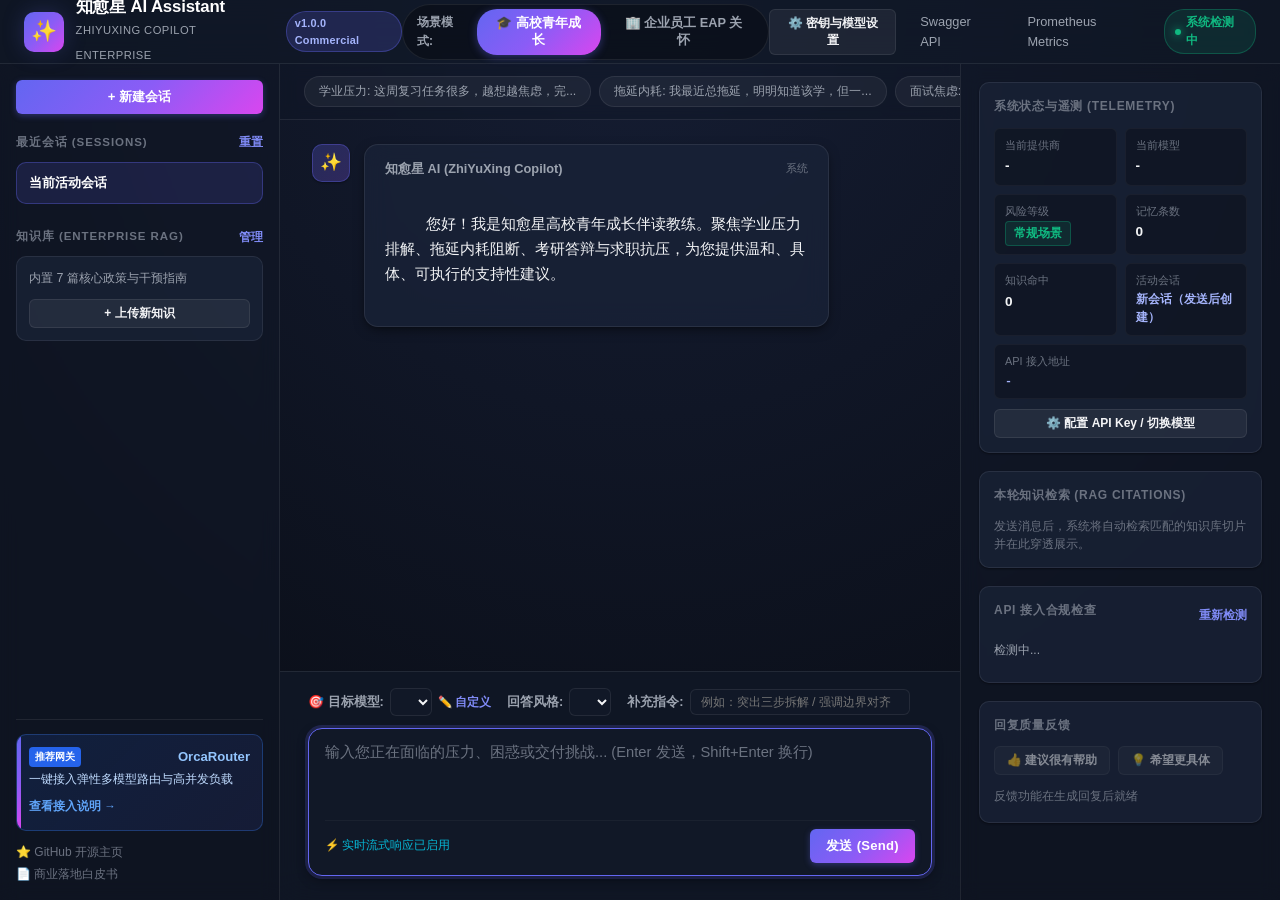
==== static/index.html @ 5720b9ce "feat(ui): overhaul to commercial high-end SaaS aesthetic and add dynamic custom model target routing" ====
<!DOCTYPE html>
<html lang="zh-CN">
  <head>
    <meta charset="UTF-8" />
    <meta name="viewport" content="width=device-width, initial-scale=1.0" />
    <title>知愈星 AI Assistant (ZhiYuXing Copilot) · 企业级多场景心身关怀与行动赋能平台</title>
    <link rel="stylesheet" href="/static/style.css" />
  </head>
  <body>
    <div class="app-shell">
      <!-- Top Navigation Bar -->
      <header class="top-nav">
        <div class="nav-brand">
          <div class="brand-icon">✨</div>
          <div class="brand-text">
            <h1>知愈星 AI Assistant</h1>
            <span class="brand-sub">ZhiYuXing Copilot Enterprise</span>
          </div>
          <span class="badge badge-primary">v1.0.0 Commercial</span>
        </div>

        <div class="scenario-selector-bar">
          <span class="scenario-label">场景模式:</span>
          <div class="scenario-pills" id="scenario-pills">
            <button type="button" class="scenario-pill active" data-scenario="campus">
              🎓 高校青年成长
            </button>
            <button type="button" class="scenario-pill" data-scenario="enterprise">
              🏢 企业员工 EAP 关怀
            </button>
          </div>
        </div>

        <div class="nav-actions">
          <button id="open-settings-modal-btn" class="btn btn-secondary btn-sm" type="button">
            ⚙️ 密钥与模型设置
          </button>
          <a href="/docs" target="_blank" class="nav-link">Swagger API</a>
          <a href="/metrics" target="_blank" class="nav-link">Prometheus Metrics</a>
          <span id="runtime-badge" class="status-badge">系统检测中</span>
        </div>
      </header>

      <!-- Main Layout: 3 Columns -->
      <div class="workspace-grid">
        <!-- Column 1: Sidebar -->
        <aside class="sidebar-pane">
          <div class="sidebar-action">
            <button id="new-chat-btn" class="btn btn-primary btn-block" type="button">
              + 新建会话
            </button>
          </div>

          <div class="sidebar-section">
            <div class="section-title-row">
              <span class="sidebar-section-title">最近会话 (Sessions)</span>
              <button id="reset-session-button" class="text-btn" type="button" title="重置当前会话">重置</button>
            </div>
            <ul id="session-nav-list" class="session-nav-list">
              <li class="session-nav-item active" data-id="">
                <span class="session-title">当前活动会话</span>
              </li>
            </ul>
          </div>

          <div class="sidebar-section">
            <div class="section-title-row">
              <span class="sidebar-section-title">知识库 (Enterprise RAG)</span>
              <button id="open-knowledge-modal-btn" class="text-btn" type="button">管理</button>
            </div>
            <div class="sidebar-knowledge-summary">
              <span id="sidebar-doc-count">内置 7 篇核心政策与干预指南</span>
              <button id="quick-add-doc-btn" class="btn btn-secondary btn-sm" type="button">+ 上传新知识</button>
            </div>
          </div>

          <div class="sidebar-footer">
            <div class="partner-card">
              <div class="partner-header">
                <span class="partner-badge">推荐网关</span>
                <a href="https://www.orcarouter.ai/ref/ref_f60521be8c405c4c116f" target="_blank" class="partner-name">OrcaRouter</a>
              </div>
              <p class="partner-desc">一键接入弹性多模型路由与高并发负载</p>
              <a href="/project-docs/orcarouter.md" target="_blank" class="partner-link">查看接入说明 →</a>
            </div>

            <div class="repo-links">
              <a href="https://github.com/1420079678-ctrl/zhiyuxing-ai-assistant" target="_blank" class="repo-link">
                ⭐ GitHub 开源主页
              </a>
              <a href="/project-docs/commercialization.md" target="_blank" class="repo-link">
                📄 商业落地白皮书
              </a>
            </div>
          </div>
        </aside>

        <!-- Column 2: Chat Main Workspace -->
        <main class="chat-workspace">
          <!-- Suggestion Prompts Banner -->
          <div class="prompt-chips-container" id="prompt-chips-container">
            <!-- Dynamic suggestion chips injected by JS based on active scenario -->
          </div>

          <!-- Chat Timeline (Message Bubbles) -->
          <div class="chat-timeline" id="chat-timeline">
            <div class="chat-bubble assistant-bubble intro-bubble">
              <div class="bubble-avatar">✨</div>
              <div class="bubble-content">
                <div class="bubble-header">
                  <strong>知愈星 AI (ZhiYuXing Copilot)</strong>
                  <span class="bubble-time">系统</span>
                </div>
                <div class="bubble-body" id="intro-body">
                  您好！我是知愈星 AI 心身关怀与行动赋能智能体。无论是学业压力排解、拖延内耗阻断，还是职场倦怠修复与任务切片破冰，我都可以为您提供兼具共情与可执行微步的支持。
                </div>
              </div>
            </div>
          </div>

          <!-- Chat Input Controls -->
          <div class="chat-input-deck">
            <!-- Hidden backward-compatible response fields -->
            <div style="display:none;">
              <span id="status-badge">等待输入</span>
              <span id="response-mode">等待对话</span>
              <p id="response-text"></p>
              <p id="response-meta"></p>
              <ul id="history-list"></ul>
            </div>

            <!-- Configuration Selector Strip -->
            <div class="config-strip">
              <div class="config-item">
                <label for="model_target">🎯 目标模型:</label>
                <select id="model_target" name="model_target"></select>
                <input
                  id="custom_model_target"
                  name="custom_model_target"
                  type="text"
                  placeholder="输入自定义模型ID (如 llama-3-70b)"
                  style="display:none; width: 180px;"
                />
                <button type="button" id="toggle-custom-target-btn" class="text-btn" title="切换自定义模型ID输入">✏️ 自定义</button>
                <span id="model-helper" class="helper-bubble"></span>
              </div>

              <div class="config-item">
                <label for="response_style">回答风格:</label>
                <select id="response_style" name="response_style"></select>
                <span id="style-helper" class="helper-bubble"></span>
              </div>

              <div class="config-item hint-toggle-item">
                <label for="system_hint">补充指令:</label>
                <input
                  id="system_hint"
                  name="system_hint"
                  type="text"
                  placeholder="例如：突出三步拆解 / 强调边界对齐"
                />
              </div>
            </div>

            <!-- Input Box -->
            <form id="chat-form" class="input-form">
              <div class="textarea-wrapper">
                <textarea
                  id="message"
                  name="message"
                  rows="3"
                  placeholder="输入您正在面临的压力、困惑或交付挑战... (Enter 发送，Shift+Enter 换行)"
                  required
                ></textarea>
                <div class="form-actions">
                  <div class="stream-toggle-badge">⚡ 实时流式响应已启用</div>
                  <button id="submit-button" class="btn btn-primary submit-btn" type="submit">
                    发送 (Send)
                  </button>
                </div>
              </div>
            </form>
          </div>
        </main>

        <!-- Column 3: Live Observability & RAG Inspector -->
        <aside class="inspector-pane">
          <div class="inspector-section">
            <h3 class="inspector-title">系统状态与遥测 (Telemetry)</h3>
            <div class="metrics-grid">
              <div class="metric-cell">
                <span class="metric-label">当前提供商</span>
                <strong id="provider-name" class="metric-val">-</strong>
              </div>
              <div class="metric-cell">
                <span class="metric-label">当前模型</span>
                <strong id="model-name" class="metric-val">-</strong>
              </div>
              <div class="metric-cell">
                <span class="metric-label">风险等级</span>
                <strong id="risk-level" class="risk-indicator risk-indicator-low">常规场景</strong>
              </div>
              <div class="metric-cell">
                <span class="metric-label">记忆条数</span>
                <strong id="memory-count" class="metric-val">0</strong>
              </div>
              <div class="metric-cell">
                <span class="metric-label">知识命中</span>
                <strong id="knowledge-count" class="metric-val">0</strong>
              </div>
              <div class="metric-cell">
                <span class="metric-label">活动会话</span>
                <strong id="session-id" class="metric-val metric-val-mono">新会话</strong>
              </div>
              <div class="metric-cell metric-cell-full">
                <span class="metric-label">API 接入地址</span>
                <strong id="base-url" class="metric-val metric-val-mono">-</strong>
              </div>
            </div>
            <button id="inspector-settings-btn" class="btn btn-secondary btn-sm btn-block" type="button" style="margin-top: 10px;">
              ⚙️ 配置 API Key / 切换模型
            </button>
          </div>

          <!-- RAG Hits Panel -->
          <div class="inspector-section">
            <h3 class="inspector-title">本轮知识检索 (RAG Citations)</h3>
            <ul id="knowledge-list" class="knowledge-cards-list">
              <li class="empty-hint">发送消息后，系统将自动检索匹配的知识库切片并在此穿透展示。</li>
            </ul>
          </div>

          <!-- Compatibility & Security Check -->
          <div class="inspector-section">
            <div class="section-title-row">
              <h3 class="inspector-title">API 接入合规检查</h3>
              <button id="compatibility-button" class="text-btn" type="button">重新检测</button>
            </div>
            <p id="compatibility-summary" class="compatibility-summary">检测中...</p>
            <ul id="compatibility-list" class="compatibility-checks-list"></ul>
          </div>

          <!-- Quick Actions & Feedback -->
          <div class="inspector-section">
            <h3 class="inspector-title">回复质量反馈</h3>
            <div class="feedback-actions">
              <button id="feedback-helpful" class="btn btn-secondary btn-sm" type="button" disabled>👍 建议很有帮助</button>
              <button id="feedback-needs-more" class="btn btn-secondary btn-sm" type="button" disabled>💡 希望更具体</button>
            </div>
            <span id="feedback-status" class="feedback-status">反馈功能在生成回复后就绪</span>
          </div>
        </aside>
      </div>

      <!-- Knowledge Base Modal -->
      <div id="knowledge-modal" class="modal-overlay" style="display:none;">
        <div class="modal-dialog">
          <div class="modal-header">
            <h3>企业知识库与干预政策管理</h3>
            <button id="close-knowledge-modal-btn" class="modal-close-btn">&times;</button>
          </div>
          <div class="modal-body">
            <div class="modal-split">
              <!-- Left: Document List -->
              <div class="doc-list-col">
                <h4>已挂载文档列表</h4>
                <ul id="modal-doc-list" class="doc-table-list"></ul>
              </div>

              <!-- Right: Upload Form -->
              <div class="doc-upload-col">
                <h4>上传自定义政策 / SOP / 指南</h4>
                <form id="upload-doc-form">
                  <div class="form-group">
                    <label for="doc-title-input">文档标题:</label>
                    <input type="text" id="doc-title-input" placeholder="例如：某企业 EAP 心理关怀指引" required />
                  </div>
                  <div class="form-group">
                    <label for="doc-id-input">文档唯一标识 (可选):</label>
                    <input type="text" id="doc-id-input" placeholder="例如：company-eap-guide" />
                  </div>
                  <div class="form-group">
                    <label for="doc-content-input">Markdown 内容 (至少 20 字符):</label>
                    <textarea id="doc-content-input" rows="8" placeholder="粘贴 Markdown 文本，系统将自动进行分词索引并参与 RAG 检索..." required></textarea>
                  </div>
                  <button type="submit" class="btn btn-primary">写入知识库并立即生效</button>
                  <span id="upload-doc-status" class="status-msg"></span>
                </form>
              </div>
            </div>
          </div>
        </div>
      </div>

      <!-- Model & API Key Settings Modal -->
      <div id="settings-modal" class="modal-overlay" style="display:none;">
        <div class="modal-dialog settings-modal-dialog">
          <div class="modal-header">
            <h3>⚙️ 模型与 API Key 配置管理</h3>
            <button id="close-settings-modal-btn" class="modal-close-btn">&times;</button>
          </div>
          <div class="modal-body">
            <!-- Preset Quick Select Buttons -->
            <div class="preset-buttons-container">
              <div class="preset-header-row">
                <span class="preset-label">一键选择推荐提供商与预设 (点击自动填入):</span>
                <span class="preset-subhint">支持任何 OpenAI API 格式兼容的服务商</span>
              </div>
              <div class="preset-pills">
                <button type="button" class="preset-pill preset-pill-featured" data-preset="orcarouter">🌐 OrcaRouter (推荐企业网关)</button>
                <button type="button" class="preset-pill" data-preset="deepseek-chat">⚡ DeepSeek V3</button>
                <button type="button" class="preset-pill" data-preset="deepseek-r1">🧠 DeepSeek R1</button>
                <button type="button" class="preset-pill" data-preset="openai">🤖 OpenAI GPT-4o</button>
                <button type="button" class="preset-pill" data-preset="qwen">☁️ 通义千问 Qwen</button>
                <button type="button" class="preset-pill" data-preset="moonshot">🌙 月之暗面 Kimi</button>
                <button type="button" class="preset-pill" data-preset="zhipu">✨ 智谱 GLM-4</button>
                <button type="button" class="preset-pill" data-preset="siliconflow">🌊 硅基流动</button>
                <button type="button" class="preset-pill" data-preset="groq">⚡ Groq 高速</button>
                <button type="button" class="preset-pill" data-preset="ollama">🦙 Ollama 本地私有化</button>
                <button type="button" class="preset-pill preset-pill-custom" data-preset="custom">🛠️ 自定义第三方网关 (Custom)</button>
              </div>
            </div>

            <form id="model-settings-form" class="settings-form">
              <div class="form-row-2">
                <div class="form-group">
                  <label for="settings-provider-input">服务提供商 (Provider):</label>
                  <input type="text" id="settings-provider-input" placeholder="例如：DeepSeek / OpenAI / OrcaRouter" required />
                </div>
                <div class="form-group">
                  <label for="settings-modelname-input">模型标识 (Model Name):</label>
                  <input type="text" id="settings-modelname-input" placeholder="例如：deepseek-chat / gpt-4o-mini" required />
                </div>
              </div>

              <div class="form-group">
                <label for="settings-baseurl-input">API Base URL (OpenAI 兼容地址):</label>
                <input type="url" id="settings-baseurl-input" placeholder="https://api.deepseek.com" required />
              </div>

              <div class="form-group">
                <label for="settings-key-input">API Key (私钥安全保护):</label>
                <div class="input-with-action">
                  <input type="password" id="settings-key-input" placeholder="sk-xxxxxxxxxxxxxxxxxxxxxxxx" autocomplete="off" />
                  <button type="button" id="toggle-key-visibility-btn" class="btn btn-secondary btn-sm" title="显示或隐藏密钥">👁️ 显示</button>
                </div>
                <span class="field-hint">密钥保存后仅在本地服务器与接口调用时使用，绝不外泄。</span>
              </div>

              <div class="form-row-2">
                <div class="form-group">
                  <label for="settings-temperature-input">生成多样性 (Temperature 0.0 ~ 1.5):</label>
                  <input type="number" id="settings-temperature-input" step="0.1" min="0.0" max="1.5" value="0.7" />
                </div>
                <div class="form-group form-group-checkbox">
                  <label>
                    <input type="checkbox" id="settings-demo-mode-checkbox" />
                    强制进入本地免 Key 演示模式
                  </label>
                </div>
              </div>

              <div class="settings-modal-actions">
                <button type="button" id="settings-probe-btn" class="btn btn-secondary">
                  🧪 一键连通性测试 (Probe)
                </button>
                <button type="button" id="settings-reset-demo-btn" class="text-btn" style="color:var(--text-muted);">
                  重置为本地演示
                </button>
                <button type="submit" id="settings-save-btn" class="btn btn-primary" style="margin-left: auto;">
                  💾 保存并应用生效
                </button>
              </div>

              <div id="settings-status-banner" class="settings-status-banner" style="display:none;"></div>
            </form>
          </div>
        </div>
      </div>
    </div>

    <script src="/static/app.js"></script>
  </body>
</html>
---- static/style.css ----
/* ===================================================================
   ZhiYuXing Copilot Enterprise · Design System & Modern Commercial CSS
   Theme: High-End Dark-Slate Glassmorphism & Modern Silicon Valley SaaS
   =================================================================== */

:root {
  /* Color Palette - Modern Deep Indigo & Slate */
  --bg-app: #0b0f19;
  --bg-surface: #111827;
  --bg-panel: #161f33;
  --bg-card: rgba(26, 36, 58, 0.7);
  --bg-card-hover: rgba(36, 50, 80, 0.8);
  --bg-input: #0e1526;
  --bg-active: rgba(99, 102, 241, 0.15);

  --text-main: #f3f4f6;
  --text-muted: #9ca3af;
  --text-light: #6b7280;
  --text-inverse: #0b0f19;

  --border: rgba(255, 255, 255, 0.08);
  --border-subtle: rgba(255, 255, 255, 0.04);
  --border-focus: #6366f1;
  --border-hover: rgba(255, 255, 255, 0.18);

  /* Brand Accents */
  --primary: #6366f1;
  --primary-hover: #4f46e5;
  --primary-gradient: linear-gradient(135deg, #6366f1 0%, #8b5cf6 50%, #d946ef 100%);
  --primary-subtle: rgba(99, 102, 241, 0.12);
  --primary-border: rgba(99, 102, 241, 0.35);

  --accent-teal: #14b8a6;
  --accent-cyan: #06b6d4;
  --accent-amber: #f59e0b;
  --accent-rose: #f43f5e;

  /* Risk/Safety Levels */
  --risk-low: #10b981;
  --risk-low-bg: rgba(16, 185, 129, 0.12);
  --risk-med: #f59e0b;
  --risk-med-bg: rgba(245, 158, 11, 0.12);
  --risk-high: #ef4444;
  --risk-high-bg: rgba(239, 68, 68, 0.15);

  /* Elevations & Shadows */
  --shadow-sm: 0 1px 2px 0 rgba(0, 0, 0, 0.4);
  --shadow-md: 0 4px 12px -2px rgba(0, 0, 0, 0.5), 0 2px 4px -2px rgba(0, 0, 0, 0.3);
  --shadow-lg: 0 16px 32px -8px rgba(0, 0, 0, 0.6), 0 4px 8px -2px rgba(0, 0, 0, 0.4);
  --shadow-glow: 0 0 24px -4px rgba(99, 102, 241, 0.35);

  /* Typography */
  --font-family: -apple-system, BlinkMacSystemFont, "Segoe UI", Roboto, "PingFang SC", "Hiragino Sans GB", "Microsoft YaHei", sans-serif;
  --font-mono: ui-monospace, SFMono-Regular, Menlo, Monaco, Consolas, "Liberation Mono", "Courier New", monospace;
  --radius-sm: 6px;
  --radius-md: 10px;
  --radius-lg: 14px;
  --radius-xl: 18px;
}

/* Reset & Global */
*, *::before, *::after {
  box-sizing: border-box;
  margin: 0;
  padding: 0;
}

body {
  font-family: var(--font-family);
  background-color: var(--bg-app);
  color: var(--text-main);
  line-height: 1.55;
  height: 100vh;
  overflow: hidden;
  -webkit-font-smoothing: antialiased;
  -moz-osx-font-smoothing: grayscale;
}

/* Scrollbar Customization */
::-webkit-scrollbar {
  width: 6px;
  height: 6px;
}
::-webkit-scrollbar-track {
  background: transparent;
}
::-webkit-scrollbar-thumb {
  background: rgba(255, 255, 255, 0.12);
  border-radius: 4px;
}
::-webkit-scrollbar-thumb:hover {
  background: rgba(255, 255, 255, 0.25);
}

.app-shell {
  display: flex;
  flex-direction: column;
  height: 100vh;
  background: radial-gradient(circle at 50% 0%, #151d33 0%, var(--bg-app) 75%);
}

/* ===================================================================
   1. Modern Navigation Header
   =================================================================== */
.top-nav {
  height: 64px;
  background: rgba(17, 24, 39, 0.75);
  backdrop-filter: blur(16px);
  -webkit-backdrop-filter: blur(16px);
  border-bottom: 1px solid var(--border);
  display: flex;
  align-items: center;
  justify-content: space-between;
  padding: 0 24px;
  flex-shrink: 0;
  z-index: 20;
}

.nav-brand {
  display: flex;
  align-items: center;
  gap: 12px;
}

.brand-icon {
  font-size: 1.3rem;
  background: var(--primary-gradient);
  width: 40px;
  height: 40px;
  display: flex;
  align-items: center;
  justify-content: center;
  border-radius: var(--radius-md);
  box-shadow: var(--shadow-glow);
  color: #ffffff;
}

.brand-text h1 {
  font-size: 1.05rem;
  font-weight: 700;
  color: #ffffff;
  letter-spacing: -0.01em;
  line-height: 1.2;
}

.brand-sub {
  font-size: 0.7rem;
  color: var(--text-muted);
  font-weight: 500;
  letter-spacing: 0.04em;
  text-transform: uppercase;
}

.badge {
  font-size: 0.68rem;
  padding: 3px 8px;
  border-radius: 20px;
  font-weight: 600;
  display: inline-flex;
  align-items: center;
  letter-spacing: 0.02em;
}

.badge-primary {
  background: rgba(99, 102, 241, 0.2);
  color: #a5b4fc;
  border: 1px solid rgba(99, 102, 241, 0.35);
}

/* Scenario Pills Switcher */
.scenario-selector-bar {
  display: flex;
  align-items: center;
  gap: 8px;
  background: rgba(0, 0, 0, 0.3);
  padding: 4px 6px;
  border-radius: 30px;
  border: 1px solid var(--border);
}

.scenario-label {
  font-size: 0.75rem;
  font-weight: 600;
  color: var(--text-muted);
  margin-left: 8px;
}

.scenario-pills {
  display: flex;
  gap: 4px;
}

.scenario-pill {
  border: none;
  background: transparent;
  padding: 6px 14px;
  border-radius: 20px;
  font-size: 0.8rem;
  font-weight: 600;
  color: var(--text-muted);
  cursor: pointer;
  transition: all 0.2s cubic-bezier(0.4, 0, 0.2, 1);
}

.scenario-pill:hover {
  color: #ffffff;
}

.scenario-pill.active {
  background: var(--primary-gradient);
  color: #ffffff;
  box-shadow: 0 2px 8px rgba(99, 102, 241, 0.4);
}

/* Nav Actions Right */
.nav-actions {
  display: flex;
  align-items: center;
  gap: 14px;
}

.nav-link {
  font-size: 0.8rem;
  color: var(--text-muted);
  text-decoration: none;
  font-weight: 500;
  padding: 6px 10px;
  border-radius: var(--radius-sm);
  transition: all 0.15s ease;
}

.nav-link:hover {
  color: #ffffff;
  background: rgba(255, 255, 255, 0.06);
}

.status-badge {
  font-size: 0.72rem;
  padding: 4px 10px;
  border-radius: 20px;
  background: var(--risk-low-bg);
  color: var(--risk-low);
  font-weight: 600;
  border: 1px solid rgba(16, 185, 129, 0.3);
  display: inline-flex;
  align-items: center;
  gap: 5px;
}

.status-badge::before {
  content: "";
  width: 6px;
  height: 6px;
  border-radius: 50%;
  background: var(--risk-low);
  box-shadow: 0 0 8px var(--risk-low);
}

/* ===================================================================
   2. Workspace Grid Layout (3 Columns)
   =================================================================== */
.workspace-grid {
  display: flex;
  flex: 1;
  overflow: hidden;
  position: relative;
}

/* ----------------- Left Sidebar ----------------- */
.sidebar-pane {
  width: 280px;
  background: rgba(17, 24, 39, 0.6);
  border-right: 1px solid var(--border);
  display: flex;
  flex-direction: column;
  flex-shrink: 0;
  padding: 16px;
  overflow-y: auto;
  backdrop-filter: blur(10px);
}

.sidebar-action {
  margin-bottom: 20px;
}

.sidebar-section {
  margin-bottom: 24px;
}

.section-title-row {
  display: flex;
  justify-content: space-between;
  align-items: center;
  margin-bottom: 10px;
}

.sidebar-section-title {
  font-size: 0.72rem;
  font-weight: 700;
  text-transform: uppercase;
  letter-spacing: 0.08em;
  color: var(--text-light);
}

.text-btn {
  background: none;
  border: none;
  font-size: 0.72rem;
  color: #818cf8;
  cursor: pointer;
  padding: 0;
  font-weight: 600;
  transition: color 0.15s ease;
}

.text-btn:hover {
  color: #a5b4fc;
  text-decoration: underline;
}

/* Session Navigation */
.session-nav-list {
  list-style: none;
  display: flex;
  flex-direction: column;
  gap: 4px;
}

.session-nav-item {
  padding: 10px 12px;
  border-radius: var(--radius-md);
  font-size: 0.83rem;
  color: var(--text-muted);
  cursor: pointer;
  display: flex;
  align-items: center;
  justify-content: space-between;
  border: 1px solid transparent;
  transition: all 0.15s ease;
}

.session-nav-item:hover {
  background: rgba(255, 255, 255, 0.05);
  color: var(--text-main);
  border-color: var(--border-subtle);
}

.session-nav-item.active {
  background: var(--bg-active);
  color: #ffffff;
  font-weight: 600;
  border-color: var(--primary-border);
}

.session-nav-item .session-title {
  white-space: nowrap;
  overflow: hidden;
  text-overflow: ellipsis;
  max-width: 190px;
}

.session-nav-item .session-del-btn {
  opacity: 0;
  border: none;
  background: transparent;
  color: var(--text-light);
  cursor: pointer;
  font-size: 0.95rem;
  padding: 0 4px;
  transition: opacity 0.15s ease, color 0.15s ease;
}

.session-nav-item:hover .session-del-btn {
  opacity: 1;
}

.session-nav-item .session-del-btn:hover {
  color: var(--risk-high);
}

.sidebar-knowledge-summary {
  background: var(--bg-card);
  border: 1px solid var(--border);
  border-radius: var(--radius-md);
  padding: 12px;
  font-size: 0.78rem;
  color: var(--text-muted);
  display: flex;
  flex-direction: column;
  gap: 10px;
}

/* Sidebar Footer (Promotion & Links) */
.sidebar-footer {
  margin-top: auto;
  display: flex;
  flex-direction: column;
  gap: 12px;
  padding-top: 14px;
  border-top: 1px solid var(--border);
}

.partner-card {
  background: linear-gradient(135deg, rgba(37, 99, 235, 0.15) 0%, rgba(99, 102, 241, 0.1) 100%);
  border: 1px solid rgba(59, 130, 246, 0.3);
  border-radius: var(--radius-md);
  padding: 12px;
  position: relative;
  overflow: hidden;
}

.partner-card::before {
  content: "";
  position: absolute;
  top: 0;
  left: 0;
  width: 4px;
  height: 100%;
  background: var(--primary-gradient);
}

.partner-header {
  display: flex;
  align-items: center;
  justify-content: space-between;
  margin-bottom: 4px;
}

.partner-badge {
  font-size: 0.65rem;
  font-weight: 700;
  background: #2563eb;
  color: #ffffff;
  padding: 2px 6px;
  border-radius: 4px;
}

.partner-name {
  font-size: 0.82rem;
  font-weight: 700;
  color: #93c5fd;
  text-decoration: none;
}

.partner-desc {
  font-size: 0.72rem;
  color: #bfdbfe;
  margin-bottom: 6px;
  line-height: 1.4;
}

.partner-link {
  font-size: 0.72rem;
  color: #60a5fa;
  font-weight: 600;
  text-decoration: none;
}

.partner-link:hover {
  text-decoration: underline;
}

.repo-links {
  display: flex;
  flex-direction: column;
  gap: 4px;
}

.repo-link {
  font-size: 0.75rem;
  color: var(--text-light);
  text-decoration: none;
  font-weight: 500;
  transition: color 0.15s ease;
}

.repo-link:hover {
  color: var(--text-main);
}

/* ===================================================================
   3. Center Chat Workspace
   =================================================================== */
.chat-workspace {
  flex: 1;
  display: flex;
  flex-direction: column;
  background: transparent;
  overflow: hidden;
  position: relative;
}

/* Suggestion Chips Bar */
.prompt-chips-container {
  padding: 12px 24px;
  border-bottom: 1px solid var(--border);
  display: flex;
  gap: 8px;
  overflow-x: auto;
  background: rgba(17, 24, 39, 0.4);
  backdrop-filter: blur(8px);
}

.prompt-chip {
  background: rgba(255, 255, 255, 0.05);
  border: 1px solid var(--border);
  padding: 6px 14px;
  border-radius: 20px;
  font-size: 0.78rem;
  color: var(--text-muted);
  cursor: pointer;
  white-space: nowrap;
  transition: all 0.2s cubic-bezier(0.4, 0, 0.2, 1);
}

.prompt-chip:hover {
  border-color: var(--primary-border);
  color: #ffffff;
  background: var(--bg-active);
  transform: translateY(-1px);
}

/* Chat Timeline */
.chat-timeline {
  flex: 1;
  overflow-y: auto;
  padding: 24px 32px;
  display: flex;
  flex-direction: column;
  gap: 22px;
}

.chat-bubble {
  display: flex;
  gap: 14px;
  max-width: 84%;
  animation: fadeIn 0.25s ease-out;
}

@keyframes fadeIn {
  from { opacity: 0; transform: translateY(6px); }
  to { opacity: 1; transform: translateY(0); }
}

.bubble-avatar {
  width: 38px;
  height: 38px;
  border-radius: var(--radius-md);
  background: var(--bg-surface);
  display: flex;
  align-items: center;
  justify-content: center;
  font-size: 1.1rem;
  flex-shrink: 0;
  border: 1px solid var(--border);
  box-shadow: var(--shadow-sm);
}

.assistant-bubble .bubble-avatar {
  background: linear-gradient(135deg, rgba(99, 102, 241, 0.25) 0%, rgba(139, 92, 246, 0.25) 100%);
  border-color: var(--primary-border);
  color: #a5b4fc;
}

.user-bubble {
  align-self: flex-end;
  flex-direction: row-reverse;
}

.user-bubble .bubble-avatar {
  background: linear-gradient(135deg, #4f46e5 0%, #6366f1 100%);
  border-color: #6366f1;
  color: #ffffff;
}

.bubble-content {
  background: var(--bg-card);
  border: 1px solid var(--border);
  border-radius: var(--radius-lg);
  padding: 14px 20px;
  box-shadow: var(--shadow-md);
  backdrop-filter: blur(12px);
  position: relative;
}

.user-bubble .bubble-content {
  background: linear-gradient(135deg, #4338ca 0%, #4f46e5 100%);
  color: #ffffff;
  border-color: rgba(99, 102, 241, 0.4);
  box-shadow: 0 4px 16px rgba(79, 70, 229, 0.25);
}

.bubble-header {
  display: flex;
  align-items: center;
  justify-content: space-between;
  margin-bottom: 8px;
}

.bubble-header strong {
  font-size: 0.8rem;
  color: var(--text-muted);
}

.user-bubble .bubble-header strong {
  color: rgba(255, 255, 255, 0.85);
}

.bubble-time {
  font-size: 0.7rem;
  color: var(--text-light);
  margin-left: 8px;
}

.user-bubble .bubble-time {
  color: rgba(255, 255, 255, 0.65);
}

.bubble-body {
  font-size: 0.92rem;
  line-height: 1.7;
  white-space: pre-wrap;
  word-break: break-word;
}

.bubble-body p {
  margin-bottom: 8px;
}
.bubble-body p:last-child {
  margin-bottom: 0;
}

.bubble-body ol, .bubble-body ul {
  margin: 8px 0 8px 22px;
}

.bubble-body li {
  margin-bottom: 5px;
}

.bubble-body pre {
  background: #090d16;
  border: 1px solid var(--border);
  border-radius: var(--radius-sm);
  padding: 12px;
  margin: 10px 0;
  overflow-x: auto;
  font-family: var(--font-mono);
  font-size: 0.82rem;
}

.bubble-body code {
  font-family: var(--font-mono);
  font-size: 0.82rem;
  background: rgba(0, 0, 0, 0.3);
  padding: 2px 6px;
  border-radius: 4px;
  color: #a5b4fc;
}

.bubble-meta-footer {
  margin-top: 12px;
  padding-top: 10px;
  border-top: 1px solid var(--border-subtle);
  font-size: 0.73rem;
  color: var(--text-light);
  display: flex;
  justify-content: space-between;
  align-items: center;
}

.cursor-blink {
  display: inline-block;
  width: 7px;
  height: 15px;
  background-color: #818cf8;
  margin-left: 4px;
  vertical-align: middle;
  animation: blink 0.8s step-end infinite;
}

@keyframes blink {
  50% { opacity: 0; }
}

/* ===================================================================
   4. Chat Input Deck (Floating Modern Card)
   =================================================================== */
.chat-input-deck {
  padding: 16px 28px 24px;
  background: rgba(17, 24, 39, 0.8);
  border-top: 1px solid var(--border);
  backdrop-filter: blur(16px);
}

.config-strip {
  display: flex;
  align-items: center;
  gap: 16px;
  margin-bottom: 12px;
  font-size: 0.8rem;
  flex-wrap: wrap;
}

.config-item {
  display: flex;
  align-items: center;
  gap: 6px;
}

.config-item label {
  font-weight: 600;
  color: var(--text-muted);
}

.config-item select,
.config-item input {
  padding: 5px 10px;
  border: 1px solid var(--border);
  border-radius: var(--radius-sm);
  font-size: 0.78rem;
  background: var(--bg-surface);
  color: var(--text-main);
  outline: none;
  transition: border-color 0.15s ease;
}

.config-item select:focus,
.config-item input:focus {
  border-color: var(--border-focus);
}

.hint-toggle-item input {
  width: 220px;
}

.helper-bubble {
  display: none;
}

.textarea-wrapper {
  display: flex;
  flex-direction: column;
  border: 1px solid var(--border);
  border-radius: var(--radius-lg);
  padding: 12px 16px;
  background: var(--bg-surface);
  box-shadow: var(--shadow-md);
  transition: all 0.2s ease;
}

.textarea-wrapper:focus-within {
  border-color: var(--border-focus);
  box-shadow: 0 0 0 3px rgba(99, 102, 241, 0.2), var(--shadow-md);
}

.textarea-wrapper textarea {
  border: none;
  outline: none;
  resize: none;
  font-size: 0.92rem;
  font-family: inherit;
  color: var(--text-main);
  background: transparent;
  line-height: 1.6;
  min-height: 54px;
}

.textarea-wrapper textarea::placeholder {
  color: var(--text-light);
}

.form-actions {
  display: flex;
  justify-content: space-between;
  align-items: center;
  margin-top: 8px;
  padding-top: 8px;
  border-top: 1px solid var(--border-subtle);
}

.stream-toggle-badge {
  font-size: 0.72rem;
  color: var(--accent-cyan);
  display: flex;
  align-items: center;
  gap: 4px;
  font-weight: 500;
}

.submit-btn {
  padding: 7px 18px;
  border-radius: var(--radius-sm);
  font-size: 0.82rem;
  letter-spacing: 0.02em;
}

/* ===================================================================
   5. Right Observability & RAG Inspector Pane
   =================================================================== */
.inspector-pane {
  width: 320px;
  background: rgba(17, 24, 39, 0.6);
  border-left: 1px solid var(--border);
  display: flex;
  flex-direction: column;
  flex-shrink: 0;
  padding: 18px;
  overflow-y: auto;
  gap: 18px;
  backdrop-filter: blur(10px);
}

.inspector-section {
  background: var(--bg-card);
  border: 1px solid var(--border);
  border-radius: var(--radius-md);
  padding: 14px;
  box-shadow: var(--shadow-sm);
}

.inspector-title {
  font-size: 0.75rem;
  font-weight: 700;
  text-transform: uppercase;
  letter-spacing: 0.06em;
  color: var(--text-light);
  margin-bottom: 12px;
}

.metrics-grid {
  display: grid;
  grid-template-columns: 1fr 1fr;
  gap: 8px;
}

.metric-cell {
  background: rgba(0, 0, 0, 0.25);
  border: 1px solid var(--border-subtle);
  border-radius: var(--radius-sm);
  padding: 8px 10px;
  display: flex;
  flex-direction: column;
}

.metric-cell-full {
  grid-column: span 2;
}

.metric-label {
  font-size: 0.68rem;
  color: var(--text-light);
  margin-bottom: 2px;
}

.metric-val {
  font-size: 0.85rem;
  font-weight: 600;
  color: var(--text-main);
  word-break: break-all;
}

.metric-val-mono {
  font-family: var(--font-mono);
  font-size: 0.73rem;
  color: #a5b4fc;
}

.risk-indicator {
  font-size: 0.75rem;
  font-weight: 700;
  padding: 2px 8px;
  border-radius: 4px;
  width: fit-content;
}

.risk-indicator-low {
  background: var(--risk-low-bg);
  color: var(--risk-low);
  border: 1px solid rgba(16, 185, 129, 0.3);
}

.risk-indicator-medium {
  background: var(--risk-med-bg);
  color: var(--risk-med);
  border: 1px solid rgba(245, 158, 11, 0.3);
}

.risk-indicator-high {
  background: var(--risk-high-bg);
  color: var(--risk-high);
  border: 1px solid rgba(239, 68, 68, 0.3);
}

/* Knowledge RAG Citations */
.knowledge-cards-list,
.compatibility-checks-list {
  list-style: none;
  display: flex;
  flex-direction: column;
  gap: 8px;
}

.knowledge-card {
  background: rgba(0, 0, 0, 0.25);
  border: 1px solid var(--border);
  border-radius: var(--radius-sm);
  padding: 10px;
  font-size: 0.75rem;
  transition: border-color 0.15s ease;
}

.knowledge-card:hover {
  border-color: var(--primary-border);
}

.knowledge-card-header {
  display: flex;
  justify-content: space-between;
  font-weight: 600;
  color: #ffffff;
  margin-bottom: 4px;
}

.knowledge-card-score {
  color: var(--accent-teal);
  font-weight: 700;
  background: rgba(20, 184, 166, 0.15);
  padding: 1px 6px;
  border-radius: 4px;
}

.knowledge-card-excerpt {
  color: var(--text-muted);
  line-height: 1.45;
}

.empty-hint {
  font-size: 0.75rem;
  color: var(--text-light);
  line-height: 1.5;
}

.compatibility-summary {
  font-size: 0.75rem;
  color: var(--text-muted);
  margin-bottom: 8px;
}

.compat-item {
  font-size: 0.75rem;
  padding: 8px 10px;
  border-radius: var(--radius-sm);
  background: rgba(0, 0, 0, 0.25);
  border-left: 3px solid var(--border);
}

.compat-ok {
  border-left-color: var(--risk-low);
}

.compat-warn {
  border-left-color: var(--risk-med);
}

.feedback-actions {
  display: flex;
  gap: 8px;
  margin-bottom: 8px;
}

.feedback-status {
  font-size: 0.72rem;
  color: var(--text-light);
}

/* ===================================================================
   6. Buttons & Interactive Controls
   =================================================================== */
.btn {
  border: none;
  border-radius: var(--radius-sm);
  padding: 8px 16px;
  font-size: 0.82rem;
  font-weight: 600;
  cursor: pointer;
  transition: all 0.2s cubic-bezier(0.4, 0, 0.2, 1);
  display: inline-flex;
  align-items: center;
  justify-content: center;
  gap: 6px;
}

.btn-primary {
  background: var(--primary-gradient);
  color: #ffffff;
  box-shadow: 0 2px 6px rgba(99, 102, 241, 0.35);
}

.btn-primary:hover {
  filter: brightness(1.1);
  transform: translateY(-1px);
  box-shadow: 0 4px 12px rgba(99, 102, 241, 0.5);
}

.btn-primary:active {
  transform: translateY(0);
}

.btn-secondary {
  background: rgba(255, 255, 255, 0.06);
  color: var(--text-main);
  border: 1px solid var(--border);
}

.btn-secondary:hover {
  background: rgba(255, 255, 255, 0.12);
  border-color: var(--border-hover);
}

.btn-block {
  width: 100%;
}

.btn-sm {
  padding: 5px 12px;
  font-size: 0.75rem;
}

.btn:disabled {
  opacity: 0.5;
  cursor: not-allowed;
  transform: none !important;
}

/* ===================================================================
   7. Modals & Dialogs (Glassmorphism)
   =================================================================== */
.modal-overlay {
  position: fixed;
  inset: 0;
  background: rgba(3, 7, 18, 0.7);
  backdrop-filter: blur(8px);
  -webkit-backdrop-filter: blur(8px);
  display: flex;
  align-items: center;
  justify-content: center;
  z-index: 100;
  animation: fadeIn 0.2s ease-out;
}

.modal-dialog {
  background: var(--bg-surface);
  border: 1px solid var(--border);
  border-radius: var(--radius-xl);
  width: 860px;
  max-width: calc(100vw - 40px);
  max-height: calc(100vh - 80px);
  display: flex;
  flex-direction: column;
  box-shadow: var(--shadow-lg);
  overflow: hidden;
}

.settings-modal-dialog {
  width: 780px;
}

.modal-header {
  padding: 16px 24px;
  border-bottom: 1px solid var(--border);
  display: flex;
  align-items: center;
  justify-content: space-between;
  background: rgba(255, 255, 255, 0.02);
}

.modal-header h3 {
  font-size: 1rem;
  font-weight: 700;
  color: #ffffff;
}

.modal-close-btn {
  background: none;
  border: none;
  font-size: 1.4rem;
  color: var(--text-muted);
  cursor: pointer;
  line-height: 1;
  transition: color 0.15s ease;
}

.modal-close-btn:hover {
  color: #ffffff;
}

.modal-body {
  padding: 20px 24px;
  overflow-y: auto;
}

/* Modal Internal Layout */
.modal-split {
  display: grid;
  grid-template-columns: 1fr 1fr;
  gap: 24px;
}

.doc-list-col, .doc-upload-col {
  display: flex;
  flex-direction: column;
}

.doc-list-col h4, .doc-upload-col h4 {
  font-size: 0.85rem;
  font-weight: 700;
  color: var(--text-main);
  margin-bottom: 12px;
}

.doc-table-list {
  list-style: none;
  display: flex;
  flex-direction: column;
  gap: 8px;
  max-height: 380px;
  overflow-y: auto;
}

.doc-table-item {
  background: var(--bg-card);
  border: 1px solid var(--border);
  border-radius: var(--radius-sm);
  padding: 10px;
  display: flex;
  justify-content: space-between;
  align-items: center;
}

.doc-table-info {
  display: flex;
  flex-direction: column;
  gap: 2px;
}

.doc-table-title {
  font-size: 0.82rem;
  font-weight: 600;
  color: var(--text-main);
}

.doc-table-meta {
  font-size: 0.7rem;
  color: var(--text-light);
}

/* Form Styles inside Modals */
.form-group {
  margin-bottom: 14px;
}

.form-group label {
  display: block;
  font-size: 0.78rem;
  font-weight: 600;
  color: var(--text-muted);
  margin-bottom: 6px;
}

.form-group input,
.form-group textarea,
.form-group select {
  width: 100%;
  padding: 8px 12px;
  border: 1px solid var(--border);
  border-radius: var(--radius-sm);
  background: var(--bg-input);
  color: var(--text-main);
  font-size: 0.82rem;
  font-family: inherit;
  outline: none;
  transition: border-color 0.15s ease;
}

.form-group input:focus,
.form-group textarea:focus,
.form-group select:focus {
  border-color: var(--border-focus);
}

.form-row-2 {
  display: grid;
  grid-template-columns: 1fr 1fr;
  gap: 14px;
}

.input-with-action {
  display: flex;
  gap: 8px;
}

.input-with-action input {
  flex: 1;
}

.field-hint {
  font-size: 0.7rem;
  color: var(--text-light);
  margin-top: 4px;
  display: block;
}

.form-group-checkbox {
  display: flex;
  align-items: center;
  margin-top: 24px;
}

.form-group-checkbox label {
  display: flex;
  align-items: center;
  gap: 8px;
  cursor: pointer;
  font-size: 0.8rem;
  color: var(--text-main);
}

/* Preset Picker Pills in Settings */
.preset-buttons-container {
  margin-bottom: 18px;
  background: rgba(0, 0, 0, 0.25);
  border: 1px solid var(--border);
  padding: 12px 16px;
  border-radius: var(--radius-md);
}

.preset-header-row {
  display: flex;
  justify-content: space-between;
  align-items: center;
  margin-bottom: 10px;
  flex-wrap: wrap;
  gap: 6px;
}

.preset-label {
  font-size: 0.78rem;
  font-weight: 700;
  color: var(--text-muted);
}

.preset-subhint {
  font-size: 0.7rem;
  color: var(--text-light);
}

.preset-pills {
  display: flex;
  flex-wrap: wrap;
  gap: 8px;
}

.preset-pill {
  background: var(--bg-card);
  border: 1px solid var(--border);
  padding: 6px 12px;
  border-radius: var(--radius-sm);
  font-size: 0.75rem;
  font-weight: 600;
  color: var(--text-main);
  cursor: pointer;
  transition: all 0.15s ease;
}

.preset-pill:hover {
  border-color: var(--primary-border);
  color: #ffffff;
  background: var(--bg-active);
}

.preset-pill-featured {
  border-color: rgba(59, 130, 246, 0.4);
  background: rgba(37, 99, 235, 0.15);
  color: #93c5fd;
}

.preset-pill-custom {
  border-color: rgba(245, 158, 11, 0.4);
  background: rgba(245, 158, 11, 0.15);
  color: #fcd34d;
}

.settings-modal-actions {
  display: flex;
  align-items: center;
  gap: 12px;
  margin-top: 18px;
  padding-top: 16px;
  border-top: 1px solid var(--border);
}

.settings-status-banner {
  margin-top: 12px;
  padding: 10px 14px;
  border-radius: var(--radius-sm);
  font-size: 0.8rem;
  line-height: 1.4;
}

.settings-status-success {
  background: var(--risk-low-bg);
  color: #6ee7b7;
  border: 1px solid rgba(16, 185, 129, 0.35);
}

.settings-status-error {
  background: var(--risk-high-bg);
  color: #fca5a5;
  border: 1px solid rgba(239, 68, 68, 0.35);
}

/* ===================================================================
   8. Responsive Design
   =================================================================== */
@media (max-width: 1100px) {
  .inspector-pane {
    display: none;
  }
}

@media (max-width: 768px) {
  .sidebar-pane {
    display: none;
  }
  .scenario-selector-bar {
    display: none;
  }
  .top-nav {
    padding: 0 16px;
  }
  .chat-timeline {
    padding: 16px;
  }
  .chat-input-deck {
    padding: 12px 16px 18px;
  }
  .modal-split {
    grid-template-columns: 1fr;
  }
  .form-row-2 {
    grid-template-columns: 1fr;
  }
}
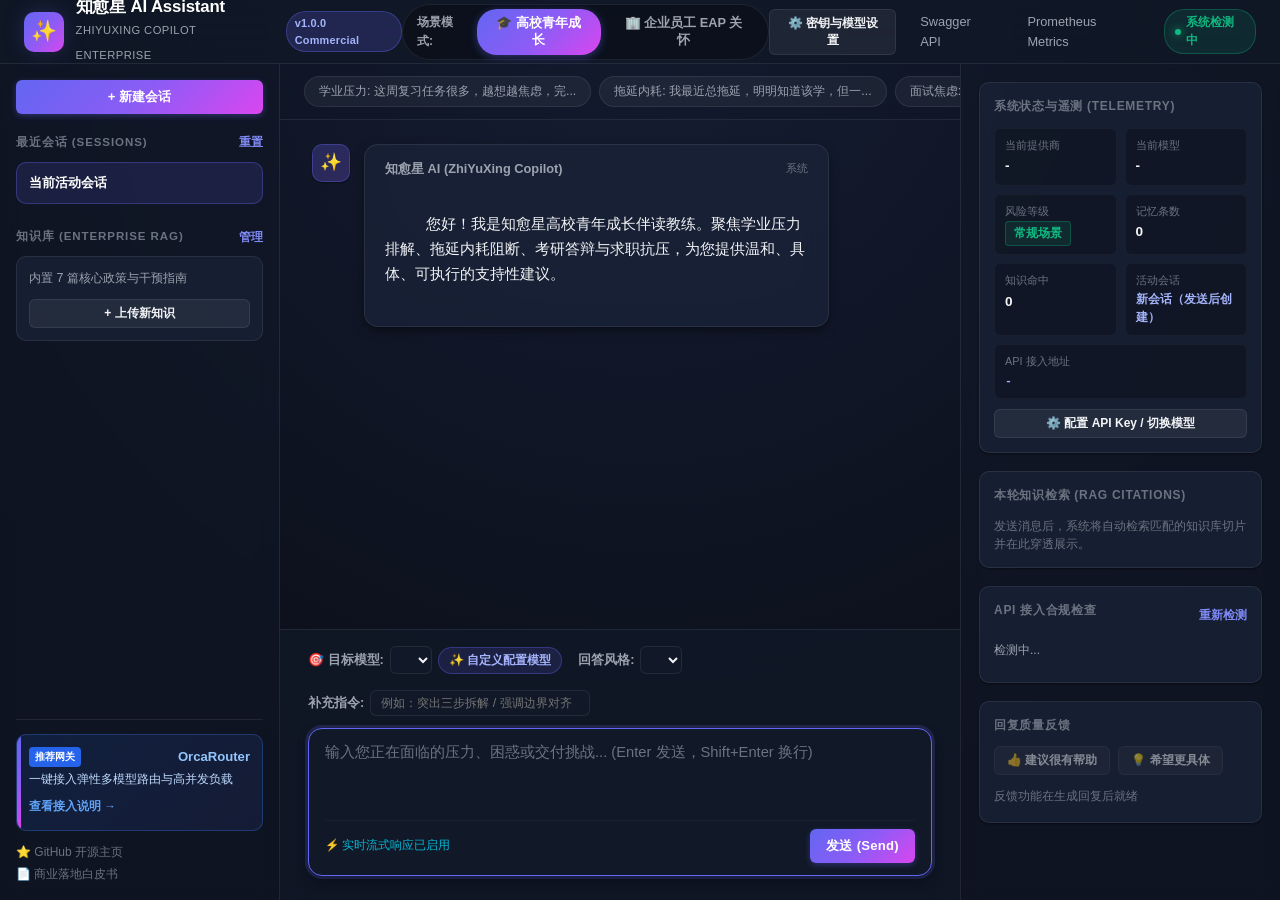
==== commit bbf00b71: "feat(chat): support direct custom target model with provider, base_url, api_key and quick fill prese" ====
--- a/static/index.html
+++ b/static/index.html
@@ -134,14 +134,9 @@
               <div class="config-item">
                 <label for="model_target">🎯 目标模型:</label>
                 <select id="model_target" name="model_target"></select>
-                <input
-                  id="custom_model_target"
-                  name="custom_model_target"
-                  type="text"
-                  placeholder="输入自定义模型ID (如 llama-3-70b)"
-                  style="display:none; width: 180px;"
-                />
-                <button type="button" id="toggle-custom-target-btn" class="text-btn" title="切换自定义模型ID输入">✏️ 自定义</button>
+                <button type="button" id="toggle-custom-target-btn" class="custom-target-pill-btn" title="自定义配置模型（供应商、Base URL、API Key、模型名）">
+                  ✨ 自定义配置模型
+                </button>
                 <span id="model-helper" class="helper-bubble"></span>
               </div>
 
@@ -159,6 +154,40 @@
                   type="text"
                   placeholder="例如：突出三步拆解 / 强调边界对齐"
                 />
+              </div>
+            </div>
+
+            <!-- Custom Model Quick Config Bar (Collapsible) -->
+            <div id="custom-model-bar" class="custom-model-bar" style="display:none;">
+              <div class="custom-bar-header">
+                <div class="custom-bar-title">
+                  <span class="custom-dot"></span>
+                  <strong>自定义模型直连 (按此配置发送本次请求)</strong>
+                </div>
+                <div class="custom-bar-actions">
+                  <button type="button" id="custom-fill-orcarouter" class="chip-mini">使用 OrcaRouter 网关</button>
+                  <button type="button" id="custom-fill-siliconflow" class="chip-mini">使用 硅基流动</button>
+                  <button type="button" id="custom-fill-ollama" class="chip-mini">使用 本地 Ollama</button>
+                  <button type="button" id="close-custom-model-bar-btn" class="text-btn" style="color:var(--text-light); margin-left: 8px;">✕ 关闭</button>
+                </div>
+              </div>
+              <div class="custom-bar-grid">
+                <div class="custom-input-group">
+                  <label for="custom-target-provider">供应商名称 (Provider):</label>
+                  <input type="text" id="custom-target-provider" placeholder="例如：OrcaRouter / SiliconFlow / PrivateGW" />
+                </div>
+                <div class="custom-input-group">
+                  <label for="custom-target-model">模型名称 (Model):</label>
+                  <input type="text" id="custom-target-model" placeholder="例如：deepseek-chat / llama-3-70b" />
+                </div>
+                <div class="custom-input-group custom-input-group-wide">
+                  <label for="custom-target-baseurl">API Base URL:</label>
+                  <input type="url" id="custom-target-baseurl" placeholder="https://api.orcarouter.com/v1" />
+                </div>
+                <div class="custom-input-group custom-input-group-wide">
+                  <label for="custom-target-apikey">API Key (密钥):</label>
+                  <input type="password" id="custom-target-apikey" placeholder="sk-..." autocomplete="off" />
+                </div>
               </div>
             </div>
 
--- a/static/style.css
+++ b/static/style.css
@@ -736,6 +736,133 @@
 
 .helper-bubble {
   display: none;
+}
+
+/* Custom Model Pill Button */
+.custom-target-pill-btn {
+  background: rgba(99, 102, 241, 0.15);
+  border: 1px solid rgba(99, 102, 241, 0.35);
+  color: #a5b4fc;
+  padding: 4px 10px;
+  border-radius: 14px;
+  font-size: 0.76rem;
+  font-weight: 600;
+  cursor: pointer;
+  transition: all 0.2s ease;
+  display: inline-flex;
+  align-items: center;
+  gap: 4px;
+}
+
+.custom-target-pill-btn:hover,
+.custom-target-pill-btn.active {
+  background: var(--primary-gradient);
+  color: #ffffff;
+  border-color: transparent;
+  box-shadow: 0 2px 8px rgba(99, 102, 241, 0.35);
+}
+
+/* Custom Model Quick Config Bar */
+.custom-model-bar {
+  background: rgba(15, 23, 42, 0.9);
+  border: 1px solid rgba(99, 102, 241, 0.3);
+  border-radius: var(--radius-md);
+  padding: 12px 16px;
+  margin-bottom: 12px;
+  box-shadow: var(--shadow-md);
+  animation: fadeIn 0.2s ease-out;
+}
+
+.custom-bar-header {
+  display: flex;
+  justify-content: space-between;
+  align-items: center;
+  margin-bottom: 10px;
+  flex-wrap: wrap;
+  gap: 8px;
+}
+
+.custom-bar-title {
+  display: flex;
+  align-items: center;
+  gap: 6px;
+  font-size: 0.78rem;
+  color: #c7d2fe;
+}
+
+.custom-dot {
+  width: 7px;
+  height: 7px;
+  border-radius: 50%;
+  background: #6366f1;
+  box-shadow: 0 0 8px #6366f1;
+}
+
+.custom-bar-actions {
+  display: flex;
+  align-items: center;
+  gap: 6px;
+}
+
+.chip-mini {
+  background: rgba(255, 255, 255, 0.06);
+  border: 1px solid var(--border);
+  color: var(--text-muted);
+  font-size: 0.7rem;
+  padding: 2px 8px;
+  border-radius: 12px;
+  cursor: pointer;
+  transition: all 0.15s ease;
+}
+
+.chip-mini:hover {
+  color: #ffffff;
+  border-color: var(--primary-border);
+  background: rgba(99, 102, 241, 0.2);
+}
+
+.custom-bar-grid {
+  display: grid;
+  grid-template-columns: 1fr 1fr;
+  gap: 10px;
+}
+
+.custom-input-group {
+  display: flex;
+  flex-direction: column;
+  gap: 4px;
+}
+
+.custom-input-group label {
+  font-size: 0.7rem;
+  font-weight: 600;
+  color: var(--text-light);
+}
+
+.custom-input-group input {
+  padding: 6px 10px;
+  border: 1px solid var(--border);
+  border-radius: var(--radius-sm);
+  background: var(--bg-input);
+  color: var(--text-main);
+  font-size: 0.78rem;
+  font-family: inherit;
+  outline: none;
+  transition: border-color 0.15s ease;
+}
+
+.custom-input-group input:focus {
+  border-color: var(--border-focus);
+}
+
+.custom-input-group-wide {
+  grid-column: span 1;
+}
+
+@media (max-width: 640px) {
+  .custom-bar-grid {
+    grid-template-columns: 1fr;
+  }
 }
 
 .textarea-wrapper {
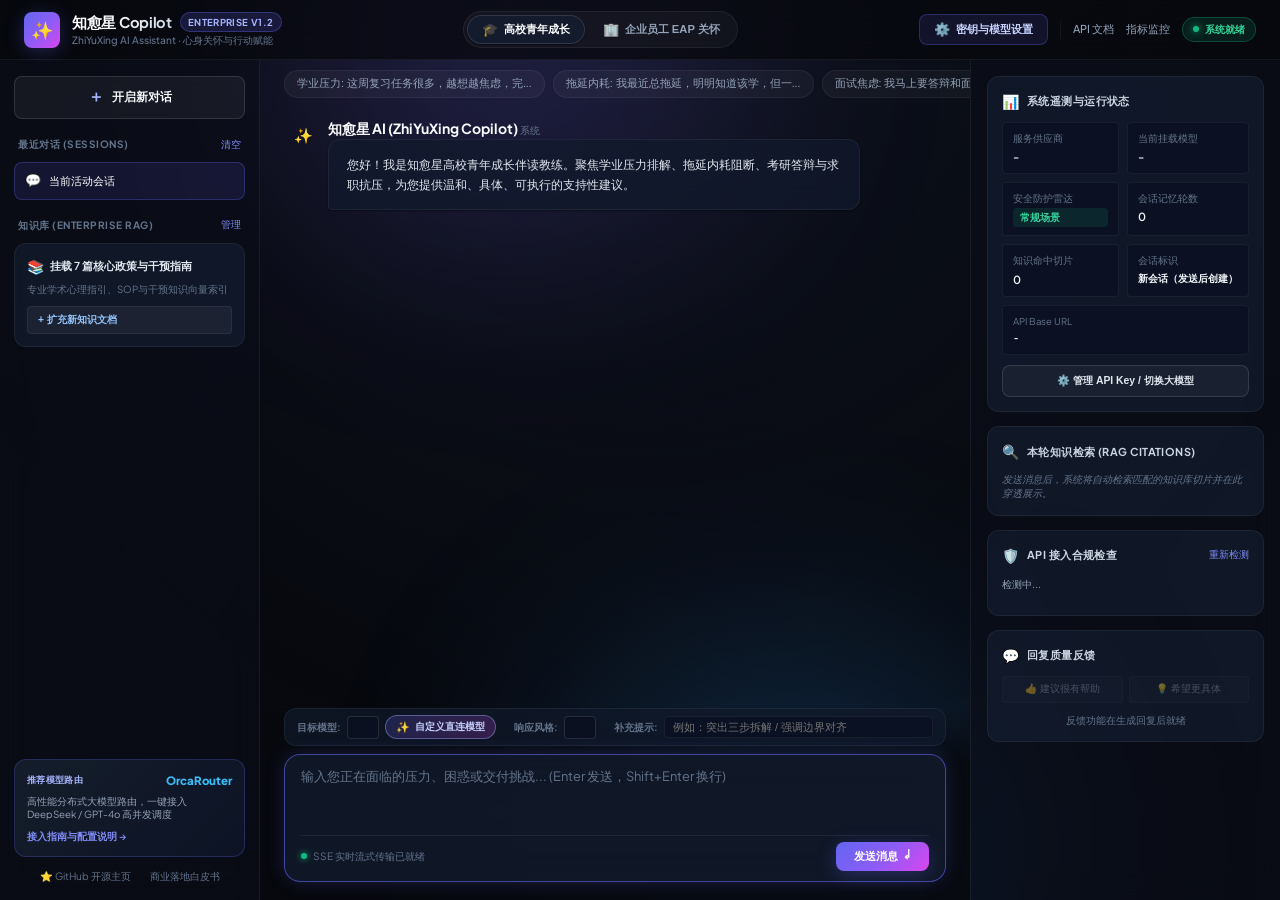
==== commit 4b4ab2f3: "feat(ui): redesign enterprise SaaS frontend with Linear and Vercel aesthetic, custom model direct co" ====
--- a/static/index.html
+++ b/static/index.html
@@ -3,113 +3,144 @@
   <head>
     <meta charset="UTF-8" />
     <meta name="viewport" content="width=device-width, initial-scale=1.0" />
-    <title>知愈星 AI Assistant (ZhiYuXing Copilot) · 企业级多场景心身关怀与行动赋能平台</title>
+    <title>知愈星 AI Assistant (ZhiYuXing Copilot) · 现代化心身关怀与行动赋能平台</title>
+    <!-- Modern Typography & Icons -->
+    <link rel="preconnect" href="https://fonts.googleapis.com" />
+    <link rel="preconnect" href="https://fonts.gstatic.com" crossorigin />
+    <link
+      href="https://fonts.googleapis.com/css2?family=Plus+Jakarta+Sans:wght@400;500;600;700;800&family=JetBrains+Mono:wght@400;500;600&display=swap"
+      rel="stylesheet"
+    />
     <link rel="stylesheet" href="/static/style.css" />
   </head>
   <body>
+    <!-- Ambient Lighting Backdrop Glows -->
+    <div class="ambient-glow glow-top"></div>
+    <div class="ambient-glow glow-bottom"></div>
+
     <div class="app-shell">
-      <!-- Top Navigation Bar -->
+      <!-- 1. Top Navigation Bar (Linear / Vercel Ultra Header) -->
       <header class="top-nav">
         <div class="nav-brand">
-          <div class="brand-icon">✨</div>
-          <div class="brand-text">
-            <h1>知愈星 AI Assistant</h1>
-            <span class="brand-sub">ZhiYuXing Copilot Enterprise</span>
-          </div>
-          <span class="badge badge-primary">v1.0.0 Commercial</span>
+          <div class="brand-avatar">
+            <span class="brand-sparkle">✨</span>
+          </div>
+          <div class="brand-titles">
+            <div class="brand-name-row">
+              <span class="brand-title">知愈星 Copilot</span>
+              <span class="pill-badge pill-badge-pro">Enterprise v1.2</span>
+            </div>
+            <span class="brand-sub">ZhiYuXing AI Assistant · 心身关怀与行动赋能</span>
+          </div>
         </div>
 
-        <div class="scenario-selector-bar">
-          <span class="scenario-label">场景模式:</span>
-          <div class="scenario-pills" id="scenario-pills">
-            <button type="button" class="scenario-pill active" data-scenario="campus">
-              🎓 高校青年成长
-            </button>
-            <button type="button" class="scenario-pill" data-scenario="enterprise">
-              🏢 企业员工 EAP 关怀
-            </button>
-          </div>
+        <!-- Scenario Mode Switcher -->
+        <div class="scenario-segmented-control">
+          <button type="button" class="scenario-btn active" data-scenario="campus">
+            <span class="btn-icon">🎓</span>
+            <span class="btn-text">高校青年成长</span>
+          </button>
+          <button type="button" class="scenario-btn" data-scenario="enterprise">
+            <span class="btn-icon">🏢</span>
+            <span class="btn-text">企业员工 EAP 关怀</span>
+          </button>
         </div>
 
+        <!-- Nav Right Actions -->
         <div class="nav-actions">
-          <button id="open-settings-modal-btn" class="btn btn-secondary btn-sm" type="button">
-            ⚙️ 密钥与模型设置
+          <button id="open-settings-modal-btn" class="nav-btn nav-btn-primary" type="button">
+            <span class="btn-icon">⚙️</span>
+            <span>密钥与模型设置</span>
           </button>
-          <a href="/docs" target="_blank" class="nav-link">Swagger API</a>
-          <a href="/metrics" target="_blank" class="nav-link">Prometheus Metrics</a>
-          <span id="runtime-badge" class="status-badge">系统检测中</span>
+          <div class="nav-divider"></div>
+          <a href="/docs" target="_blank" class="nav-link" title="OpenAPI / Swagger">API 文档</a>
+          <a href="/metrics" target="_blank" class="nav-link" title="Prometheus Metrics">指标监控</a>
+          <span id="runtime-badge" class="badge-status-dot">系统就绪</span>
         </div>
       </header>
 
-      <!-- Main Layout: 3 Columns -->
+      <!-- 2. Workspace Grid (3-Column Modern Glass Layout) -->
       <div class="workspace-grid">
-        <!-- Column 1: Sidebar -->
+        <!-- Sidebar: Sessions & Knowledge -->
         <aside class="sidebar-pane">
-          <div class="sidebar-action">
-            <button id="new-chat-btn" class="btn btn-primary btn-block" type="button">
-              + 新建会话
+          <div class="sidebar-top-action">
+            <button id="new-chat-btn" class="btn-new-chat" type="button">
+              <span class="plus-icon">＋</span>
+              <span>开启新对话</span>
             </button>
           </div>
 
-          <div class="sidebar-section">
-            <div class="section-title-row">
-              <span class="sidebar-section-title">最近会话 (Sessions)</span>
-              <button id="reset-session-button" class="text-btn" type="button" title="重置当前会话">重置</button>
-            </div>
-            <ul id="session-nav-list" class="session-nav-list">
-              <li class="session-nav-item active" data-id="">
+          <div class="sidebar-group">
+            <div class="sidebar-group-header">
+              <span class="sidebar-group-title">最近对话 (Sessions)</span>
+              <button id="reset-session-button" class="text-link-btn" type="button" title="重置当前对话">清空</button>
+            </div>
+            <ul id="session-nav-list" class="session-list">
+              <li class="session-item active" data-id="">
+                <span class="session-item-icon">💬</span>
                 <span class="session-title">当前活动会话</span>
               </li>
             </ul>
           </div>
 
-          <div class="sidebar-section">
-            <div class="section-title-row">
-              <span class="sidebar-section-title">知识库 (Enterprise RAG)</span>
-              <button id="open-knowledge-modal-btn" class="text-btn" type="button">管理</button>
-            </div>
-            <div class="sidebar-knowledge-summary">
-              <span id="sidebar-doc-count">内置 7 篇核心政策与干预指南</span>
-              <button id="quick-add-doc-btn" class="btn btn-secondary btn-sm" type="button">+ 上传新知识</button>
-            </div>
-          </div>
-
+          <div class="sidebar-group">
+            <div class="sidebar-group-header">
+              <span class="sidebar-group-title">知识库 (Enterprise RAG)</span>
+              <button id="open-knowledge-modal-btn" class="text-link-btn" type="button">管理</button>
+            </div>
+            <div class="knowledge-card-widget">
+              <div class="knowledge-widget-header">
+                <span class="widget-icon">📚</span>
+                <span id="sidebar-doc-count" class="widget-title">挂载 7 篇核心政策与干预指南</span>
+              </div>
+              <p class="widget-sub">专业学术心理指引、SOP与干预知识向量索引</p>
+              <button id="quick-add-doc-btn" class="btn-widget-action" type="button">+ 扩充新知识文档</button>
+            </div>
+          </div>
+
+          <!-- Promotion & Footer -->
           <div class="sidebar-footer">
-            <div class="partner-card">
-              <div class="partner-header">
-                <span class="partner-badge">推荐网关</span>
-                <a href="https://www.orcarouter.ai/ref/ref_f60521be8c405c4c116f" target="_blank" class="partner-name">OrcaRouter</a>
-              </div>
-              <p class="partner-desc">一键接入弹性多模型路由与高并发负载</p>
-              <a href="/project-docs/orcarouter.md" target="_blank" class="partner-link">查看接入说明 →</a>
-            </div>
-
-            <div class="repo-links">
-              <a href="https://github.com/1420079678-ctrl/zhiyuxing-ai-assistant" target="_blank" class="repo-link">
+            <div class="partner-glass-card">
+              <div class="partner-row">
+                <span class="partner-tag">推荐模型路由</span>
+                <a href="https://www.orcarouter.ai/ref/ref_f60521be8c405c4c116f" target="_blank" class="partner-brand">OrcaRouter</a>
+              </div>
+              <p class="partner-intro">高性能分布式大模型路由，一键接入 DeepSeek / GPT-4o 高并发调度</p>
+              <a href="/project-docs/orcarouter.md" target="_blank" class="partner-learn-more">接入指南与配置说明 →</a>
+            </div>
+
+            <div class="footer-links">
+              <a href="https://github.com/1420079678-ctrl/zhiyuxing-ai-assistant" target="_blank" class="footer-link">
                 ⭐ GitHub 开源主页
               </a>
-              <a href="/project-docs/commercialization.md" target="_blank" class="repo-link">
-                📄 商业落地白皮书
+              <span class="footer-dot">·</span>
+              <a href="/project-docs/commercialization.md" target="_blank" class="footer-link">
+                商业落地白皮书
               </a>
             </div>
           </div>
         </aside>
 
-        <!-- Column 2: Chat Main Workspace -->
+        <!-- Main Chat Area -->
         <main class="chat-workspace">
-          <!-- Suggestion Prompts Banner -->
-          <div class="prompt-chips-container" id="prompt-chips-container">
-            <!-- Dynamic suggestion chips injected by JS based on active scenario -->
-          </div>
-
-          <!-- Chat Timeline (Message Bubbles) -->
+          <!-- Suggestion Chips Scroll Track -->
+          <div class="prompt-chips-wrapper">
+            <div class="prompt-chips-container" id="prompt-chips-container">
+              <!-- Dynamically populated chips -->
+            </div>
+          </div>
+
+          <!-- Chat Messages Timeline -->
           <div class="chat-timeline" id="chat-timeline">
             <div class="chat-bubble assistant-bubble intro-bubble">
-              <div class="bubble-avatar">✨</div>
-              <div class="bubble-content">
-                <div class="bubble-header">
-                  <strong>知愈星 AI (ZhiYuXing Copilot)</strong>
-                  <span class="bubble-time">系统</span>
+              <div class="bubble-avatar-wrapper">
+                <div class="bubble-avatar assistant-avatar">✨</div>
+              </div>
+              <div class="bubble-content-box">
+                <div class="bubble-top-meta">
+                  <span class="sender-name">知愈星 AI (ZhiYuXing Copilot)</span>
+                  <span class="sender-tag">官方赋能智能体</span>
+                  <span class="bubble-time">刚刚</span>
                 </div>
                 <div class="bubble-body" id="intro-body">
                   您好！我是知愈星 AI 心身关怀与行动赋能智能体。无论是学业压力排解、拖延内耗阻断，还是职场倦怠修复与任务切片破冰，我都可以为您提供兼具共情与可执行微步的支持。
@@ -118,8 +149,8 @@
             </div>
           </div>
 
-          <!-- Chat Input Controls -->
-          <div class="chat-input-deck">
+          <!-- Bottom Floating Input Studio Deck -->
+          <div class="chat-input-studio">
             <!-- Hidden backward-compatible response fields -->
             <div style="display:none;">
               <span id="status-badge">等待输入</span>
@@ -130,61 +161,66 @@
             </div>
 
             <!-- Configuration Selector Strip -->
-            <div class="config-strip">
-              <div class="config-item">
-                <label for="model_target">🎯 目标模型:</label>
-                <select id="model_target" name="model_target"></select>
-                <button type="button" id="toggle-custom-target-btn" class="custom-target-pill-btn" title="自定义配置模型（供应商、Base URL、API Key、模型名）">
-                  ✨ 自定义配置模型
+            <div class="config-bar">
+              <div class="config-cell">
+                <label for="model_target" class="config-label">目标模型:</label>
+                <div class="select-container">
+                  <select id="model_target" name="model_target" class="glass-select"></select>
+                </div>
+                <button type="button" id="toggle-custom-target-btn" class="btn-custom-pill" title="自定义配置模型（供应商、Base URL、API Key、模型名）">
+                  <span class="pill-spark">✨</span> 自定义直连模型
                 </button>
                 <span id="model-helper" class="helper-bubble"></span>
               </div>
 
-              <div class="config-item">
-                <label for="response_style">回答风格:</label>
-                <select id="response_style" name="response_style"></select>
+              <div class="config-cell">
+                <label for="response_style" class="config-label">响应风格:</label>
+                <div class="select-container">
+                  <select id="response_style" name="response_style" class="glass-select"></select>
+                </div>
                 <span id="style-helper" class="helper-bubble"></span>
               </div>
 
-              <div class="config-item hint-toggle-item">
-                <label for="system_hint">补充指令:</label>
+              <div class="config-cell config-cell-hint">
+                <label for="system_hint" class="config-label">补充提示:</label>
                 <input
                   id="system_hint"
                   name="system_hint"
                   type="text"
+                  class="glass-input"
                   placeholder="例如：突出三步拆解 / 强调边界对齐"
                 />
               </div>
             </div>
 
-            <!-- Custom Model Quick Config Bar (Collapsible) -->
-            <div id="custom-model-bar" class="custom-model-bar" style="display:none;">
-              <div class="custom-bar-header">
-                <div class="custom-bar-title">
-                  <span class="custom-dot"></span>
-                  <strong>自定义模型直连 (按此配置发送本次请求)</strong>
-                </div>
-                <div class="custom-bar-actions">
-                  <button type="button" id="custom-fill-orcarouter" class="chip-mini">使用 OrcaRouter 网关</button>
-                  <button type="button" id="custom-fill-siliconflow" class="chip-mini">使用 硅基流动</button>
-                  <button type="button" id="custom-fill-ollama" class="chip-mini">使用 本地 Ollama</button>
-                  <button type="button" id="close-custom-model-bar-btn" class="text-btn" style="color:var(--text-light); margin-left: 8px;">✕ 关闭</button>
-                </div>
-              </div>
-              <div class="custom-bar-grid">
-                <div class="custom-input-group">
+            <!-- Custom Model Quick Direct Connect Box (Collapsible) -->
+            <div id="custom-model-bar" class="custom-model-box" style="display:none;">
+              <div class="custom-box-top">
+                <div class="custom-box-title">
+                  <span class="pulse-indicator"></span>
+                  <strong>自定义模型直连参数 (本次请求按此配置实时路由)</strong>
+                </div>
+                <div class="custom-box-presets">
+                  <button type="button" id="custom-fill-orcarouter" class="chip-action">OrcaRouter 推荐</button>
+                  <button type="button" id="custom-fill-siliconflow" class="chip-action">硅基流动</button>
+                  <button type="button" id="custom-fill-ollama" class="chip-action">本地 Ollama</button>
+                  <button type="button" id="close-custom-model-bar-btn" class="close-custom-btn">✕ 收起</button>
+                </div>
+              </div>
+              <div class="custom-box-grid">
+                <div class="box-field">
                   <label for="custom-target-provider">供应商名称 (Provider):</label>
                   <input type="text" id="custom-target-provider" placeholder="例如：OrcaRouter / SiliconFlow / PrivateGW" />
                 </div>
-                <div class="custom-input-group">
-                  <label for="custom-target-model">模型名称 (Model):</label>
+                <div class="box-field">
+                  <label for="custom-target-model">模型标识 (Model):</label>
                   <input type="text" id="custom-target-model" placeholder="例如：deepseek-chat / llama-3-70b" />
                 </div>
-                <div class="custom-input-group custom-input-group-wide">
+                <div class="box-field">
                   <label for="custom-target-baseurl">API Base URL:</label>
                   <input type="url" id="custom-target-baseurl" placeholder="https://api.orcarouter.com/v1" />
                 </div>
-                <div class="custom-input-group custom-input-group-wide">
+                <div class="box-field">
                   <label for="custom-target-apikey">API Key (密钥):</label>
                   <input type="password" id="custom-target-apikey" placeholder="sk-..." autocomplete="off" />
                 </div>
@@ -192,8 +228,8 @@
             </div>
 
             <!-- Input Box -->
-            <form id="chat-form" class="input-form">
-              <div class="textarea-wrapper">
+            <form id="chat-form" class="studio-input-form">
+              <div class="studio-textarea-card">
                 <textarea
                   id="message"
                   name="message"
@@ -201,10 +237,14 @@
                   placeholder="输入您正在面临的压力、困惑或交付挑战... (Enter 发送，Shift+Enter 换行)"
                   required
                 ></textarea>
-                <div class="form-actions">
-                  <div class="stream-toggle-badge">⚡ 实时流式响应已启用</div>
-                  <button id="submit-button" class="btn btn-primary submit-btn" type="submit">
-                    发送 (Send)
+                <div class="studio-form-bottom">
+                  <div class="stream-badge">
+                    <span class="live-dot"></span>
+                    <span>SSE 实时流式传输已就绪</span>
+                  </div>
+                  <button id="submit-button" class="btn-send-studio" type="submit">
+                    <span>发送消息</span>
+                    <span class="send-arrow">↵</span>
                   </button>
                 </div>
               </div>
@@ -212,107 +252,119 @@
           </div>
         </main>
 
-        <!-- Column 3: Live Observability & RAG Inspector -->
+        <!-- Observability & Telemetry Inspector (Right Pane) -->
         <aside class="inspector-pane">
-          <div class="inspector-section">
-            <h3 class="inspector-title">系统状态与遥测 (Telemetry)</h3>
+          <div class="inspector-card">
+            <div class="inspector-header">
+              <span class="inspector-icon">📊</span>
+              <h3 class="inspector-title">系统遥测与运行状态</h3>
+            </div>
             <div class="metrics-grid">
-              <div class="metric-cell">
-                <span class="metric-label">当前提供商</span>
+              <div class="metric-block">
+                <span class="metric-label">服务供应商</span>
                 <strong id="provider-name" class="metric-val">-</strong>
               </div>
-              <div class="metric-cell">
-                <span class="metric-label">当前模型</span>
+              <div class="metric-block">
+                <span class="metric-label">当前挂载模型</span>
                 <strong id="model-name" class="metric-val">-</strong>
               </div>
-              <div class="metric-cell">
-                <span class="metric-label">风险等级</span>
-                <strong id="risk-level" class="risk-indicator risk-indicator-low">常规场景</strong>
-              </div>
-              <div class="metric-cell">
-                <span class="metric-label">记忆条数</span>
+              <div class="metric-block">
+                <span class="metric-label">安全防护雷达</span>
+                <strong id="risk-level" class="risk-pill risk-low">常规场景</strong>
+              </div>
+              <div class="metric-block">
+                <span class="metric-label">会话记忆轮数</span>
                 <strong id="memory-count" class="metric-val">0</strong>
               </div>
-              <div class="metric-cell">
-                <span class="metric-label">知识命中</span>
+              <div class="metric-block">
+                <span class="metric-label">知识命中切片</span>
                 <strong id="knowledge-count" class="metric-val">0</strong>
               </div>
-              <div class="metric-cell">
-                <span class="metric-label">活动会话</span>
-                <strong id="session-id" class="metric-val metric-val-mono">新会话</strong>
-              </div>
-              <div class="metric-cell metric-cell-full">
-                <span class="metric-label">API 接入地址</span>
-                <strong id="base-url" class="metric-val metric-val-mono">-</strong>
-              </div>
-            </div>
-            <button id="inspector-settings-btn" class="btn btn-secondary btn-sm btn-block" type="button" style="margin-top: 10px;">
-              ⚙️ 配置 API Key / 切换模型
+              <div class="metric-block">
+                <span class="metric-label">会话标识</span>
+                <strong id="session-id" class="metric-val metric-mono">新会话</strong>
+              </div>
+              <div class="metric-block metric-full">
+                <span class="metric-label">API Base URL</span>
+                <strong id="base-url" class="metric-val metric-mono">-</strong>
+              </div>
+            </div>
+            <button id="inspector-settings-btn" class="btn-inspector-action" type="button">
+              ⚙️ 管理 API Key / 切换大模型
             </button>
           </div>
 
           <!-- RAG Hits Panel -->
-          <div class="inspector-section">
-            <h3 class="inspector-title">本轮知识检索 (RAG Citations)</h3>
+          <div class="inspector-card">
+            <div class="inspector-header">
+              <span class="inspector-icon">🔍</span>
+              <h3 class="inspector-title">本轮知识检索 (RAG Citations)</h3>
+            </div>
             <ul id="knowledge-list" class="knowledge-cards-list">
-              <li class="empty-hint">发送消息后，系统将自动检索匹配的知识库切片并在此穿透展示。</li>
+              <li class="empty-hint">发送消息后，系统将自动穿透检索匹配的知识库切片并在此结构化呈现。</li>
             </ul>
           </div>
 
-          <!-- Compatibility & Security Check -->
-          <div class="inspector-section">
-            <div class="section-title-row">
-              <h3 class="inspector-title">API 接入合规检查</h3>
-              <button id="compatibility-button" class="text-btn" type="button">重新检测</button>
+          <!-- Compatibility Check -->
+          <div class="inspector-card">
+            <div class="inspector-header">
+              <span class="inspector-icon">🛡️</span>
+              <div class="inspector-title-row">
+                <h3 class="inspector-title">API 接入合规检查</h3>
+                <button id="compatibility-button" class="text-link-btn" type="button">重新检测</button>
+              </div>
             </div>
             <p id="compatibility-summary" class="compatibility-summary">检测中...</p>
             <ul id="compatibility-list" class="compatibility-checks-list"></ul>
           </div>
 
-          <!-- Quick Actions & Feedback -->
-          <div class="inspector-section">
-            <h3 class="inspector-title">回复质量反馈</h3>
-            <div class="feedback-actions">
-              <button id="feedback-helpful" class="btn btn-secondary btn-sm" type="button" disabled>👍 建议很有帮助</button>
-              <button id="feedback-needs-more" class="btn btn-secondary btn-sm" type="button" disabled>💡 希望更具体</button>
-            </div>
-            <span id="feedback-status" class="feedback-status">反馈功能在生成回复后就绪</span>
+          <!-- Feedback -->
+          <div class="inspector-card">
+            <div class="inspector-header">
+              <span class="inspector-icon">💬</span>
+              <h3 class="inspector-title">回复质量反馈</h3>
+            </div>
+            <div class="feedback-btn-group">
+              <button id="feedback-helpful" class="btn-feedback" type="button" disabled>👍 建议很有帮助</button>
+              <button id="feedback-needs-more" class="btn-feedback" type="button" disabled>💡 希望更具体</button>
+            </div>
+            <span id="feedback-status" class="feedback-status">生成回复后可直接评价</span>
           </div>
         </aside>
       </div>
 
       <!-- Knowledge Base Modal -->
       <div id="knowledge-modal" class="modal-overlay" style="display:none;">
-        <div class="modal-dialog">
-          <div class="modal-header">
-            <h3>企业知识库与干预政策管理</h3>
-            <button id="close-knowledge-modal-btn" class="modal-close-btn">&times;</button>
-          </div>
-          <div class="modal-body">
-            <div class="modal-split">
-              <!-- Left: Document List -->
-              <div class="doc-list-col">
-                <h4>已挂载文档列表</h4>
-                <ul id="modal-doc-list" class="doc-table-list"></ul>
-              </div>
-
-              <!-- Right: Upload Form -->
-              <div class="doc-upload-col">
-                <h4>上传自定义政策 / SOP / 指南</h4>
+        <div class="modal-window">
+          <div class="modal-head">
+            <div class="modal-head-title">
+              <span class="modal-icon">📚</span>
+              <h3>企业知识库与干预政策管理</h3>
+            </div>
+            <button id="close-knowledge-modal-btn" class="modal-close-x">&times;</button>
+          </div>
+          <div class="modal-content">
+            <div class="modal-columns">
+              <div class="modal-col-left">
+                <h4 class="col-title">已挂载文档列表</h4>
+                <ul id="modal-doc-list" class="modal-doc-items"></ul>
+              </div>
+              <div class="modal-col-right">
+                <h4 class="col-title">上传自定义干预政策 / SOP / 指南</h4>
                 <form id="upload-doc-form">
-                  <div class="form-group">
+                  <div class="form-field">
                     <label for="doc-title-input">文档标题:</label>
                     <input type="text" id="doc-title-input" placeholder="例如：某企业 EAP 心理关怀指引" required />
                   </div>
-                  <div class="form-group">
+                  <div class="form-field">
                     <label for="doc-id-input">文档唯一标识 (可选):</label>
                     <input type="text" id="doc-id-input" placeholder="例如：company-eap-guide" />
                   </div>
-                  <div class="form-group">
+                  <div class="form-field">
                     <label for="doc-content-input">Markdown 内容 (至少 20 字符):</label>
                     <textarea id="doc-content-input" rows="8" placeholder="粘贴 Markdown 文本，系统将自动进行分词索引并参与 RAG 检索..." required></textarea>
                   </div>
-                  <button type="submit" class="btn btn-primary">写入知识库并立即生效</button>
+                  <button type="submit" class="btn-modal-primary">写入知识库并立即生效</button>
                   <span id="upload-doc-status" class="status-msg"></span>
                 </form>
               </div>
@@ -323,20 +375,23 @@
 
       <!-- Model & API Key Settings Modal -->
       <div id="settings-modal" class="modal-overlay" style="display:none;">
-        <div class="modal-dialog settings-modal-dialog">
-          <div class="modal-header">
-            <h3>⚙️ 模型与 API Key 配置管理</h3>
-            <button id="close-settings-modal-btn" class="modal-close-btn">&times;</button>
-          </div>
-          <div class="modal-body">
+        <div class="modal-window modal-window-settings">
+          <div class="modal-head">
+            <div class="modal-head-title">
+              <span class="modal-icon">⚙️</span>
+              <h3>全局模型与 API Key 配置管理</h3>
+            </div>
+            <button id="close-settings-modal-btn" class="modal-close-x">&times;</button>
+          </div>
+          <div class="modal-content">
             <!-- Preset Quick Select Buttons -->
-            <div class="preset-buttons-container">
-              <div class="preset-header-row">
-                <span class="preset-label">一键选择推荐提供商与预设 (点击自动填入):</span>
-                <span class="preset-subhint">支持任何 OpenAI API 格式兼容的服务商</span>
-              </div>
-              <div class="preset-pills">
-                <button type="button" class="preset-pill preset-pill-featured" data-preset="orcarouter">🌐 OrcaRouter (推荐企业网关)</button>
+            <div class="preset-glass-section">
+              <div class="preset-section-top">
+                <span class="preset-section-title">一键选择推荐提供商与预设 (自动填充配置):</span>
+                <span class="preset-section-sub">支持任何标准 OpenAI API 格式兼容服务</span>
+              </div>
+              <div class="preset-pills-row">
+                <button type="button" class="preset-pill preset-pill-star" data-preset="orcarouter">🌐 OrcaRouter (推荐企业网关)</button>
                 <button type="button" class="preset-pill" data-preset="deepseek-chat">⚡ DeepSeek V3</button>
                 <button type="button" class="preset-pill" data-preset="deepseek-r1">🧠 DeepSeek R1</button>
                 <button type="button" class="preset-pill" data-preset="openai">🤖 OpenAI GPT-4o</button>
@@ -346,62 +401,62 @@
                 <button type="button" class="preset-pill" data-preset="siliconflow">🌊 硅基流动</button>
                 <button type="button" class="preset-pill" data-preset="groq">⚡ Groq 高速</button>
                 <button type="button" class="preset-pill" data-preset="ollama">🦙 Ollama 本地私有化</button>
-                <button type="button" class="preset-pill preset-pill-custom" data-preset="custom">🛠️ 自定义第三方网关 (Custom)</button>
-              </div>
-            </div>
-
-            <form id="model-settings-form" class="settings-form">
-              <div class="form-row-2">
-                <div class="form-group">
+                <button type="button" class="preset-pill preset-pill-user" data-preset="custom">🛠️ 自定义第三方网关</button>
+              </div>
+            </div>
+
+            <form id="model-settings-form" class="settings-form-body">
+              <div class="form-grid-2">
+                <div class="form-field">
                   <label for="settings-provider-input">服务提供商 (Provider):</label>
                   <input type="text" id="settings-provider-input" placeholder="例如：DeepSeek / OpenAI / OrcaRouter" required />
                 </div>
-                <div class="form-group">
+                <div class="form-field">
                   <label for="settings-modelname-input">模型标识 (Model Name):</label>
                   <input type="text" id="settings-modelname-input" placeholder="例如：deepseek-chat / gpt-4o-mini" required />
                 </div>
               </div>
 
-              <div class="form-group">
+              <div class="form-field">
                 <label for="settings-baseurl-input">API Base URL (OpenAI 兼容地址):</label>
                 <input type="url" id="settings-baseurl-input" placeholder="https://api.deepseek.com" required />
               </div>
 
-              <div class="form-group">
-                <label for="settings-key-input">API Key (私钥安全保护):</label>
-                <div class="input-with-action">
+              <div class="form-field">
+                <label for="settings-key-input">API Key (私钥保护):</label>
+                <div class="key-input-row">
                   <input type="password" id="settings-key-input" placeholder="sk-xxxxxxxxxxxxxxxxxxxxxxxx" autocomplete="off" />
-                  <button type="button" id="toggle-key-visibility-btn" class="btn btn-secondary btn-sm" title="显示或隐藏密钥">👁️ 显示</button>
-                </div>
-                <span class="field-hint">密钥保存后仅在本地服务器与接口调用时使用，绝不外泄。</span>
-              </div>
-
-              <div class="form-row-2">
-                <div class="form-group">
+                  <button type="button" id="toggle-key-visibility-btn" class="btn-key-toggle">👁️ 显示</button>
+                </div>
+                <span class="field-hint-text">密钥仅在服务器与所配提供商通信时直接使用，绝不上传到任何第三方。</span>
+              </div>
+
+              <div class="form-grid-2">
+                <div class="form-field">
                   <label for="settings-temperature-input">生成多样性 (Temperature 0.0 ~ 1.5):</label>
                   <input type="number" id="settings-temperature-input" step="0.1" min="0.0" max="1.5" value="0.7" />
                 </div>
-                <div class="form-group form-group-checkbox">
+                <div class="form-field form-field-checkbox">
                   <label>
                     <input type="checkbox" id="settings-demo-mode-checkbox" />
-                    强制进入本地免 Key 演示模式
+                    强制进入本地免 Key 离线演示模式
                   </label>
                 </div>
               </div>
 
-              <div class="settings-modal-actions">
-                <button type="button" id="settings-probe-btn" class="btn btn-secondary">
+              <div class="settings-dialog-footer">
+                <button type="button" id="settings-probe-btn" class="btn-probe">
                   🧪 一键连通性测试 (Probe)
                 </button>
-                <button type="button" id="settings-reset-demo-btn" class="text-btn" style="color:var(--text-muted);">
+                <button type="button" id="settings-reset-demo-btn" class="text-link-btn" style="color:var(--text-tertiary);">
                   重置为本地演示
                 </button>
-                <button type="submit" id="settings-save-btn" class="btn btn-primary" style="margin-left: auto;">
+                <button type="submit" id="settings-save-btn" class="btn-save-settings">
                   💾 保存并应用生效
                 </button>
               </div>
 
-              <div id="settings-status-banner" class="settings-status-banner" style="display:none;"></div>
+              <div id="settings-status-banner" class="settings-banner" style="display:none;"></div>
             </form>
           </div>
         </div>
--- a/static/style.css
+++ b/static/style.css
@@ -1,119 +1,142 @@
 /* ===================================================================
-   ZhiYuXing Copilot Enterprise · Design System & Modern Commercial CSS
-   Theme: High-End Dark-Slate Glassmorphism & Modern Silicon Valley SaaS
+   知愈星 AI Assistant (ZhiYuXing Copilot) · Enterprise Design System
+   Aesthetic: World-Class Silicon Valley SaaS (Linear + Vercel + Raycast)
    =================================================================== */
 
 :root {
-  /* Color Palette - Modern Deep Indigo & Slate */
-  --bg-app: #0b0f19;
-  --bg-surface: #111827;
-  --bg-panel: #161f33;
-  --bg-card: rgba(26, 36, 58, 0.7);
-  --bg-card-hover: rgba(36, 50, 80, 0.8);
-  --bg-input: #0e1526;
+  /* Surface & Background */
+  --bg-base: #07090e;
+  --bg-surface: #0e131f;
+  --bg-surface-elevated: #141b2d;
+  --bg-glass: rgba(15, 23, 42, 0.72);
+  --bg-glass-card: rgba(22, 33, 56, 0.55);
+  --bg-glass-input: rgba(11, 17, 33, 0.85);
+  --bg-hover: rgba(255, 255, 255, 0.05);
   --bg-active: rgba(99, 102, 241, 0.15);
 
-  --text-main: #f3f4f6;
-  --text-muted: #9ca3af;
-  --text-light: #6b7280;
-  --text-inverse: #0b0f19;
-
-  --border: rgba(255, 255, 255, 0.08);
-  --border-subtle: rgba(255, 255, 255, 0.04);
+  /* Typography Colors */
+  --text-primary: #f8fafc;
+  --text-secondary: #94a3b8;
+  --text-tertiary: #64748b;
+  --text-inverse: #07090e;
+
+  /* Borders & Dividers */
+  --border-subtle: rgba(255, 255, 255, 0.06);
+  --border-light: rgba(255, 255, 255, 0.12);
   --border-focus: #6366f1;
-  --border-hover: rgba(255, 255, 255, 0.18);
-
-  /* Brand Accents */
-  --primary: #6366f1;
-  --primary-hover: #4f46e5;
-  --primary-gradient: linear-gradient(135deg, #6366f1 0%, #8b5cf6 50%, #d946ef 100%);
-  --primary-subtle: rgba(99, 102, 241, 0.12);
-  --primary-border: rgba(99, 102, 241, 0.35);
-
+  --border-glow: rgba(99, 102, 241, 0.4);
+
+  /* Accents & Brand Gradients */
+  --brand-gradient: linear-gradient(135deg, #6366f1 0%, #8b5cf6 50%, #d946ef 100%);
+  --brand-gradient-hover: linear-gradient(135deg, #4f46e5 0%, #7c3aed 50%, #c026d3 100%);
+  --accent-cyan: #06b6d4;
   --accent-teal: #14b8a6;
-  --accent-cyan: #06b6d4;
   --accent-amber: #f59e0b;
   --accent-rose: #f43f5e;
-
-  /* Risk/Safety Levels */
-  --risk-low: #10b981;
-  --risk-low-bg: rgba(16, 185, 129, 0.12);
-  --risk-med: #f59e0b;
-  --risk-med-bg: rgba(245, 158, 11, 0.12);
-  --risk-high: #ef4444;
-  --risk-high-bg: rgba(239, 68, 68, 0.15);
-
-  /* Elevations & Shadows */
-  --shadow-sm: 0 1px 2px 0 rgba(0, 0, 0, 0.4);
-  --shadow-md: 0 4px 12px -2px rgba(0, 0, 0, 0.5), 0 2px 4px -2px rgba(0, 0, 0, 0.3);
-  --shadow-lg: 0 16px 32px -8px rgba(0, 0, 0, 0.6), 0 4px 8px -2px rgba(0, 0, 0, 0.4);
-  --shadow-glow: 0 0 24px -4px rgba(99, 102, 241, 0.35);
+  --accent-emerald: #10b981;
+
+  /* Status Colors */
+  --status-low: #10b981;
+  --status-low-bg: rgba(16, 185, 129, 0.12);
+  --status-med: #f59e0b;
+  --status-med-bg: rgba(245, 158, 11, 0.12);
+  --status-high: #ef4444;
+  --status-high-bg: rgba(239, 68, 68, 0.15);
+  --status-crisis: #e11d48;
+  --status-crisis-bg: rgba(225, 29, 72, 0.22);
+
+  /* Elevation Shadows */
+  --shadow-sm: 0 1px 2px rgba(0, 0, 0, 0.4);
+  --shadow-md: 0 6px 16px -4px rgba(0, 0, 0, 0.5), 0 2px 4px rgba(0, 0, 0, 0.3);
+  --shadow-lg: 0 20px 35px -10px rgba(0, 0, 0, 0.65), 0 6px 12px rgba(0, 0, 0, 0.4);
+  --shadow-brand: 0 4px 20px -2px rgba(99, 102, 241, 0.35);
+
+  /* Radii */
+  --radius-xs: 4px;
+  --radius-sm: 8px;
+  --radius-md: 12px;
+  --radius-lg: 16px;
+  --radius-xl: 22px;
+  --radius-full: 9999px;
 
   /* Typography */
-  --font-family: -apple-system, BlinkMacSystemFont, "Segoe UI", Roboto, "PingFang SC", "Hiragino Sans GB", "Microsoft YaHei", sans-serif;
-  --font-mono: ui-monospace, SFMono-Regular, Menlo, Monaco, Consolas, "Liberation Mono", "Courier New", monospace;
-  --radius-sm: 6px;
-  --radius-md: 10px;
-  --radius-lg: 14px;
-  --radius-xl: 18px;
-}
-
-/* Reset & Global */
-*, *::before, *::after {
-  box-sizing: border-box;
+  --font-sans: "Plus Jakarta Sans", -apple-system, BlinkMacSystemFont, "Segoe UI", Roboto, "PingFang SC", "Microsoft YaHei", sans-serif;
+  --font-mono: "JetBrains Mono", ui-monospace, SFMono-Regular, Menlo, Monaco, Consolas, monospace;
+}
+
+/* ===================================================================
+   1. Reset & Global Base
+   =================================================================== */
+* {
   margin: 0;
   padding: 0;
-}
-
-body {
-  font-family: var(--font-family);
-  background-color: var(--bg-app);
-  color: var(--text-main);
-  line-height: 1.55;
-  height: 100vh;
-  overflow: hidden;
+  box-sizing: border-box;
+}
+
+html, body {
+  height: 100%;
+  width: 100%;
+  font-family: var(--font-sans);
+  background-color: var(--bg-base);
+  color: var(--text-primary);
+  font-size: 14px;
+  line-height: 1.5;
   -webkit-font-smoothing: antialiased;
   -moz-osx-font-smoothing: grayscale;
-}
-
-/* Scrollbar Customization */
-::-webkit-scrollbar {
-  width: 6px;
-  height: 6px;
-}
-::-webkit-scrollbar-track {
-  background: transparent;
-}
-::-webkit-scrollbar-thumb {
-  background: rgba(255, 255, 255, 0.12);
-  border-radius: 4px;
-}
-::-webkit-scrollbar-thumb:hover {
-  background: rgba(255, 255, 255, 0.25);
-}
-
+  overflow: hidden;
+}
+
+/* Ambient Radial Glows */
+.ambient-glow {
+  position: fixed;
+  pointer-events: none;
+  z-index: 0;
+  border-radius: 50%;
+  filter: blur(120px);
+  opacity: 0.25;
+}
+
+.glow-top {
+  top: -120px;
+  left: 20%;
+  width: 500px;
+  height: 350px;
+  background: radial-gradient(circle, #6366f1 0%, #8b5cf6 60%, transparent 80%);
+}
+
+.glow-bottom {
+  bottom: -150px;
+  right: 15%;
+  width: 600px;
+  height: 400px;
+  background: radial-gradient(circle, #06b6d4 0%, #3b82f6 50%, transparent 80%);
+}
+
+/* Main Container Shell */
 .app-shell {
+  position: relative;
+  z-index: 1;
   display: flex;
   flex-direction: column;
   height: 100vh;
-  background: radial-gradient(circle at 50% 0%, #151d33 0%, var(--bg-app) 75%);
+  width: 100vw;
+  background: radial-gradient(circle at 50% 0%, rgba(30, 41, 69, 0.3) 0%, transparent 70%);
 }
 
 /* ===================================================================
-   1. Modern Navigation Header
+   2. Modern Linear/Vercel Header Navigation
    =================================================================== */
 .top-nav {
-  height: 64px;
-  background: rgba(17, 24, 39, 0.75);
-  backdrop-filter: blur(16px);
-  -webkit-backdrop-filter: blur(16px);
-  border-bottom: 1px solid var(--border);
   display: flex;
   align-items: center;
   justify-content: space-between;
+  height: 60px;
   padding: 0 24px;
+  border-bottom: 1px solid var(--border-subtle);
+  background: rgba(7, 9, 14, 0.75);
+  backdrop-filter: blur(20px);
+  -webkit-backdrop-filter: blur(20px);
   flex-shrink: 0;
-  z-index: 20;
 }
 
 .nav-brand {
@@ -122,401 +145,495 @@
   gap: 12px;
 }
 
-.brand-icon {
-  font-size: 1.3rem;
-  background: var(--primary-gradient);
-  width: 40px;
-  height: 40px;
+.brand-avatar {
   display: flex;
   align-items: center;
   justify-content: center;
-  border-radius: var(--radius-md);
-  box-shadow: var(--shadow-glow);
-  color: #ffffff;
-}
-
-.brand-text h1 {
+  width: 36px;
+  height: 36px;
+  border-radius: var(--radius-sm);
+  background: var(--brand-gradient);
+  box-shadow: var(--shadow-brand);
+  font-size: 18px;
+}
+
+.brand-titles {
+  display: flex;
+  flex-direction: column;
+}
+
+.brand-name-row {
+  display: flex;
+  align-items: center;
+  gap: 8px;
+}
+
+.brand-title {
   font-size: 1.05rem;
   font-weight: 700;
-  color: #ffffff;
-  letter-spacing: -0.01em;
-  line-height: 1.2;
-}
-
-.brand-sub {
-  font-size: 0.7rem;
-  color: var(--text-muted);
-  font-weight: 500;
+  letter-spacing: -0.02em;
+  background: linear-gradient(135deg, #ffffff 30%, #cbd5e1 100%);
+  -webkit-background-clip: text;
+  -webkit-text-fill-color: transparent;
+}
+
+.pill-badge {
+  font-size: 0.68rem;
+  font-weight: 700;
+  padding: 2px 7px;
+  border-radius: var(--radius-full);
+  text-transform: uppercase;
   letter-spacing: 0.04em;
-  text-transform: uppercase;
-}
-
-.badge {
-  font-size: 0.68rem;
-  padding: 3px 8px;
-  border-radius: 20px;
-  font-weight: 600;
-  display: inline-flex;
-  align-items: center;
-  letter-spacing: 0.02em;
-}
-
-.badge-primary {
-  background: rgba(99, 102, 241, 0.2);
+}
+
+.pill-badge-pro {
+  background: rgba(99, 102, 241, 0.18);
   color: #a5b4fc;
   border: 1px solid rgba(99, 102, 241, 0.35);
 }
 
-/* Scenario Pills Switcher */
-.scenario-selector-bar {
-  display: flex;
-  align-items: center;
-  gap: 8px;
-  background: rgba(0, 0, 0, 0.3);
-  padding: 4px 6px;
-  border-radius: 30px;
-  border: 1px solid var(--border);
-}
-
-.scenario-label {
-  font-size: 0.75rem;
-  font-weight: 600;
-  color: var(--text-muted);
-  margin-left: 8px;
-}
-
-.scenario-pills {
-  display: flex;
+.brand-sub {
+  font-size: 0.72rem;
+  color: var(--text-tertiary);
+  font-weight: 500;
+}
+
+/* Raycast-style Segmented Scenario Control */
+.scenario-segmented-control {
+  display: flex;
+  align-items: center;
+  background: rgba(255, 255, 255, 0.04);
+  border: 1px solid var(--border-subtle);
+  border-radius: var(--radius-full);
+  padding: 3px;
   gap: 4px;
 }
 
-.scenario-pill {
+.scenario-btn {
+  display: flex;
+  align-items: center;
+  gap: 6px;
+  padding: 6px 14px;
+  border-radius: var(--radius-full);
   border: none;
   background: transparent;
-  padding: 6px 14px;
-  border-radius: 20px;
+  color: var(--text-secondary);
   font-size: 0.8rem;
   font-weight: 600;
-  color: var(--text-muted);
   cursor: pointer;
   transition: all 0.2s cubic-bezier(0.4, 0, 0.2, 1);
 }
 
-.scenario-pill:hover {
-  color: #ffffff;
-}
-
-.scenario-pill.active {
-  background: var(--primary-gradient);
-  color: #ffffff;
-  box-shadow: 0 2px 8px rgba(99, 102, 241, 0.4);
+.scenario-btn:hover {
+  color: var(--text-primary);
+  background: rgba(255, 255, 255, 0.04);
+}
+
+.scenario-btn.active {
+  background: var(--bg-surface-elevated);
+  color: #ffffff;
+  box-shadow: var(--shadow-sm);
+  border: 1px solid rgba(255, 255, 255, 0.12);
+}
+
+.btn-icon {
+  font-size: 13px;
 }
 
 /* Nav Actions Right */
 .nav-actions {
   display: flex;
   align-items: center;
-  gap: 14px;
+  gap: 12px;
+}
+
+.nav-btn {
+  display: inline-flex;
+  align-items: center;
+  gap: 6px;
+  padding: 7px 14px;
+  border-radius: var(--radius-sm);
+  font-size: 0.8rem;
+  font-weight: 600;
+  cursor: pointer;
+  border: 1px solid transparent;
+  transition: all 0.2s ease;
+}
+
+.nav-btn-primary {
+  background: rgba(99, 102, 241, 0.12);
+  color: #c7d2fe;
+  border-color: rgba(99, 102, 241, 0.3);
+}
+
+.nav-btn-primary:hover {
+  background: rgba(99, 102, 241, 0.22);
+  border-color: rgba(99, 102, 241, 0.5);
+  color: #ffffff;
+}
+
+.nav-divider {
+  width: 1px;
+  height: 18px;
+  background: var(--border-subtle);
 }
 
 .nav-link {
-  font-size: 0.8rem;
-  color: var(--text-muted);
+  color: var(--text-secondary);
   text-decoration: none;
+  font-size: 0.78rem;
   font-weight: 500;
-  padding: 6px 10px;
-  border-radius: var(--radius-sm);
-  transition: all 0.15s ease;
+  transition: color 0.15s;
 }
 
 .nav-link:hover {
   color: #ffffff;
-  background: rgba(255, 255, 255, 0.06);
-}
-
-.status-badge {
+}
+
+.badge-status-dot {
+  display: inline-flex;
+  align-items: center;
+  gap: 6px;
+  padding: 4px 10px;
+  border-radius: var(--radius-full);
+  background: var(--status-low-bg);
+  color: #34d399;
+  border: 1px solid rgba(16, 185, 129, 0.3);
   font-size: 0.72rem;
-  padding: 4px 10px;
-  border-radius: 20px;
-  background: var(--risk-low-bg);
-  color: var(--risk-low);
-  font-weight: 600;
-  border: 1px solid rgba(16, 185, 129, 0.3);
-  display: inline-flex;
-  align-items: center;
-  gap: 5px;
-}
-
-.status-badge::before {
+  font-weight: 600;
+}
+
+.badge-status-dot::before {
   content: "";
+  display: inline-block;
   width: 6px;
   height: 6px;
   border-radius: 50%;
-  background: var(--risk-low);
-  box-shadow: 0 0 8px var(--risk-low);
+  background: #10b981;
+  box-shadow: 0 0 8px #10b981;
 }
 
 /* ===================================================================
-   2. Workspace Grid Layout (3 Columns)
+   3. Workspace Grid (Sidebar | Chat Stream | Inspector)
    =================================================================== */
 .workspace-grid {
-  display: flex;
-  flex: 1;
+  display: grid;
+  grid-template-columns: 260px 1fr 310px;
+  height: calc(100vh - 60px);
   overflow: hidden;
-  position: relative;
-}
-
-/* ----------------- Left Sidebar ----------------- */
+}
+
+/* Sidebar */
 .sidebar-pane {
-  width: 280px;
-  background: rgba(17, 24, 39, 0.6);
-  border-right: 1px solid var(--border);
-  display: flex;
-  flex-direction: column;
+  display: flex;
+  flex-direction: column;
+  border-right: 1px solid var(--border-subtle);
+  background: rgba(11, 15, 25, 0.65);
+  backdrop-filter: blur(16px);
+  padding: 16px 14px;
+  gap: 18px;
+  overflow-y: auto;
+}
+
+.sidebar-top-action {
   flex-shrink: 0;
-  padding: 16px;
-  overflow-y: auto;
-  backdrop-filter: blur(10px);
-}
-
-.sidebar-action {
-  margin-bottom: 20px;
-}
-
-.sidebar-section {
-  margin-bottom: 24px;
-}
-
-.section-title-row {
-  display: flex;
+}
+
+.btn-new-chat {
+  width: 100%;
+  display: flex;
+  align-items: center;
+  justify-content: center;
+  gap: 8px;
+  padding: 10px 16px;
+  border-radius: var(--radius-sm);
+  background: rgba(255, 255, 255, 0.05);
+  border: 1px solid var(--border-light);
+  color: var(--text-primary);
+  font-weight: 600;
+  font-size: 0.85rem;
+  cursor: pointer;
+  transition: all 0.2s ease;
+}
+
+.btn-new-chat:hover {
+  background: rgba(255, 255, 255, 0.09);
+  border-color: rgba(255, 255, 255, 0.2);
+}
+
+.plus-icon {
+  font-size: 16px;
+  color: #a5b4fc;
+}
+
+.sidebar-group {
+  display: flex;
+  flex-direction: column;
+  gap: 10px;
+}
+
+.sidebar-group-header {
+  display: flex;
+  align-items: center;
   justify-content: space-between;
-  align-items: center;
-  margin-bottom: 10px;
-}
-
-.sidebar-section-title {
+  padding: 0 4px;
+}
+
+.sidebar-group-title {
   font-size: 0.72rem;
   font-weight: 700;
   text-transform: uppercase;
-  letter-spacing: 0.08em;
-  color: var(--text-light);
-}
-
-.text-btn {
+  letter-spacing: 0.05em;
+  color: var(--text-tertiary);
+}
+
+.text-link-btn {
   background: none;
   border: none;
+  color: #818cf8;
   font-size: 0.72rem;
-  color: #818cf8;
   cursor: pointer;
   padding: 0;
-  font-weight: 600;
-  transition: color 0.15s ease;
-}
-
-.text-btn:hover {
+  transition: color 0.15s;
+}
+
+.text-link-btn:hover {
   color: #a5b4fc;
   text-decoration: underline;
 }
 
-/* Session Navigation */
-.session-nav-list {
+.session-list {
   list-style: none;
   display: flex;
   flex-direction: column;
   gap: 4px;
 }
 
-.session-nav-item {
-  padding: 10px 12px;
-  border-radius: var(--radius-md);
-  font-size: 0.83rem;
-  color: var(--text-muted);
-  cursor: pointer;
-  display: flex;
-  align-items: center;
-  justify-content: space-between;
+.session-item {
+  display: flex;
+  align-items: center;
+  gap: 8px;
+  padding: 8px 10px;
+  border-radius: var(--radius-sm);
+  color: var(--text-secondary);
+  font-size: 0.82rem;
+  cursor: pointer;
+  transition: all 0.15s ease;
   border: 1px solid transparent;
-  transition: all 0.15s ease;
-}
-
-.session-nav-item:hover {
-  background: rgba(255, 255, 255, 0.05);
-  color: var(--text-main);
-  border-color: var(--border-subtle);
-}
-
-.session-nav-item.active {
-  background: var(--bg-active);
-  color: #ffffff;
-  font-weight: 600;
-  border-color: var(--primary-border);
-}
-
-.session-nav-item .session-title {
+}
+
+.session-item:hover {
+  background: rgba(255, 255, 255, 0.04);
+  color: var(--text-primary);
+}
+
+.session-item.active {
+  background: rgba(99, 102, 241, 0.12);
+  color: #ffffff;
+  border-color: rgba(99, 102, 241, 0.3);
+}
+
+.session-item-icon {
+  font-size: 13px;
+}
+
+.session-title {
   white-space: nowrap;
   overflow: hidden;
   text-overflow: ellipsis;
-  max-width: 190px;
-}
-
-.session-nav-item .session-del-btn {
-  opacity: 0;
-  border: none;
-  background: transparent;
-  color: var(--text-light);
-  cursor: pointer;
-  font-size: 0.95rem;
-  padding: 0 4px;
-  transition: opacity 0.15s ease, color 0.15s ease;
-}
-
-.session-nav-item:hover .session-del-btn {
-  opacity: 1;
-}
-
-.session-nav-item .session-del-btn:hover {
-  color: var(--risk-high);
-}
-
-.sidebar-knowledge-summary {
-  background: var(--bg-card);
-  border: 1px solid var(--border);
+  flex: 1;
+}
+
+/* Sidebar Knowledge Card Widget */
+.knowledge-card-widget {
+  background: var(--bg-glass-card);
+  border: 1px solid var(--border-subtle);
   border-radius: var(--radius-md);
   padding: 12px;
+  display: flex;
+  flex-direction: column;
+  gap: 6px;
+}
+
+.knowledge-widget-header {
+  display: flex;
+  align-items: center;
+  gap: 6px;
+}
+
+.widget-icon {
+  font-size: 14px;
+}
+
+.widget-title {
   font-size: 0.78rem;
-  color: var(--text-muted);
-  display: flex;
-  flex-direction: column;
-  gap: 10px;
-}
-
-/* Sidebar Footer (Promotion & Links) */
+  font-weight: 600;
+  color: #e2e8f0;
+}
+
+.widget-sub {
+  font-size: 0.7rem;
+  color: var(--text-tertiary);
+  line-height: 1.35;
+}
+
+.btn-widget-action {
+  margin-top: 4px;
+  padding: 6px 10px;
+  border-radius: var(--radius-xs);
+  background: rgba(255, 255, 255, 0.05);
+  border: 1px solid var(--border-subtle);
+  color: #93c5fd;
+  font-size: 0.72rem;
+  font-weight: 600;
+  cursor: pointer;
+  text-align: left;
+  transition: all 0.15s ease;
+}
+
+.btn-widget-action:hover {
+  background: rgba(255, 255, 255, 0.1);
+  color: #ffffff;
+}
+
+/* Sidebar Footer & OrcaRouter Promotion Card */
 .sidebar-footer {
   margin-top: auto;
   display: flex;
   flex-direction: column;
   gap: 12px;
-  padding-top: 14px;
-  border-top: 1px solid var(--border);
-}
-
-.partner-card {
-  background: linear-gradient(135deg, rgba(37, 99, 235, 0.15) 0%, rgba(99, 102, 241, 0.1) 100%);
-  border: 1px solid rgba(59, 130, 246, 0.3);
+  flex-shrink: 0;
+}
+
+.partner-glass-card {
+  background: linear-gradient(135deg, rgba(30, 41, 59, 0.6) 0%, rgba(15, 23, 42, 0.8) 100%);
+  border: 1px solid rgba(99, 102, 241, 0.25);
   border-radius: var(--radius-md);
   padding: 12px;
-  position: relative;
-  overflow: hidden;
-}
-
-.partner-card::before {
-  content: "";
-  position: absolute;
-  top: 0;
-  left: 0;
-  width: 4px;
-  height: 100%;
-  background: var(--primary-gradient);
-}
-
-.partner-header {
+  display: flex;
+  flex-direction: column;
+  gap: 6px;
+}
+
+.partner-row {
   display: flex;
   align-items: center;
   justify-content: space-between;
-  margin-bottom: 4px;
-}
-
-.partner-badge {
+}
+
+.partner-tag {
   font-size: 0.65rem;
   font-weight: 700;
-  background: #2563eb;
-  color: #ffffff;
-  padding: 2px 6px;
-  border-radius: 4px;
-}
-
-.partner-name {
+  color: #a5b4fc;
+  text-transform: uppercase;
+  letter-spacing: 0.04em;
+}
+
+.partner-brand {
+  font-weight: 800;
   font-size: 0.82rem;
-  font-weight: 700;
-  color: #93c5fd;
+  color: #38bdf8;
   text-decoration: none;
 }
 
-.partner-desc {
+.partner-brand:hover {
+  text-decoration: underline;
+}
+
+.partner-intro {
+  font-size: 0.7rem;
+  color: var(--text-secondary);
+  line-height: 1.35;
+}
+
+.partner-learn-more {
+  font-size: 0.7rem;
+  font-weight: 600;
+  color: #818cf8;
+  text-decoration: none;
+  margin-top: 2px;
+}
+
+.partner-learn-more:hover {
+  color: #c7d2fe;
+}
+
+.footer-links {
+  display: flex;
+  align-items: center;
+  justify-content: center;
+  gap: 8px;
   font-size: 0.72rem;
-  color: #bfdbfe;
-  margin-bottom: 6px;
-  line-height: 1.4;
-}
-
-.partner-link {
-  font-size: 0.72rem;
-  color: #60a5fa;
-  font-weight: 600;
+}
+
+.footer-link {
+  color: var(--text-tertiary);
   text-decoration: none;
-}
-
-.partner-link:hover {
-  text-decoration: underline;
-}
-
-.repo-links {
-  display: flex;
-  flex-direction: column;
-  gap: 4px;
-}
-
-.repo-link {
-  font-size: 0.75rem;
-  color: var(--text-light);
-  text-decoration: none;
-  font-weight: 500;
-  transition: color 0.15s ease;
-}
-
-.repo-link:hover {
-  color: var(--text-main);
+  transition: color 0.15s;
+}
+
+.footer-link:hover {
+  color: var(--text-secondary);
+}
+
+.footer-dot {
+  color: var(--border-subtle);
 }
 
 /* ===================================================================
-   3. Center Chat Workspace
+   4. Chat Workspace (Timeline & Floating Input Studio)
    =================================================================== */
 .chat-workspace {
-  flex: 1;
-  display: flex;
-  flex-direction: column;
+  display: flex;
+  flex-direction: column;
+  height: 100%;
+  position: relative;
   background: transparent;
   overflow: hidden;
-  position: relative;
-}
-
-/* Suggestion Chips Bar */
+}
+
+/* Prompt Chips Bar */
+.prompt-chips-wrapper {
+  padding: 10px 24px 4px;
+  overflow-x: auto;
+  flex-shrink: 0;
+}
+
+.prompt-chips-wrapper::-webkit-scrollbar {
+  height: 3px;
+}
+
+.prompt-chips-wrapper::-webkit-scrollbar-thumb {
+  background: rgba(255, 255, 255, 0.1);
+  border-radius: var(--radius-full);
+}
+
 .prompt-chips-container {
-  padding: 12px 24px;
-  border-bottom: 1px solid var(--border);
-  display: flex;
+  display: flex;
+  align-items: center;
   gap: 8px;
-  overflow-x: auto;
-  background: rgba(17, 24, 39, 0.4);
-  backdrop-filter: blur(8px);
+  width: max-content;
 }
 
 .prompt-chip {
-  background: rgba(255, 255, 255, 0.05);
-  border: 1px solid var(--border);
-  padding: 6px 14px;
-  border-radius: 20px;
-  font-size: 0.78rem;
-  color: var(--text-muted);
+  display: inline-flex;
+  align-items: center;
+  gap: 6px;
+  padding: 6px 12px;
+  background: rgba(255, 255, 255, 0.04);
+  border: 1px solid var(--border-subtle);
+  border-radius: var(--radius-full);
+  color: var(--text-secondary);
+  font-size: 0.76rem;
   cursor: pointer;
   white-space: nowrap;
-  transition: all 0.2s cubic-bezier(0.4, 0, 0.2, 1);
+  transition: all 0.15s ease;
 }
 
 .prompt-chip:hover {
-  border-color: var(--primary-border);
-  color: #ffffff;
-  background: var(--bg-active);
+  background: rgba(255, 255, 255, 0.08);
+  border-color: rgba(255, 255, 255, 0.15);
+  color: #ffffff;
   transform: translateY(-1px);
 }
 
@@ -524,435 +641,598 @@
 .chat-timeline {
   flex: 1;
   overflow-y: auto;
-  padding: 24px 32px;
-  display: flex;
-  flex-direction: column;
-  gap: 22px;
+  padding: 16px 32px 20px;
+  display: flex;
+  flex-direction: column;
+  gap: 20px;
 }
 
 .chat-bubble {
   display: flex;
   gap: 14px;
-  max-width: 84%;
-  animation: fadeIn 0.25s ease-out;
-}
-
-@keyframes fadeIn {
-  from { opacity: 0; transform: translateY(6px); }
-  to { opacity: 1; transform: translateY(0); }
+  max-width: 88%;
+  animation: fadeInBubble 0.25s cubic-bezier(0.4, 0, 0.2, 1);
+}
+
+@keyframes fadeInBubble {
+  from {
+    opacity: 0;
+    transform: translateY(6px);
+  }
+  to {
+    opacity: 1;
+    transform: translateY(0);
+  }
+}
+
+.bubble-avatar-wrapper {
+  flex-shrink: 0;
+  margin-top: 2px;
 }
 
 .bubble-avatar {
-  width: 38px;
-  height: 38px;
+  width: 34px;
+  height: 34px;
+  border-radius: var(--radius-sm);
+  display: flex;
+  align-items: center;
+  justify-content: center;
+  font-size: 15px;
+}
+
+.assistant-avatar {
+  background: var(--brand-gradient);
+  box-shadow: 0 0 16px -2px rgba(99, 102, 241, 0.5);
+  color: #ffffff;
+}
+
+.user-avatar {
+  background: linear-gradient(135deg, #334155 0%, #1e293b 100%);
+  border: 1px solid var(--border-light);
+  color: #e2e8f0;
+}
+
+.bubble-content-box {
+  display: flex;
+  flex-direction: column;
+  gap: 6px;
+  width: 100%;
+}
+
+.bubble-top-meta {
+  display: flex;
+  align-items: center;
+  gap: 8px;
+}
+
+.sender-name {
+  font-size: 0.82rem;
+  font-weight: 700;
+  color: var(--text-primary);
+}
+
+.sender-tag {
+  font-size: 0.65rem;
+  font-weight: 600;
+  padding: 1px 6px;
+  border-radius: var(--radius-xs);
+  background: rgba(99, 102, 241, 0.15);
+  color: #a5b4fc;
+}
+
+.bubble-time {
+  font-size: 0.7rem;
+  color: var(--text-tertiary);
+  margin-left: auto;
+}
+
+.bubble-body {
+  padding: 14px 18px;
   border-radius: var(--radius-md);
-  background: var(--bg-surface);
-  display: flex;
-  align-items: center;
-  justify-content: center;
-  font-size: 1.1rem;
-  flex-shrink: 0;
-  border: 1px solid var(--border);
-  box-shadow: var(--shadow-sm);
-}
-
-.assistant-bubble .bubble-avatar {
-  background: linear-gradient(135deg, rgba(99, 102, 241, 0.25) 0%, rgba(139, 92, 246, 0.25) 100%);
-  border-color: var(--primary-border);
-  color: #a5b4fc;
-}
-
+  font-size: 0.88rem;
+  line-height: 1.65;
+  word-break: break-word;
+}
+
+/* User Message */
 .user-bubble {
   align-self: flex-end;
   flex-direction: row-reverse;
 }
 
-.user-bubble .bubble-avatar {
-  background: linear-gradient(135deg, #4f46e5 0%, #6366f1 100%);
-  border-color: #6366f1;
-  color: #ffffff;
-}
-
-.bubble-content {
-  background: var(--bg-card);
-  border: 1px solid var(--border);
-  border-radius: var(--radius-lg);
-  padding: 14px 20px;
-  box-shadow: var(--shadow-md);
-  backdrop-filter: blur(12px);
-  position: relative;
-}
-
-.user-bubble .bubble-content {
-  background: linear-gradient(135deg, #4338ca 0%, #4f46e5 100%);
-  color: #ffffff;
-  border-color: rgba(99, 102, 241, 0.4);
-  box-shadow: 0 4px 16px rgba(79, 70, 229, 0.25);
-}
-
-.bubble-header {
-  display: flex;
-  align-items: center;
-  justify-content: space-between;
-  margin-bottom: 8px;
-}
-
-.bubble-header strong {
-  font-size: 0.8rem;
-  color: var(--text-muted);
-}
-
-.user-bubble .bubble-header strong {
-  color: rgba(255, 255, 255, 0.85);
-}
-
-.bubble-time {
-  font-size: 0.7rem;
-  color: var(--text-light);
-  margin-left: 8px;
-}
-
-.user-bubble .bubble-time {
-  color: rgba(255, 255, 255, 0.65);
-}
-
-.bubble-body {
-  font-size: 0.92rem;
-  line-height: 1.7;
-  white-space: pre-wrap;
-  word-break: break-word;
-}
+.user-bubble .bubble-content-box {
+  align-items: flex-end;
+}
+
+.user-bubble .bubble-body {
+  background: linear-gradient(135deg, #3730a3 0%, #4338ca 100%);
+  color: #ffffff;
+  border: 1px solid rgba(165, 180, 252, 0.2);
+  border-bottom-right-radius: 4px;
+  box-shadow: 0 4px 14px -2px rgba(67, 56, 202, 0.4);
+}
+
+/* Assistant Message */
+.assistant-bubble {
+  align-self: flex-start;
+}
+
+.assistant-bubble .bubble-body {
+  background: rgba(18, 26, 44, 0.75);
+  backdrop-filter: blur(14px);
+  border: 1px solid var(--border-subtle);
+  color: #e2e8f0;
+  border-bottom-left-radius: 4px;
+  box-shadow: var(--shadow-sm);
+}
+
+/* Assistant Markdown Elements */
+.bubble-body h1, .bubble-body h2, .bubble-body h3, .bubble-body h4 {
+  margin: 12px 0 6px;
+  color: #ffffff;
+  font-weight: 700;
+}
+
+.bubble-body h1 { font-size: 1.15rem; }
+.bubble-body h2 { font-size: 1.05rem; }
+.bubble-body h3 { font-size: 0.95rem; }
 
 .bubble-body p {
-  margin-bottom: 8px;
-}
-.bubble-body p:last-child {
-  margin-bottom: 0;
-}
-
-.bubble-body ol, .bubble-body ul {
-  margin: 8px 0 8px 22px;
+  margin: 6px 0;
+}
+
+.bubble-body ul, .bubble-body ol {
+  margin: 6px 0 6px 20px;
 }
 
 .bubble-body li {
-  margin-bottom: 5px;
-}
-
-.bubble-body pre {
-  background: #090d16;
-  border: 1px solid var(--border);
-  border-radius: var(--radius-sm);
-  padding: 12px;
-  margin: 10px 0;
-  overflow-x: auto;
-  font-family: var(--font-mono);
-  font-size: 0.82rem;
+  margin: 3px 0;
+}
+
+.bubble-body blockquote {
+  border-left: 3px solid #6366f1;
+  padding-left: 10px;
+  margin: 8px 0;
+  color: #94a3b8;
+  background: rgba(99, 102, 241, 0.05);
+  border-radius: 0 var(--radius-xs) var(--radius-xs) 0;
 }
 
 .bubble-body code {
   font-family: var(--font-mono);
+  font-size: 0.82em;
+  padding: 2px 6px;
+  border-radius: var(--radius-xs);
+  background: rgba(255, 255, 255, 0.08);
+  color: #f472b6;
+}
+
+.bubble-body pre {
+  margin: 10px 0;
+  padding: 12px 14px;
+  border-radius: var(--radius-sm);
+  background: #090d16;
+  border: 1px solid var(--border-subtle);
+  overflow-x: auto;
+}
+
+.bubble-body pre code {
+  padding: 0;
+  background: transparent;
+  color: #e2e8f0;
+}
+
+.bubble-body table {
+  width: 100%;
+  border-collapse: collapse;
+  margin: 10px 0;
   font-size: 0.82rem;
-  background: rgba(0, 0, 0, 0.3);
-  padding: 2px 6px;
-  border-radius: 4px;
-  color: #a5b4fc;
-}
-
-.bubble-meta-footer {
-  margin-top: 12px;
-  padding-top: 10px;
-  border-top: 1px solid var(--border-subtle);
-  font-size: 0.73rem;
-  color: var(--text-light);
-  display: flex;
+}
+
+.bubble-body th, .bubble-body td {
+  padding: 8px 10px;
+  border: 1px solid var(--border-subtle);
+}
+
+.bubble-body th {
+  background: rgba(255, 255, 255, 0.05);
+  font-weight: 600;
+  color: #ffffff;
+}
+
+/* Stream Pulse Cursor */
+.stream-cursor {
+  display: inline-block;
+  width: 6px;
+  height: 14px;
+  margin-left: 4px;
+  vertical-align: -2px;
+  background: #6366f1;
+  animation: cursorBlink 0.9s infinite;
+}
+
+@keyframes cursorBlink {
+  0%, 100% { opacity: 1; }
+  50% { opacity: 0; }
+}
+
+/* ===================================================================
+   5. Floating Studio Input Deck & Custom Model Direct Connect
+   =================================================================== */
+.chat-input-studio {
+  padding: 0 24px 18px;
+  display: flex;
+  flex-direction: column;
+  gap: 8px;
+  flex-shrink: 0;
+  background: linear-gradient(180deg, transparent 0%, rgba(7, 9, 14, 0.9) 30%);
+}
+
+/* Configuration Selector Strip */
+.config-bar {
+  display: flex;
+  align-items: center;
+  gap: 12px;
+  padding: 6px 12px;
+  background: rgba(18, 26, 44, 0.7);
+  backdrop-filter: blur(16px);
+  border: 1px solid var(--border-subtle);
+  border-radius: var(--radius-md);
+}
+
+.config-cell {
+  display: flex;
+  align-items: center;
+  gap: 6px;
+}
+
+.config-label {
+  font-size: 0.74rem;
+  font-weight: 600;
+  color: var(--text-tertiary);
+  white-space: nowrap;
+}
+
+.select-container {
+  position: relative;
+}
+
+.glass-select {
+  appearance: none;
+  background: rgba(11, 17, 33, 0.9);
+  border: 1px solid var(--border-light);
+  border-radius: var(--radius-xs);
+  padding: 4px 22px 4px 8px;
+  font-family: var(--font-sans);
+  font-size: 0.76rem;
+  font-weight: 600;
+  color: #ffffff;
+  cursor: pointer;
+  outline: none;
+  transition: border-color 0.15s;
+}
+
+.glass-select:focus {
+  border-color: var(--border-focus);
+}
+
+.btn-custom-pill {
+  display: inline-flex;
+  align-items: center;
+  gap: 5px;
+  padding: 4px 10px;
+  border-radius: var(--radius-full);
+  background: linear-gradient(135deg, rgba(99, 102, 241, 0.2) 0%, rgba(217, 70, 239, 0.2) 100%);
+  border: 1px solid rgba(165, 180, 252, 0.4);
+  color: #c7d2fe;
+  font-size: 0.72rem;
+  font-weight: 700;
+  cursor: pointer;
+  transition: all 0.2s ease;
+  white-space: nowrap;
+}
+
+.btn-custom-pill:hover {
+  background: linear-gradient(135deg, rgba(99, 102, 241, 0.35) 0%, rgba(217, 70, 239, 0.35) 100%);
+  color: #ffffff;
+  border-color: #818cf8;
+  box-shadow: 0 0 10px rgba(99, 102, 241, 0.4);
+}
+
+.pill-spark {
+  font-size: 11px;
+}
+
+.helper-bubble {
+  font-size: 0.7rem;
+  color: var(--text-tertiary);
+  white-space: nowrap;
+  overflow: hidden;
+  text-overflow: ellipsis;
+  max-width: 140px;
+}
+
+.config-cell-hint {
+  flex: 1;
+}
+
+.glass-input {
+  width: 100%;
+  background: rgba(11, 17, 33, 0.8);
+  border: 1px solid var(--border-subtle);
+  border-radius: var(--radius-xs);
+  padding: 4px 8px;
+  font-size: 0.76rem;
+  color: #ffffff;
+  outline: none;
+  transition: border-color 0.15s;
+}
+
+.glass-input:focus {
+  border-color: var(--border-focus);
+}
+
+/* Collapsible Custom Model Direct-Connect Studio Card */
+.custom-model-box {
+  background: linear-gradient(135deg, rgba(20, 28, 48, 0.95) 0%, rgba(13, 19, 34, 0.95) 100%);
+  border: 1px solid rgba(99, 102, 241, 0.35);
+  border-radius: var(--radius-md);
+  padding: 12px 14px;
+  box-shadow: 0 8px 24px -4px rgba(0, 0, 0, 0.6);
+  animation: slideDownCustom 0.2s cubic-bezier(0.4, 0, 0.2, 1);
+}
+
+@keyframes slideDownCustom {
+  from {
+    opacity: 0;
+    transform: translateY(-8px);
+  }
+  to {
+    opacity: 1;
+    transform: translateY(0);
+  }
+}
+
+.custom-box-top {
+  display: flex;
+  align-items: center;
   justify-content: space-between;
-  align-items: center;
-}
-
-.cursor-blink {
-  display: inline-block;
-  width: 7px;
-  height: 15px;
-  background-color: #818cf8;
-  margin-left: 4px;
-  vertical-align: middle;
-  animation: blink 0.8s step-end infinite;
-}
-
-@keyframes blink {
-  50% { opacity: 0; }
-}
-
-/* ===================================================================
-   4. Chat Input Deck (Floating Modern Card)
-   =================================================================== */
-.chat-input-deck {
-  padding: 16px 28px 24px;
-  background: rgba(17, 24, 39, 0.8);
-  border-top: 1px solid var(--border);
-  backdrop-filter: blur(16px);
-}
-
-.config-strip {
-  display: flex;
-  align-items: center;
-  gap: 16px;
-  margin-bottom: 12px;
-  font-size: 0.8rem;
-  flex-wrap: wrap;
-}
-
-.config-item {
-  display: flex;
-  align-items: center;
-  gap: 6px;
-}
-
-.config-item label {
-  font-weight: 600;
-  color: var(--text-muted);
-}
-
-.config-item select,
-.config-item input {
-  padding: 5px 10px;
-  border: 1px solid var(--border);
-  border-radius: var(--radius-sm);
-  font-size: 0.78rem;
-  background: var(--bg-surface);
-  color: var(--text-main);
-  outline: none;
-  transition: border-color 0.15s ease;
-}
-
-.config-item select:focus,
-.config-item input:focus {
-  border-color: var(--border-focus);
-}
-
-.hint-toggle-item input {
-  width: 220px;
-}
-
-.helper-bubble {
-  display: none;
-}
-
-/* Custom Model Pill Button */
-.custom-target-pill-btn {
-  background: rgba(99, 102, 241, 0.15);
-  border: 1px solid rgba(99, 102, 241, 0.35);
-  color: #a5b4fc;
-  padding: 4px 10px;
-  border-radius: 14px;
-  font-size: 0.76rem;
-  font-weight: 600;
-  cursor: pointer;
-  transition: all 0.2s ease;
-  display: inline-flex;
-  align-items: center;
-  gap: 4px;
-}
-
-.custom-target-pill-btn:hover,
-.custom-target-pill-btn.active {
-  background: var(--primary-gradient);
-  color: #ffffff;
-  border-color: transparent;
-  box-shadow: 0 2px 8px rgba(99, 102, 241, 0.35);
-}
-
-/* Custom Model Quick Config Bar */
-.custom-model-bar {
-  background: rgba(15, 23, 42, 0.9);
-  border: 1px solid rgba(99, 102, 241, 0.3);
-  border-radius: var(--radius-md);
-  padding: 12px 16px;
-  margin-bottom: 12px;
-  box-shadow: var(--shadow-md);
-  animation: fadeIn 0.2s ease-out;
-}
-
-.custom-bar-header {
-  display: flex;
-  justify-content: space-between;
-  align-items: center;
   margin-bottom: 10px;
-  flex-wrap: wrap;
+}
+
+.custom-box-title {
+  display: flex;
+  align-items: center;
   gap: 8px;
-}
-
-.custom-bar-title {
-  display: flex;
-  align-items: center;
-  gap: 6px;
   font-size: 0.78rem;
   color: #c7d2fe;
 }
 
-.custom-dot {
-  width: 7px;
-  height: 7px;
+.pulse-indicator {
+  width: 8px;
+  height: 8px;
   border-radius: 50%;
   background: #6366f1;
   box-shadow: 0 0 8px #6366f1;
-}
-
-.custom-bar-actions {
+  animation: pulseDot 1.5s infinite;
+}
+
+@keyframes pulseDot {
+  0%, 100% { transform: scale(1); opacity: 1; }
+  50% { transform: scale(1.3); opacity: 0.6; }
+}
+
+.custom-box-presets {
   display: flex;
   align-items: center;
   gap: 6px;
 }
 
-.chip-mini {
-  background: rgba(255, 255, 255, 0.06);
-  border: 1px solid var(--border);
-  color: var(--text-muted);
-  font-size: 0.7rem;
-  padding: 2px 8px;
-  border-radius: 12px;
+.chip-action {
+  padding: 3px 8px;
+  border-radius: var(--radius-xs);
+  background: rgba(255, 255, 255, 0.05);
+  border: 1px solid var(--border-light);
+  color: #93c5fd;
+  font-size: 0.68rem;
+  font-weight: 600;
   cursor: pointer;
   transition: all 0.15s ease;
 }
 
-.chip-mini:hover {
-  color: #ffffff;
-  border-color: var(--primary-border);
-  background: rgba(99, 102, 241, 0.2);
-}
-
-.custom-bar-grid {
+.chip-action:hover {
+  background: rgba(255, 255, 255, 0.12);
+  color: #ffffff;
+}
+
+.close-custom-btn {
+  padding: 3px 8px;
+  border-radius: var(--radius-xs);
+  background: transparent;
+  border: 1px solid transparent;
+  color: var(--text-tertiary);
+  font-size: 0.68rem;
+  cursor: pointer;
+  transition: all 0.15s ease;
+}
+
+.close-custom-btn:hover {
+  color: #ffffff;
+  background: rgba(255, 255, 255, 0.05);
+}
+
+.custom-box-grid {
   display: grid;
-  grid-template-columns: 1fr 1fr;
-  gap: 10px;
-}
-
-.custom-input-group {
+  grid-template-columns: repeat(4, 1fr);
+  gap: 8px;
+}
+
+.box-field {
   display: flex;
   flex-direction: column;
   gap: 4px;
 }
 
-.custom-input-group label {
-  font-size: 0.7rem;
-  font-weight: 600;
-  color: var(--text-light);
-}
-
-.custom-input-group input {
-  padding: 6px 10px;
-  border: 1px solid var(--border);
-  border-radius: var(--radius-sm);
-  background: var(--bg-input);
-  color: var(--text-main);
-  font-size: 0.78rem;
-  font-family: inherit;
+.box-field label {
+  font-size: 0.68rem;
+  font-weight: 600;
+  color: var(--text-tertiary);
+}
+
+.box-field input {
+  background: rgba(8, 12, 22, 0.85);
+  border: 1px solid var(--border-subtle);
+  border-radius: var(--radius-xs);
+  padding: 6px 8px;
+  font-family: var(--font-mono);
+  font-size: 0.74rem;
+  color: #ffffff;
   outline: none;
-  transition: border-color 0.15s ease;
-}
-
-.custom-input-group input:focus {
+  transition: border-color 0.15s;
+}
+
+.box-field input:focus {
   border-color: var(--border-focus);
 }
 
-.custom-input-group-wide {
-  grid-column: span 1;
-}
-
-@media (max-width: 640px) {
-  .custom-bar-grid {
-    grid-template-columns: 1fr;
-  }
-}
-
-.textarea-wrapper {
-  display: flex;
-  flex-direction: column;
-  border: 1px solid var(--border);
+/* Studio Textarea Card */
+.studio-input-form {
+  width: 100%;
+}
+
+.studio-textarea-card {
+  background: rgba(18, 26, 44, 0.85);
+  backdrop-filter: blur(20px);
+  border: 1px solid var(--border-light);
   border-radius: var(--radius-lg);
-  padding: 12px 16px;
-  background: var(--bg-surface);
+  padding: 12px 16px 10px;
+  display: flex;
+  flex-direction: column;
+  gap: 8px;
   box-shadow: var(--shadow-md);
-  transition: all 0.2s ease;
-}
-
-.textarea-wrapper:focus-within {
-  border-color: var(--border-focus);
-  box-shadow: 0 0 0 3px rgba(99, 102, 241, 0.2), var(--shadow-md);
-}
-
-.textarea-wrapper textarea {
+  transition: border-color 0.2s, box-shadow 0.2s;
+}
+
+.studio-textarea-card:focus-within {
+  border-color: rgba(99, 102, 241, 0.6);
+  box-shadow: 0 0 20px -2px rgba(99, 102, 241, 0.25);
+}
+
+.studio-textarea-card textarea {
+  width: 100%;
+  background: transparent;
   border: none;
   outline: none;
+  color: #ffffff;
+  font-family: var(--font-sans);
+  font-size: 0.92rem;
+  line-height: 1.55;
   resize: none;
-  font-size: 0.92rem;
-  font-family: inherit;
-  color: var(--text-main);
-  background: transparent;
-  line-height: 1.6;
-  min-height: 54px;
-}
-
-.textarea-wrapper textarea::placeholder {
-  color: var(--text-light);
-}
-
-.form-actions {
-  display: flex;
+  max-height: 140px;
+}
+
+.studio-textarea-card textarea::placeholder {
+  color: #64748b;
+}
+
+.studio-form-bottom {
+  display: flex;
+  align-items: center;
   justify-content: space-between;
-  align-items: center;
-  margin-top: 8px;
-  padding-top: 8px;
+  padding-top: 6px;
   border-top: 1px solid var(--border-subtle);
 }
 
-.stream-toggle-badge {
+.stream-badge {
+  display: flex;
+  align-items: center;
+  gap: 6px;
   font-size: 0.72rem;
-  color: var(--accent-cyan);
-  display: flex;
-  align-items: center;
-  gap: 4px;
-  font-weight: 500;
-}
-
-.submit-btn {
+  color: var(--text-tertiary);
+}
+
+.live-dot {
+  width: 6px;
+  height: 6px;
+  border-radius: 50%;
+  background: #10b981;
+  box-shadow: 0 0 6px #10b981;
+}
+
+.btn-send-studio {
+  display: inline-flex;
+  align-items: center;
+  gap: 6px;
   padding: 7px 18px;
   border-radius: var(--radius-sm);
+  background: var(--brand-gradient);
+  border: none;
+  color: #ffffff;
+  font-weight: 700;
   font-size: 0.82rem;
-  letter-spacing: 0.02em;
+  cursor: pointer;
+  box-shadow: var(--shadow-brand);
+  transition: all 0.2s cubic-bezier(0.4, 0, 0.2, 1);
+}
+
+.btn-send-studio:hover {
+  background: var(--brand-gradient-hover);
+  transform: translateY(-1px);
+  box-shadow: 0 6px 24px -2px rgba(99, 102, 241, 0.5);
+}
+
+.send-arrow {
+  font-size: 13px;
+  font-weight: 800;
 }
 
 /* ===================================================================
-   5. Right Observability & RAG Inspector Pane
+   6. Observability & Telemetry Inspector (Right Pane)
    =================================================================== */
 .inspector-pane {
-  width: 320px;
-  background: rgba(17, 24, 39, 0.6);
-  border-left: 1px solid var(--border);
-  display: flex;
-  flex-direction: column;
-  flex-shrink: 0;
-  padding: 18px;
+  display: flex;
+  flex-direction: column;
+  gap: 14px;
+  padding: 16px 16px 20px;
+  border-left: 1px solid var(--border-subtle);
+  background: rgba(11, 15, 25, 0.65);
+  backdrop-filter: blur(16px);
   overflow-y: auto;
-  gap: 18px;
-  backdrop-filter: blur(10px);
-}
-
-.inspector-section {
-  background: var(--bg-card);
-  border: 1px solid var(--border);
+}
+
+.inspector-card {
+  background: var(--bg-glass-card);
+  border: 1px solid var(--border-subtle);
   border-radius: var(--radius-md);
   padding: 14px;
-  box-shadow: var(--shadow-sm);
+  display: flex;
+  flex-direction: column;
+  gap: 10px;
+}
+
+.inspector-header {
+  display: flex;
+  align-items: center;
+  gap: 8px;
+}
+
+.inspector-icon {
+  font-size: 14px;
+}
+
+.inspector-title-row {
+  display: flex;
+  align-items: center;
+  justify-content: space-between;
+  width: 100%;
 }
 
 .inspector-title {
-  font-size: 0.75rem;
+  font-size: 0.78rem;
   font-weight: 700;
   text-transform: uppercase;
-  letter-spacing: 0.06em;
-  color: var(--text-light);
-  margin-bottom: 12px;
+  letter-spacing: 0.04em;
+  color: #cbd5e1;
 }
 
 .metrics-grid {
@@ -961,292 +1241,291 @@
   gap: 8px;
 }
 
-.metric-cell {
-  background: rgba(0, 0, 0, 0.25);
+.metric-block {
+  background: rgba(11, 17, 33, 0.7);
   border: 1px solid var(--border-subtle);
-  border-radius: var(--radius-sm);
+  border-radius: var(--radius-xs);
   padding: 8px 10px;
   display: flex;
   flex-direction: column;
-}
-
-.metric-cell-full {
-  grid-column: span 2;
+  gap: 3px;
+}
+
+.metric-full {
+  grid-column: 1 / -1;
 }
 
 .metric-label {
   font-size: 0.68rem;
-  color: var(--text-light);
-  margin-bottom: 2px;
+  color: var(--text-tertiary);
 }
 
 .metric-val {
-  font-size: 0.85rem;
-  font-weight: 600;
-  color: var(--text-main);
-  word-break: break-all;
-}
-
-.metric-val-mono {
+  font-size: 0.8rem;
+  font-weight: 600;
+  color: #f1f5f9;
+  white-space: nowrap;
+  overflow: hidden;
+  text-overflow: ellipsis;
+}
+
+.metric-mono {
   font-family: var(--font-mono);
-  font-size: 0.73rem;
-  color: #a5b4fc;
-}
-
-.risk-indicator {
-  font-size: 0.75rem;
+  font-size: 0.74rem;
+}
+
+/* Risk Pill Indicator */
+.risk-pill {
+  display: inline-block;
+  font-size: 0.72rem;
   font-weight: 700;
-  padding: 2px 8px;
-  border-radius: 4px;
-  width: fit-content;
-}
-
-.risk-indicator-low {
-  background: var(--risk-low-bg);
-  color: var(--risk-low);
-  border: 1px solid rgba(16, 185, 129, 0.3);
-}
-
-.risk-indicator-medium {
-  background: var(--risk-med-bg);
-  color: var(--risk-med);
-  border: 1px solid rgba(245, 158, 11, 0.3);
-}
-
-.risk-indicator-high {
-  background: var(--risk-high-bg);
-  color: var(--risk-high);
-  border: 1px solid rgba(239, 68, 68, 0.3);
-}
-
-/* Knowledge RAG Citations */
-.knowledge-cards-list,
+  padding: 2px 6px;
+  border-radius: var(--radius-xs);
+}
+
+.risk-low {
+  background: var(--status-low-bg);
+  color: #34d399;
+}
+
+.risk-medium {
+  background: var(--status-med-bg);
+  color: #fbbf24;
+}
+
+.risk-high {
+  background: var(--status-high-bg);
+  color: #f87171;
+}
+
+.risk-crisis {
+  background: var(--status-crisis-bg);
+  color: #fb7185;
+}
+
+.btn-inspector-action {
+  width: 100%;
+  padding: 8px 10px;
+  border-radius: var(--radius-sm);
+  background: rgba(255, 255, 255, 0.04);
+  border: 1px solid var(--border-light);
+  color: #e2e8f0;
+  font-size: 0.74rem;
+  font-weight: 600;
+  cursor: pointer;
+  transition: all 0.15s ease;
+}
+
+.btn-inspector-action:hover {
+  background: rgba(255, 255, 255, 0.09);
+  color: #ffffff;
+}
+
+/* RAG Citations List */
+.knowledge-cards-list {
+  list-style: none;
+  display: flex;
+  flex-direction: column;
+  gap: 6px;
+}
+
+.knowledge-card-item {
+  background: rgba(11, 17, 33, 0.65);
+  border: 1px solid var(--border-subtle);
+  border-radius: var(--radius-xs);
+  padding: 8px 10px;
+  display: flex;
+  flex-direction: column;
+  gap: 3px;
+}
+
+.knowledge-card-item .item-title {
+  font-size: 0.74rem;
+  font-weight: 700;
+  color: #93c5fd;
+}
+
+.knowledge-card-item .item-snippet {
+  font-size: 0.68rem;
+  color: var(--text-secondary);
+  line-height: 1.35;
+}
+
+.empty-hint {
+  font-size: 0.72rem;
+  color: var(--text-tertiary);
+  line-height: 1.4;
+  font-style: italic;
+}
+
+/* Compatibility Checks */
+.compatibility-summary {
+  font-size: 0.74rem;
+  color: var(--text-secondary);
+}
+
 .compatibility-checks-list {
   list-style: none;
   display: flex;
   flex-direction: column;
-  gap: 8px;
-}
-
-.knowledge-card {
-  background: rgba(0, 0, 0, 0.25);
-  border: 1px solid var(--border);
-  border-radius: var(--radius-sm);
-  padding: 10px;
-  font-size: 0.75rem;
-  transition: border-color 0.15s ease;
-}
-
-.knowledge-card:hover {
-  border-color: var(--primary-border);
-}
-
-.knowledge-card-header {
-  display: flex;
+  gap: 6px;
+}
+
+.compatibility-checks-list li {
+  display: flex;
+  align-items: center;
   justify-content: space-between;
-  font-weight: 600;
-  color: #ffffff;
-  margin-bottom: 4px;
-}
-
-.knowledge-card-score {
-  color: var(--accent-teal);
+  font-size: 0.72rem;
+  color: var(--text-secondary);
+  padding: 4px 6px;
+  background: rgba(11, 17, 33, 0.5);
+  border-radius: var(--radius-xs);
+}
+
+.check-badge {
   font-weight: 700;
-  background: rgba(20, 184, 166, 0.15);
+  font-size: 0.68rem;
   padding: 1px 6px;
-  border-radius: 4px;
-}
-
-.knowledge-card-excerpt {
-  color: var(--text-muted);
-  line-height: 1.45;
-}
-
-.empty-hint {
-  font-size: 0.75rem;
-  color: var(--text-light);
-  line-height: 1.5;
-}
-
-.compatibility-summary {
-  font-size: 0.75rem;
-  color: var(--text-muted);
-  margin-bottom: 8px;
-}
-
-.compat-item {
-  font-size: 0.75rem;
-  padding: 8px 10px;
-  border-radius: var(--radius-sm);
-  background: rgba(0, 0, 0, 0.25);
-  border-left: 3px solid var(--border);
-}
-
-.compat-ok {
-  border-left-color: var(--risk-low);
-}
-
-.compat-warn {
-  border-left-color: var(--risk-med);
-}
-
-.feedback-actions {
-  display: flex;
-  gap: 8px;
-  margin-bottom: 8px;
+  border-radius: var(--radius-xs);
+}
+
+.check-pass {
+  background: var(--status-low-bg);
+  color: #34d399;
+}
+
+.check-fail {
+  background: var(--status-high-bg);
+  color: #f87171;
+}
+
+/* Feedback Row */
+.feedback-btn-group {
+  display: grid;
+  grid-template-columns: 1fr 1fr;
+  gap: 6px;
+}
+
+.btn-feedback {
+  padding: 6px;
+  border-radius: var(--radius-xs);
+  background: rgba(255, 255, 255, 0.04);
+  border: 1px solid var(--border-subtle);
+  color: var(--text-secondary);
+  font-size: 0.7rem;
+  cursor: pointer;
+  transition: all 0.15s ease;
+}
+
+.btn-feedback:hover:not(:disabled) {
+  background: rgba(255, 255, 255, 0.08);
+  color: #ffffff;
+}
+
+.btn-feedback:disabled {
+  opacity: 0.4;
+  cursor: not-allowed;
 }
 
 .feedback-status {
-  font-size: 0.72rem;
-  color: var(--text-light);
+  font-size: 0.68rem;
+  color: var(--text-tertiary);
+  text-align: center;
 }
 
 /* ===================================================================
-   6. Buttons & Interactive Controls
-   =================================================================== */
-.btn {
-  border: none;
-  border-radius: var(--radius-sm);
-  padding: 8px 16px;
-  font-size: 0.82rem;
-  font-weight: 600;
-  cursor: pointer;
-  transition: all 0.2s cubic-bezier(0.4, 0, 0.2, 1);
-  display: inline-flex;
-  align-items: center;
-  justify-content: center;
-  gap: 6px;
-}
-
-.btn-primary {
-  background: var(--primary-gradient);
-  color: #ffffff;
-  box-shadow: 0 2px 6px rgba(99, 102, 241, 0.35);
-}
-
-.btn-primary:hover {
-  filter: brightness(1.1);
-  transform: translateY(-1px);
-  box-shadow: 0 4px 12px rgba(99, 102, 241, 0.5);
-}
-
-.btn-primary:active {
-  transform: translateY(0);
-}
-
-.btn-secondary {
-  background: rgba(255, 255, 255, 0.06);
-  color: var(--text-main);
-  border: 1px solid var(--border);
-}
-
-.btn-secondary:hover {
-  background: rgba(255, 255, 255, 0.12);
-  border-color: var(--border-hover);
-}
-
-.btn-block {
-  width: 100%;
-}
-
-.btn-sm {
-  padding: 5px 12px;
-  font-size: 0.75rem;
-}
-
-.btn:disabled {
-  opacity: 0.5;
-  cursor: not-allowed;
-  transform: none !important;
-}
-
-/* ===================================================================
-   7. Modals & Dialogs (Glassmorphism)
+   7. Enterprise Modals (Knowledge Base & Key Settings)
    =================================================================== */
 .modal-overlay {
   position: fixed;
   inset: 0;
-  background: rgba(3, 7, 18, 0.7);
-  backdrop-filter: blur(8px);
-  -webkit-backdrop-filter: blur(8px);
+  z-index: 100;
+  background: rgba(0, 0, 0, 0.75);
+  backdrop-filter: blur(12px);
   display: flex;
   align-items: center;
   justify-content: center;
-  z-index: 100;
-  animation: fadeIn 0.2s ease-out;
-}
-
-.modal-dialog {
-  background: var(--bg-surface);
-  border: 1px solid var(--border);
-  border-radius: var(--radius-xl);
-  width: 860px;
-  max-width: calc(100vw - 40px);
-  max-height: calc(100vh - 80px);
-  display: flex;
-  flex-direction: column;
+  padding: 24px;
+  animation: fadeInModal 0.2s ease;
+}
+
+@keyframes fadeInModal {
+  from { opacity: 0; }
+  to { opacity: 1; }
+}
+
+.modal-window {
+  width: 100%;
+  max-width: 820px;
+  background: #0f1626;
+  border: 1px solid var(--border-light);
+  border-radius: var(--radius-lg);
   box-shadow: var(--shadow-lg);
+  display: flex;
+  flex-direction: column;
+  max-height: 88vh;
   overflow: hidden;
 }
 
-.settings-modal-dialog {
-  width: 780px;
-}
-
-.modal-header {
-  padding: 16px 24px;
-  border-bottom: 1px solid var(--border);
+.modal-window-settings {
+  max-width: 720px;
+}
+
+.modal-head {
   display: flex;
   align-items: center;
   justify-content: space-between;
+  padding: 16px 20px;
+  border-bottom: 1px solid var(--border-subtle);
   background: rgba(255, 255, 255, 0.02);
 }
 
-.modal-header h3 {
-  font-size: 1rem;
+.modal-head-title {
+  display: flex;
+  align-items: center;
+  gap: 8px;
+}
+
+.modal-head-title h3 {
+  font-size: 0.95rem;
   font-weight: 700;
   color: #ffffff;
 }
 
-.modal-close-btn {
+.modal-close-x {
   background: none;
   border: none;
-  font-size: 1.4rem;
-  color: var(--text-muted);
-  cursor: pointer;
-  line-height: 1;
-  transition: color 0.15s ease;
-}
-
-.modal-close-btn:hover {
-  color: #ffffff;
-}
-
-.modal-body {
-  padding: 20px 24px;
+  font-size: 1.25rem;
+  color: var(--text-tertiary);
+  cursor: pointer;
+  padding: 0 4px;
+  transition: color 0.15s;
+}
+
+.modal-close-x:hover {
+  color: #ffffff;
+}
+
+.modal-content {
+  padding: 20px;
   overflow-y: auto;
 }
 
-/* Modal Internal Layout */
-.modal-split {
+/* Knowledge Columns Split */
+.modal-columns {
   display: grid;
   grid-template-columns: 1fr 1fr;
-  gap: 24px;
-}
-
-.doc-list-col, .doc-upload-col {
-  display: flex;
-  flex-direction: column;
-}
-
-.doc-list-col h4, .doc-upload-col h4 {
-  font-size: 0.85rem;
+  gap: 20px;
+}
+
+.col-title {
+  font-size: 0.82rem;
   font-weight: 700;
-  color: var(--text-main);
-  margin-bottom: 12px;
-}
-
-.doc-table-list {
+  color: #cbd5e1;
+  margin-bottom: 10px;
+}
+
+.modal-doc-items {
   list-style: none;
   display: flex;
   flex-direction: column;
@@ -1255,227 +1534,426 @@
   overflow-y: auto;
 }
 
-.doc-table-item {
-  background: var(--bg-card);
-  border: 1px solid var(--border);
+.modal-doc-item {
+  background: rgba(255, 255, 255, 0.03);
+  border: 1px solid var(--border-subtle);
+  border-radius: var(--radius-xs);
+  padding: 10px;
+  display: flex;
+  flex-direction: column;
+  gap: 4px;
+}
+
+.modal-doc-item .doc-title {
+  font-weight: 600;
+  font-size: 0.8rem;
+  color: #ffffff;
+}
+
+.modal-doc-item .doc-preview {
+  font-size: 0.72rem;
+  color: var(--text-secondary);
+  line-height: 1.35;
+}
+
+.form-field {
+  display: flex;
+  flex-direction: column;
+  gap: 5px;
+  margin-bottom: 12px;
+}
+
+.form-field label {
+  font-size: 0.74rem;
+  font-weight: 600;
+  color: var(--text-secondary);
+}
+
+.form-field input, .form-field textarea {
+  background: var(--bg-glass-input);
+  border: 1px solid var(--border-subtle);
+  border-radius: var(--radius-xs);
+  padding: 8px 10px;
+  color: #ffffff;
+  font-family: var(--font-sans);
+  font-size: 0.82rem;
+  outline: none;
+  transition: border-color 0.15s;
+}
+
+.form-field input:focus, .form-field textarea:focus {
+  border-color: var(--border-focus);
+}
+
+.btn-modal-primary {
+  width: 100%;
+  padding: 10px;
   border-radius: var(--radius-sm);
-  padding: 10px;
-  display: flex;
+  background: var(--brand-gradient);
+  border: none;
+  color: #ffffff;
+  font-weight: 700;
+  font-size: 0.82rem;
+  cursor: pointer;
+  box-shadow: var(--shadow-brand);
+}
+
+.btn-modal-primary:hover {
+  background: var(--brand-gradient-hover);
+}
+
+.status-msg {
+  display: block;
+  margin-top: 6px;
+  font-size: 0.72rem;
+  color: #34d399;
+}
+
+/* Preset Quick Select Section */
+.preset-glass-section {
+  background: rgba(255, 255, 255, 0.02);
+  border: 1px solid var(--border-subtle);
+  border-radius: var(--radius-md);
+  padding: 12px;
+  margin-bottom: 16px;
+}
+
+.preset-section-top {
+  display: flex;
+  align-items: center;
   justify-content: space-between;
-  align-items: center;
-}
-
-.doc-table-info {
-  display: flex;
-  flex-direction: column;
-  gap: 2px;
-}
-
-.doc-table-title {
-  font-size: 0.82rem;
-  font-weight: 600;
-  color: var(--text-main);
-}
-
-.doc-table-meta {
-  font-size: 0.7rem;
-  color: var(--text-light);
-}
-
-/* Form Styles inside Modals */
-.form-group {
-  margin-bottom: 14px;
-}
-
-.form-group label {
-  display: block;
-  font-size: 0.78rem;
-  font-weight: 600;
-  color: var(--text-muted);
-  margin-bottom: 6px;
-}
-
-.form-group input,
-.form-group textarea,
-.form-group select {
-  width: 100%;
-  padding: 8px 12px;
-  border: 1px solid var(--border);
-  border-radius: var(--radius-sm);
-  background: var(--bg-input);
-  color: var(--text-main);
-  font-size: 0.82rem;
-  font-family: inherit;
-  outline: none;
-  transition: border-color 0.15s ease;
-}
-
-.form-group input:focus,
-.form-group textarea:focus,
-.form-group select:focus {
-  border-color: var(--border-focus);
-}
-
-.form-row-2 {
+  margin-bottom: 8px;
+}
+
+.preset-section-title {
+  font-size: 0.74rem;
+  font-weight: 700;
+  color: #e2e8f0;
+}
+
+.preset-section-sub {
+  font-size: 0.68rem;
+  color: var(--text-tertiary);
+}
+
+.preset-pills-row {
+  display: flex;
+  flex-wrap: wrap;
+  gap: 6px;
+}
+
+.preset-pill {
+  padding: 4px 10px;
+  border-radius: var(--radius-full);
+  background: rgba(255, 255, 255, 0.04);
+  border: 1px solid var(--border-light);
+  color: var(--text-secondary);
+  font-size: 0.72rem;
+  font-weight: 600;
+  cursor: pointer;
+  transition: all 0.15s ease;
+}
+
+.preset-pill:hover {
+  background: rgba(255, 255, 255, 0.1);
+  color: #ffffff;
+  border-color: rgba(255, 255, 255, 0.25);
+}
+
+.preset-pill-star {
+  background: rgba(99, 102, 241, 0.15);
+  border-color: rgba(99, 102, 241, 0.4);
+  color: #c7d2fe;
+}
+
+.preset-pill-user {
+  border-style: dashed;
+}
+
+/* Settings Form Elements */
+.form-grid-2 {
   display: grid;
   grid-template-columns: 1fr 1fr;
-  gap: 14px;
-}
-
-.input-with-action {
+  gap: 12px;
+}
+
+.key-input-row {
   display: flex;
   gap: 8px;
 }
 
-.input-with-action input {
+.key-input-row input {
   flex: 1;
 }
 
-.field-hint {
-  font-size: 0.7rem;
-  color: var(--text-light);
-  margin-top: 4px;
-  display: block;
-}
-
-.form-group-checkbox {
-  display: flex;
-  align-items: center;
-  margin-top: 24px;
-}
-
-.form-group-checkbox label {
+.btn-key-toggle {
+  padding: 0 12px;
+  border-radius: var(--radius-xs);
+  background: rgba(255, 255, 255, 0.06);
+  border: 1px solid var(--border-subtle);
+  color: var(--text-secondary);
+  font-size: 0.74rem;
+  font-weight: 600;
+  cursor: pointer;
+}
+
+.btn-key-toggle:hover {
+  color: #ffffff;
+}
+
+.field-hint-text {
+  font-size: 0.68rem;
+  color: var(--text-tertiary);
+  margin-top: 3px;
+}
+
+.form-field-checkbox {
+  display: flex;
+  align-items: center;
+  height: 100%;
+}
+
+.form-field-checkbox label {
   display: flex;
   align-items: center;
   gap: 8px;
   cursor: pointer;
-  font-size: 0.8rem;
-  color: var(--text-main);
-}
-
-/* Preset Picker Pills in Settings */
-.preset-buttons-container {
-  margin-bottom: 18px;
-  background: rgba(0, 0, 0, 0.25);
-  border: 1px solid var(--border);
-  padding: 12px 16px;
-  border-radius: var(--radius-md);
-}
-
-.preset-header-row {
-  display: flex;
-  justify-content: space-between;
-  align-items: center;
-  margin-bottom: 10px;
-  flex-wrap: wrap;
-  gap: 6px;
-}
-
-.preset-label {
+  font-size: 0.78rem;
+  color: var(--text-secondary);
+}
+
+.settings-dialog-footer {
+  display: flex;
+  align-items: center;
+  justify-content: flex-end;
+  gap: 12px;
+  margin-top: 18px;
+  padding-top: 14px;
+  border-top: 1px solid var(--border-subtle);
+}
+
+.btn-probe {
+  padding: 8px 14px;
+  border-radius: var(--radius-sm);
+  background: rgba(255, 255, 255, 0.05);
+  border: 1px solid var(--border-light);
+  color: #38bdf8;
+  font-size: 0.78rem;
+  font-weight: 600;
+  cursor: pointer;
+  margin-right: auto;
+  transition: all 0.15s ease;
+}
+
+.btn-probe:hover {
+  background: rgba(56, 189, 248, 0.12);
+  border-color: #38bdf8;
+}
+
+.btn-save-settings {
+  padding: 8px 18px;
+  border-radius: var(--radius-sm);
+  background: var(--brand-gradient);
+  border: none;
+  color: #ffffff;
   font-size: 0.78rem;
   font-weight: 700;
-  color: var(--text-muted);
-}
-
-.preset-subhint {
-  font-size: 0.7rem;
-  color: var(--text-light);
-}
-
-.preset-pills {
-  display: flex;
-  flex-wrap: wrap;
-  gap: 8px;
-}
-
-.preset-pill {
-  background: var(--bg-card);
-  border: 1px solid var(--border);
-  padding: 6px 12px;
-  border-radius: var(--radius-sm);
-  font-size: 0.75rem;
-  font-weight: 600;
-  color: var(--text-main);
-  cursor: pointer;
-  transition: all 0.15s ease;
-}
-
-.preset-pill:hover {
-  border-color: var(--primary-border);
-  color: #ffffff;
-  background: var(--bg-active);
-}
-
-.preset-pill-featured {
-  border-color: rgba(59, 130, 246, 0.4);
-  background: rgba(37, 99, 235, 0.15);
-  color: #93c5fd;
-}
-
-.preset-pill-custom {
-  border-color: rgba(245, 158, 11, 0.4);
-  background: rgba(245, 158, 11, 0.15);
-  color: #fcd34d;
-}
-
-.settings-modal-actions {
-  display: flex;
-  align-items: center;
-  gap: 12px;
-  margin-top: 18px;
-  padding-top: 16px;
-  border-top: 1px solid var(--border);
-}
-
-.settings-status-banner {
+  cursor: pointer;
+  box-shadow: var(--shadow-brand);
+}
+
+.btn-save-settings:hover {
+  background: var(--brand-gradient-hover);
+}
+
+.settings-banner {
   margin-top: 12px;
   padding: 10px 14px;
-  border-radius: var(--radius-sm);
-  font-size: 0.8rem;
+  border-radius: var(--radius-xs);
+  font-size: 0.78rem;
   line-height: 1.4;
 }
 
-.settings-status-success {
-  background: var(--risk-low-bg);
+.settings-banner-success {
+  background: var(--status-low-bg);
+  border: 1px solid rgba(16, 185, 129, 0.4);
   color: #6ee7b7;
-  border: 1px solid rgba(16, 185, 129, 0.35);
-}
-
-.settings-status-error {
-  background: var(--risk-high-bg);
+}
+
+.settings-banner-error {
+  background: var(--status-high-bg);
+  border: 1px solid rgba(239, 68, 68, 0.4);
   color: #fca5a5;
-  border: 1px solid rgba(239, 68, 68, 0.35);
 }
 
 /* ===================================================================
-   8. Responsive Design
+   8. Custom Scrollbars & Responsive Breakpoints
    =================================================================== */
-@media (max-width: 1100px) {
+::-webkit-scrollbar {
+  width: 6px;
+  height: 6px;
+}
+
+::-webkit-scrollbar-track {
+  background: transparent;
+}
+
+::-webkit-scrollbar-thumb {
+  background: rgba(255, 255, 255, 0.08);
+  border-radius: var(--radius-full);
+}
+
+::-webkit-scrollbar-thumb:hover {
+  background: rgba(255, 255, 255, 0.16);
+}
+
+@media (max-width: 1180px) {
+  .workspace-grid {
+    grid-template-columns: 240px 1fr;
+  }
   .inspector-pane {
     display: none;
   }
 }
 
 @media (max-width: 768px) {
+  .workspace-grid {
+    grid-template-columns: 1fr;
+  }
   .sidebar-pane {
     display: none;
   }
-  .scenario-selector-bar {
+  .scenario-segmented-control {
     display: none;
   }
   .top-nav {
     padding: 0 16px;
   }
   .chat-timeline {
-    padding: 16px;
+    padding: 14px 16px;
   }
-  .chat-input-deck {
-    padding: 12px 16px 18px;
+  .chat-input-studio {
+    padding: 0 16px 14px;
   }
-  .modal-split {
+  .custom-box-grid {
+    grid-template-columns: 1fr 1fr;
+  }
+  .modal-columns {
     grid-template-columns: 1fr;
   }
-  .form-row-2 {
+  .form-grid-2 {
     grid-template-columns: 1fr;
   }
 }
+
+/* Complementary UI classes for dynamic elements */
+.risk-indicator {
+  display: inline-block;
+  font-size: 0.72rem;
+  font-weight: 700;
+  padding: 2px 7px;
+  border-radius: var(--radius-xs);
+}
+.risk-indicator-low {
+  background: var(--status-low-bg);
+  color: #34d399;
+}
+.risk-indicator-medium {
+  background: var(--status-med-bg);
+  color: #fbbf24;
+}
+.risk-indicator-high {
+  background: var(--status-high-bg);
+  color: #f87171;
+}
+.risk-indicator-crisis {
+  background: var(--status-crisis-bg);
+  color: #fb7185;
+}
+
+.session-nav-item {
+  display: flex;
+  align-items: center;
+  justify-content: space-between;
+  gap: 8px;
+  padding: 8px 10px;
+  border-radius: var(--radius-sm);
+  color: var(--text-secondary);
+  font-size: 0.82rem;
+  cursor: pointer;
+  transition: all 0.15s ease;
+  border: 1px solid transparent;
+}
+.session-nav-item:hover {
+  background: rgba(255, 255, 255, 0.04);
+  color: var(--text-primary);
+}
+.session-nav-item.active {
+  background: rgba(99, 102, 241, 0.12);
+  color: #ffffff;
+  border-color: rgba(99, 102, 241, 0.3);
+}
+.session-del-btn {
+  background: none;
+  border: none;
+  color: var(--text-tertiary);
+  font-size: 1rem;
+  cursor: pointer;
+  padding: 0 4px;
+  line-height: 1;
+  opacity: 0;
+  transition: opacity 0.15s, color 0.15s;
+}
+.session-nav-item:hover .session-del-btn {
+  opacity: 1;
+}
+.session-del-btn:hover {
+  color: #ef4444;
+}
+
+.knowledge-card {
+  background: rgba(11, 17, 33, 0.65);
+  border: 1px solid var(--border-subtle);
+  border-radius: var(--radius-xs);
+  padding: 8px 10px;
+  display: flex;
+  flex-direction: column;
+  gap: 3px;
+}
+.knowledge-card-header {
+  display: flex;
+  align-items: center;
+  justify-content: space-between;
+  font-size: 0.74rem;
+  font-weight: 700;
+  color: #93c5fd;
+}
+.knowledge-card-score {
+  font-size: 0.68rem;
+  color: #fbbf24;
+  font-weight: 600;
+}
+.knowledge-card-excerpt {
+  font-size: 0.68rem;
+  color: var(--text-secondary);
+  line-height: 1.35;
+}
+
+.cursor-blink {
+  display: inline-block;
+  width: 6px;
+  height: 14px;
+  margin-left: 4px;
+  vertical-align: -2px;
+  background: #6366f1;
+  animation: cursorBlink 0.8s infinite;
+}
+
+.bubble-meta-footer {
+  margin-top: 6px;
+  padding-top: 6px;
+  border-top: 1px solid rgba(255, 255, 255, 0.06);
+  font-size: 0.72rem;
+  color: var(--text-tertiary);
+}
+
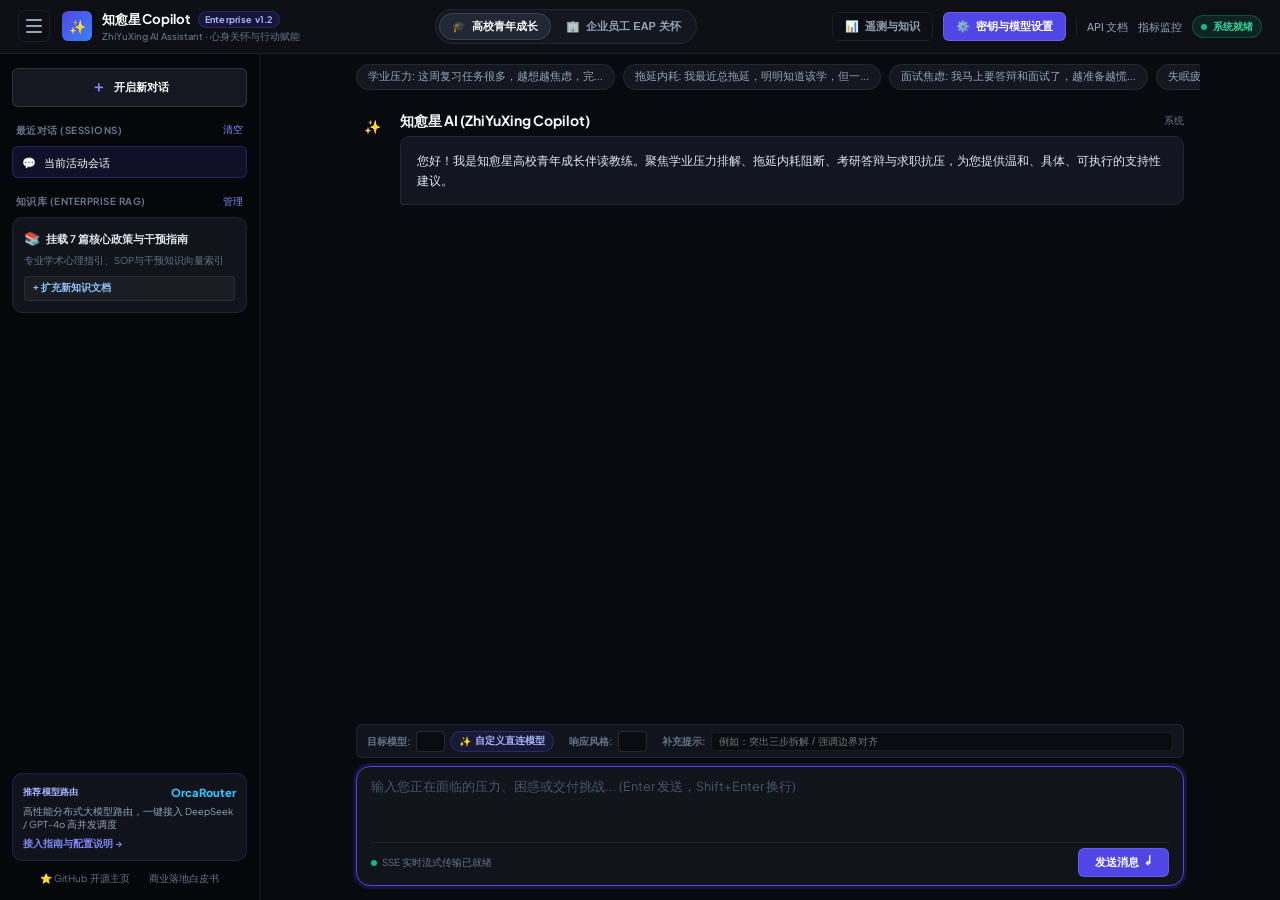
==== commit 4eab60c5: "feat(ui): overhaul color palette to Titanium Carbon minimalist aesthetic and optimize layout with co" ====
--- a/static/index.html
+++ b/static/index.html
@@ -14,23 +14,26 @@
     <link rel="stylesheet" href="/static/style.css" />
   </head>
   <body>
-    <!-- Ambient Lighting Backdrop Glows -->
-    <div class="ambient-glow glow-top"></div>
-    <div class="ambient-glow glow-bottom"></div>
-
     <div class="app-shell">
-      <!-- 1. Top Navigation Bar (Linear / Vercel Ultra Header) -->
+      <!-- 1. Top Navigation Bar (Modern Sleek SaaS Header) -->
       <header class="top-nav">
-        <div class="nav-brand">
-          <div class="brand-avatar">
-            <span class="brand-sparkle">✨</span>
-          </div>
-          <div class="brand-titles">
-            <div class="brand-name-row">
-              <span class="brand-title">知愈星 Copilot</span>
-              <span class="pill-badge pill-badge-pro">Enterprise v1.2</span>
-            </div>
-            <span class="brand-sub">ZhiYuXing AI Assistant · 心身关怀与行动赋能</span>
+        <div class="nav-left">
+          <button id="toggle-sidebar-btn" class="nav-icon-btn" type="button" title="展开/收起侧边栏">
+            <span class="icon-bar"></span>
+            <span class="icon-bar"></span>
+            <span class="icon-bar"></span>
+          </button>
+          <div class="nav-brand">
+            <div class="brand-avatar">
+              <span class="brand-sparkle">✨</span>
+            </div>
+            <div class="brand-titles">
+              <div class="brand-name-row">
+                <span class="brand-title">知愈星 Copilot</span>
+                <span class="pill-badge pill-badge-pro">Enterprise v1.2</span>
+              </div>
+              <span class="brand-sub">ZhiYuXing AI Assistant · 心身关怀与行动赋能</span>
+            </div>
           </div>
         </div>
 
@@ -48,6 +51,10 @@
 
         <!-- Nav Right Actions -->
         <div class="nav-actions">
+          <button id="toggle-inspector-btn" class="nav-btn nav-btn-outline" type="button" title="展开/收起遥测与知识库抽屉">
+            <span class="btn-icon">📊</span>
+            <span class="btn-text">遥测与知识</span>
+          </button>
           <button id="open-settings-modal-btn" class="nav-btn nav-btn-primary" type="button">
             <span class="btn-icon">⚙️</span>
             <span>密钥与模型设置</span>
@@ -59,10 +66,10 @@
         </div>
       </header>
 
-      <!-- 2. Workspace Grid (3-Column Modern Glass Layout) -->
-      <div class="workspace-grid">
+      <!-- 2. Workspace Grid (Flexible Modern Layout) -->
+      <div class="workspace-grid" id="workspace-grid">
         <!-- Sidebar: Sessions & Knowledge -->
-        <aside class="sidebar-pane">
+        <aside class="sidebar-pane" id="sidebar-pane">
           <div class="sidebar-top-action">
             <button id="new-chat-btn" class="btn-new-chat" type="button">
               <span class="plus-icon">＋</span>
@@ -123,140 +130,149 @@
 
         <!-- Main Chat Area -->
         <main class="chat-workspace">
-          <!-- Suggestion Chips Scroll Track -->
-          <div class="prompt-chips-wrapper">
-            <div class="prompt-chips-container" id="prompt-chips-container">
-              <!-- Dynamically populated chips -->
-            </div>
-          </div>
-
-          <!-- Chat Messages Timeline -->
-          <div class="chat-timeline" id="chat-timeline">
-            <div class="chat-bubble assistant-bubble intro-bubble">
-              <div class="bubble-avatar-wrapper">
-                <div class="bubble-avatar assistant-avatar">✨</div>
-              </div>
-              <div class="bubble-content-box">
-                <div class="bubble-top-meta">
-                  <span class="sender-name">知愈星 AI (ZhiYuXing Copilot)</span>
-                  <span class="sender-tag">官方赋能智能体</span>
-                  <span class="bubble-time">刚刚</span>
-                </div>
-                <div class="bubble-body" id="intro-body">
-                  您好！我是知愈星 AI 心身关怀与行动赋能智能体。无论是学业压力排解、拖延内耗阻断，还是职场倦怠修复与任务切片破冰，我都可以为您提供兼具共情与可执行微步的支持。
-                </div>
-              </div>
-            </div>
-          </div>
-
-          <!-- Bottom Floating Input Studio Deck -->
-          <div class="chat-input-studio">
-            <!-- Hidden backward-compatible response fields -->
-            <div style="display:none;">
-              <span id="status-badge">等待输入</span>
-              <span id="response-mode">等待对话</span>
-              <p id="response-text"></p>
-              <p id="response-meta"></p>
-              <ul id="history-list"></ul>
-            </div>
-
-            <!-- Configuration Selector Strip -->
-            <div class="config-bar">
-              <div class="config-cell">
-                <label for="model_target" class="config-label">目标模型:</label>
-                <div class="select-container">
-                  <select id="model_target" name="model_target" class="glass-select"></select>
-                </div>
-                <button type="button" id="toggle-custom-target-btn" class="btn-custom-pill" title="自定义配置模型（供应商、Base URL、API Key、模型名）">
-                  <span class="pill-spark">✨</span> 自定义直连模型
-                </button>
-                <span id="model-helper" class="helper-bubble"></span>
-              </div>
-
-              <div class="config-cell">
-                <label for="response_style" class="config-label">响应风格:</label>
-                <div class="select-container">
-                  <select id="response_style" name="response_style" class="glass-select"></select>
-                </div>
-                <span id="style-helper" class="helper-bubble"></span>
-              </div>
-
-              <div class="config-cell config-cell-hint">
-                <label for="system_hint" class="config-label">补充提示:</label>
-                <input
-                  id="system_hint"
-                  name="system_hint"
-                  type="text"
-                  class="glass-input"
-                  placeholder="例如：突出三步拆解 / 强调边界对齐"
-                />
-              </div>
-            </div>
-
-            <!-- Custom Model Quick Direct Connect Box (Collapsible) -->
-            <div id="custom-model-bar" class="custom-model-box" style="display:none;">
-              <div class="custom-box-top">
-                <div class="custom-box-title">
-                  <span class="pulse-indicator"></span>
-                  <strong>自定义模型直连参数 (本次请求按此配置实时路由)</strong>
-                </div>
-                <div class="custom-box-presets">
-                  <button type="button" id="custom-fill-orcarouter" class="chip-action">OrcaRouter 推荐</button>
-                  <button type="button" id="custom-fill-siliconflow" class="chip-action">硅基流动</button>
-                  <button type="button" id="custom-fill-ollama" class="chip-action">本地 Ollama</button>
-                  <button type="button" id="close-custom-model-bar-btn" class="close-custom-btn">✕ 收起</button>
-                </div>
-              </div>
-              <div class="custom-box-grid">
-                <div class="box-field">
-                  <label for="custom-target-provider">供应商名称 (Provider):</label>
-                  <input type="text" id="custom-target-provider" placeholder="例如：OrcaRouter / SiliconFlow / PrivateGW" />
-                </div>
-                <div class="box-field">
-                  <label for="custom-target-model">模型标识 (Model):</label>
-                  <input type="text" id="custom-target-model" placeholder="例如：deepseek-chat / llama-3-70b" />
-                </div>
-                <div class="box-field">
-                  <label for="custom-target-baseurl">API Base URL:</label>
-                  <input type="url" id="custom-target-baseurl" placeholder="https://api.orcarouter.com/v1" />
-                </div>
-                <div class="box-field">
-                  <label for="custom-target-apikey">API Key (密钥):</label>
-                  <input type="password" id="custom-target-apikey" placeholder="sk-..." autocomplete="off" />
-                </div>
-              </div>
-            </div>
-
-            <!-- Input Box -->
-            <form id="chat-form" class="studio-input-form">
-              <div class="studio-textarea-card">
-                <textarea
-                  id="message"
-                  name="message"
-                  rows="3"
-                  placeholder="输入您正在面临的压力、困惑或交付挑战... (Enter 发送，Shift+Enter 换行)"
-                  required
-                ></textarea>
-                <div class="studio-form-bottom">
-                  <div class="stream-badge">
-                    <span class="live-dot"></span>
-                    <span>SSE 实时流式传输已就绪</span>
-                  </div>
-                  <button id="submit-button" class="btn-send-studio" type="submit">
-                    <span>发送消息</span>
-                    <span class="send-arrow">↵</span>
+          <div class="chat-inner-container">
+            <!-- Suggestion Chips Scroll Track -->
+            <div class="prompt-chips-wrapper">
+              <div class="prompt-chips-container" id="prompt-chips-container">
+                <!-- Dynamically populated chips -->
+              </div>
+            </div>
+
+            <!-- Chat Messages Timeline -->
+            <div class="chat-timeline" id="chat-timeline">
+              <div class="chat-bubble assistant-bubble intro-bubble">
+                <div class="bubble-avatar-wrapper">
+                  <div class="bubble-avatar assistant-avatar">✨</div>
+                </div>
+                <div class="bubble-content-box">
+                  <div class="bubble-top-meta">
+                    <span class="sender-name">知愈星 AI (ZhiYuXing Copilot)</span>
+                    <span class="sender-tag">官方赋能智能体</span>
+                    <span class="bubble-time">刚刚</span>
+                  </div>
+                  <div class="bubble-body" id="intro-body">
+                    您好！我是知愈星 AI 心身关怀与行动赋能智能体。无论是学业压力排解、拖延内耗阻断，还是职场倦怠修复与任务切片破冰，我都可以为您提供兼具共情与可执行微步的支持。
+                  </div>
+                </div>
+              </div>
+            </div>
+
+            <!-- Bottom Floating Input Studio Deck -->
+            <div class="chat-input-studio">
+              <!-- Hidden backward-compatible response fields -->
+              <div style="display:none;">
+                <span id="status-badge">等待输入</span>
+                <span id="response-mode">等待对话</span>
+                <p id="response-text"></p>
+                <p id="response-meta"></p>
+                <ul id="history-list"></ul>
+              </div>
+
+              <!-- Configuration Selector Strip -->
+              <div class="config-bar">
+                <div class="config-cell">
+                  <label for="model_target" class="config-label">目标模型:</label>
+                  <div class="select-container">
+                    <select id="model_target" name="model_target" class="glass-select"></select>
+                  </div>
+                  <button type="button" id="toggle-custom-target-btn" class="btn-custom-pill" title="自定义配置模型（供应商、Base URL、API Key、模型名）">
+                    <span class="pill-spark">✨</span> 自定义直连模型
                   </button>
-                </div>
-              </div>
-            </form>
+                  <span id="model-helper" class="helper-bubble"></span>
+                </div>
+
+                <div class="config-cell">
+                  <label for="response_style" class="config-label">响应风格:</label>
+                  <div class="select-container">
+                    <select id="response_style" name="response_style" class="glass-select"></select>
+                  </div>
+                  <span id="style-helper" class="helper-bubble"></span>
+                </div>
+
+                <div class="config-cell config-cell-hint">
+                  <label for="system_hint" class="config-label">补充提示:</label>
+                  <input
+                    id="system_hint"
+                    name="system_hint"
+                    type="text"
+                    class="glass-input"
+                    placeholder="例如：突出三步拆解 / 强调边界对齐"
+                  />
+                </div>
+              </div>
+
+              <!-- Custom Model Quick Direct Connect Box (Collapsible) -->
+              <div id="custom-model-bar" class="custom-model-box" style="display:none;">
+                <div class="custom-box-top">
+                  <div class="custom-box-title">
+                    <span class="pulse-indicator"></span>
+                    <strong>自定义模型直连参数 (本次请求按此配置实时路由)</strong>
+                  </div>
+                  <div class="custom-box-presets">
+                    <button type="button" id="custom-fill-orcarouter" class="chip-action">OrcaRouter 推荐</button>
+                    <button type="button" id="custom-fill-siliconflow" class="chip-action">硅基流动</button>
+                    <button type="button" id="custom-fill-ollama" class="chip-action">本地 Ollama</button>
+                    <button type="button" id="close-custom-model-bar-btn" class="close-custom-btn">✕ 收起</button>
+                  </div>
+                </div>
+                <div class="custom-box-grid">
+                  <div class="box-field">
+                    <label for="custom-target-provider">供应商名称 (Provider):</label>
+                    <input type="text" id="custom-target-provider" placeholder="例如：OrcaRouter / SiliconFlow / PrivateGW" />
+                  </div>
+                  <div class="box-field">
+                    <label for="custom-target-model">模型标识 (Model):</label>
+                    <input type="text" id="custom-target-model" placeholder="例如：deepseek-chat / llama-3-70b" />
+                  </div>
+                  <div class="box-field">
+                    <label for="custom-target-baseurl">API Base URL:</label>
+                    <input type="url" id="custom-target-baseurl" placeholder="https://api.orcarouter.com/v1" />
+                  </div>
+                  <div class="box-field">
+                    <label for="custom-target-apikey">API Key (密钥):</label>
+                    <input type="password" id="custom-target-apikey" placeholder="sk-..." autocomplete="off" />
+                  </div>
+                </div>
+              </div>
+
+              <!-- Input Box -->
+              <form id="chat-form" class="studio-input-form">
+                <div class="studio-textarea-card">
+                  <textarea
+                    id="message"
+                    name="message"
+                    rows="3"
+                    placeholder="输入您正在面临的压力、困惑或交付挑战... (Enter 发送，Shift+Enter 换行)"
+                    required
+                  ></textarea>
+                  <div class="studio-form-bottom">
+                    <div class="stream-badge">
+                      <span class="live-dot"></span>
+                      <span>SSE 实时流式传输已就绪</span>
+                    </div>
+                    <button id="submit-button" class="btn-send-studio" type="submit">
+                      <span>发送消息</span>
+                      <span class="send-arrow">↵</span>
+                    </button>
+                  </div>
+                </div>
+              </form>
+            </div>
           </div>
         </main>
 
         <!-- Observability & Telemetry Inspector (Right Pane) -->
-        <aside class="inspector-pane">
+        <aside class="inspector-pane" id="inspector-pane">
+          <div class="inspector-top-bar">
+            <div class="inspector-top-title">
+              <span class="inspector-icon">📊</span>
+              <span>实时遥测与知识库</span>
+            </div>
+            <button id="close-inspector-btn" class="close-inspector-btn" type="button" title="收起遥测面板">✕</button>
+          </div>
           <div class="inspector-card">
             <div class="inspector-header">
-              <span class="inspector-icon">📊</span>
+              <span class="inspector-icon">⚡</span>
               <h3 class="inspector-title">系统遥测与运行状态</h3>
             </div>
             <div class="metrics-grid">
--- a/static/style.css
+++ b/static/style.css
@@ -1,39 +1,37 @@
 /* ===================================================================
-   知愈星 AI Assistant (ZhiYuXing Copilot) · Enterprise Design System
-   Aesthetic: World-Class Silicon Valley SaaS (Linear + Vercel + Raycast)
+   知愈星 AI Assistant (ZhiYuXing Copilot) · Modern Carbon & Titanium Theme
+   Style: Minimalist Enterprise SaaS (Linear + Claude + Cursor Aesthetic)
    =================================================================== */
 
 :root {
-  /* Surface & Background */
-  --bg-base: #07090e;
-  --bg-surface: #0e131f;
-  --bg-surface-elevated: #141b2d;
-  --bg-glass: rgba(15, 23, 42, 0.72);
-  --bg-glass-card: rgba(22, 33, 56, 0.55);
-  --bg-glass-input: rgba(11, 17, 33, 0.85);
-  --bg-hover: rgba(255, 255, 255, 0.05);
-  --bg-active: rgba(99, 102, 241, 0.15);
+  /* Neutral Carbon Palette */
+  --bg-app: #090a0f;
+  --bg-top-nav: #0d0f15;
+  --bg-sidebar: #06070a;
+  --bg-surface: #11131a;
+  --bg-surface-elevated: #161922;
+  --bg-surface-hover: #1b1f2b;
+  --bg-input: #0b0d13;
+  --bg-card: #12141c;
 
   /* Typography Colors */
   --text-primary: #f8fafc;
   --text-secondary: #94a3b8;
   --text-tertiary: #64748b;
-  --text-inverse: #07090e;
-
-  /* Borders & Dividers */
-  --border-subtle: rgba(255, 255, 255, 0.06);
+  --text-muted: #475569;
+
+  /* Refined Subtle Borders */
+  --border-subtle: rgba(255, 255, 255, 0.07);
   --border-light: rgba(255, 255, 255, 0.12);
-  --border-focus: #6366f1;
-  --border-glow: rgba(99, 102, 241, 0.4);
-
-  /* Accents & Brand Gradients */
-  --brand-gradient: linear-gradient(135deg, #6366f1 0%, #8b5cf6 50%, #d946ef 100%);
-  --brand-gradient-hover: linear-gradient(135deg, #4f46e5 0%, #7c3aed 50%, #c026d3 100%);
-  --accent-cyan: #06b6d4;
-  --accent-teal: #14b8a6;
-  --accent-amber: #f59e0b;
-  --accent-rose: #f43f5e;
-  --accent-emerald: #10b981;
+  --border-focus: #4f46e5;
+  --border-active: rgba(99, 102, 241, 0.4);
+
+  /* Primary Accent & States */
+  --primary: #4f46e5;
+  --primary-hover: #4338ca;
+  --primary-light: #6366f1;
+  --primary-subtle: rgba(79, 70, 229, 0.12);
+  --primary-glow: rgba(79, 70, 229, 0.25);
 
   /* Status Colors */
   --status-low: #10b981;
@@ -41,27 +39,27 @@
   --status-med: #f59e0b;
   --status-med-bg: rgba(245, 158, 11, 0.12);
   --status-high: #ef4444;
-  --status-high-bg: rgba(239, 68, 68, 0.15);
+  --status-high-bg: rgba(239, 68, 68, 0.14);
   --status-crisis: #e11d48;
-  --status-crisis-bg: rgba(225, 29, 72, 0.22);
-
-  /* Elevation Shadows */
+  --status-crisis-bg: rgba(225, 29, 72, 0.18);
+
+  /* Shadows */
   --shadow-sm: 0 1px 2px rgba(0, 0, 0, 0.4);
-  --shadow-md: 0 6px 16px -4px rgba(0, 0, 0, 0.5), 0 2px 4px rgba(0, 0, 0, 0.3);
-  --shadow-lg: 0 20px 35px -10px rgba(0, 0, 0, 0.65), 0 6px 12px rgba(0, 0, 0, 0.4);
-  --shadow-brand: 0 4px 20px -2px rgba(99, 102, 241, 0.35);
+  --shadow-md: 0 4px 12px rgba(0, 0, 0, 0.45);
+  --shadow-lg: 0 12px 30px -4px rgba(0, 0, 0, 0.6);
+  --shadow-float: 0 16px 36px -6px rgba(0, 0, 0, 0.7);
 
   /* Radii */
   --radius-xs: 4px;
-  --radius-sm: 8px;
-  --radius-md: 12px;
-  --radius-lg: 16px;
-  --radius-xl: 22px;
+  --radius-sm: 6px;
+  --radius-md: 10px;
+  --radius-lg: 14px;
+  --radius-xl: 18px;
   --radius-full: 9999px;
 
   /* Typography */
-  --font-sans: "Plus Jakarta Sans", -apple-system, BlinkMacSystemFont, "Segoe UI", Roboto, "PingFang SC", "Microsoft YaHei", sans-serif;
-  --font-mono: "JetBrains Mono", ui-monospace, SFMono-Regular, Menlo, Monaco, Consolas, monospace;
+  --font-sans: "Plus Jakarta Sans", -apple-system, BlinkMacSystemFont, "Segoe UI", Roboto, sans-serif;
+  --font-mono: "JetBrains Mono", ui-monospace, SFMono-Regular, Menlo, Monaco, monospace;
 }
 
 /* ===================================================================
@@ -77,7 +75,7 @@
   height: 100%;
   width: 100%;
   font-family: var(--font-sans);
-  background-color: var(--bg-base);
+  background-color: var(--bg-app);
   color: var(--text-primary);
   font-size: 14px;
   line-height: 1.5;
@@ -86,75 +84,80 @@
   overflow: hidden;
 }
 
-/* Ambient Radial Glows */
-.ambient-glow {
-  position: fixed;
-  pointer-events: none;
-  z-index: 0;
-  border-radius: 50%;
-  filter: blur(120px);
-  opacity: 0.25;
-}
-
-.glow-top {
-  top: -120px;
-  left: 20%;
-  width: 500px;
-  height: 350px;
-  background: radial-gradient(circle, #6366f1 0%, #8b5cf6 60%, transparent 80%);
-}
-
-.glow-bottom {
-  bottom: -150px;
-  right: 15%;
-  width: 600px;
-  height: 400px;
-  background: radial-gradient(circle, #06b6d4 0%, #3b82f6 50%, transparent 80%);
-}
-
-/* Main Container Shell */
 .app-shell {
-  position: relative;
-  z-index: 1;
   display: flex;
   flex-direction: column;
   height: 100vh;
   width: 100vw;
-  background: radial-gradient(circle at 50% 0%, rgba(30, 41, 69, 0.3) 0%, transparent 70%);
+  background-color: var(--bg-app);
 }
 
 /* ===================================================================
-   2. Modern Linear/Vercel Header Navigation
+   2. Modern Sleek Navigation Header
    =================================================================== */
 .top-nav {
   display: flex;
   align-items: center;
   justify-content: space-between;
-  height: 60px;
-  padding: 0 24px;
+  height: 54px;
+  padding: 0 18px;
+  background: var(--bg-top-nav);
   border-bottom: 1px solid var(--border-subtle);
-  background: rgba(7, 9, 14, 0.75);
-  backdrop-filter: blur(20px);
-  -webkit-backdrop-filter: blur(20px);
   flex-shrink: 0;
+  z-index: 10;
+}
+
+.nav-left {
+  display: flex;
+  align-items: center;
+  gap: 12px;
+}
+
+.nav-icon-btn {
+  display: flex;
+  flex-direction: column;
+  justify-content: center;
+  align-items: center;
+  gap: 4px;
+  width: 32px;
+  height: 32px;
+  border-radius: var(--radius-sm);
+  background: transparent;
+  border: 1px solid var(--border-subtle);
+  cursor: pointer;
+  padding: 6px;
+  transition: all 0.15s ease;
+}
+
+.nav-icon-btn:hover {
+  background: var(--bg-surface-elevated);
+  border-color: var(--border-light);
+}
+
+.icon-bar {
+  display: block;
+  width: 16px;
+  height: 2px;
+  background: var(--text-secondary);
+  border-radius: 1px;
 }
 
 .nav-brand {
   display: flex;
   align-items: center;
-  gap: 12px;
+  gap: 10px;
 }
 
 .brand-avatar {
   display: flex;
   align-items: center;
   justify-content: center;
-  width: 36px;
-  height: 36px;
+  width: 30px;
+  height: 30px;
   border-radius: var(--radius-sm);
-  background: var(--brand-gradient);
-  box-shadow: var(--shadow-brand);
-  font-size: 18px;
+  background: linear-gradient(135deg, #4f46e5 0%, #3b82f6 100%);
+  color: #ffffff;
+  font-size: 14px;
 }
 
 .brand-titles {
@@ -169,119 +172,120 @@
 }
 
 .brand-title {
-  font-size: 1.05rem;
+  font-size: 0.95rem;
   font-weight: 700;
-  letter-spacing: -0.02em;
-  background: linear-gradient(135deg, #ffffff 30%, #cbd5e1 100%);
-  -webkit-background-clip: text;
-  -webkit-text-fill-color: transparent;
+  letter-spacing: -0.01em;
+  color: #ffffff;
 }
 
 .pill-badge {
+  font-size: 0.65rem;
+  font-weight: 700;
+  padding: 1px 6px;
+  border-radius: var(--radius-full);
+  letter-spacing: 0.03em;
+}
+
+.pill-badge-pro {
+  background: rgba(79, 70, 229, 0.16);
+  color: #a5b4fc;
+  border: 1px solid rgba(79, 70, 229, 0.3);
+}
+
+.brand-sub {
   font-size: 0.68rem;
-  font-weight: 700;
-  padding: 2px 7px;
-  border-radius: var(--radius-full);
-  text-transform: uppercase;
-  letter-spacing: 0.04em;
-}
-
-.pill-badge-pro {
-  background: rgba(99, 102, 241, 0.18);
-  color: #a5b4fc;
-  border: 1px solid rgba(99, 102, 241, 0.35);
-}
-
-.brand-sub {
-  font-size: 0.72rem;
   color: var(--text-tertiary);
   font-weight: 500;
 }
 
-/* Raycast-style Segmented Scenario Control */
+/* Raycast / macOS Segmented Scenario Control */
 .scenario-segmented-control {
   display: flex;
   align-items: center;
-  background: rgba(255, 255, 255, 0.04);
+  background: #141720;
   border: 1px solid var(--border-subtle);
   border-radius: var(--radius-full);
   padding: 3px;
-  gap: 4px;
+  gap: 3px;
 }
 
 .scenario-btn {
   display: flex;
   align-items: center;
   gap: 6px;
-  padding: 6px 14px;
+  padding: 5px 12px;
   border-radius: var(--radius-full);
   border: none;
   background: transparent;
   color: var(--text-secondary);
-  font-size: 0.8rem;
-  font-weight: 600;
-  cursor: pointer;
-  transition: all 0.2s cubic-bezier(0.4, 0, 0.2, 1);
+  font-size: 0.78rem;
+  font-weight: 600;
+  cursor: pointer;
+  transition: all 0.15s ease;
 }
 
 .scenario-btn:hover {
-  color: var(--text-primary);
-  background: rgba(255, 255, 255, 0.04);
+  color: #ffffff;
 }
 
 .scenario-btn.active {
-  background: var(--bg-surface-elevated);
+  background: #222736;
   color: #ffffff;
   box-shadow: var(--shadow-sm);
-  border: 1px solid rgba(255, 255, 255, 0.12);
-}
-
-.btn-icon {
-  font-size: 13px;
+  border: 1px solid var(--border-light);
 }
 
 /* Nav Actions Right */
 .nav-actions {
   display: flex;
   align-items: center;
-  gap: 12px;
+  gap: 10px;
 }
 
 .nav-btn {
   display: inline-flex;
   align-items: center;
   gap: 6px;
-  padding: 7px 14px;
+  padding: 6px 12px;
   border-radius: var(--radius-sm);
-  font-size: 0.8rem;
-  font-weight: 600;
-  cursor: pointer;
-  border: 1px solid transparent;
-  transition: all 0.2s ease;
+  font-size: 0.78rem;
+  font-weight: 600;
+  cursor: pointer;
+  transition: all 0.15s ease;
 }
 
 .nav-btn-primary {
-  background: rgba(99, 102, 241, 0.12);
-  color: #c7d2fe;
-  border-color: rgba(99, 102, 241, 0.3);
+  background: #4f46e5;
+  color: #ffffff;
+  border: 1px solid rgba(255, 255, 255, 0.15);
 }
 
 .nav-btn-primary:hover {
-  background: rgba(99, 102, 241, 0.22);
-  border-color: rgba(99, 102, 241, 0.5);
-  color: #ffffff;
+  background: #4338ca;
+}
+
+.nav-btn-outline {
+  background: transparent;
+  color: var(--text-secondary);
+  border: 1px solid var(--border-subtle);
+}
+
+.nav-btn-outline:hover, .nav-btn-outline.active {
+  background: var(--bg-surface-elevated);
+  color: #ffffff;
+  border-color: var(--border-light);
 }
 
 .nav-divider {
   width: 1px;
-  height: 18px;
+  height: 16px;
   background: var(--border-subtle);
 }
 
 .nav-link {
   color: var(--text-secondary);
   text-decoration: none;
-  font-size: 0.78rem;
+  font-size: 0.76rem;
   font-weight: 500;
   transition: color 0.15s;
 }
@@ -294,12 +298,12 @@
   display: inline-flex;
   align-items: center;
   gap: 6px;
-  padding: 4px 10px;
+  padding: 3px 8px;
   border-radius: var(--radius-full);
   background: var(--status-low-bg);
   color: #34d399;
   border: 1px solid rgba(16, 185, 129, 0.3);
-  font-size: 0.72rem;
+  font-size: 0.7rem;
   font-weight: 600;
 }
 
@@ -310,29 +314,50 @@
   height: 6px;
   border-radius: 50%;
   background: #10b981;
-  box-shadow: 0 0 8px #10b981;
 }
 
 /* ===================================================================
-   3. Workspace Grid (Sidebar | Chat Stream | Inspector)
+   3. Flexible Workspace Grid (Collapsible Left & Right)
    =================================================================== */
 .workspace-grid {
   display: grid;
-  grid-template-columns: 260px 1fr 310px;
-  height: calc(100vh - 60px);
+  grid-template-columns: 260px 1fr 0px;
+  height: calc(100vh - 54px);
   overflow: hidden;
-}
-
-/* Sidebar */
+  transition: grid-template-columns 0.25s cubic-bezier(0.4, 0, 0.2, 1);
+}
+
+/* When Inspector is open */
+.workspace-grid.inspector-open {
+  grid-template-columns: 260px 1fr 320px;
+}
+
+/* When Sidebar is collapsed */
+.workspace-grid.sidebar-collapsed {
+  grid-template-columns: 0px 1fr 0px;
+}
+
+.workspace-grid.sidebar-collapsed.inspector-open {
+  grid-template-columns: 0px 1fr 320px;
+}
+
+/* Sidebar Pane */
 .sidebar-pane {
   display: flex;
   flex-direction: column;
+  background: var(--bg-sidebar);
   border-right: 1px solid var(--border-subtle);
-  background: rgba(11, 15, 25, 0.65);
-  backdrop-filter: blur(16px);
-  padding: 16px 14px;
-  gap: 18px;
+  padding: 14px 12px;
+  gap: 16px;
   overflow-y: auto;
+  overflow-x: hidden;
+  transition: opacity 0.2s, padding 0.2s;
+}
+
+.workspace-grid.sidebar-collapsed .sidebar-pane {
+  padding: 0;
+  opacity: 0;
+  pointer-events: none;
 }
 
 .sidebar-top-action {
@@ -345,31 +370,31 @@
   align-items: center;
   justify-content: center;
   gap: 8px;
-  padding: 10px 16px;
+  padding: 9px 14px;
   border-radius: var(--radius-sm);
-  background: rgba(255, 255, 255, 0.05);
+  background: #151821;
   border: 1px solid var(--border-light);
-  color: var(--text-primary);
-  font-weight: 600;
-  font-size: 0.85rem;
-  cursor: pointer;
-  transition: all 0.2s ease;
+  color: #ffffff;
+  font-weight: 600;
+  font-size: 0.82rem;
+  cursor: pointer;
+  transition: all 0.15s ease;
 }
 
 .btn-new-chat:hover {
-  background: rgba(255, 255, 255, 0.09);
-  border-color: rgba(255, 255, 255, 0.2);
+  background: #1c202c;
+  border-color: rgba(255, 255, 255, 0.22);
 }
 
 .plus-icon {
-  font-size: 16px;
-  color: #a5b4fc;
+  font-size: 15px;
+  color: #818cf8;
 }
 
 .sidebar-group {
   display: flex;
   flex-direction: column;
-  gap: 10px;
+  gap: 8px;
 }
 
 .sidebar-group-header {
@@ -380,7 +405,7 @@
 }
 
 .sidebar-group-title {
-  font-size: 0.72rem;
+  font-size: 0.7rem;
   font-weight: 700;
   text-transform: uppercase;
   letter-spacing: 0.05em;
@@ -399,42 +424,38 @@
 
 .text-link-btn:hover {
   color: #a5b4fc;
-  text-decoration: underline;
 }
 
 .session-list {
   list-style: none;
   display: flex;
   flex-direction: column;
-  gap: 4px;
-}
-
-.session-item {
-  display: flex;
-  align-items: center;
+  gap: 3px;
+}
+
+.session-item, .session-nav-item {
+  display: flex;
+  align-items: center;
+  justify-content: space-between;
   gap: 8px;
-  padding: 8px 10px;
+  padding: 7px 9px;
   border-radius: var(--radius-sm);
   color: var(--text-secondary);
-  font-size: 0.82rem;
+  font-size: 0.8rem;
   cursor: pointer;
   transition: all 0.15s ease;
   border: 1px solid transparent;
 }
 
-.session-item:hover {
+.session-item:hover, .session-nav-item:hover {
   background: rgba(255, 255, 255, 0.04);
   color: var(--text-primary);
 }
 
-.session-item.active {
-  background: rgba(99, 102, 241, 0.12);
-  color: #ffffff;
-  border-color: rgba(99, 102, 241, 0.3);
-}
-
-.session-item-icon {
-  font-size: 13px;
+.session-item.active, .session-nav-item.active {
+  background: rgba(79, 70, 229, 0.14);
+  color: #ffffff;
+  border-color: rgba(79, 70, 229, 0.35);
 }
 
 .session-title {
@@ -444,47 +465,67 @@
   flex: 1;
 }
 
+.session-del-btn {
+  background: none;
+  border: none;
+  color: var(--text-muted);
+  font-size: 0.95rem;
+  cursor: pointer;
+  padding: 0 4px;
+  line-height: 1;
+  opacity: 0;
+  transition: opacity 0.15s, color 0.15s;
+}
+
+.session-nav-item:hover .session-del-btn {
+  opacity: 1;
+}
+
+.session-del-btn:hover {
+  color: #ef4444;
+}
+
 /* Sidebar Knowledge Card Widget */
 .knowledge-card-widget {
-  background: var(--bg-glass-card);
+  background: var(--bg-card);
   border: 1px solid var(--border-subtle);
   border-radius: var(--radius-md);
-  padding: 12px;
-  display: flex;
-  flex-direction: column;
+  padding: 11px;
+  display: flex;
+  flex-direction: column;
+  gap: 5px;
+}
+
+.knowledge-widget-header {
+  display: flex;
+  align-items: center;
   gap: 6px;
 }
 
-.knowledge-widget-header {
-  display: flex;
-  align-items: center;
-  gap: 6px;
-}
-
 .widget-icon {
-  font-size: 14px;
+  font-size: 13px;
 }
 
 .widget-title {
-  font-size: 0.78rem;
+  font-size: 0.76rem;
   font-weight: 600;
   color: #e2e8f0;
 }
 
 .widget-sub {
-  font-size: 0.7rem;
+  font-size: 0.68rem;
   color: var(--text-tertiary);
   line-height: 1.35;
 }
 
 .btn-widget-action {
   margin-top: 4px;
-  padding: 6px 10px;
-  border-radius: var(--radius-xs);
-  background: rgba(255, 255, 255, 0.05);
+  padding: 5px 8px;
+  border-radius: var(--radius-xs);
+  background: rgba(255, 255, 255, 0.04);
   border: 1px solid var(--border-subtle);
   color: #93c5fd;
-  font-size: 0.72rem;
+  font-size: 0.7rem;
   font-weight: 600;
   cursor: pointer;
   text-align: left;
@@ -492,27 +533,27 @@
 }
 
 .btn-widget-action:hover {
-  background: rgba(255, 255, 255, 0.1);
-  color: #ffffff;
-}
-
-/* Sidebar Footer & OrcaRouter Promotion Card */
+  background: rgba(255, 255, 255, 0.08);
+  color: #ffffff;
+}
+
+/* Sidebar Footer & OrcaRouter Card */
 .sidebar-footer {
   margin-top: auto;
   display: flex;
   flex-direction: column;
-  gap: 12px;
+  gap: 10px;
   flex-shrink: 0;
 }
 
 .partner-glass-card {
-  background: linear-gradient(135deg, rgba(30, 41, 59, 0.6) 0%, rgba(15, 23, 42, 0.8) 100%);
-  border: 1px solid rgba(99, 102, 241, 0.25);
+  background: #10131b;
+  border: 1px solid rgba(79, 70, 229, 0.25);
   border-radius: var(--radius-md);
-  padding: 12px;
-  display: flex;
-  flex-direction: column;
-  gap: 6px;
+  padding: 10px;
+  display: flex;
+  flex-direction: column;
+  gap: 5px;
 }
 
 .partner-row {
@@ -526,12 +567,12 @@
   font-weight: 700;
   color: #a5b4fc;
   text-transform: uppercase;
-  letter-spacing: 0.04em;
+  letter-spacing: 0.03em;
 }
 
 .partner-brand {
   font-weight: 800;
-  font-size: 0.82rem;
+  font-size: 0.8rem;
   color: #38bdf8;
   text-decoration: none;
 }
@@ -541,21 +582,20 @@
 }
 
 .partner-intro {
-  font-size: 0.7rem;
+  font-size: 0.68rem;
   color: var(--text-secondary);
   line-height: 1.35;
 }
 
 .partner-learn-more {
-  font-size: 0.7rem;
+  font-size: 0.68rem;
   font-weight: 600;
   color: #818cf8;
   text-decoration: none;
-  margin-top: 2px;
 }
 
 .partner-learn-more:hover {
-  color: #c7d2fe;
+  color: #a5b4fc;
 }
 
 .footer-links {
@@ -563,7 +603,7 @@
   align-items: center;
   justify-content: center;
   gap: 8px;
-  font-size: 0.72rem;
+  font-size: 0.7rem;
 }
 
 .footer-link {
@@ -581,20 +621,30 @@
 }
 
 /* ===================================================================
-   4. Chat Workspace (Timeline & Floating Input Studio)
+   4. Chat Workspace & Centered Inner Container
    =================================================================== */
 .chat-workspace {
   display: flex;
   flex-direction: column;
   height: 100%;
+  background: var(--bg-app);
+  overflow: hidden;
   position: relative;
-  background: transparent;
-  overflow: hidden;
-}
-
-/* Prompt Chips Bar */
+}
+
+.chat-inner-container {
+  max-width: 860px;
+  width: 100%;
+  margin: 0 auto;
+  height: 100%;
+  display: flex;
+  flex-direction: column;
+  position: relative;
+}
+
+/* Prompt Suggestion Chips */
 .prompt-chips-wrapper {
-  padding: 10px 24px 4px;
+  padding: 10px 16px 4px;
   overflow-x: auto;
   flex-shrink: 0;
 }
@@ -604,7 +654,7 @@
 }
 
 .prompt-chips-wrapper::-webkit-scrollbar-thumb {
-  background: rgba(255, 255, 255, 0.1);
+  background: rgba(255, 255, 255, 0.08);
   border-radius: var(--radius-full);
 }
 
@@ -618,51 +668,44 @@
 .prompt-chip {
   display: inline-flex;
   align-items: center;
-  gap: 6px;
-  padding: 6px 12px;
-  background: rgba(255, 255, 255, 0.04);
+  gap: 5px;
+  padding: 5px 11px;
+  background: #141720;
   border: 1px solid var(--border-subtle);
   border-radius: var(--radius-full);
   color: var(--text-secondary);
-  font-size: 0.76rem;
+  font-size: 0.75rem;
   cursor: pointer;
   white-space: nowrap;
   transition: all 0.15s ease;
 }
 
 .prompt-chip:hover {
-  background: rgba(255, 255, 255, 0.08);
-  border-color: rgba(255, 255, 255, 0.15);
-  color: #ffffff;
-  transform: translateY(-1px);
+  background: #1e2230;
+  border-color: var(--border-light);
+  color: #ffffff;
 }
 
 /* Chat Timeline */
 .chat-timeline {
   flex: 1;
   overflow-y: auto;
-  padding: 16px 32px 20px;
-  display: flex;
-  flex-direction: column;
-  gap: 20px;
+  padding: 16px 16px 24px;
+  display: flex;
+  flex-direction: column;
+  gap: 18px;
 }
 
 .chat-bubble {
   display: flex;
-  gap: 14px;
-  max-width: 88%;
-  animation: fadeInBubble 0.25s cubic-bezier(0.4, 0, 0.2, 1);
+  gap: 12px;
+  width: 100%;
+  animation: fadeInBubble 0.2s ease;
 }
 
 @keyframes fadeInBubble {
-  from {
-    opacity: 0;
-    transform: translateY(6px);
-  }
-  to {
-    opacity: 1;
-    transform: translateY(0);
-  }
+  from { opacity: 0; transform: translateY(4px); }
+  to { opacity: 1; transform: translateY(0); }
 }
 
 .bubble-avatar-wrapper {
@@ -671,42 +714,42 @@
 }
 
 .bubble-avatar {
-  width: 34px;
-  height: 34px;
+  width: 32px;
+  height: 32px;
   border-radius: var(--radius-sm);
   display: flex;
   align-items: center;
   justify-content: center;
-  font-size: 15px;
+  font-size: 14px;
 }
 
 .assistant-avatar {
-  background: var(--brand-gradient);
-  box-shadow: 0 0 16px -2px rgba(99, 102, 241, 0.5);
-  color: #ffffff;
+  background: #1e2333;
+  border: 1px solid rgba(99, 102, 241, 0.35);
+  color: #a5b4fc;
 }
 
 .user-avatar {
-  background: linear-gradient(135deg, #334155 0%, #1e293b 100%);
+  background: #272c3d;
   border: 1px solid var(--border-light);
-  color: #e2e8f0;
-}
-
-.bubble-content-box {
-  display: flex;
-  flex-direction: column;
-  gap: 6px;
-  width: 100%;
-}
-
-.bubble-top-meta {
+  color: #ffffff;
+}
+
+.bubble-content-box, .bubble-content {
+  display: flex;
+  flex-direction: column;
+  gap: 5px;
+  max-width: calc(100% - 44px);
+}
+
+.bubble-top-meta, .bubble-header {
   display: flex;
   align-items: center;
   gap: 8px;
 }
 
 .sender-name {
-  font-size: 0.82rem;
+  font-size: 0.8rem;
   font-weight: 700;
   color: var(--text-primary);
 }
@@ -714,20 +757,20 @@
 .sender-tag {
   font-size: 0.65rem;
   font-weight: 600;
-  padding: 1px 6px;
-  border-radius: var(--radius-xs);
-  background: rgba(99, 102, 241, 0.15);
+  padding: 1px 5px;
+  border-radius: var(--radius-xs);
+  background: rgba(79, 70, 229, 0.15);
   color: #a5b4fc;
 }
 
 .bubble-time {
-  font-size: 0.7rem;
+  font-size: 0.68rem;
   color: var(--text-tertiary);
   margin-left: auto;
 }
 
 .bubble-body {
-  padding: 14px 18px;
+  padding: 13px 16px;
   border-radius: var(--radius-md);
   font-size: 0.88rem;
   line-height: 1.65;
@@ -736,20 +779,18 @@
 
 /* User Message */
 .user-bubble {
-  align-self: flex-end;
   flex-direction: row-reverse;
 }
 
-.user-bubble .bubble-content-box {
+.user-bubble .bubble-content-box, .user-bubble .bubble-content {
   align-items: flex-end;
 }
 
 .user-bubble .bubble-body {
-  background: linear-gradient(135deg, #3730a3 0%, #4338ca 100%);
-  color: #ffffff;
-  border: 1px solid rgba(165, 180, 252, 0.2);
-  border-bottom-right-radius: 4px;
-  box-shadow: 0 4px 14px -2px rgba(67, 56, 202, 0.4);
+  background: #1c2132;
+  color: #ffffff;
+  border: 1px solid rgba(99, 102, 241, 0.3);
+  border-bottom-right-radius: 3px;
 }
 
 /* Assistant Message */
@@ -758,31 +799,28 @@
 }
 
 .assistant-bubble .bubble-body {
-  background: rgba(18, 26, 44, 0.75);
-  backdrop-filter: blur(14px);
+  background: #131620;
   border: 1px solid var(--border-subtle);
   color: #e2e8f0;
-  border-bottom-left-radius: 4px;
-  box-shadow: var(--shadow-sm);
-}
-
-/* Assistant Markdown Elements */
+  border-bottom-left-radius: 3px;
+}
+
+/* Markdown in bubbles */
 .bubble-body h1, .bubble-body h2, .bubble-body h3, .bubble-body h4 {
-  margin: 12px 0 6px;
+  margin: 10px 0 5px;
   color: #ffffff;
   font-weight: 700;
 }
-
-.bubble-body h1 { font-size: 1.15rem; }
-.bubble-body h2 { font-size: 1.05rem; }
-.bubble-body h3 { font-size: 0.95rem; }
+.bubble-body h1 { font-size: 1.1rem; }
+.bubble-body h2 { font-size: 1rem; }
+.bubble-body h3 { font-size: 0.92rem; }
 
 .bubble-body p {
-  margin: 6px 0;
+  margin: 5px 0;
 }
 
 .bubble-body ul, .bubble-body ol {
-  margin: 6px 0 6px 20px;
+  margin: 5px 0 5px 18px;
 }
 
 .bubble-body li {
@@ -790,28 +828,27 @@
 }
 
 .bubble-body blockquote {
-  border-left: 3px solid #6366f1;
+  border-left: 3px solid #4f46e5;
   padding-left: 10px;
   margin: 8px 0;
   color: #94a3b8;
-  background: rgba(99, 102, 241, 0.05);
-  border-radius: 0 var(--radius-xs) var(--radius-xs) 0;
+  background: rgba(79, 70, 229, 0.05);
 }
 
 .bubble-body code {
   font-family: var(--font-mono);
   font-size: 0.82em;
-  padding: 2px 6px;
-  border-radius: var(--radius-xs);
-  background: rgba(255, 255, 255, 0.08);
+  padding: 2px 5px;
+  border-radius: var(--radius-xs);
+  background: rgba(255, 255, 255, 0.06);
   color: #f472b6;
 }
 
 .bubble-body pre {
-  margin: 10px 0;
-  padding: 12px 14px;
+  margin: 8px 0;
+  padding: 10px 12px;
   border-radius: var(--radius-sm);
-  background: #090d16;
+  background: #090a0f;
   border: 1px solid var(--border-subtle);
   overflow-x: auto;
 }
@@ -825,69 +862,74 @@
 .bubble-body table {
   width: 100%;
   border-collapse: collapse;
-  margin: 10px 0;
-  font-size: 0.82rem;
+  margin: 8px 0;
+  font-size: 0.8rem;
 }
 
 .bubble-body th, .bubble-body td {
-  padding: 8px 10px;
+  padding: 6px 9px;
   border: 1px solid var(--border-subtle);
 }
 
 .bubble-body th {
-  background: rgba(255, 255, 255, 0.05);
-  font-weight: 600;
-  color: #ffffff;
-}
-
-/* Stream Pulse Cursor */
-.stream-cursor {
+  background: rgba(255, 255, 255, 0.04);
+  font-weight: 600;
+}
+
+.stream-cursor, .cursor-blink {
   display: inline-block;
   width: 6px;
   height: 14px;
   margin-left: 4px;
   vertical-align: -2px;
   background: #6366f1;
-  animation: cursorBlink 0.9s infinite;
+  animation: cursorBlink 0.8s infinite;
 }
 
 @keyframes cursorBlink {
   0%, 100% { opacity: 1; }
   50% { opacity: 0; }
+}
+
+.bubble-meta-footer {
+  margin-top: 6px;
+  padding-top: 6px;
+  border-top: 1px solid var(--border-subtle);
+  font-size: 0.72rem;
+  color: var(--text-tertiary);
 }
 
 /* ===================================================================
    5. Floating Studio Input Deck & Custom Model Direct Connect
    =================================================================== */
 .chat-input-studio {
-  padding: 0 24px 18px;
+  padding: 0 16px 14px;
   display: flex;
   flex-direction: column;
   gap: 8px;
   flex-shrink: 0;
-  background: linear-gradient(180deg, transparent 0%, rgba(7, 9, 14, 0.9) 30%);
-}
-
-/* Configuration Selector Strip */
+  background: linear-gradient(180deg, transparent 0%, var(--bg-app) 30%);
+}
+
+/* Config Selector Strip */
 .config-bar {
   display: flex;
   align-items: center;
-  gap: 12px;
-  padding: 6px 12px;
-  background: rgba(18, 26, 44, 0.7);
-  backdrop-filter: blur(16px);
-  border: 1px solid var(--border-subtle);
-  border-radius: var(--radius-md);
+  gap: 10px;
+  padding: 5px 10px;
+  background: #11141d;
+  border: 1px solid var(--border-subtle);
+  border-radius: var(--radius-sm);
 }
 
 .config-cell {
   display: flex;
   align-items: center;
-  gap: 6px;
+  gap: 5px;
 }
 
 .config-label {
-  font-size: 0.74rem;
+  font-size: 0.72rem;
   font-weight: 600;
   color: var(--text-tertiary);
   white-space: nowrap;
@@ -899,17 +941,16 @@
 
 .glass-select {
   appearance: none;
-  background: rgba(11, 17, 33, 0.9);
+  background: #0a0c12;
   border: 1px solid var(--border-light);
   border-radius: var(--radius-xs);
-  padding: 4px 22px 4px 8px;
+  padding: 3px 20px 3px 7px;
   font-family: var(--font-sans);
-  font-size: 0.76rem;
+  font-size: 0.74rem;
   font-weight: 600;
   color: #ffffff;
   cursor: pointer;
   outline: none;
-  transition: border-color 0.15s;
 }
 
 .glass-select:focus {
@@ -919,37 +960,36 @@
 .btn-custom-pill {
   display: inline-flex;
   align-items: center;
-  gap: 5px;
-  padding: 4px 10px;
+  gap: 4px;
+  padding: 3px 8px;
   border-radius: var(--radius-full);
-  background: linear-gradient(135deg, rgba(99, 102, 241, 0.2) 0%, rgba(217, 70, 239, 0.2) 100%);
-  border: 1px solid rgba(165, 180, 252, 0.4);
-  color: #c7d2fe;
-  font-size: 0.72rem;
-  font-weight: 700;
-  cursor: pointer;
-  transition: all 0.2s ease;
+  background: rgba(79, 70, 229, 0.12);
+  border: 1px solid rgba(79, 70, 229, 0.35);
+  color: #a5b4fc;
+  font-size: 0.7rem;
+  font-weight: 600;
+  cursor: pointer;
+  transition: all 0.15s ease;
   white-space: nowrap;
 }
 
-.btn-custom-pill:hover {
-  background: linear-gradient(135deg, rgba(99, 102, 241, 0.35) 0%, rgba(217, 70, 239, 0.35) 100%);
-  color: #ffffff;
-  border-color: #818cf8;
-  box-shadow: 0 0 10px rgba(99, 102, 241, 0.4);
+.btn-custom-pill:hover, .btn-custom-pill.active {
+  background: rgba(79, 70, 229, 0.25);
+  color: #ffffff;
+  border-color: #6366f1;
 }
 
 .pill-spark {
-  font-size: 11px;
+  font-size: 10px;
 }
 
 .helper-bubble {
-  font-size: 0.7rem;
+  font-size: 0.68rem;
   color: var(--text-tertiary);
   white-space: nowrap;
   overflow: hidden;
   text-overflow: ellipsis;
-  max-width: 140px;
+  max-width: 120px;
 }
 
 .config-cell-hint {
@@ -958,81 +998,66 @@
 
 .glass-input {
   width: 100%;
-  background: rgba(11, 17, 33, 0.8);
-  border: 1px solid var(--border-subtle);
-  border-radius: var(--radius-xs);
-  padding: 4px 8px;
-  font-size: 0.76rem;
+  background: #0a0c12;
+  border: 1px solid var(--border-subtle);
+  border-radius: var(--radius-xs);
+  padding: 3px 7px;
+  font-size: 0.74rem;
   color: #ffffff;
   outline: none;
-  transition: border-color 0.15s;
 }
 
 .glass-input:focus {
   border-color: var(--border-focus);
 }
 
-/* Collapsible Custom Model Direct-Connect Studio Card */
+/* Custom Model Direct Connect Collapsible Box */
 .custom-model-box {
-  background: linear-gradient(135deg, rgba(20, 28, 48, 0.95) 0%, rgba(13, 19, 34, 0.95) 100%);
-  border: 1px solid rgba(99, 102, 241, 0.35);
-  border-radius: var(--radius-md);
-  padding: 12px 14px;
-  box-shadow: 0 8px 24px -4px rgba(0, 0, 0, 0.6);
-  animation: slideDownCustom 0.2s cubic-bezier(0.4, 0, 0.2, 1);
+  background: #12151e;
+  border: 1px solid rgba(79, 70, 229, 0.35);
+  border-radius: var(--radius-sm);
+  padding: 10px 12px;
+  animation: slideDownCustom 0.15s ease;
 }
 
 @keyframes slideDownCustom {
-  from {
-    opacity: 0;
-    transform: translateY(-8px);
-  }
-  to {
-    opacity: 1;
-    transform: translateY(0);
-  }
+  from { opacity: 0; transform: translateY(-5px); }
+  to { opacity: 1; transform: translateY(0); }
 }
 
 .custom-box-top {
   display: flex;
   align-items: center;
   justify-content: space-between;
-  margin-bottom: 10px;
+  margin-bottom: 8px;
 }
 
 .custom-box-title {
   display: flex;
   align-items: center;
-  gap: 8px;
-  font-size: 0.78rem;
+  gap: 6px;
+  font-size: 0.74rem;
   color: #c7d2fe;
 }
 
 .pulse-indicator {
-  width: 8px;
-  height: 8px;
+  width: 7px;
+  height: 7px;
   border-radius: 50%;
-  background: #6366f1;
-  box-shadow: 0 0 8px #6366f1;
-  animation: pulseDot 1.5s infinite;
-}
-
-@keyframes pulseDot {
-  0%, 100% { transform: scale(1); opacity: 1; }
-  50% { transform: scale(1.3); opacity: 0.6; }
+  background: #4f46e5;
 }
 
 .custom-box-presets {
   display: flex;
   align-items: center;
-  gap: 6px;
+  gap: 5px;
 }
 
 .chip-action {
-  padding: 3px 8px;
-  border-radius: var(--radius-xs);
-  background: rgba(255, 255, 255, 0.05);
-  border: 1px solid var(--border-light);
+  padding: 2px 7px;
+  border-radius: var(--radius-xs);
+  background: rgba(255, 255, 255, 0.04);
+  border: 1px solid var(--border-subtle);
   color: #93c5fd;
   font-size: 0.68rem;
   font-weight: 600;
@@ -1041,24 +1066,22 @@
 }
 
 .chip-action:hover {
-  background: rgba(255, 255, 255, 0.12);
+  background: rgba(255, 255, 255, 0.1);
   color: #ffffff;
 }
 
 .close-custom-btn {
-  padding: 3px 8px;
+  padding: 2px 6px;
   border-radius: var(--radius-xs);
   background: transparent;
-  border: 1px solid transparent;
+  border: none;
   color: var(--text-tertiary);
   font-size: 0.68rem;
   cursor: pointer;
-  transition: all 0.15s ease;
 }
 
 .close-custom-btn:hover {
   color: #ffffff;
-  background: rgba(255, 255, 255, 0.05);
 }
 
 .custom-box-grid {
@@ -1070,7 +1093,7 @@
 .box-field {
   display: flex;
   flex-direction: column;
-  gap: 4px;
+  gap: 3px;
 }
 
 .box-field label {
@@ -1080,15 +1103,14 @@
 }
 
 .box-field input {
-  background: rgba(8, 12, 22, 0.85);
-  border: 1px solid var(--border-subtle);
-  border-radius: var(--radius-xs);
-  padding: 6px 8px;
+  background: #08090e;
+  border: 1px solid var(--border-subtle);
+  border-radius: var(--radius-xs);
+  padding: 5px 7px;
   font-family: var(--font-mono);
-  font-size: 0.74rem;
+  font-size: 0.72rem;
   color: #ffffff;
   outline: none;
-  transition: border-color 0.15s;
 }
 
 .box-field input:focus {
@@ -1101,21 +1123,20 @@
 }
 
 .studio-textarea-card {
-  background: rgba(18, 26, 44, 0.85);
-  backdrop-filter: blur(20px);
+  background: #12141c;
   border: 1px solid var(--border-light);
   border-radius: var(--radius-lg);
-  padding: 12px 16px 10px;
-  display: flex;
-  flex-direction: column;
-  gap: 8px;
+  padding: 10px 14px 8px;
+  display: flex;
+  flex-direction: column;
+  gap: 6px;
   box-shadow: var(--shadow-md);
-  transition: border-color 0.2s, box-shadow 0.2s;
+  transition: border-color 0.15s, box-shadow 0.15s;
 }
 
 .studio-textarea-card:focus-within {
-  border-color: rgba(99, 102, 241, 0.6);
-  box-shadow: 0 0 20px -2px rgba(99, 102, 241, 0.25);
+  border-color: var(--border-focus);
+  box-shadow: 0 0 0 3px rgba(79, 70, 229, 0.18);
 }
 
 .studio-textarea-card textarea {
@@ -1125,29 +1146,29 @@
   outline: none;
   color: #ffffff;
   font-family: var(--font-sans);
-  font-size: 0.92rem;
+  font-size: 0.9rem;
   line-height: 1.55;
   resize: none;
-  max-height: 140px;
+  max-height: 120px;
 }
 
 .studio-textarea-card textarea::placeholder {
-  color: #64748b;
+  color: var(--text-muted);
 }
 
 .studio-form-bottom {
   display: flex;
   align-items: center;
   justify-content: space-between;
-  padding-top: 6px;
+  padding-top: 5px;
   border-top: 1px solid var(--border-subtle);
 }
 
 .stream-badge {
   display: flex;
   align-items: center;
-  gap: 6px;
-  font-size: 0.72rem;
+  gap: 5px;
+  font-size: 0.7rem;
   color: var(--text-tertiary);
 }
 
@@ -1156,68 +1177,101 @@
   height: 6px;
   border-radius: 50%;
   background: #10b981;
-  box-shadow: 0 0 6px #10b981;
 }
 
 .btn-send-studio {
   display: inline-flex;
   align-items: center;
   gap: 6px;
-  padding: 7px 18px;
+  padding: 6px 16px;
   border-radius: var(--radius-sm);
-  background: var(--brand-gradient);
-  border: none;
-  color: #ffffff;
-  font-weight: 700;
-  font-size: 0.82rem;
-  cursor: pointer;
-  box-shadow: var(--shadow-brand);
-  transition: all 0.2s cubic-bezier(0.4, 0, 0.2, 1);
+  background: #4f46e5;
+  border: 1px solid rgba(255, 255, 255, 0.12);
+  color: #ffffff;
+  font-weight: 600;
+  font-size: 0.8rem;
+  cursor: pointer;
+  transition: all 0.15s ease;
 }
 
 .btn-send-studio:hover {
-  background: var(--brand-gradient-hover);
-  transform: translateY(-1px);
-  box-shadow: 0 6px 24px -2px rgba(99, 102, 241, 0.5);
+  background: #4338ca;
 }
 
 .send-arrow {
   font-size: 13px;
-  font-weight: 800;
+  font-weight: 700;
 }
 
 /* ===================================================================
-   6. Observability & Telemetry Inspector (Right Pane)
+   6. Inspector Pane (Right Side Drawer / Telemetry)
    =================================================================== */
 .inspector-pane {
   display: flex;
   flex-direction: column;
-  gap: 14px;
-  padding: 16px 16px 20px;
+  gap: 12px;
+  padding: 14px;
+  background: #0a0c12;
   border-left: 1px solid var(--border-subtle);
-  background: rgba(11, 15, 25, 0.65);
-  backdrop-filter: blur(16px);
   overflow-y: auto;
+  overflow-x: hidden;
+  transition: opacity 0.2s, padding 0.2s;
+}
+
+.workspace-grid:not(.inspector-open) .inspector-pane {
+  padding: 0;
+  opacity: 0;
+  pointer-events: none;
+}
+
+.inspector-top-bar {
+  display: flex;
+  align-items: center;
+  justify-content: space-between;
+  padding-bottom: 8px;
+  border-bottom: 1px solid var(--border-subtle);
+}
+
+.inspector-top-title {
+  display: flex;
+  align-items: center;
+  gap: 6px;
+  font-size: 0.78rem;
+  font-weight: 700;
+  color: #ffffff;
+}
+
+.close-inspector-btn {
+  background: none;
+  border: none;
+  color: var(--text-tertiary);
+  font-size: 0.95rem;
+  cursor: pointer;
+  padding: 2px 6px;
+}
+
+.close-inspector-btn:hover {
+  color: #ffffff;
 }
 
 .inspector-card {
-  background: var(--bg-glass-card);
-  border: 1px solid var(--border-subtle);
-  border-radius: var(--radius-md);
-  padding: 14px;
-  display: flex;
-  flex-direction: column;
-  gap: 10px;
+  background: var(--bg-card);
+  border: 1px solid var(--border-subtle);
+  border-radius: var(--radius-sm);
+  padding: 12px;
+  display: flex;
+  flex-direction: column;
+  gap: 8px;
 }
 
 .inspector-header {
   display: flex;
   align-items: center;
-  gap: 8px;
+  gap: 6px;
 }
 
 .inspector-icon {
-  font-size: 14px;
+  font-size: 13px;
 }
 
 .inspector-title-row {
@@ -1228,7 +1282,7 @@
 }
 
 .inspector-title {
-  font-size: 0.78rem;
+  font-size: 0.74rem;
   font-weight: 700;
   text-transform: uppercase;
   letter-spacing: 0.04em;
@@ -1238,17 +1292,17 @@
 .metrics-grid {
   display: grid;
   grid-template-columns: 1fr 1fr;
-  gap: 8px;
+  gap: 6px;
 }
 
 .metric-block {
-  background: rgba(11, 17, 33, 0.7);
-  border: 1px solid var(--border-subtle);
-  border-radius: var(--radius-xs);
-  padding: 8px 10px;
-  display: flex;
-  flex-direction: column;
-  gap: 3px;
+  background: #090a0f;
+  border: 1px solid var(--border-subtle);
+  border-radius: var(--radius-xs);
+  padding: 6px 8px;
+  display: flex;
+  flex-direction: column;
+  gap: 2px;
 }
 
 .metric-full {
@@ -1256,12 +1310,12 @@
 }
 
 .metric-label {
-  font-size: 0.68rem;
+  font-size: 0.65rem;
   color: var(--text-tertiary);
 }
 
 .metric-val {
-  font-size: 0.8rem;
+  font-size: 0.78rem;
   font-weight: 600;
   color: #f1f5f9;
   white-space: nowrap;
@@ -1271,57 +1325,57 @@
 
 .metric-mono {
   font-family: var(--font-mono);
-  font-size: 0.74rem;
-}
-
-/* Risk Pill Indicator */
-.risk-pill {
+  font-size: 0.72rem;
+}
+
+/* Risk indicator */
+.risk-indicator, .risk-pill {
   display: inline-block;
-  font-size: 0.72rem;
+  font-size: 0.7rem;
   font-weight: 700;
   padding: 2px 6px;
   border-radius: var(--radius-xs);
 }
 
-.risk-low {
+.risk-indicator-low, .risk-low {
   background: var(--status-low-bg);
   color: #34d399;
 }
 
-.risk-medium {
+.risk-indicator-medium, .risk-medium {
   background: var(--status-med-bg);
   color: #fbbf24;
 }
 
-.risk-high {
+.risk-indicator-high, .risk-high {
   background: var(--status-high-bg);
   color: #f87171;
 }
 
-.risk-crisis {
+.risk-indicator-crisis, .risk-crisis {
   background: var(--status-crisis-bg);
   color: #fb7185;
 }
 
 .btn-inspector-action {
   width: 100%;
-  padding: 8px 10px;
-  border-radius: var(--radius-sm);
+  padding: 7px 9px;
+  border-radius: var(--radius-xs);
   background: rgba(255, 255, 255, 0.04);
   border: 1px solid var(--border-light);
   color: #e2e8f0;
-  font-size: 0.74rem;
+  font-size: 0.72rem;
   font-weight: 600;
   cursor: pointer;
   transition: all 0.15s ease;
 }
 
 .btn-inspector-action:hover {
-  background: rgba(255, 255, 255, 0.09);
-  color: #ffffff;
-}
-
-/* RAG Citations List */
+  background: rgba(255, 255, 255, 0.08);
+  color: #ffffff;
+}
+
+/* RAG Citations */
 .knowledge-cards-list {
   list-style: none;
   display: flex;
@@ -1329,38 +1383,47 @@
   gap: 6px;
 }
 
-.knowledge-card-item {
-  background: rgba(11, 17, 33, 0.65);
-  border: 1px solid var(--border-subtle);
-  border-radius: var(--radius-xs);
-  padding: 8px 10px;
-  display: flex;
-  flex-direction: column;
-  gap: 3px;
-}
-
-.knowledge-card-item .item-title {
-  font-size: 0.74rem;
+.knowledge-card, .knowledge-card-item {
+  background: #090a0f;
+  border: 1px solid var(--border-subtle);
+  border-radius: var(--radius-xs);
+  padding: 7px 9px;
+  display: flex;
+  flex-direction: column;
+  gap: 2px;
+}
+
+.knowledge-card-header, .knowledge-card-item .item-title {
+  display: flex;
+  align-items: center;
+  justify-content: space-between;
+  font-size: 0.72rem;
   font-weight: 700;
   color: #93c5fd;
 }
 
-.knowledge-card-item .item-snippet {
+.knowledge-card-score {
+  font-size: 0.65rem;
+  color: #fbbf24;
+  font-weight: 600;
+}
+
+.knowledge-card-excerpt, .knowledge-card-item .item-snippet {
   font-size: 0.68rem;
   color: var(--text-secondary);
   line-height: 1.35;
 }
 
 .empty-hint {
+  font-size: 0.7rem;
+  color: var(--text-tertiary);
+  font-style: italic;
+  line-height: 1.4;
+}
+
+/* Compatibility */
+.compatibility-summary {
   font-size: 0.72rem;
-  color: var(--text-tertiary);
-  line-height: 1.4;
-  font-style: italic;
-}
-
-/* Compatibility Checks */
-.compatibility-summary {
-  font-size: 0.74rem;
   color: var(--text-secondary);
 }
 
@@ -1368,24 +1431,24 @@
   list-style: none;
   display: flex;
   flex-direction: column;
-  gap: 6px;
+  gap: 4px;
 }
 
 .compatibility-checks-list li {
   display: flex;
   align-items: center;
   justify-content: space-between;
-  font-size: 0.72rem;
+  font-size: 0.7rem;
   color: var(--text-secondary);
-  padding: 4px 6px;
-  background: rgba(11, 17, 33, 0.5);
+  padding: 3px 5px;
+  background: #090a0f;
   border-radius: var(--radius-xs);
 }
 
 .check-badge {
   font-weight: 700;
-  font-size: 0.68rem;
-  padding: 1px 6px;
+  font-size: 0.65rem;
+  padding: 1px 5px;
   border-radius: var(--radius-xs);
 }
 
@@ -1399,7 +1462,7 @@
   color: #f87171;
 }
 
-/* Feedback Row */
+/* Feedback */
 .feedback-btn-group {
   display: grid;
   grid-template-columns: 1fr 1fr;
@@ -1412,7 +1475,7 @@
   background: rgba(255, 255, 255, 0.04);
   border: 1px solid var(--border-subtle);
   color: var(--text-secondary);
-  font-size: 0.7rem;
+  font-size: 0.68rem;
   cursor: pointer;
   transition: all 0.15s ease;
 }
@@ -1423,7 +1486,7 @@
 }
 
 .btn-feedback:disabled {
-  opacity: 0.4;
+  opacity: 0.35;
   cursor: not-allowed;
 }
 
@@ -1434,48 +1497,42 @@
 }
 
 /* ===================================================================
-   7. Enterprise Modals (Knowledge Base & Key Settings)
+   7. Enterprise Modals (Knowledge & Settings)
    =================================================================== */
 .modal-overlay {
   position: fixed;
   inset: 0;
   z-index: 100;
-  background: rgba(0, 0, 0, 0.75);
-  backdrop-filter: blur(12px);
+  background: rgba(0, 0, 0, 0.7);
+  backdrop-filter: blur(8px);
   display: flex;
   align-items: center;
   justify-content: center;
-  padding: 24px;
-  animation: fadeInModal 0.2s ease;
-}
-
-@keyframes fadeInModal {
-  from { opacity: 0; }
-  to { opacity: 1; }
+  padding: 20px;
 }
 
 .modal-window {
   width: 100%;
-  max-width: 820px;
-  background: #0f1626;
+  max-width: 800px;
+  background: #11141c;
   border: 1px solid var(--border-light);
   border-radius: var(--radius-lg);
-  box-shadow: var(--shadow-lg);
-  display: flex;
-  flex-direction: column;
-  max-height: 88vh;
+  box-shadow: var(--shadow-float);
+  display: flex;
+  flex-direction: column;
+  max-height: 85vh;
   overflow: hidden;
 }
 
 .modal-window-settings {
-  max-width: 720px;
+  max-width: 700px;
 }
 
 .modal-head {
   display: flex;
   align-items: center;
   justify-content: space-between;
-  padding: 16px 20px;
+  padding: 14px 18px;
   border-bottom: 1px solid var(--border-subtle);
   background: rgba(255, 255, 255, 0.02);
 }
@@ -1487,7 +1544,7 @@
 }
 
 .modal-head-title h3 {
-  font-size: 0.95rem;
+  font-size: 0.92rem;
   font-weight: 700;
   color: #ffffff;
 }
@@ -1495,11 +1552,9 @@
 .modal-close-x {
   background: none;
   border: none;
-  font-size: 1.25rem;
+  font-size: 1.2rem;
   color: var(--text-tertiary);
   cursor: pointer;
-  padding: 0 4px;
-  transition: color 0.15s;
 }
 
 .modal-close-x:hover {
@@ -1507,30 +1562,29 @@
 }
 
 .modal-content {
-  padding: 20px;
+  padding: 18px;
   overflow-y: auto;
 }
 
-/* Knowledge Columns Split */
 .modal-columns {
   display: grid;
   grid-template-columns: 1fr 1fr;
-  gap: 20px;
+  gap: 16px;
 }
 
 .col-title {
-  font-size: 0.82rem;
+  font-size: 0.8rem;
   font-weight: 700;
   color: #cbd5e1;
-  margin-bottom: 10px;
+  margin-bottom: 8px;
 }
 
 .modal-doc-items {
   list-style: none;
   display: flex;
   flex-direction: column;
-  gap: 8px;
-  max-height: 380px;
+  gap: 6px;
+  max-height: 360px;
   overflow-y: auto;
 }
 
@@ -1538,20 +1592,20 @@
   background: rgba(255, 255, 255, 0.03);
   border: 1px solid var(--border-subtle);
   border-radius: var(--radius-xs);
-  padding: 10px;
-  display: flex;
-  flex-direction: column;
-  gap: 4px;
+  padding: 8px;
+  display: flex;
+  flex-direction: column;
+  gap: 3px;
 }
 
 .modal-doc-item .doc-title {
   font-weight: 600;
-  font-size: 0.8rem;
+  font-size: 0.78rem;
   color: #ffffff;
 }
 
 .modal-doc-item .doc-preview {
-  font-size: 0.72rem;
+  font-size: 0.7rem;
   color: var(--text-secondary);
   line-height: 1.35;
 }
@@ -1559,26 +1613,25 @@
 .form-field {
   display: flex;
   flex-direction: column;
-  gap: 5px;
-  margin-bottom: 12px;
+  gap: 4px;
+  margin-bottom: 10px;
 }
 
 .form-field label {
-  font-size: 0.74rem;
+  font-size: 0.72rem;
   font-weight: 600;
   color: var(--text-secondary);
 }
 
 .form-field input, .form-field textarea {
-  background: var(--bg-glass-input);
-  border: 1px solid var(--border-subtle);
-  border-radius: var(--radius-xs);
-  padding: 8px 10px;
+  background: #090a0f;
+  border: 1px solid var(--border-subtle);
+  border-radius: var(--radius-xs);
+  padding: 7px 9px;
   color: #ffffff;
   font-family: var(--font-sans);
-  font-size: 0.82rem;
+  font-size: 0.8rem;
   outline: none;
-  transition: border-color 0.15s;
 }
 
 .form-field input:focus, .form-field textarea:focus {
@@ -1587,35 +1640,34 @@
 
 .btn-modal-primary {
   width: 100%;
-  padding: 10px;
-  border-radius: var(--radius-sm);
-  background: var(--brand-gradient);
+  padding: 9px;
+  border-radius: var(--radius-xs);
+  background: #4f46e5;
   border: none;
   color: #ffffff;
-  font-weight: 700;
-  font-size: 0.82rem;
-  cursor: pointer;
-  box-shadow: var(--shadow-brand);
+  font-weight: 600;
+  font-size: 0.8rem;
+  cursor: pointer;
 }
 
 .btn-modal-primary:hover {
-  background: var(--brand-gradient-hover);
+  background: #4338ca;
 }
 
 .status-msg {
   display: block;
-  margin-top: 6px;
-  font-size: 0.72rem;
+  margin-top: 5px;
+  font-size: 0.7rem;
   color: #34d399;
 }
 
-/* Preset Quick Select Section */
+/* Presets */
 .preset-glass-section {
   background: rgba(255, 255, 255, 0.02);
   border: 1px solid var(--border-subtle);
-  border-radius: var(--radius-md);
-  padding: 12px;
-  margin-bottom: 16px;
+  border-radius: var(--radius-sm);
+  padding: 10px;
+  margin-bottom: 14px;
 }
 
 .preset-section-top {
@@ -1626,60 +1678,58 @@
 }
 
 .preset-section-title {
-  font-size: 0.74rem;
+  font-size: 0.72rem;
   font-weight: 700;
   color: #e2e8f0;
 }
 
 .preset-section-sub {
-  font-size: 0.68rem;
+  font-size: 0.65rem;
   color: var(--text-tertiary);
 }
 
 .preset-pills-row {
   display: flex;
   flex-wrap: wrap;
-  gap: 6px;
+  gap: 5px;
 }
 
 .preset-pill {
-  padding: 4px 10px;
+  padding: 4px 8px;
   border-radius: var(--radius-full);
   background: rgba(255, 255, 255, 0.04);
-  border: 1px solid var(--border-light);
+  border: 1px solid var(--border-subtle);
   color: var(--text-secondary);
-  font-size: 0.72rem;
+  font-size: 0.7rem;
   font-weight: 600;
   cursor: pointer;
   transition: all 0.15s ease;
 }
 
 .preset-pill:hover {
-  background: rgba(255, 255, 255, 0.1);
-  color: #ffffff;
-  border-color: rgba(255, 255, 255, 0.25);
+  background: rgba(255, 255, 255, 0.08);
+  color: #ffffff;
 }
 
 .preset-pill-star {
-  background: rgba(99, 102, 241, 0.15);
-  border-color: rgba(99, 102, 241, 0.4);
-  color: #c7d2fe;
+  background: rgba(79, 70, 229, 0.15);
+  border-color: rgba(79, 70, 229, 0.35);
+  color: #a5b4fc;
 }
 
 .preset-pill-user {
   border-style: dashed;
 }
 
-/* Settings Form Elements */
 .form-grid-2 {
   display: grid;
   grid-template-columns: 1fr 1fr;
-  gap: 12px;
+  gap: 10px;
 }
 
 .key-input-row {
   display: flex;
-  gap: 8px;
+  gap: 6px;
 }
 
 .key-input-row input {
@@ -1687,24 +1737,20 @@
 }
 
 .btn-key-toggle {
-  padding: 0 12px;
-  border-radius: var(--radius-xs);
-  background: rgba(255, 255, 255, 0.06);
+  padding: 0 10px;
+  border-radius: var(--radius-xs);
+  background: rgba(255, 255, 255, 0.05);
   border: 1px solid var(--border-subtle);
   color: var(--text-secondary);
-  font-size: 0.74rem;
-  font-weight: 600;
-  cursor: pointer;
-}
-
-.btn-key-toggle:hover {
-  color: #ffffff;
+  font-size: 0.72rem;
+  font-weight: 600;
+  cursor: pointer;
 }
 
 .field-hint-text {
-  font-size: 0.68rem;
+  font-size: 0.65rem;
   color: var(--text-tertiary);
-  margin-top: 3px;
+  margin-top: 2px;
 }
 
 .form-field-checkbox {
@@ -1716,9 +1762,9 @@
 .form-field-checkbox label {
   display: flex;
   align-items: center;
-  gap: 8px;
-  cursor: pointer;
-  font-size: 0.78rem;
+  gap: 6px;
+  cursor: pointer;
+  font-size: 0.76rem;
   color: var(--text-secondary);
 }
 
@@ -1726,72 +1772,64 @@
   display: flex;
   align-items: center;
   justify-content: flex-end;
-  gap: 12px;
-  margin-top: 18px;
-  padding-top: 14px;
+  gap: 10px;
+  margin-top: 14px;
+  padding-top: 12px;
   border-top: 1px solid var(--border-subtle);
 }
 
 .btn-probe {
-  padding: 8px 14px;
-  border-radius: var(--radius-sm);
-  background: rgba(255, 255, 255, 0.05);
+  padding: 7px 12px;
+  border-radius: var(--radius-xs);
+  background: rgba(255, 255, 255, 0.04);
   border: 1px solid var(--border-light);
   color: #38bdf8;
-  font-size: 0.78rem;
+  font-size: 0.74rem;
   font-weight: 600;
   cursor: pointer;
   margin-right: auto;
-  transition: all 0.15s ease;
-}
-
-.btn-probe:hover {
-  background: rgba(56, 189, 248, 0.12);
-  border-color: #38bdf8;
 }
 
 .btn-save-settings {
-  padding: 8px 18px;
-  border-radius: var(--radius-sm);
-  background: var(--brand-gradient);
+  padding: 7px 16px;
+  border-radius: var(--radius-xs);
+  background: #4f46e5;
   border: none;
   color: #ffffff;
-  font-size: 0.78rem;
-  font-weight: 700;
-  cursor: pointer;
-  box-shadow: var(--shadow-brand);
+  font-size: 0.76rem;
+  font-weight: 600;
+  cursor: pointer;
 }
 
 .btn-save-settings:hover {
-  background: var(--brand-gradient-hover);
+  background: #4338ca;
 }
 
 .settings-banner {
-  margin-top: 12px;
-  padding: 10px 14px;
-  border-radius: var(--radius-xs);
-  font-size: 0.78rem;
-  line-height: 1.4;
+  margin-top: 10px;
+  padding: 8px 12px;
+  border-radius: var(--radius-xs);
+  font-size: 0.76rem;
 }
 
 .settings-banner-success {
   background: var(--status-low-bg);
-  border: 1px solid rgba(16, 185, 129, 0.4);
+  border: 1px solid rgba(16, 185, 129, 0.3);
   color: #6ee7b7;
 }
 
 .settings-banner-error {
   background: var(--status-high-bg);
-  border: 1px solid rgba(239, 68, 68, 0.4);
+  border: 1px solid rgba(239, 68, 68, 0.3);
   color: #fca5a5;
 }
 
 /* ===================================================================
-   8. Custom Scrollbars & Responsive Breakpoints
+   8. Scrollbars & Responsive Breakpoints
    =================================================================== */
 ::-webkit-scrollbar {
-  width: 6px;
-  height: 6px;
+  width: 5px;
+  height: 5px;
 }
 
 ::-webkit-scrollbar-track {
@@ -1804,36 +1842,24 @@
 }
 
 ::-webkit-scrollbar-thumb:hover {
-  background: rgba(255, 255, 255, 0.16);
-}
-
-@media (max-width: 1180px) {
-  .workspace-grid {
-    grid-template-columns: 240px 1fr;
-  }
-  .inspector-pane {
-    display: none;
-  }
-}
-
-@media (max-width: 768px) {
+  background: rgba(255, 255, 255, 0.15);
+}
+
+@media (max-width: 900px) {
   .workspace-grid {
     grid-template-columns: 1fr;
   }
   .sidebar-pane {
     display: none;
   }
+  .inspector-pane {
+    display: none;
+  }
   .scenario-segmented-control {
     display: none;
   }
   .top-nav {
-    padding: 0 16px;
-  }
-  .chat-timeline {
-    padding: 14px 16px;
-  }
-  .chat-input-studio {
-    padding: 0 16px 14px;
+    padding: 0 12px;
   }
   .custom-box-grid {
     grid-template-columns: 1fr 1fr;
@@ -1845,115 +1871,3 @@
     grid-template-columns: 1fr;
   }
 }
-
-/* Complementary UI classes for dynamic elements */
-.risk-indicator {
-  display: inline-block;
-  font-size: 0.72rem;
-  font-weight: 700;
-  padding: 2px 7px;
-  border-radius: var(--radius-xs);
-}
-.risk-indicator-low {
-  background: var(--status-low-bg);
-  color: #34d399;
-}
-.risk-indicator-medium {
-  background: var(--status-med-bg);
-  color: #fbbf24;
-}
-.risk-indicator-high {
-  background: var(--status-high-bg);
-  color: #f87171;
-}
-.risk-indicator-crisis {
-  background: var(--status-crisis-bg);
-  color: #fb7185;
-}
-
-.session-nav-item {
-  display: flex;
-  align-items: center;
-  justify-content: space-between;
-  gap: 8px;
-  padding: 8px 10px;
-  border-radius: var(--radius-sm);
-  color: var(--text-secondary);
-  font-size: 0.82rem;
-  cursor: pointer;
-  transition: all 0.15s ease;
-  border: 1px solid transparent;
-}
-.session-nav-item:hover {
-  background: rgba(255, 255, 255, 0.04);
-  color: var(--text-primary);
-}
-.session-nav-item.active {
-  background: rgba(99, 102, 241, 0.12);
-  color: #ffffff;
-  border-color: rgba(99, 102, 241, 0.3);
-}
-.session-del-btn {
-  background: none;
-  border: none;
-  color: var(--text-tertiary);
-  font-size: 1rem;
-  cursor: pointer;
-  padding: 0 4px;
-  line-height: 1;
-  opacity: 0;
-  transition: opacity 0.15s, color 0.15s;
-}
-.session-nav-item:hover .session-del-btn {
-  opacity: 1;
-}
-.session-del-btn:hover {
-  color: #ef4444;
-}
-
-.knowledge-card {
-  background: rgba(11, 17, 33, 0.65);
-  border: 1px solid var(--border-subtle);
-  border-radius: var(--radius-xs);
-  padding: 8px 10px;
-  display: flex;
-  flex-direction: column;
-  gap: 3px;
-}
-.knowledge-card-header {
-  display: flex;
-  align-items: center;
-  justify-content: space-between;
-  font-size: 0.74rem;
-  font-weight: 700;
-  color: #93c5fd;
-}
-.knowledge-card-score {
-  font-size: 0.68rem;
-  color: #fbbf24;
-  font-weight: 600;
-}
-.knowledge-card-excerpt {
-  font-size: 0.68rem;
-  color: var(--text-secondary);
-  line-height: 1.35;
-}
-
-.cursor-blink {
-  display: inline-block;
-  width: 6px;
-  height: 14px;
-  margin-left: 4px;
-  vertical-align: -2px;
-  background: #6366f1;
-  animation: cursorBlink 0.8s infinite;
-}
-
-.bubble-meta-footer {
-  margin-top: 6px;
-  padding-top: 6px;
-  border-top: 1px solid rgba(255, 255, 255, 0.06);
-  font-size: 0.72rem;
-  color: var(--text-tertiary);
-}
-
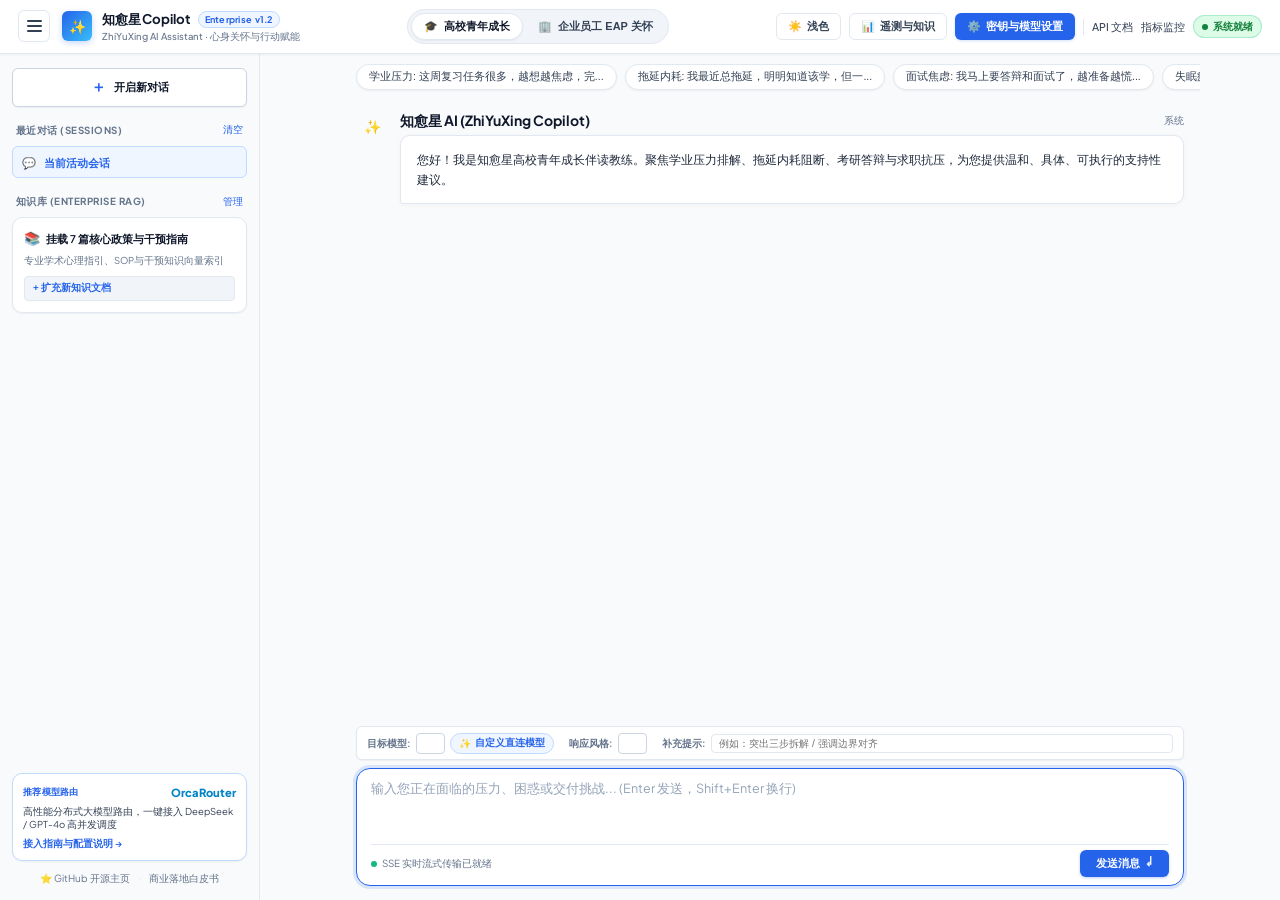
==== commit b56d494c: "feat(ui): implement dual-theme architecture defaulting to clean Healing Alabaster & Royal Azure ligh" ====
--- a/static/index.html
+++ b/static/index.html
@@ -1,5 +1,5 @@
 <!DOCTYPE html>
-<html lang="zh-CN">
+<html lang="zh-CN" data-theme="light">
   <head>
     <meta charset="UTF-8" />
     <meta name="viewport" content="width=device-width, initial-scale=1.0" />
@@ -51,6 +51,10 @@
 
         <!-- Nav Right Actions -->
         <div class="nav-actions">
+          <button id="theme-toggle-btn" class="nav-btn nav-btn-outline" type="button" title="切换浅色/深色主题">
+            <span id="theme-icon">☀️</span>
+            <span id="theme-text">浅色</span>
+          </button>
           <button id="toggle-inspector-btn" class="nav-btn nav-btn-outline" type="button" title="展开/收起遥测与知识库抽屉">
             <span class="btn-icon">📊</span>
             <span class="btn-text">遥测与知识</span>
--- a/static/style.css
+++ b/static/style.css
@@ -1,39 +1,93 @@
 /* ===================================================================
-   知愈星 AI Assistant (ZhiYuXing Copilot) · Modern Carbon & Titanium Theme
-   Style: Minimalist Enterprise SaaS (Linear + Claude + Cursor Aesthetic)
+   知愈星 AI Assistant (ZhiYuXing Copilot) · Modern Adaptive Theme
+   Styles: Dual-Theme Architecture (Default: Clean Healing Light / Dark)
    =================================================================== */
 
-:root {
-  /* Neutral Carbon Palette */
+/* --- 1. Light Theme (Default: Clean Healing Alabaster & Royal Azure) --- */
+:root,
+html[data-theme="light"] {
+  --bg-app: #f8fafc;
+  --bg-top-nav: #ffffff;
+  --bg-sidebar: #f8fafc;
+  --bg-surface: #ffffff;
+  --bg-surface-elevated: #f1f5f9;
+  --bg-surface-hover: #e2e8f0;
+  --bg-card: #ffffff;
+  --bg-input: #ffffff;
+
+  --text-primary: #0f172a;
+  --text-secondary: #334155;
+  --text-tertiary: #64748b;
+  --text-muted: #94a3b8;
+
+  --border-subtle: #e2e8f0;
+  --border-light: #cbd5e1;
+  --border-focus: #2563eb;
+  --border-active: #3b82f6;
+
+  --primary: #2563eb;
+  --primary-hover: #1d4ed8;
+  --primary-light: #3b82f6;
+  --primary-subtle: #eff6ff;
+  --primary-border: #bfdbfe;
+
+  --status-low: #15803d;
+  --status-low-bg: #dcfce7;
+  --status-med: #b45309;
+  --status-med-bg: #fef3c7;
+  --status-high: #b91c1c;
+  --status-high-bg: #fee2e2;
+  --status-crisis: #be123c;
+  --status-crisis-bg: #ffe4e6;
+
+  --user-bubble-bg: #2563eb;
+  --user-bubble-text: #ffffff;
+  --user-bubble-border: transparent;
+  --user-bubble-shadow: 0 2px 8px rgba(37, 99, 235, 0.2);
+
+  --assistant-bubble-bg: #ffffff;
+  --assistant-bubble-text: #1e293b;
+  --assistant-bubble-border: #e2e8f0;
+  --assistant-bubble-shadow: 0 1px 4px rgba(0, 0, 0, 0.04);
+
+  --shadow-sm: 0 1px 2px rgba(0, 0, 0, 0.05);
+  --shadow-md: 0 4px 12px -2px rgba(0, 0, 0, 0.06), 0 2px 4px -2px rgba(0, 0, 0, 0.04);
+  --shadow-lg: 0 12px 24px -4px rgba(0, 0, 0, 0.08);
+  --shadow-float: 0 16px 32px -4px rgba(0, 0, 0, 0.1);
+
+  --code-bg: #f1f5f9;
+  --code-border: #e2e8f0;
+  --pre-bg: #0f172a;
+  --pre-text: #f8fafc;
+}
+
+/* --- 2. Dark Theme (Titanium & Obsidian Minimalist) --- */
+html[data-theme="dark"] {
   --bg-app: #090a0f;
   --bg-top-nav: #0d0f15;
   --bg-sidebar: #06070a;
   --bg-surface: #11131a;
   --bg-surface-elevated: #161922;
   --bg-surface-hover: #1b1f2b;
+  --bg-card: #12141c;
   --bg-input: #0b0d13;
-  --bg-card: #12141c;
-
-  /* Typography Colors */
+
   --text-primary: #f8fafc;
   --text-secondary: #94a3b8;
   --text-tertiary: #64748b;
   --text-muted: #475569;
 
-  /* Refined Subtle Borders */
   --border-subtle: rgba(255, 255, 255, 0.07);
   --border-light: rgba(255, 255, 255, 0.12);
   --border-focus: #4f46e5;
   --border-active: rgba(99, 102, 241, 0.4);
 
-  /* Primary Accent & States */
   --primary: #4f46e5;
   --primary-hover: #4338ca;
   --primary-light: #6366f1;
-  --primary-subtle: rgba(79, 70, 229, 0.12);
-  --primary-glow: rgba(79, 70, 229, 0.25);
-
-  /* Status Colors */
+  --primary-subtle: rgba(79, 70, 229, 0.15);
+  --primary-border: rgba(99, 102, 241, 0.35);
+
   --status-low: #10b981;
   --status-low-bg: rgba(16, 185, 129, 0.12);
   --status-med: #f59e0b;
@@ -43,13 +97,29 @@
   --status-crisis: #e11d48;
   --status-crisis-bg: rgba(225, 29, 72, 0.18);
 
-  /* Shadows */
+  --user-bubble-bg: #1c2132;
+  --user-bubble-text: #ffffff;
+  --user-bubble-border: rgba(99, 102, 241, 0.3);
+  --user-bubble-shadow: 0 4px 14px rgba(0, 0, 0, 0.4);
+
+  --assistant-bubble-bg: #12151e;
+  --assistant-bubble-text: #e2e8f0;
+  --assistant-bubble-border: rgba(255, 255, 255, 0.07);
+  --assistant-bubble-shadow: 0 2px 6px rgba(0, 0, 0, 0.3);
+
   --shadow-sm: 0 1px 2px rgba(0, 0, 0, 0.4);
   --shadow-md: 0 4px 12px rgba(0, 0, 0, 0.45);
   --shadow-lg: 0 12px 30px -4px rgba(0, 0, 0, 0.6);
   --shadow-float: 0 16px 36px -6px rgba(0, 0, 0, 0.7);
 
-  /* Radii */
+  --code-bg: rgba(255, 255, 255, 0.06);
+  --code-border: rgba(255, 255, 255, 0.1);
+  --pre-bg: #07080c;
+  --pre-text: #e2e8f0;
+}
+
+/* Shared Design Tokens */
+:root {
   --radius-xs: 4px;
   --radius-sm: 6px;
   --radius-md: 10px;
@@ -57,7 +127,6 @@
   --radius-xl: 18px;
   --radius-full: 9999px;
 
-  /* Typography */
   --font-sans: "Plus Jakarta Sans", -apple-system, BlinkMacSystemFont, "Segoe UI", Roboto, sans-serif;
   --font-mono: "JetBrains Mono", ui-monospace, SFMono-Regular, Menlo, Monaco, monospace;
 }
@@ -82,6 +151,7 @@
   -webkit-font-smoothing: antialiased;
   -moz-osx-font-smoothing: grayscale;
   overflow: hidden;
+  transition: background-color 0.2s, color 0.2s;
 }
 
 .app-shell {
@@ -105,6 +175,8 @@
   border-bottom: 1px solid var(--border-subtle);
   flex-shrink: 0;
   z-index: 10;
+  box-shadow: var(--shadow-sm);
+  transition: background-color 0.2s, border-color 0.2s;
 }
 
 .nav-left {
@@ -118,7 +190,7 @@
   flex-direction: column;
   justify-content: center;
   align-items: center;
-  gap: 4px;
+  gap: 3px;
   width: 32px;
   height: 32px;
   border-radius: var(--radius-sm);
@@ -136,7 +208,7 @@
 
 .icon-bar {
   display: block;
-  width: 16px;
+  width: 15px;
   height: 2px;
   background: var(--text-secondary);
   border-radius: 1px;
@@ -155,9 +227,10 @@
   width: 30px;
   height: 30px;
   border-radius: var(--radius-sm);
-  background: linear-gradient(135deg, #4f46e5 0%, #3b82f6 100%);
+  background: linear-gradient(135deg, #2563eb 0%, #38bdf8 100%);
   color: #ffffff;
   font-size: 14px;
+  box-shadow: 0 2px 6px rgba(37, 99, 235, 0.25);
 }
 
 .brand-titles {
@@ -175,7 +248,7 @@
   font-size: 0.95rem;
   font-weight: 700;
   letter-spacing: -0.01em;
-  color: #ffffff;
+  color: var(--text-primary);
 }
 
 .pill-badge {
@@ -187,9 +260,9 @@
 }
 
 .pill-badge-pro {
-  background: rgba(79, 70, 229, 0.16);
-  color: #a5b4fc;
-  border: 1px solid rgba(79, 70, 229, 0.3);
+  background: var(--primary-subtle);
+  color: var(--primary);
+  border: 1px solid var(--primary-border);
 }
 
 .brand-sub {
@@ -198,11 +271,11 @@
   font-weight: 500;
 }
 
-/* Raycast / macOS Segmented Scenario Control */
+/* Scenario Segmented Switcher */
 .scenario-segmented-control {
   display: flex;
   align-items: center;
-  background: #141720;
+  background: var(--bg-surface-elevated);
   border: 1px solid var(--border-subtle);
   border-radius: var(--radius-full);
   padding: 3px;
@@ -225,28 +298,28 @@
 }
 
 .scenario-btn:hover {
-  color: #ffffff;
+  color: var(--text-primary);
 }
 
 .scenario-btn.active {
-  background: #222736;
-  color: #ffffff;
+  background: var(--bg-surface);
+  color: var(--text-primary);
   box-shadow: var(--shadow-sm);
-  border: 1px solid var(--border-light);
+  border: 1px solid var(--border-subtle);
 }
 
 /* Nav Actions Right */
 .nav-actions {
   display: flex;
   align-items: center;
-  gap: 10px;
+  gap: 8px;
 }
 
 .nav-btn {
   display: inline-flex;
   align-items: center;
-  gap: 6px;
-  padding: 6px 12px;
+  gap: 5px;
+  padding: 5px 11px;
   border-radius: var(--radius-sm);
   font-size: 0.78rem;
   font-weight: 600;
@@ -255,24 +328,25 @@
 }
 
 .nav-btn-primary {
-  background: #4f46e5;
+  background: var(--primary);
   color: #ffffff;
-  border: 1px solid rgba(255, 255, 255, 0.15);
+  border: 1px solid transparent;
+  box-shadow: 0 1px 3px rgba(37, 99, 235, 0.2);
 }
 
 .nav-btn-primary:hover {
-  background: #4338ca;
+  background: var(--primary-hover);
 }
 
 .nav-btn-outline {
-  background: transparent;
+  background: var(--bg-surface);
   color: var(--text-secondary);
   border: 1px solid var(--border-subtle);
 }
 
 .nav-btn-outline:hover, .nav-btn-outline.active {
   background: var(--bg-surface-elevated);
-  color: #ffffff;
+  color: var(--text-primary);
   border-color: var(--border-light);
 }
 
@@ -291,18 +365,18 @@
 }
 
 .nav-link:hover {
-  color: #ffffff;
+  color: var(--primary);
 }
 
 .badge-status-dot {
   display: inline-flex;
   align-items: center;
-  gap: 6px;
+  gap: 5px;
   padding: 3px 8px;
   border-radius: var(--radius-full);
   background: var(--status-low-bg);
-  color: #34d399;
-  border: 1px solid rgba(16, 185, 129, 0.3);
+  color: var(--status-low);
+  border: 1px solid rgba(16, 185, 129, 0.25);
   font-size: 0.7rem;
   font-weight: 600;
 }
@@ -313,7 +387,7 @@
   width: 6px;
   height: 6px;
   border-radius: 50%;
-  background: #10b981;
+  background: currentColor;
 }
 
 /* ===================================================================
@@ -351,7 +425,7 @@
   gap: 16px;
   overflow-y: auto;
   overflow-x: hidden;
-  transition: opacity 0.2s, padding 0.2s;
+  transition: opacity 0.2s, padding 0.2s, background-color 0.2s;
 }
 
 .workspace-grid.sidebar-collapsed .sidebar-pane {
@@ -372,23 +446,25 @@
   gap: 8px;
   padding: 9px 14px;
   border-radius: var(--radius-sm);
-  background: #151821;
+  background: var(--bg-surface);
   border: 1px solid var(--border-light);
-  color: #ffffff;
+  color: var(--text-primary);
   font-weight: 600;
   font-size: 0.82rem;
   cursor: pointer;
+  box-shadow: var(--shadow-sm);
   transition: all 0.15s ease;
 }
 
 .btn-new-chat:hover {
-  background: #1c202c;
-  border-color: rgba(255, 255, 255, 0.22);
+  background: var(--bg-surface-elevated);
+  border-color: var(--primary);
+  color: var(--primary);
 }
 
 .plus-icon {
   font-size: 15px;
-  color: #818cf8;
+  color: var(--primary);
 }
 
 .sidebar-group {
@@ -415,7 +491,7 @@
 .text-link-btn {
   background: none;
   border: none;
-  color: #818cf8;
+  color: var(--primary);
   font-size: 0.72rem;
   cursor: pointer;
   padding: 0;
@@ -423,7 +499,8 @@
 }
 
 .text-link-btn:hover {
-  color: #a5b4fc;
+  color: var(--primary-hover);
+  text-decoration: underline;
 }
 
 .session-list {
@@ -448,14 +525,15 @@
 }
 
 .session-item:hover, .session-nav-item:hover {
-  background: rgba(255, 255, 255, 0.04);
+  background: var(--bg-surface-elevated);
   color: var(--text-primary);
 }
 
 .session-item.active, .session-nav-item.active {
-  background: rgba(79, 70, 229, 0.14);
-  color: #ffffff;
-  border-color: rgba(79, 70, 229, 0.35);
+  background: var(--primary-subtle);
+  color: var(--primary);
+  border-color: var(--primary-border);
+  font-weight: 600;
 }
 
 .session-title {
@@ -485,7 +563,7 @@
   color: #ef4444;
 }
 
-/* Sidebar Knowledge Card Widget */
+/* Sidebar Knowledge Widget */
 .knowledge-card-widget {
   background: var(--bg-card);
   border: 1px solid var(--border-subtle);
@@ -494,6 +572,7 @@
   display: flex;
   flex-direction: column;
   gap: 5px;
+  box-shadow: var(--shadow-sm);
 }
 
 .knowledge-widget-header {
@@ -509,7 +588,7 @@
 .widget-title {
   font-size: 0.76rem;
   font-weight: 600;
-  color: #e2e8f0;
+  color: var(--text-primary);
 }
 
 .widget-sub {
@@ -522,9 +601,9 @@
   margin-top: 4px;
   padding: 5px 8px;
   border-radius: var(--radius-xs);
-  background: rgba(255, 255, 255, 0.04);
+  background: var(--bg-surface-elevated);
   border: 1px solid var(--border-subtle);
-  color: #93c5fd;
+  color: var(--primary);
   font-size: 0.7rem;
   font-weight: 600;
   cursor: pointer;
@@ -533,8 +612,8 @@
 }
 
 .btn-widget-action:hover {
-  background: rgba(255, 255, 255, 0.08);
-  color: #ffffff;
+  background: var(--primary-subtle);
+  color: var(--primary-hover);
 }
 
 /* Sidebar Footer & OrcaRouter Card */
@@ -547,13 +626,14 @@
 }
 
 .partner-glass-card {
-  background: #10131b;
-  border: 1px solid rgba(79, 70, 229, 0.25);
+  background: var(--bg-card);
+  border: 1px solid var(--primary-border);
   border-radius: var(--radius-md);
   padding: 10px;
   display: flex;
   flex-direction: column;
   gap: 5px;
+  box-shadow: var(--shadow-sm);
 }
 
 .partner-row {
@@ -565,7 +645,7 @@
 .partner-tag {
   font-size: 0.65rem;
   font-weight: 700;
-  color: #a5b4fc;
+  color: var(--primary);
   text-transform: uppercase;
   letter-spacing: 0.03em;
 }
@@ -573,7 +653,7 @@
 .partner-brand {
   font-weight: 800;
   font-size: 0.8rem;
-  color: #38bdf8;
+  color: #0284c7;
   text-decoration: none;
 }
 
@@ -590,12 +670,12 @@
 .partner-learn-more {
   font-size: 0.68rem;
   font-weight: 600;
-  color: #818cf8;
+  color: var(--primary);
   text-decoration: none;
 }
 
 .partner-learn-more:hover {
-  color: #a5b4fc;
+  text-decoration: underline;
 }
 
 .footer-links {
@@ -613,7 +693,7 @@
 }
 
 .footer-link:hover {
-  color: var(--text-secondary);
+  color: var(--primary);
 }
 
 .footer-dot {
@@ -654,7 +734,7 @@
 }
 
 .prompt-chips-wrapper::-webkit-scrollbar-thumb {
-  background: rgba(255, 255, 255, 0.08);
+  background: var(--border-light);
   border-radius: var(--radius-full);
 }
 
@@ -669,21 +749,23 @@
   display: inline-flex;
   align-items: center;
   gap: 5px;
-  padding: 5px 11px;
-  background: #141720;
+  padding: 5px 12px;
+  background: var(--bg-surface);
   border: 1px solid var(--border-subtle);
   border-radius: var(--radius-full);
   color: var(--text-secondary);
   font-size: 0.75rem;
   cursor: pointer;
   white-space: nowrap;
+  box-shadow: var(--shadow-sm);
   transition: all 0.15s ease;
 }
 
 .prompt-chip:hover {
-  background: #1e2230;
-  border-color: var(--border-light);
-  color: #ffffff;
+  background: var(--bg-surface-elevated);
+  border-color: var(--primary-border);
+  color: var(--primary);
+  transform: translateY(-1px);
 }
 
 /* Chat Timeline */
@@ -724,21 +806,21 @@
 }
 
 .assistant-avatar {
-  background: #1e2333;
-  border: 1px solid rgba(99, 102, 241, 0.35);
-  color: #a5b4fc;
+  background: linear-gradient(135deg, #2563eb 0%, #38bdf8 100%);
+  color: #ffffff;
+  box-shadow: 0 2px 6px rgba(37, 99, 235, 0.25);
 }
 
 .user-avatar {
-  background: #272c3d;
+  background: var(--bg-surface-elevated);
   border: 1px solid var(--border-light);
-  color: #ffffff;
+  color: var(--text-primary);
 }
 
 .bubble-content-box, .bubble-content {
   display: flex;
   flex-direction: column;
-  gap: 5px;
+  gap: 4px;
   max-width: calc(100% - 44px);
 }
 
@@ -759,8 +841,8 @@
   font-weight: 600;
   padding: 1px 5px;
   border-radius: var(--radius-xs);
-  background: rgba(79, 70, 229, 0.15);
-  color: #a5b4fc;
+  background: var(--primary-subtle);
+  color: var(--primary);
 }
 
 .bubble-time {
@@ -787,9 +869,10 @@
 }
 
 .user-bubble .bubble-body {
-  background: #1c2132;
-  color: #ffffff;
-  border: 1px solid rgba(99, 102, 241, 0.3);
+  background: var(--user-bubble-bg);
+  color: var(--user-bubble-text);
+  border: 1px solid var(--user-bubble-border);
+  box-shadow: var(--user-bubble-shadow);
   border-bottom-right-radius: 3px;
 }
 
@@ -799,16 +882,17 @@
 }
 
 .assistant-bubble .bubble-body {
-  background: #131620;
-  border: 1px solid var(--border-subtle);
-  color: #e2e8f0;
+  background: var(--assistant-bubble-bg);
+  border: 1px solid var(--assistant-bubble-border);
+  color: var(--assistant-bubble-text);
+  box-shadow: var(--assistant-bubble-shadow);
   border-bottom-left-radius: 3px;
 }
 
-/* Markdown in bubbles */
+/* Markdown typography */
 .bubble-body h1, .bubble-body h2, .bubble-body h3, .bubble-body h4 {
   margin: 10px 0 5px;
-  color: #ffffff;
+  color: var(--text-primary);
   font-weight: 700;
 }
 .bubble-body h1 { font-size: 1.1rem; }
@@ -828,11 +912,12 @@
 }
 
 .bubble-body blockquote {
-  border-left: 3px solid #4f46e5;
+  border-left: 3px solid var(--primary);
   padding-left: 10px;
   margin: 8px 0;
-  color: #94a3b8;
-  background: rgba(79, 70, 229, 0.05);
+  color: var(--text-secondary);
+  background: var(--primary-subtle);
+  border-radius: 0 var(--radius-xs) var(--radius-xs) 0;
 }
 
 .bubble-body code {
@@ -840,15 +925,17 @@
   font-size: 0.82em;
   padding: 2px 5px;
   border-radius: var(--radius-xs);
-  background: rgba(255, 255, 255, 0.06);
-  color: #f472b6;
+  background: var(--code-bg);
+  border: 1px solid var(--code-border);
+  color: #db2777;
 }
 
 .bubble-body pre {
   margin: 8px 0;
   padding: 10px 12px;
   border-radius: var(--radius-sm);
-  background: #090a0f;
+  background: var(--pre-bg);
+  color: var(--pre-text);
   border: 1px solid var(--border-subtle);
   overflow-x: auto;
 }
@@ -856,7 +943,8 @@
 .bubble-body pre code {
   padding: 0;
   background: transparent;
-  color: #e2e8f0;
+  color: inherit;
+  border: none;
 }
 
 .bubble-body table {
@@ -872,7 +960,7 @@
 }
 
 .bubble-body th {
-  background: rgba(255, 255, 255, 0.04);
+  background: var(--bg-surface-elevated);
   font-weight: 600;
 }
 
@@ -882,7 +970,7 @@
   height: 14px;
   margin-left: 4px;
   vertical-align: -2px;
-  background: #6366f1;
+  background: var(--primary);
   animation: cursorBlink 0.8s infinite;
 }
 
@@ -908,7 +996,6 @@
   flex-direction: column;
   gap: 8px;
   flex-shrink: 0;
-  background: linear-gradient(180deg, transparent 0%, var(--bg-app) 30%);
 }
 
 /* Config Selector Strip */
@@ -917,9 +1004,10 @@
   align-items: center;
   gap: 10px;
   padding: 5px 10px;
-  background: #11141d;
+  background: var(--bg-surface);
   border: 1px solid var(--border-subtle);
   border-radius: var(--radius-sm);
+  box-shadow: var(--shadow-sm);
 }
 
 .config-cell {
@@ -941,14 +1029,14 @@
 
 .glass-select {
   appearance: none;
-  background: #0a0c12;
+  background: var(--bg-input);
   border: 1px solid var(--border-light);
   border-radius: var(--radius-xs);
   padding: 3px 20px 3px 7px;
   font-family: var(--font-sans);
   font-size: 0.74rem;
   font-weight: 600;
-  color: #ffffff;
+  color: var(--text-primary);
   cursor: pointer;
   outline: none;
 }
@@ -963,9 +1051,9 @@
   gap: 4px;
   padding: 3px 8px;
   border-radius: var(--radius-full);
-  background: rgba(79, 70, 229, 0.12);
-  border: 1px solid rgba(79, 70, 229, 0.35);
-  color: #a5b4fc;
+  background: var(--primary-subtle);
+  border: 1px solid var(--primary-border);
+  color: var(--primary);
   font-size: 0.7rem;
   font-weight: 600;
   cursor: pointer;
@@ -974,9 +1062,9 @@
 }
 
 .btn-custom-pill:hover, .btn-custom-pill.active {
-  background: rgba(79, 70, 229, 0.25);
+  background: var(--primary);
   color: #ffffff;
-  border-color: #6366f1;
+  border-color: var(--primary);
 }
 
 .pill-spark {
@@ -998,12 +1086,12 @@
 
 .glass-input {
   width: 100%;
-  background: #0a0c12;
+  background: var(--bg-input);
   border: 1px solid var(--border-subtle);
   border-radius: var(--radius-xs);
   padding: 3px 7px;
   font-size: 0.74rem;
-  color: #ffffff;
+  color: var(--text-primary);
   outline: none;
 }
 
@@ -1011,12 +1099,13 @@
   border-color: var(--border-focus);
 }
 
-/* Custom Model Direct Connect Collapsible Box */
+/* Custom Model Direct Connect Collapsible Drawer */
 .custom-model-box {
-  background: #12151e;
-  border: 1px solid rgba(79, 70, 229, 0.35);
+  background: var(--bg-surface);
+  border: 1px solid var(--primary-border);
   border-radius: var(--radius-sm);
   padding: 10px 12px;
+  box-shadow: var(--shadow-md);
   animation: slideDownCustom 0.15s ease;
 }
 
@@ -1037,14 +1126,15 @@
   align-items: center;
   gap: 6px;
   font-size: 0.74rem;
-  color: #c7d2fe;
+  font-weight: 600;
+  color: var(--primary);
 }
 
 .pulse-indicator {
   width: 7px;
   height: 7px;
   border-radius: 50%;
-  background: #4f46e5;
+  background: var(--primary);
 }
 
 .custom-box-presets {
@@ -1056,9 +1146,9 @@
 .chip-action {
   padding: 2px 7px;
   border-radius: var(--radius-xs);
-  background: rgba(255, 255, 255, 0.04);
+  background: var(--bg-surface-elevated);
   border: 1px solid var(--border-subtle);
-  color: #93c5fd;
+  color: var(--primary);
   font-size: 0.68rem;
   font-weight: 600;
   cursor: pointer;
@@ -1066,8 +1156,7 @@
 }
 
 .chip-action:hover {
-  background: rgba(255, 255, 255, 0.1);
-  color: #ffffff;
+  background: var(--primary-subtle);
 }
 
 .close-custom-btn {
@@ -1081,7 +1170,7 @@
 }
 
 .close-custom-btn:hover {
-  color: #ffffff;
+  color: var(--text-primary);
 }
 
 .custom-box-grid {
@@ -1103,13 +1192,13 @@
 }
 
 .box-field input {
-  background: #08090e;
-  border: 1px solid var(--border-subtle);
+  background: var(--bg-input);
+  border: 1px solid var(--border-light);
   border-radius: var(--radius-xs);
   padding: 5px 7px;
   font-family: var(--font-mono);
   font-size: 0.72rem;
-  color: #ffffff;
+  color: var(--text-primary);
   outline: none;
 }
 
@@ -1123,7 +1212,7 @@
 }
 
 .studio-textarea-card {
-  background: #12141c;
+  background: var(--bg-surface);
   border: 1px solid var(--border-light);
   border-radius: var(--radius-lg);
   padding: 10px 14px 8px;
@@ -1136,7 +1225,7 @@
 
 .studio-textarea-card:focus-within {
   border-color: var(--border-focus);
-  box-shadow: 0 0 0 3px rgba(79, 70, 229, 0.18);
+  box-shadow: 0 0 0 3px rgba(37, 99, 235, 0.15);
 }
 
 .studio-textarea-card textarea {
@@ -1144,7 +1233,7 @@
   background: transparent;
   border: none;
   outline: none;
-  color: #ffffff;
+  color: var(--text-primary);
   font-family: var(--font-sans);
   font-size: 0.9rem;
   line-height: 1.55;
@@ -1185,17 +1274,18 @@
   gap: 6px;
   padding: 6px 16px;
   border-radius: var(--radius-sm);
-  background: #4f46e5;
-  border: 1px solid rgba(255, 255, 255, 0.12);
+  background: var(--primary);
+  border: none;
   color: #ffffff;
   font-weight: 600;
   font-size: 0.8rem;
   cursor: pointer;
+  box-shadow: 0 1px 3px rgba(37, 99, 235, 0.3);
   transition: all 0.15s ease;
 }
 
 .btn-send-studio:hover {
-  background: #4338ca;
+  background: var(--primary-hover);
 }
 
 .send-arrow {
@@ -1211,11 +1301,11 @@
   flex-direction: column;
   gap: 12px;
   padding: 14px;
-  background: #0a0c12;
+  background: var(--bg-sidebar);
   border-left: 1px solid var(--border-subtle);
   overflow-y: auto;
   overflow-x: hidden;
-  transition: opacity 0.2s, padding 0.2s;
+  transition: opacity 0.2s, padding 0.2s, background-color 0.2s;
 }
 
 .workspace-grid:not(.inspector-open) .inspector-pane {
@@ -1238,7 +1328,7 @@
   gap: 6px;
   font-size: 0.78rem;
   font-weight: 700;
-  color: #ffffff;
+  color: var(--text-primary);
 }
 
 .close-inspector-btn {
@@ -1251,7 +1341,7 @@
 }
 
 .close-inspector-btn:hover {
-  color: #ffffff;
+  color: var(--text-primary);
 }
 
 .inspector-card {
@@ -1262,6 +1352,7 @@
   display: flex;
   flex-direction: column;
   gap: 8px;
+  box-shadow: var(--shadow-sm);
 }
 
 .inspector-header {
@@ -1286,7 +1377,7 @@
   font-weight: 700;
   text-transform: uppercase;
   letter-spacing: 0.04em;
-  color: #cbd5e1;
+  color: var(--text-secondary);
 }
 
 .metrics-grid {
@@ -1296,7 +1387,7 @@
 }
 
 .metric-block {
-  background: #090a0f;
+  background: var(--bg-surface-elevated);
   border: 1px solid var(--border-subtle);
   border-radius: var(--radius-xs);
   padding: 6px 8px;
@@ -1317,7 +1408,7 @@
 .metric-val {
   font-size: 0.78rem;
   font-weight: 600;
-  color: #f1f5f9;
+  color: var(--text-primary);
   white-space: nowrap;
   overflow: hidden;
   text-overflow: ellipsis;
@@ -1328,7 +1419,7 @@
   font-size: 0.72rem;
 }
 
-/* Risk indicator */
+/* Risk Indicator */
 .risk-indicator, .risk-pill {
   display: inline-block;
   font-size: 0.7rem;
@@ -1339,31 +1430,31 @@
 
 .risk-indicator-low, .risk-low {
   background: var(--status-low-bg);
-  color: #34d399;
+  color: var(--status-low);
 }
 
 .risk-indicator-medium, .risk-medium {
   background: var(--status-med-bg);
-  color: #fbbf24;
+  color: var(--status-med);
 }
 
 .risk-indicator-high, .risk-high {
   background: var(--status-high-bg);
-  color: #f87171;
+  color: var(--status-high);
 }
 
 .risk-indicator-crisis, .risk-crisis {
   background: var(--status-crisis-bg);
-  color: #fb7185;
+  color: var(--status-crisis);
 }
 
 .btn-inspector-action {
   width: 100%;
   padding: 7px 9px;
   border-radius: var(--radius-xs);
-  background: rgba(255, 255, 255, 0.04);
+  background: var(--bg-surface-elevated);
   border: 1px solid var(--border-light);
-  color: #e2e8f0;
+  color: var(--text-primary);
   font-size: 0.72rem;
   font-weight: 600;
   cursor: pointer;
@@ -1371,8 +1462,9 @@
 }
 
 .btn-inspector-action:hover {
-  background: rgba(255, 255, 255, 0.08);
-  color: #ffffff;
+  background: var(--primary-subtle);
+  color: var(--primary);
+  border-color: var(--primary-border);
 }
 
 /* RAG Citations */
@@ -1384,7 +1476,7 @@
 }
 
 .knowledge-card, .knowledge-card-item {
-  background: #090a0f;
+  background: var(--bg-surface-elevated);
   border: 1px solid var(--border-subtle);
   border-radius: var(--radius-xs);
   padding: 7px 9px;
@@ -1399,12 +1491,12 @@
   justify-content: space-between;
   font-size: 0.72rem;
   font-weight: 700;
-  color: #93c5fd;
+  color: var(--primary);
 }
 
 .knowledge-card-score {
   font-size: 0.65rem;
-  color: #fbbf24;
+  color: #d97706;
   font-weight: 600;
 }
 
@@ -1441,7 +1533,7 @@
   font-size: 0.7rem;
   color: var(--text-secondary);
   padding: 3px 5px;
-  background: #090a0f;
+  background: var(--bg-surface-elevated);
   border-radius: var(--radius-xs);
 }
 
@@ -1454,12 +1546,12 @@
 
 .check-pass {
   background: var(--status-low-bg);
-  color: #34d399;
+  color: var(--status-low);
 }
 
 .check-fail {
   background: var(--status-high-bg);
-  color: #f87171;
+  color: var(--status-high);
 }
 
 /* Feedback */
@@ -1472,7 +1564,7 @@
 .btn-feedback {
   padding: 6px;
   border-radius: var(--radius-xs);
-  background: rgba(255, 255, 255, 0.04);
+  background: var(--bg-surface-elevated);
   border: 1px solid var(--border-subtle);
   color: var(--text-secondary);
   font-size: 0.68rem;
@@ -1481,8 +1573,9 @@
 }
 
 .btn-feedback:hover:not(:disabled) {
-  background: rgba(255, 255, 255, 0.08);
-  color: #ffffff;
+  background: var(--primary-subtle);
+  color: var(--primary);
+  border-color: var(--primary-border);
 }
 
 .btn-feedback:disabled {
@@ -1503,7 +1596,7 @@
   position: fixed;
   inset: 0;
   z-index: 100;
-  background: rgba(0, 0, 0, 0.7);
+  background: rgba(15, 23, 42, 0.45);
   backdrop-filter: blur(8px);
   display: flex;
   align-items: center;
@@ -1514,7 +1607,7 @@
 .modal-window {
   width: 100%;
   max-width: 800px;
-  background: #11141c;
+  background: var(--bg-surface);
   border: 1px solid var(--border-light);
   border-radius: var(--radius-lg);
   box-shadow: var(--shadow-float);
@@ -1534,7 +1627,7 @@
   justify-content: space-between;
   padding: 14px 18px;
   border-bottom: 1px solid var(--border-subtle);
-  background: rgba(255, 255, 255, 0.02);
+  background: var(--bg-surface-elevated);
 }
 
 .modal-head-title {
@@ -1546,7 +1639,7 @@
 .modal-head-title h3 {
   font-size: 0.92rem;
   font-weight: 700;
-  color: #ffffff;
+  color: var(--text-primary);
 }
 
 .modal-close-x {
@@ -1558,7 +1651,7 @@
 }
 
 .modal-close-x:hover {
-  color: #ffffff;
+  color: var(--text-primary);
 }
 
 .modal-content {
@@ -1575,7 +1668,7 @@
 .col-title {
   font-size: 0.8rem;
   font-weight: 700;
-  color: #cbd5e1;
+  color: var(--text-primary);
   margin-bottom: 8px;
 }
 
@@ -1589,7 +1682,7 @@
 }
 
 .modal-doc-item {
-  background: rgba(255, 255, 255, 0.03);
+  background: var(--bg-surface-elevated);
   border: 1px solid var(--border-subtle);
   border-radius: var(--radius-xs);
   padding: 8px;
@@ -1601,7 +1694,7 @@
 .modal-doc-item .doc-title {
   font-weight: 600;
   font-size: 0.78rem;
-  color: #ffffff;
+  color: var(--text-primary);
 }
 
 .modal-doc-item .doc-preview {
@@ -1624,11 +1717,11 @@
 }
 
 .form-field input, .form-field textarea {
-  background: #090a0f;
-  border: 1px solid var(--border-subtle);
+  background: var(--bg-input);
+  border: 1px solid var(--border-light);
   border-radius: var(--radius-xs);
   padding: 7px 9px;
-  color: #ffffff;
+  color: var(--text-primary);
   font-family: var(--font-sans);
   font-size: 0.8rem;
   outline: none;
@@ -1642,7 +1735,7 @@
   width: 100%;
   padding: 9px;
   border-radius: var(--radius-xs);
-  background: #4f46e5;
+  background: var(--primary);
   border: none;
   color: #ffffff;
   font-weight: 600;
@@ -1651,19 +1744,19 @@
 }
 
 .btn-modal-primary:hover {
-  background: #4338ca;
+  background: var(--primary-hover);
 }
 
 .status-msg {
   display: block;
   margin-top: 5px;
   font-size: 0.7rem;
-  color: #34d399;
+  color: var(--status-low);
 }
 
 /* Presets */
 .preset-glass-section {
-  background: rgba(255, 255, 255, 0.02);
+  background: var(--bg-surface-elevated);
   border: 1px solid var(--border-subtle);
   border-radius: var(--radius-sm);
   padding: 10px;
@@ -1680,7 +1773,7 @@
 .preset-section-title {
   font-size: 0.72rem;
   font-weight: 700;
-  color: #e2e8f0;
+  color: var(--text-primary);
 }
 
 .preset-section-sub {
@@ -1697,24 +1790,26 @@
 .preset-pill {
   padding: 4px 8px;
   border-radius: var(--radius-full);
-  background: rgba(255, 255, 255, 0.04);
+  background: var(--bg-surface);
   border: 1px solid var(--border-subtle);
   color: var(--text-secondary);
   font-size: 0.7rem;
   font-weight: 600;
   cursor: pointer;
+  box-shadow: var(--shadow-sm);
   transition: all 0.15s ease;
 }
 
 .preset-pill:hover {
-  background: rgba(255, 255, 255, 0.08);
-  color: #ffffff;
+  background: var(--primary-subtle);
+  color: var(--primary);
+  border-color: var(--primary-border);
 }
 
 .preset-pill-star {
-  background: rgba(79, 70, 229, 0.15);
-  border-color: rgba(79, 70, 229, 0.35);
-  color: #a5b4fc;
+  background: var(--primary-subtle);
+  border-color: var(--primary-border);
+  color: var(--primary);
 }
 
 .preset-pill-user {
@@ -1739,7 +1834,7 @@
 .btn-key-toggle {
   padding: 0 10px;
   border-radius: var(--radius-xs);
-  background: rgba(255, 255, 255, 0.05);
+  background: var(--bg-surface-elevated);
   border: 1px solid var(--border-subtle);
   color: var(--text-secondary);
   font-size: 0.72rem;
@@ -1781,19 +1876,23 @@
 .btn-probe {
   padding: 7px 12px;
   border-radius: var(--radius-xs);
-  background: rgba(255, 255, 255, 0.04);
+  background: var(--bg-surface-elevated);
   border: 1px solid var(--border-light);
-  color: #38bdf8;
+  color: var(--primary);
   font-size: 0.74rem;
   font-weight: 600;
   cursor: pointer;
   margin-right: auto;
+}
+
+.btn-probe:hover {
+  background: var(--primary-subtle);
 }
 
 .btn-save-settings {
   padding: 7px 16px;
   border-radius: var(--radius-xs);
-  background: #4f46e5;
+  background: var(--primary);
   border: none;
   color: #ffffff;
   font-size: 0.76rem;
@@ -1802,7 +1901,7 @@
 }
 
 .btn-save-settings:hover {
-  background: #4338ca;
+  background: var(--primary-hover);
 }
 
 .settings-banner {
@@ -1815,13 +1914,13 @@
 .settings-banner-success {
   background: var(--status-low-bg);
   border: 1px solid rgba(16, 185, 129, 0.3);
-  color: #6ee7b7;
+  color: var(--status-low);
 }
 
 .settings-banner-error {
   background: var(--status-high-bg);
   border: 1px solid rgba(239, 68, 68, 0.3);
-  color: #fca5a5;
+  color: var(--status-high);
 }
 
 /* ===================================================================
@@ -1837,12 +1936,12 @@
 }
 
 ::-webkit-scrollbar-thumb {
-  background: rgba(255, 255, 255, 0.08);
+  background: var(--border-light);
   border-radius: var(--radius-full);
 }
 
 ::-webkit-scrollbar-thumb:hover {
-  background: rgba(255, 255, 255, 0.15);
+  background: var(--border-active);
 }
 
 @media (max-width: 900px) {
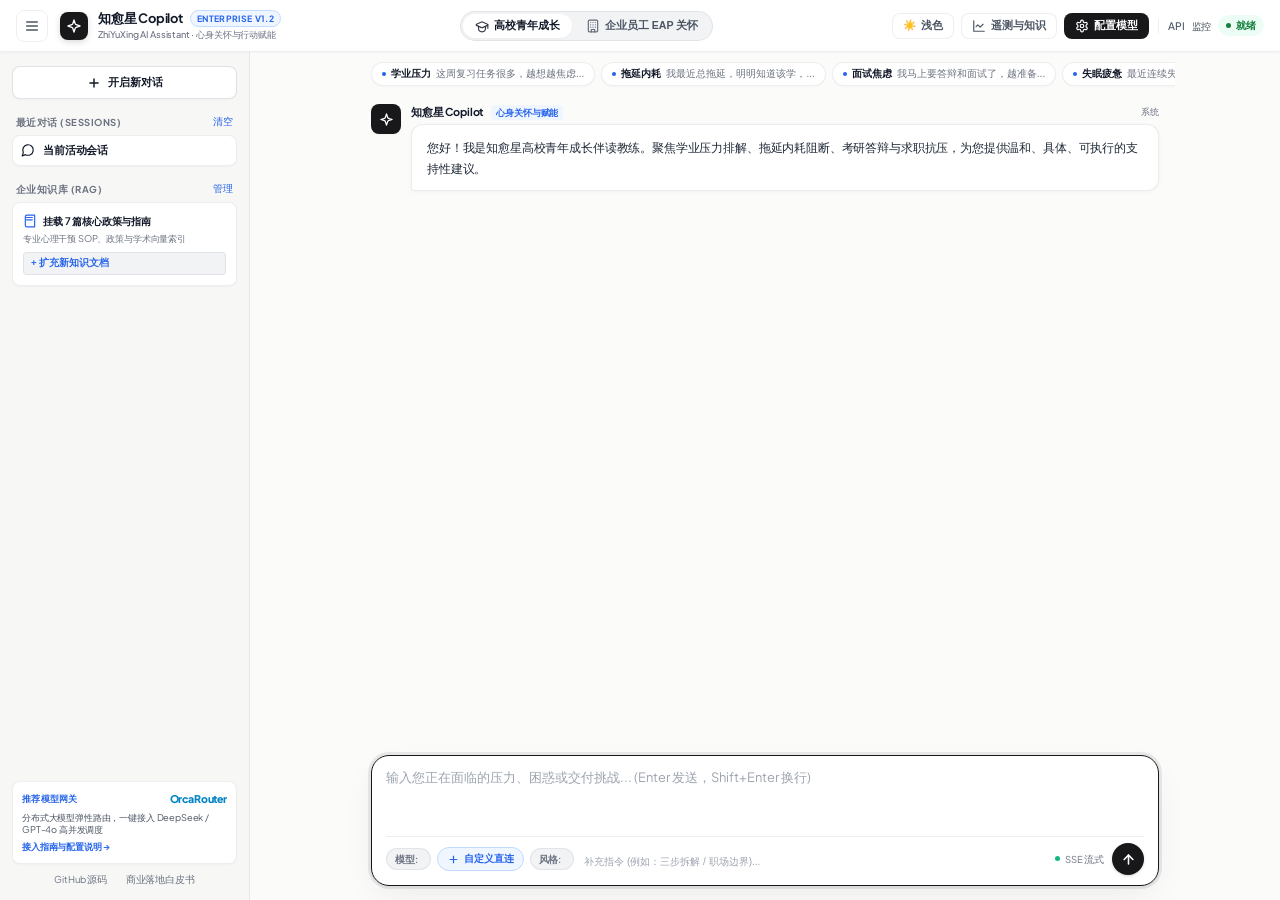
==== commit 1cde8869: "feat(ui): elevate design to modern luxury studio aesthetic with vector SVGs and floating unified inp" ====
--- a/static/index.html
+++ b/static/index.html
@@ -15,17 +15,15 @@
   </head>
   <body>
     <div class="app-shell">
-      <!-- 1. Top Navigation Bar (Modern Sleek SaaS Header) -->
+      <!-- 1. Top Navigation Bar (Studio Minimalist Header) -->
       <header class="top-nav">
         <div class="nav-left">
           <button id="toggle-sidebar-btn" class="nav-icon-btn" type="button" title="展开/收起侧边栏">
-            <span class="icon-bar"></span>
-            <span class="icon-bar"></span>
-            <span class="icon-bar"></span>
+            <svg width="16" height="16" viewBox="0 0 24 24" fill="none" stroke="currentColor" stroke-width="2" stroke-linecap="round" stroke-linejoin="round"><line x1="4" x2="20" y1="12" y2="12"/><line x1="4" x2="20" y1="6" y2="6"/><line x1="4" x2="20" y1="18" y2="18"/></svg>
           </button>
           <div class="nav-brand">
             <div class="brand-avatar">
-              <span class="brand-sparkle">✨</span>
+              <svg width="16" height="16" viewBox="0 0 24 24" fill="none" stroke="currentColor" stroke-width="2" stroke-linecap="round" stroke-linejoin="round"><path d="m12 3-1.9 5.8a2 2 0 0 1-1.3 1.3L3 12l5.8 1.9a2 2 0 0 1 1.3 1.3L12 21l1.9-5.8a2 2 0 0 1 1.3-1.3L21 12l-5.8-1.9a2 2 0 0 1-1.3-1.3Z"/></svg>
             </div>
             <div class="brand-titles">
               <div class="brand-name-row">
@@ -40,11 +38,11 @@
         <!-- Scenario Mode Switcher -->
         <div class="scenario-segmented-control">
           <button type="button" class="scenario-btn active" data-scenario="campus">
-            <span class="btn-icon">🎓</span>
+            <svg class="btn-svg" width="14" height="14" viewBox="0 0 24 24" fill="none" stroke="currentColor" stroke-width="2" stroke-linecap="round" stroke-linejoin="round"><path d="M21.42 10.922a1 1 0 0 0-.019-1.838L12.83 5.18a2 2 0 0 0-1.66 0L2.6 9.08a1 1 0 0 0 0 1.832l8.57 3.908a2 2 0 0 0 1.66 0z"/><path d="M22 10v6"/><path d="M6 12.5V16a6 6 0 0 0 12 0v-3.5"/></svg>
             <span class="btn-text">高校青年成长</span>
           </button>
           <button type="button" class="scenario-btn" data-scenario="enterprise">
-            <span class="btn-icon">🏢</span>
+            <svg class="btn-svg" width="14" height="14" viewBox="0 0 24 24" fill="none" stroke="currentColor" stroke-width="2" stroke-linecap="round" stroke-linejoin="round"><rect width="16" height="20" x="4" y="2" rx="2" ry="2"/><path d="M9 22v-4h6v4"/><path d="M8 6h.01"/><path d="M16 6h.01"/><path d="M12 6h.01"/><path d="M12 10h.01"/><path d="M12 14h.01"/><path d="M16 10h.01"/><path d="M16 14h.01"/><path d="M8 10h.01"/><path d="M8 14h.01"/></svg>
             <span class="btn-text">企业员工 EAP 关怀</span>
           </button>
         </div>
@@ -52,21 +50,23 @@
         <!-- Nav Right Actions -->
         <div class="nav-actions">
           <button id="theme-toggle-btn" class="nav-btn nav-btn-outline" type="button" title="切换浅色/深色主题">
-            <span id="theme-icon">☀️</span>
+            <span id="theme-icon">
+              <svg width="14" height="14" viewBox="0 0 24 24" fill="none" stroke="currentColor" stroke-width="2" stroke-linecap="round" stroke-linejoin="round"><circle cx="12" cy="12" r="4"/><path d="M12 2v2"/><path d="M12 20v2"/><path d="m4.93 4.93 1.41 1.41"/><path d="m17.66 17.66 1.41 1.41"/><path d="M2 12h2"/><path d="M20 12h2"/><path d="m6.34 17.66-1.41 1.41"/><path d="m19.07 4.93-1.41 1.41"/></svg>
+            </span>
             <span id="theme-text">浅色</span>
           </button>
           <button id="toggle-inspector-btn" class="nav-btn nav-btn-outline" type="button" title="展开/收起遥测与知识库抽屉">
-            <span class="btn-icon">📊</span>
+            <svg width="14" height="14" viewBox="0 0 24 24" fill="none" stroke="currentColor" stroke-width="2" stroke-linecap="round" stroke-linejoin="round"><path d="M3 3v18h18"/><path d="m19 9-5 5-4-4-3 3"/></svg>
             <span class="btn-text">遥测与知识</span>
           </button>
           <button id="open-settings-modal-btn" class="nav-btn nav-btn-primary" type="button">
-            <span class="btn-icon">⚙️</span>
-            <span>密钥与模型设置</span>
+            <svg width="14" height="14" viewBox="0 0 24 24" fill="none" stroke="currentColor" stroke-width="2" stroke-linecap="round" stroke-linejoin="round"><path d="M12.22 2h-.44a2 2 0 0 0-2 2v.18a2 2 0 0 1-1 1.73l-.43.25a2 2 0 0 1-2 0l-.15-.08a2 2 0 0 0-2.73.73l-.22.38a2 2 0 0 0 .73 2.73l.15.1a2 2 0 0 1 1 1.72v.51a2 2 0 0 1-1 1.74l-.15.09a2 2 0 0 0-.73 2.73l.22.38a2 2 0 0 0 2.73.73l.15-.08a2 2 0 0 1 2 0l.43.25a2 2 0 0 1 1 1.73V20a2 2 0 0 0 2 2h.44a2 2 0 0 0 2-2v-.18a2 2 0 0 1 1-1.73l.43-.25a2 2 0 0 1 2 0l.15.08a2 2 0 0 0 2.73-.73l.22-.39a2 2 0 0 0-.73-2.73l-.15-.08a2 2 0 0 1-1-1.74v-.5a2 2 0 0 1 1-1.74l.15-.09a2 2 0 0 0 .73-2.73l-.22-.38a2 2 0 0 0-2.73-.73l-.15.08a2 2 0 0 1-2 0l-.43-.25a2 2 0 0 1-1-1.73V4a2 2 0 0 0-2-2z"/><circle cx="12" cy="12" r="3"/></svg>
+            <span>配置模型</span>
           </button>
           <div class="nav-divider"></div>
-          <a href="/docs" target="_blank" class="nav-link" title="OpenAPI / Swagger">API 文档</a>
-          <a href="/metrics" target="_blank" class="nav-link" title="Prometheus Metrics">指标监控</a>
-          <span id="runtime-badge" class="badge-status-dot">系统就绪</span>
+          <a href="/docs" target="_blank" class="nav-link" title="OpenAPI / Swagger">API</a>
+          <a href="/metrics" target="_blank" class="nav-link" title="Prometheus Metrics">监控</a>
+          <span id="runtime-badge" class="badge-status-dot">就绪</span>
         </div>
       </header>
 
@@ -76,7 +76,7 @@
         <aside class="sidebar-pane" id="sidebar-pane">
           <div class="sidebar-top-action">
             <button id="new-chat-btn" class="btn-new-chat" type="button">
-              <span class="plus-icon">＋</span>
+              <svg width="14" height="14" viewBox="0 0 24 24" fill="none" stroke="currentColor" stroke-width="2.5" stroke-linecap="round" stroke-linejoin="round"><path d="M5 12h14"/><path d="M12 5v14"/></svg>
               <span>开启新对话</span>
             </button>
           </div>
@@ -88,7 +88,7 @@
             </div>
             <ul id="session-nav-list" class="session-list">
               <li class="session-item active" data-id="">
-                <span class="session-item-icon">💬</span>
+                <svg width="14" height="14" viewBox="0 0 24 24" fill="none" stroke="currentColor" stroke-width="2" stroke-linecap="round" stroke-linejoin="round"><path d="M7.9 20A9 9 0 1 0 4 16.1L2 22Z"/></svg>
                 <span class="session-title">当前活动会话</span>
               </li>
             </ul>
@@ -96,15 +96,15 @@
 
           <div class="sidebar-group">
             <div class="sidebar-group-header">
-              <span class="sidebar-group-title">知识库 (Enterprise RAG)</span>
+              <span class="sidebar-group-title">企业知识库 (RAG)</span>
               <button id="open-knowledge-modal-btn" class="text-link-btn" type="button">管理</button>
             </div>
             <div class="knowledge-card-widget">
               <div class="knowledge-widget-header">
-                <span class="widget-icon">📚</span>
-                <span id="sidebar-doc-count" class="widget-title">挂载 7 篇核心政策与干预指南</span>
-              </div>
-              <p class="widget-sub">专业学术心理指引、SOP与干预知识向量索引</p>
+                <svg class="widget-icon" width="14" height="14" viewBox="0 0 24 24" fill="none" stroke="currentColor" stroke-width="2" stroke-linecap="round" stroke-linejoin="round"><path d="M4 19.5v-15A2.5 2.5 0 0 1 6.5 2H20v20H6.5a2.5 2.5 0 0 1-2.5-2.5Z"/><path d="M6 6h10"/><path d="M6 10h10"/></svg>
+                <span id="sidebar-doc-count" class="widget-title">挂载 7 篇核心政策与指南</span>
+              </div>
+              <p class="widget-sub">专业心理干预 SOP、政策与学术向量索引</p>
               <button id="quick-add-doc-btn" class="btn-widget-action" type="button">+ 扩充新知识文档</button>
             </div>
           </div>
@@ -113,16 +113,16 @@
           <div class="sidebar-footer">
             <div class="partner-glass-card">
               <div class="partner-row">
-                <span class="partner-tag">推荐模型路由</span>
+                <span class="partner-tag">推荐模型网关</span>
                 <a href="https://www.orcarouter.ai/ref/ref_f60521be8c405c4c116f" target="_blank" class="partner-brand">OrcaRouter</a>
               </div>
-              <p class="partner-intro">高性能分布式大模型路由，一键接入 DeepSeek / GPT-4o 高并发调度</p>
+              <p class="partner-intro">分布式大模型弹性路由，一键接入 DeepSeek / GPT-4o 高并发调度</p>
               <a href="/project-docs/orcarouter.md" target="_blank" class="partner-learn-more">接入指南与配置说明 →</a>
             </div>
 
             <div class="footer-links">
               <a href="https://github.com/1420079678-ctrl/zhiyuxing-ai-assistant" target="_blank" class="footer-link">
-                ⭐ GitHub 开源主页
+                GitHub 源码
               </a>
               <span class="footer-dot">·</span>
               <a href="/project-docs/commercialization.md" target="_blank" class="footer-link">
@@ -146,13 +146,15 @@
             <div class="chat-timeline" id="chat-timeline">
               <div class="chat-bubble assistant-bubble intro-bubble">
                 <div class="bubble-avatar-wrapper">
-                  <div class="bubble-avatar assistant-avatar">✨</div>
+                  <div class="bubble-avatar assistant-avatar">
+                    <svg width="15" height="15" viewBox="0 0 24 24" fill="none" stroke="currentColor" stroke-width="2" stroke-linecap="round" stroke-linejoin="round"><path d="m12 3-1.9 5.8a2 2 0 0 1-1.3 1.3L3 12l5.8 1.9a2 2 0 0 1 1.3 1.3L12 21l1.9-5.8a2 2 0 0 1 1.3-1.3L21 12l-5.8-1.9a2 2 0 0 1-1.3-1.3Z"/></svg>
+                  </div>
                 </div>
                 <div class="bubble-content-box">
                   <div class="bubble-top-meta">
-                    <span class="sender-name">知愈星 AI (ZhiYuXing Copilot)</span>
-                    <span class="sender-tag">官方赋能智能体</span>
-                    <span class="bubble-time">刚刚</span>
+                    <span class="sender-name">知愈星 Copilot</span>
+                    <span class="sender-tag">心身关怀与赋能</span>
+                    <span class="bubble-time">系统</span>
                   </div>
                   <div class="bubble-body" id="intro-body">
                     您好！我是知愈星 AI 心身关怀与行动赋能智能体。无论是学业压力排解、拖延内耗阻断，还是职场倦怠修复与任务切片破冰，我都可以为您提供兼具共情与可执行微步的支持。
@@ -172,91 +174,93 @@
                 <ul id="history-list"></ul>
               </div>
 
-              <!-- Configuration Selector Strip -->
-              <div class="config-bar">
-                <div class="config-cell">
-                  <label for="model_target" class="config-label">目标模型:</label>
-                  <div class="select-container">
-                    <select id="model_target" name="model_target" class="glass-select"></select>
-                  </div>
-                  <button type="button" id="toggle-custom-target-btn" class="btn-custom-pill" title="自定义配置模型（供应商、Base URL、API Key、模型名）">
-                    <span class="pill-spark">✨</span> 自定义直连模型
-                  </button>
-                  <span id="model-helper" class="helper-bubble"></span>
-                </div>
-
-                <div class="config-cell">
-                  <label for="response_style" class="config-label">响应风格:</label>
-                  <div class="select-container">
-                    <select id="response_style" name="response_style" class="glass-select"></select>
-                  </div>
-                  <span id="style-helper" class="helper-bubble"></span>
-                </div>
-
-                <div class="config-cell config-cell-hint">
-                  <label for="system_hint" class="config-label">补充提示:</label>
-                  <input
-                    id="system_hint"
-                    name="system_hint"
-                    type="text"
-                    class="glass-input"
-                    placeholder="例如：突出三步拆解 / 强调边界对齐"
-                  />
-                </div>
-              </div>
-
-              <!-- Custom Model Quick Direct Connect Box (Collapsible) -->
-              <div id="custom-model-bar" class="custom-model-box" style="display:none;">
-                <div class="custom-box-top">
-                  <div class="custom-box-title">
-                    <span class="pulse-indicator"></span>
-                    <strong>自定义模型直连参数 (本次请求按此配置实时路由)</strong>
-                  </div>
-                  <div class="custom-box-presets">
-                    <button type="button" id="custom-fill-orcarouter" class="chip-action">OrcaRouter 推荐</button>
-                    <button type="button" id="custom-fill-siliconflow" class="chip-action">硅基流动</button>
-                    <button type="button" id="custom-fill-ollama" class="chip-action">本地 Ollama</button>
-                    <button type="button" id="close-custom-model-bar-btn" class="close-custom-btn">✕ 收起</button>
-                  </div>
-                </div>
-                <div class="custom-box-grid">
-                  <div class="box-field">
-                    <label for="custom-target-provider">供应商名称 (Provider):</label>
-                    <input type="text" id="custom-target-provider" placeholder="例如：OrcaRouter / SiliconFlow / PrivateGW" />
-                  </div>
-                  <div class="box-field">
-                    <label for="custom-target-model">模型标识 (Model):</label>
-                    <input type="text" id="custom-target-model" placeholder="例如：deepseek-chat / llama-3-70b" />
-                  </div>
-                  <div class="box-field">
-                    <label for="custom-target-baseurl">API Base URL:</label>
-                    <input type="url" id="custom-target-baseurl" placeholder="https://api.orcarouter.com/v1" />
-                  </div>
-                  <div class="box-field">
-                    <label for="custom-target-apikey">API Key (密钥):</label>
-                    <input type="password" id="custom-target-apikey" placeholder="sk-..." autocomplete="off" />
-                  </div>
-                </div>
-              </div>
-
-              <!-- Input Box -->
-              <form id="chat-form" class="studio-input-form">
-                <div class="studio-textarea-card">
-                  <textarea
-                    id="message"
-                    name="message"
-                    rows="3"
-                    placeholder="输入您正在面临的压力、困惑或交付挑战... (Enter 发送，Shift+Enter 换行)"
-                    required
-                  ></textarea>
-                  <div class="studio-form-bottom">
-                    <div class="stream-badge">
+              <!-- Unified Luxury Input Card -->
+              <form id="chat-form" class="studio-input-card">
+                <!-- Textarea -->
+                <textarea
+                  id="message"
+                  name="message"
+                  rows="3"
+                  placeholder="输入您正在面临的压力、困惑或交付挑战... (Enter 发送，Shift+Enter 换行)"
+                  required
+                ></textarea>
+
+                <!-- Custom Model Quick Direct Connect Box (Collapsible inside the card) -->
+                <div id="custom-model-bar" class="custom-model-box" style="display:none;">
+                  <div class="custom-box-top">
+                    <div class="custom-box-title">
+                      <span class="pulse-indicator"></span>
+                      <strong>自定义直连参数 (本次请求按此配置实时路由)</strong>
+                    </div>
+                    <div class="custom-box-presets">
+                      <button type="button" id="custom-fill-orcarouter" class="chip-action">OrcaRouter 推荐</button>
+                      <button type="button" id="custom-fill-siliconflow" class="chip-action">硅基流动</button>
+                      <button type="button" id="custom-fill-ollama" class="chip-action">本地 Ollama</button>
+                      <button type="button" id="close-custom-model-bar-btn" class="close-custom-btn">✕ 收起</button>
+                    </div>
+                  </div>
+                  <div class="custom-box-grid">
+                    <div class="box-field">
+                      <label for="custom-target-provider">供应商名称 (Provider):</label>
+                      <input type="text" id="custom-target-provider" placeholder="例如：OrcaRouter / SiliconFlow / PrivateGW" />
+                    </div>
+                    <div class="box-field">
+                      <label for="custom-target-model">模型标识 (Model):</label>
+                      <input type="text" id="custom-target-model" placeholder="例如：deepseek-chat / llama-3-70b" />
+                    </div>
+                    <div class="box-field">
+                      <label for="custom-target-baseurl">API Base URL:</label>
+                      <input type="url" id="custom-target-baseurl" placeholder="https://api.orcarouter.com/v1" />
+                    </div>
+                    <div class="box-field">
+                      <label for="custom-target-apikey">API Key (密钥):</label>
+                      <input type="password" id="custom-target-apikey" placeholder="sk-..." autocomplete="off" />
+                    </div>
+                  </div>
+                </div>
+
+                <!-- Card Bottom Toolbar -->
+                <div class="studio-card-toolbar">
+                  <div class="toolbar-left-group">
+                    <!-- Model Selector Pill -->
+                    <div class="control-pill" title="切换使用的底层语言模型">
+                      <span class="pill-label">模型:</span>
+                      <select id="model_target" name="model_target" class="clean-select"></select>
+                      <span id="model-helper" class="helper-bubble" style="display:none;"></span>
+                    </div>
+
+                    <!-- Direct Connect Toggle Button -->
+                    <button type="button" id="toggle-custom-target-btn" class="btn-custom-pill" title="自定义配置模型（供应商、Base URL、API Key、模型名）">
+                      <svg width="13" height="13" viewBox="0 0 24 24" fill="none" stroke="currentColor" stroke-width="2.2"><path d="M12 5v14M5 12h14"/></svg>
+                      <span>自定义直连</span>
+                    </button>
+
+                    <!-- Style Selector Pill -->
+                    <div class="control-pill" title="调整回答风格与输出颗粒度">
+                      <span class="pill-label">风格:</span>
+                      <select id="response_style" name="response_style" class="clean-select"></select>
+                      <span id="style-helper" class="helper-bubble" style="display:none;"></span>
+                    </div>
+
+                    <!-- Prompt Hint Input Pill -->
+                    <div class="hint-input-wrapper">
+                      <input
+                        id="system_hint"
+                        name="system_hint"
+                        type="text"
+                        class="clean-hint-input"
+                        placeholder="补充指令 (例如：三步拆解 / 职场边界)..."
+                      />
+                    </div>
+                  </div>
+
+                  <div class="toolbar-right-group">
+                    <div class="stream-badge" title="SSE 实时流式推流状态">
                       <span class="live-dot"></span>
-                      <span>SSE 实时流式传输已就绪</span>
-                    </div>
-                    <button id="submit-button" class="btn-send-studio" type="submit">
-                      <span>发送消息</span>
-                      <span class="send-arrow">↵</span>
+                      <span>SSE 流式</span>
+                    </div>
+                    <button id="submit-button" class="btn-send-round" type="submit" title="发送消息 (Enter)">
+                      <svg width="15" height="15" viewBox="0 0 24 24" fill="none" stroke="currentColor" stroke-width="2.5" stroke-linecap="round" stroke-linejoin="round"><path d="M12 19V5"/><path d="m5 12 7-7 7 7"/></svg>
                     </button>
                   </div>
                 </div>
@@ -269,15 +273,15 @@
         <aside class="inspector-pane" id="inspector-pane">
           <div class="inspector-top-bar">
             <div class="inspector-top-title">
-              <span class="inspector-icon">📊</span>
+              <svg width="14" height="14" viewBox="0 0 24 24" fill="none" stroke="currentColor" stroke-width="2" stroke-linecap="round" stroke-linejoin="round"><path d="M3 3v18h18"/><path d="m19 9-5 5-4-4-3 3"/></svg>
               <span>实时遥测与知识库</span>
             </div>
             <button id="close-inspector-btn" class="close-inspector-btn" type="button" title="收起遥测面板">✕</button>
           </div>
           <div class="inspector-card">
             <div class="inspector-header">
-              <span class="inspector-icon">⚡</span>
-              <h3 class="inspector-title">系统遥测与运行状态</h3>
+              <svg width="14" height="14" viewBox="0 0 24 24" fill="none" stroke="currentColor" stroke-width="2" stroke-linecap="round" stroke-linejoin="round"><polygon points="13 2 3 14 12 14 11 22 21 10 12 10 13 2"/></svg>
+              <h3 class="inspector-title">系统状态与遥测指标</h3>
             </div>
             <div class="metrics-grid">
               <div class="metric-block">
@@ -285,7 +289,7 @@
                 <strong id="provider-name" class="metric-val">-</strong>
               </div>
               <div class="metric-block">
-                <span class="metric-label">当前挂载模型</span>
+                <span class="metric-label">挂载模型</span>
                 <strong id="model-name" class="metric-val">-</strong>
               </div>
               <div class="metric-block">
@@ -310,15 +314,15 @@
               </div>
             </div>
             <button id="inspector-settings-btn" class="btn-inspector-action" type="button">
-              ⚙️ 管理 API Key / 切换大模型
+              管理 API Key / 切换大模型
             </button>
           </div>
 
           <!-- RAG Hits Panel -->
           <div class="inspector-card">
             <div class="inspector-header">
-              <span class="inspector-icon">🔍</span>
-              <h3 class="inspector-title">本轮知识检索 (RAG Citations)</h3>
+              <svg width="14" height="14" viewBox="0 0 24 24" fill="none" stroke="currentColor" stroke-width="2" stroke-linecap="round" stroke-linejoin="round"><circle cx="11" cy="11" r="8"/><path d="m21 21-4.3-4.3"/></svg>
+              <h3 class="inspector-title">本轮知识切片 (RAG Citations)</h3>
             </div>
             <ul id="knowledge-list" class="knowledge-cards-list">
               <li class="empty-hint">发送消息后，系统将自动穿透检索匹配的知识库切片并在此结构化呈现。</li>
@@ -328,7 +332,7 @@
           <!-- Compatibility Check -->
           <div class="inspector-card">
             <div class="inspector-header">
-              <span class="inspector-icon">🛡️</span>
+              <svg width="14" height="14" viewBox="0 0 24 24" fill="none" stroke="currentColor" stroke-width="2" stroke-linecap="round" stroke-linejoin="round"><path d="M20 13c0 5-3.5 7.5-7.66 8.95a1 1 0 0 1-.67-.01C7.5 20.5 4 18 4 13V6a1 1 0 0 1 1-1c2 0 4.5-1.2 6.24-2.72a1.17 1.17 0 0 1 1.52 0C14.51 3.81 17 5 19 5a1 1 0 0 1 1 1z"/><path d="m9 12 2 2 4-4"/></svg>
               <div class="inspector-title-row">
                 <h3 class="inspector-title">API 接入合规检查</h3>
                 <button id="compatibility-button" class="text-link-btn" type="button">重新检测</button>
@@ -341,7 +345,7 @@
           <!-- Feedback -->
           <div class="inspector-card">
             <div class="inspector-header">
-              <span class="inspector-icon">💬</span>
+              <svg width="14" height="14" viewBox="0 0 24 24" fill="none" stroke="currentColor" stroke-width="2" stroke-linecap="round" stroke-linejoin="round"><path d="M21 15a2 2 0 0 1-2 2H7l-4 4V5a2 2 0 0 1 2-2h14a2 2 0 0 1 2 2z"/></svg>
               <h3 class="inspector-title">回复质量反馈</h3>
             </div>
             <div class="feedback-btn-group">
@@ -358,7 +362,7 @@
         <div class="modal-window">
           <div class="modal-head">
             <div class="modal-head-title">
-              <span class="modal-icon">📚</span>
+              <svg width="16" height="16" viewBox="0 0 24 24" fill="none" stroke="currentColor" stroke-width="2" stroke-linecap="round" stroke-linejoin="round"><path d="M4 19.5v-15A2.5 2.5 0 0 1 6.5 2H20v20H6.5a2.5 2.5 0 0 1-2.5-2.5Z"/><path d="M6 6h10"/><path d="M6 10h10"/></svg>
               <h3>企业知识库与干预政策管理</h3>
             </div>
             <button id="close-knowledge-modal-btn" class="modal-close-x">&times;</button>
@@ -398,7 +402,7 @@
         <div class="modal-window modal-window-settings">
           <div class="modal-head">
             <div class="modal-head-title">
-              <span class="modal-icon">⚙️</span>
+              <svg width="16" height="16" viewBox="0 0 24 24" fill="none" stroke="currentColor" stroke-width="2" stroke-linecap="round" stroke-linejoin="round"><path d="M12.22 2h-.44a2 2 0 0 0-2 2v.18a2 2 0 0 1-1 1.73l-.43.25a2 2 0 0 1-2 0l-.15-.08a2 2 0 0 0-2.73.73l-.22.38a2 2 0 0 0 .73 2.73l.15.1a2 2 0 0 1 1 1.72v.51a2 2 0 0 1-1 1.74l-.15.09a2 2 0 0 0-.73 2.73l.22.38a2 2 0 0 0 2.73.73l.15-.08a2 2 0 0 1 2 0l.43.25a2 2 0 0 1 1 1.73V20a2 2 0 0 0 2 2h.44a2 2 0 0 0 2-2v-.18a2 2 0 0 1 1-1.73l.43-.25a2 2 0 0 1 2 0l.15.08a2 2 0 0 0 2.73-.73l.22-.39a2 2 0 0 0-.73-2.73l-.15-.08a2 2 0 0 1-1-1.74v-.5a2 2 0 0 1 1-1.74l.15-.09a2 2 0 0 0 .73-2.73l-.22-.38a2 2 0 0 0-2.73-.73l-.15.08a2 2 0 0 1-2 0l-.43-.25a2 2 0 0 1-1-1.73V4a2 2 0 0 0-2-2z"/><circle cx="12" cy="12" r="3"/></svg>
               <h3>全局模型与 API Key 配置管理</h3>
             </div>
             <button id="close-settings-modal-btn" class="modal-close-x">&times;</button>
@@ -407,11 +411,11 @@
             <!-- Preset Quick Select Buttons -->
             <div class="preset-glass-section">
               <div class="preset-section-top">
-                <span class="preset-section-title">一键选择推荐提供商与预设 (自动填充配置):</span>
-                <span class="preset-section-sub">支持任何标准 OpenAI API 格式兼容服务</span>
+                <span class="preset-section-title">一键配置推荐模型服务商:</span>
+                <span class="preset-section-sub">支持所有标准 OpenAI API 格式兼容接口</span>
               </div>
               <div class="preset-pills-row">
-                <button type="button" class="preset-pill preset-pill-star" data-preset="orcarouter">🌐 OrcaRouter (推荐企业网关)</button>
+                <button type="button" class="preset-pill preset-pill-star" data-preset="orcarouter">🌐 OrcaRouter (推荐网关)</button>
                 <button type="button" class="preset-pill" data-preset="deepseek-chat">⚡ DeepSeek V3</button>
                 <button type="button" class="preset-pill" data-preset="deepseek-r1">🧠 DeepSeek R1</button>
                 <button type="button" class="preset-pill" data-preset="openai">🤖 OpenAI GPT-4o</button>
@@ -446,9 +450,9 @@
                 <label for="settings-key-input">API Key (私钥保护):</label>
                 <div class="key-input-row">
                   <input type="password" id="settings-key-input" placeholder="sk-xxxxxxxxxxxxxxxxxxxxxxxx" autocomplete="off" />
-                  <button type="button" id="toggle-key-visibility-btn" class="btn-key-toggle">👁️ 显示</button>
-                </div>
-                <span class="field-hint-text">密钥仅在服务器与所配提供商通信时直接使用，绝不上传到任何第三方。</span>
+                  <button type="button" id="toggle-key-visibility-btn" class="btn-key-toggle">显示/隐藏</button>
+                </div>
+                <span class="field-hint-text">密钥仅直接用于与所配置的大模型服务商通信，绝不上传到任何第三方。</span>
               </div>
 
               <div class="form-grid-2">
@@ -459,7 +463,7 @@
                 <div class="form-field form-field-checkbox">
                   <label>
                     <input type="checkbox" id="settings-demo-mode-checkbox" />
-                    强制进入本地免 Key 离线演示模式
+                    强制进入本地免 Key 演示模式
                   </label>
                 </div>
               </div>
@@ -472,7 +476,7 @@
                   重置为本地演示
                 </button>
                 <button type="submit" id="settings-save-btn" class="btn-save-settings">
-                  💾 保存并应用生效
+                  保存并生效
                 </button>
               </div>
 
--- a/static/style.css
+++ b/static/style.css
@@ -1,29 +1,29 @@
 /* ===================================================================
-   知愈星 AI Assistant (ZhiYuXing Copilot) · Modern Adaptive Theme
-   Styles: Dual-Theme Architecture (Default: Clean Healing Light / Dark)
+   知愈星 AI Assistant (ZhiYuXing Copilot) · Studio Designer Design System
+   Aesthetic: World-Class Minimalist SaaS (Reflect / Claude / Linear / Apple)
    =================================================================== */
 
-/* --- 1. Light Theme (Default: Clean Healing Alabaster & Royal Azure) --- */
+/* --- 1. Light Theme (Default: Alabaster Porcelain & Sleek Obsidian) --- */
 :root,
 html[data-theme="light"] {
-  --bg-app: #f8fafc;
-  --bg-top-nav: #ffffff;
-  --bg-sidebar: #f8fafc;
+  --bg-app: #fbfbfa;
+  --bg-top-nav: rgba(255, 255, 255, 0.88);
+  --bg-sidebar: #f7f7f6;
   --bg-surface: #ffffff;
-  --bg-surface-elevated: #f1f5f9;
-  --bg-surface-hover: #e2e8f0;
+  --bg-surface-elevated: #f2f3f5;
+  --bg-surface-hover: #eaebee;
   --bg-card: #ffffff;
   --bg-input: #ffffff;
 
-  --text-primary: #0f172a;
-  --text-secondary: #334155;
-  --text-tertiary: #64748b;
-  --text-muted: #94a3b8;
-
-  --border-subtle: #e2e8f0;
-  --border-light: #cbd5e1;
-  --border-focus: #2563eb;
-  --border-active: #3b82f6;
+  --text-primary: #111827;
+  --text-secondary: #4b5563;
+  --text-tertiary: #6b7280;
+  --text-muted: #9ca3af;
+
+  --border-subtle: rgba(15, 23, 42, 0.07);
+  --border-light: rgba(15, 23, 42, 0.12);
+  --border-focus: #18181b;
+  --border-active: #2563eb;
 
   --primary: #2563eb;
   --primary-hover: #1d4ed8;
@@ -31,44 +31,48 @@
   --primary-subtle: #eff6ff;
   --primary-border: #bfdbfe;
 
+  --cta-btn-bg: #18181b;
+  --cta-btn-text: #ffffff;
+  --cta-btn-hover: #000000;
+
   --status-low: #15803d;
-  --status-low-bg: #dcfce7;
+  --status-low-bg: #ecfdf5;
   --status-med: #b45309;
-  --status-med-bg: #fef3c7;
+  --status-med-bg: #fffbeb;
   --status-high: #b91c1c;
-  --status-high-bg: #fee2e2;
+  --status-high-bg: #fef2f2;
   --status-crisis: #be123c;
-  --status-crisis-bg: #ffe4e6;
-
-  --user-bubble-bg: #2563eb;
+  --status-crisis-bg: #fff1f2;
+
+  --user-bubble-bg: #18181b;
   --user-bubble-text: #ffffff;
   --user-bubble-border: transparent;
-  --user-bubble-shadow: 0 2px 8px rgba(37, 99, 235, 0.2);
+  --user-bubble-shadow: 0 4px 14px -2px rgba(24, 24, 27, 0.2);
 
   --assistant-bubble-bg: #ffffff;
-  --assistant-bubble-text: #1e293b;
-  --assistant-bubble-border: #e2e8f0;
+  --assistant-bubble-text: #1f2937;
+  --assistant-bubble-border: rgba(15, 23, 42, 0.08);
   --assistant-bubble-shadow: 0 1px 4px rgba(0, 0, 0, 0.04);
 
-  --shadow-sm: 0 1px 2px rgba(0, 0, 0, 0.05);
-  --shadow-md: 0 4px 12px -2px rgba(0, 0, 0, 0.06), 0 2px 4px -2px rgba(0, 0, 0, 0.04);
-  --shadow-lg: 0 12px 24px -4px rgba(0, 0, 0, 0.08);
-  --shadow-float: 0 16px 32px -4px rgba(0, 0, 0, 0.1);
-
-  --code-bg: #f1f5f9;
-  --code-border: #e2e8f0;
-  --pre-bg: #0f172a;
-  --pre-text: #f8fafc;
-}
-
-/* --- 2. Dark Theme (Titanium & Obsidian Minimalist) --- */
+  --shadow-sm: 0 1px 2px rgba(0, 0, 0, 0.03);
+  --shadow-md: 0 4px 16px -2px rgba(0, 0, 0, 0.05), 0 2px 4px -1px rgba(0, 0, 0, 0.03);
+  --shadow-lg: 0 12px 30px -4px rgba(0, 0, 0, 0.08);
+  --shadow-card: 0 1px 3px rgba(0, 0, 0, 0.04), 0 12px 36px -6px rgba(0, 0, 0, 0.07);
+
+  --code-bg: #f3f4f6;
+  --code-border: #e5e7eb;
+  --pre-bg: #111827;
+  --pre-text: #f9fafb;
+}
+
+/* --- 2. Dark Theme (Titanium Obsidian Studio) --- */
 html[data-theme="dark"] {
   --bg-app: #090a0f;
-  --bg-top-nav: #0d0f15;
+  --bg-top-nav: rgba(13, 15, 21, 0.88);
   --bg-sidebar: #06070a;
   --bg-surface: #11131a;
   --bg-surface-elevated: #161922;
-  --bg-surface-hover: #1b1f2b;
+  --bg-surface-hover: #1e222f;
   --bg-card: #12141c;
   --bg-input: #0b0d13;
 
@@ -79,14 +83,18 @@
 
   --border-subtle: rgba(255, 255, 255, 0.07);
   --border-light: rgba(255, 255, 255, 0.12);
-  --border-focus: #4f46e5;
-  --border-active: rgba(99, 102, 241, 0.4);
+  --border-focus: #ffffff;
+  --border-active: #6366f1;
 
   --primary: #4f46e5;
   --primary-hover: #4338ca;
   --primary-light: #6366f1;
   --primary-subtle: rgba(79, 70, 229, 0.15);
   --primary-border: rgba(99, 102, 241, 0.35);
+
+  --cta-btn-bg: #ffffff;
+  --cta-btn-text: #090a0f;
+  --cta-btn-hover: #e2e8f0;
 
   --status-low: #10b981;
   --status-low-bg: rgba(16, 185, 129, 0.12);
@@ -102,7 +110,7 @@
   --user-bubble-border: rgba(99, 102, 241, 0.3);
   --user-bubble-shadow: 0 4px 14px rgba(0, 0, 0, 0.4);
 
-  --assistant-bubble-bg: #12151e;
+  --assistant-bubble-bg: #11141d;
   --assistant-bubble-text: #e2e8f0;
   --assistant-bubble-border: rgba(255, 255, 255, 0.07);
   --assistant-bubble-shadow: 0 2px 6px rgba(0, 0, 0, 0.3);
@@ -110,7 +118,7 @@
   --shadow-sm: 0 1px 2px rgba(0, 0, 0, 0.4);
   --shadow-md: 0 4px 12px rgba(0, 0, 0, 0.45);
   --shadow-lg: 0 12px 30px -4px rgba(0, 0, 0, 0.6);
-  --shadow-float: 0 16px 36px -6px rgba(0, 0, 0, 0.7);
+  --shadow-card: 0 1px 3px rgba(0, 0, 0, 0.4), 0 16px 36px -6px rgba(0, 0, 0, 0.7);
 
   --code-bg: rgba(255, 255, 255, 0.06);
   --code-border: rgba(255, 255, 255, 0.1);
@@ -118,13 +126,11 @@
   --pre-text: #e2e8f0;
 }
 
-/* Shared Design Tokens */
 :root {
   --radius-xs: 4px;
-  --radius-sm: 6px;
-  --radius-md: 10px;
-  --radius-lg: 14px;
-  --radius-xl: 18px;
+  --radius-sm: 8px;
+  --radius-md: 12px;
+  --radius-lg: 18px;
   --radius-full: 9999px;
 
   --font-sans: "Plus Jakarta Sans", -apple-system, BlinkMacSystemFont, "Segoe UI", Roboto, sans-serif;
@@ -148,6 +154,7 @@
   color: var(--text-primary);
   font-size: 14px;
   line-height: 1.5;
+  letter-spacing: -0.011em;
   -webkit-font-smoothing: antialiased;
   -moz-osx-font-smoothing: grayscale;
   overflow: hidden;
@@ -169,12 +176,14 @@
   display: flex;
   align-items: center;
   justify-content: space-between;
-  height: 54px;
-  padding: 0 18px;
+  height: 52px;
+  padding: 0 16px;
   background: var(--bg-top-nav);
+  backdrop-filter: blur(16px);
+  -webkit-backdrop-filter: blur(16px);
   border-bottom: 1px solid var(--border-subtle);
   flex-shrink: 0;
-  z-index: 10;
+  z-index: 20;
   box-shadow: var(--shadow-sm);
   transition: background-color 0.2s, border-color 0.2s;
 }
@@ -187,33 +196,24 @@
 
 .nav-icon-btn {
   display: flex;
-  flex-direction: column;
+  align-items: center;
   justify-content: center;
-  align-items: center;
-  gap: 3px;
   width: 32px;
   height: 32px;
   border-radius: var(--radius-sm);
   background: transparent;
   border: 1px solid var(--border-subtle);
-  cursor: pointer;
-  padding: 6px;
+  color: var(--text-secondary);
+  cursor: pointer;
   transition: all 0.15s ease;
 }
 
 .nav-icon-btn:hover {
   background: var(--bg-surface-elevated);
+  color: var(--text-primary);
   border-color: var(--border-light);
 }
 
-.icon-bar {
-  display: block;
-  width: 15px;
-  height: 2px;
-  background: var(--text-secondary);
-  border-radius: 1px;
-}
-
 .nav-brand {
   display: flex;
   align-items: center;
@@ -224,13 +224,12 @@
   display: flex;
   align-items: center;
   justify-content: center;
-  width: 30px;
-  height: 30px;
+  width: 28px;
+  height: 28px;
   border-radius: var(--radius-sm);
-  background: linear-gradient(135deg, #2563eb 0%, #38bdf8 100%);
-  color: #ffffff;
-  font-size: 14px;
-  box-shadow: 0 2px 6px rgba(37, 99, 235, 0.25);
+  background: var(--cta-btn-bg);
+  color: var(--cta-btn-text);
+  box-shadow: 0 2px 6px rgba(0, 0, 0, 0.15);
 }
 
 .brand-titles {
@@ -241,22 +240,23 @@
 .brand-name-row {
   display: flex;
   align-items: center;
-  gap: 8px;
+  gap: 7px;
 }
 
 .brand-title {
-  font-size: 0.95rem;
+  font-size: 0.92rem;
   font-weight: 700;
-  letter-spacing: -0.01em;
+  letter-spacing: -0.015em;
   color: var(--text-primary);
 }
 
 .pill-badge {
-  font-size: 0.65rem;
+  font-size: 0.62rem;
   font-weight: 700;
   padding: 1px 6px;
   border-radius: var(--radius-full);
-  letter-spacing: 0.03em;
+  letter-spacing: 0.04em;
+  text-transform: uppercase;
 }
 
 .pill-badge-pro {
@@ -266,7 +266,7 @@
 }
 
 .brand-sub {
-  font-size: 0.68rem;
+  font-size: 0.66rem;
   color: var(--text-tertiary);
   font-weight: 500;
 }
@@ -278,20 +278,20 @@
   background: var(--bg-surface-elevated);
   border: 1px solid var(--border-subtle);
   border-radius: var(--radius-full);
-  padding: 3px;
-  gap: 3px;
+  padding: 2px;
+  gap: 2px;
 }
 
 .scenario-btn {
   display: flex;
   align-items: center;
-  gap: 6px;
+  gap: 5px;
   padding: 5px 12px;
   border-radius: var(--radius-full);
   border: none;
   background: transparent;
   color: var(--text-secondary);
-  font-size: 0.78rem;
+  font-size: 0.76rem;
   font-weight: 600;
   cursor: pointer;
   transition: all 0.15s ease;
@@ -305,37 +305,39 @@
   background: var(--bg-surface);
   color: var(--text-primary);
   box-shadow: var(--shadow-sm);
-  border: 1px solid var(--border-subtle);
+}
+
+.btn-svg {
+  opacity: 0.85;
 }
 
 /* Nav Actions Right */
 .nav-actions {
   display: flex;
   align-items: center;
-  gap: 8px;
+  gap: 7px;
 }
 
 .nav-btn {
   display: inline-flex;
   align-items: center;
   gap: 5px;
-  padding: 5px 11px;
+  padding: 5px 10px;
   border-radius: var(--radius-sm);
-  font-size: 0.78rem;
+  font-size: 0.76rem;
   font-weight: 600;
   cursor: pointer;
   transition: all 0.15s ease;
 }
 
 .nav-btn-primary {
-  background: var(--primary);
-  color: #ffffff;
+  background: var(--cta-btn-bg);
+  color: var(--cta-btn-text);
   border: 1px solid transparent;
-  box-shadow: 0 1px 3px rgba(37, 99, 235, 0.2);
 }
 
 .nav-btn-primary:hover {
-  background: var(--primary-hover);
+  background: var(--cta-btn-hover);
 }
 
 .nav-btn-outline {
@@ -352,20 +354,21 @@
 
 .nav-divider {
   width: 1px;
-  height: 16px;
+  height: 14px;
   background: var(--border-subtle);
+  margin: 0 2px;
 }
 
 .nav-link {
   color: var(--text-secondary);
   text-decoration: none;
-  font-size: 0.76rem;
+  font-size: 0.74rem;
   font-weight: 500;
   transition: color 0.15s;
 }
 
 .nav-link:hover {
-  color: var(--primary);
+  color: var(--text-primary);
 }
 
 .badge-status-dot {
@@ -376,7 +379,6 @@
   border-radius: var(--radius-full);
   background: var(--status-low-bg);
   color: var(--status-low);
-  border: 1px solid rgba(16, 185, 129, 0.25);
   font-size: 0.7rem;
   font-weight: 600;
 }
@@ -384,8 +386,8 @@
 .badge-status-dot::before {
   content: "";
   display: inline-block;
-  width: 6px;
-  height: 6px;
+  width: 5px;
+  height: 5px;
   border-radius: 50%;
   background: currentColor;
 }
@@ -395,24 +397,22 @@
    =================================================================== */
 .workspace-grid {
   display: grid;
-  grid-template-columns: 260px 1fr 0px;
-  height: calc(100vh - 54px);
+  grid-template-columns: 250px 1fr 0px;
+  height: calc(100vh - 52px);
   overflow: hidden;
-  transition: grid-template-columns 0.25s cubic-bezier(0.4, 0, 0.2, 1);
-}
-
-/* When Inspector is open */
+  transition: grid-template-columns 0.22s cubic-bezier(0.4, 0, 0.2, 1);
+}
+
 .workspace-grid.inspector-open {
-  grid-template-columns: 260px 1fr 320px;
-}
-
-/* When Sidebar is collapsed */
+  grid-template-columns: 250px 1fr 310px;
+}
+
 .workspace-grid.sidebar-collapsed {
   grid-template-columns: 0px 1fr 0px;
 }
 
 .workspace-grid.sidebar-collapsed.inspector-open {
-  grid-template-columns: 0px 1fr 320px;
+  grid-template-columns: 0px 1fr 310px;
 }
 
 /* Sidebar Pane */
@@ -425,7 +425,7 @@
   gap: 16px;
   overflow-y: auto;
   overflow-x: hidden;
-  transition: opacity 0.2s, padding 0.2s, background-color 0.2s;
+  transition: opacity 0.18s, padding 0.18s;
 }
 
 .workspace-grid.sidebar-collapsed .sidebar-pane {
@@ -443,14 +443,14 @@
   display: flex;
   align-items: center;
   justify-content: center;
-  gap: 8px;
-  padding: 9px 14px;
+  gap: 7px;
+  padding: 8px 12px;
   border-radius: var(--radius-sm);
   background: var(--bg-surface);
   border: 1px solid var(--border-light);
   color: var(--text-primary);
   font-weight: 600;
-  font-size: 0.82rem;
+  font-size: 0.8rem;
   cursor: pointer;
   box-shadow: var(--shadow-sm);
   transition: all 0.15s ease;
@@ -458,19 +458,13 @@
 
 .btn-new-chat:hover {
   background: var(--bg-surface-elevated);
-  border-color: var(--primary);
-  color: var(--primary);
-}
-
-.plus-icon {
-  font-size: 15px;
-  color: var(--primary);
+  border-color: var(--border-focus);
 }
 
 .sidebar-group {
   display: flex;
   flex-direction: column;
-  gap: 8px;
+  gap: 6px;
 }
 
 .sidebar-group-header {
@@ -481,7 +475,7 @@
 }
 
 .sidebar-group-title {
-  font-size: 0.7rem;
+  font-size: 0.68rem;
   font-weight: 700;
   text-transform: uppercase;
   letter-spacing: 0.05em;
@@ -495,11 +489,9 @@
   font-size: 0.72rem;
   cursor: pointer;
   padding: 0;
-  transition: color 0.15s;
 }
 
 .text-link-btn:hover {
-  color: var(--primary-hover);
   text-decoration: underline;
 }
 
@@ -507,7 +499,7 @@
   list-style: none;
   display: flex;
   flex-direction: column;
-  gap: 3px;
+  gap: 2px;
 }
 
 .session-item, .session-nav-item {
@@ -515,12 +507,12 @@
   align-items: center;
   justify-content: space-between;
   gap: 8px;
-  padding: 7px 9px;
+  padding: 6px 8px;
   border-radius: var(--radius-sm);
   color: var(--text-secondary);
-  font-size: 0.8rem;
-  cursor: pointer;
-  transition: all 0.15s ease;
+  font-size: 0.78rem;
+  cursor: pointer;
+  transition: all 0.12s ease;
   border: 1px solid transparent;
 }
 
@@ -530,9 +522,10 @@
 }
 
 .session-item.active, .session-nav-item.active {
-  background: var(--primary-subtle);
-  color: var(--primary);
-  border-color: var(--primary-border);
+  background: var(--bg-surface);
+  color: var(--text-primary);
+  border-color: var(--border-subtle);
+  box-shadow: var(--shadow-sm);
   font-weight: 600;
 }
 
@@ -547,12 +540,11 @@
   background: none;
   border: none;
   color: var(--text-muted);
-  font-size: 0.95rem;
-  cursor: pointer;
-  padding: 0 4px;
-  line-height: 1;
+  font-size: 0.9rem;
+  cursor: pointer;
+  padding: 0 2px;
   opacity: 0;
-  transition: opacity 0.15s, color 0.15s;
+  transition: opacity 0.12s, color 0.12s;
 }
 
 .session-nav-item:hover .session-del-btn {
@@ -567,11 +559,11 @@
 .knowledge-card-widget {
   background: var(--bg-card);
   border: 1px solid var(--border-subtle);
-  border-radius: var(--radius-md);
-  padding: 11px;
-  display: flex;
-  flex-direction: column;
-  gap: 5px;
+  border-radius: var(--radius-sm);
+  padding: 10px;
+  display: flex;
+  flex-direction: column;
+  gap: 4px;
   box-shadow: var(--shadow-sm);
 }
 
@@ -582,38 +574,37 @@
 }
 
 .widget-icon {
-  font-size: 13px;
+  color: var(--primary);
 }
 
 .widget-title {
-  font-size: 0.76rem;
+  font-size: 0.74rem;
   font-weight: 600;
   color: var(--text-primary);
 }
 
 .widget-sub {
-  font-size: 0.68rem;
+  font-size: 0.67rem;
   color: var(--text-tertiary);
   line-height: 1.35;
 }
 
 .btn-widget-action {
-  margin-top: 4px;
-  padding: 5px 8px;
+  margin-top: 3px;
+  padding: 4px 7px;
   border-radius: var(--radius-xs);
   background: var(--bg-surface-elevated);
   border: 1px solid var(--border-subtle);
   color: var(--primary);
-  font-size: 0.7rem;
+  font-size: 0.68rem;
   font-weight: 600;
   cursor: pointer;
   text-align: left;
-  transition: all 0.15s ease;
+  transition: all 0.12s ease;
 }
 
 .btn-widget-action:hover {
   background: var(--primary-subtle);
-  color: var(--primary-hover);
 }
 
 /* Sidebar Footer & OrcaRouter Card */
@@ -621,18 +612,18 @@
   margin-top: auto;
   display: flex;
   flex-direction: column;
-  gap: 10px;
+  gap: 8px;
   flex-shrink: 0;
 }
 
 .partner-glass-card {
   background: var(--bg-card);
-  border: 1px solid var(--primary-border);
-  border-radius: var(--radius-md);
-  padding: 10px;
-  display: flex;
-  flex-direction: column;
-  gap: 5px;
+  border: 1px solid var(--border-subtle);
+  border-radius: var(--radius-sm);
+  padding: 9px;
+  display: flex;
+  flex-direction: column;
+  gap: 4px;
   box-shadow: var(--shadow-sm);
 }
 
@@ -643,7 +634,7 @@
 }
 
 .partner-tag {
-  font-size: 0.65rem;
+  font-size: 0.62rem;
   font-weight: 700;
   color: var(--primary);
   text-transform: uppercase;
@@ -652,7 +643,7 @@
 
 .partner-brand {
   font-weight: 800;
-  font-size: 0.8rem;
+  font-size: 0.76rem;
   color: #0284c7;
   text-decoration: none;
 }
@@ -662,38 +653,34 @@
 }
 
 .partner-intro {
-  font-size: 0.68rem;
+  font-size: 0.66rem;
   color: var(--text-secondary);
   line-height: 1.35;
 }
 
 .partner-learn-more {
-  font-size: 0.68rem;
+  font-size: 0.66rem;
   font-weight: 600;
   color: var(--primary);
   text-decoration: none;
 }
 
-.partner-learn-more:hover {
-  text-decoration: underline;
-}
-
 .footer-links {
   display: flex;
   align-items: center;
   justify-content: center;
   gap: 8px;
-  font-size: 0.7rem;
+  font-size: 0.68rem;
 }
 
 .footer-link {
   color: var(--text-tertiary);
   text-decoration: none;
-  transition: color 0.15s;
+  transition: color 0.12s;
 }
 
 .footer-link:hover {
-  color: var(--primary);
+  color: var(--text-primary);
 }
 
 .footer-dot {
@@ -713,7 +700,7 @@
 }
 
 .chat-inner-container {
-  max-width: 860px;
+  max-width: 820px;
   width: 100%;
   margin: 0 auto;
   height: 100%;
@@ -724,7 +711,7 @@
 
 /* Prompt Suggestion Chips */
 .prompt-chips-wrapper {
-  padding: 10px 16px 4px;
+  padding: 10px 16px 2px;
   overflow-x: auto;
   flex-shrink: 0;
 }
@@ -741,7 +728,7 @@
 .prompt-chips-container {
   display: flex;
   align-items: center;
-  gap: 8px;
+  gap: 6px;
   width: max-content;
 }
 
@@ -749,22 +736,37 @@
   display: inline-flex;
   align-items: center;
   gap: 5px;
-  padding: 5px 12px;
+  padding: 4px 10px;
   background: var(--bg-surface);
   border: 1px solid var(--border-subtle);
   border-radius: var(--radius-full);
   color: var(--text-secondary);
-  font-size: 0.75rem;
+  font-size: 0.72rem;
   cursor: pointer;
   white-space: nowrap;
   box-shadow: var(--shadow-sm);
   transition: all 0.15s ease;
 }
 
+.chip-dot {
+  width: 4px;
+  height: 4px;
+  border-radius: 50%;
+  background: var(--primary);
+}
+
+.chip-title {
+  font-weight: 600;
+  color: var(--text-primary);
+}
+
+.chip-snippet {
+  color: var(--text-tertiary);
+}
+
 .prompt-chip:hover {
   background: var(--bg-surface-elevated);
   border-color: var(--primary-border);
-  color: var(--primary);
   transform: translateY(-1px);
 }
 
@@ -775,14 +777,14 @@
   padding: 16px 16px 24px;
   display: flex;
   flex-direction: column;
-  gap: 18px;
+  gap: 16px;
 }
 
 .chat-bubble {
   display: flex;
-  gap: 12px;
+  gap: 10px;
   width: 100%;
-  animation: fadeInBubble 0.2s ease;
+  animation: fadeInBubble 0.18s ease;
 }
 
 @keyframes fadeInBubble {
@@ -796,48 +798,47 @@
 }
 
 .bubble-avatar {
-  width: 32px;
-  height: 32px;
+  width: 30px;
+  height: 30px;
   border-radius: var(--radius-sm);
   display: flex;
   align-items: center;
   justify-content: center;
-  font-size: 14px;
 }
 
 .assistant-avatar {
-  background: linear-gradient(135deg, #2563eb 0%, #38bdf8 100%);
-  color: #ffffff;
-  box-shadow: 0 2px 6px rgba(37, 99, 235, 0.25);
+  background: var(--cta-btn-bg);
+  color: var(--cta-btn-text);
+  box-shadow: var(--shadow-sm);
 }
 
 .user-avatar {
   background: var(--bg-surface-elevated);
-  border: 1px solid var(--border-light);
-  color: var(--text-primary);
+  border: 1px solid var(--border-subtle);
+  color: var(--text-secondary);
 }
 
 .bubble-content-box, .bubble-content {
   display: flex;
   flex-direction: column;
   gap: 4px;
-  max-width: calc(100% - 44px);
+  max-width: calc(100% - 40px);
 }
 
 .bubble-top-meta, .bubble-header {
   display: flex;
   align-items: center;
-  gap: 8px;
+  gap: 7px;
 }
 
 .sender-name {
-  font-size: 0.8rem;
+  font-size: 0.78rem;
   font-weight: 700;
   color: var(--text-primary);
 }
 
 .sender-tag {
-  font-size: 0.65rem;
+  font-size: 0.62rem;
   font-weight: 600;
   padding: 1px 5px;
   border-radius: var(--radius-xs);
@@ -846,13 +847,13 @@
 }
 
 .bubble-time {
-  font-size: 0.68rem;
+  font-size: 0.66rem;
   color: var(--text-tertiary);
   margin-left: auto;
 }
 
 .bubble-body {
-  padding: 13px 16px;
+  padding: 12px 15px;
   border-radius: var(--radius-md);
   font-size: 0.88rem;
   line-height: 1.65;
@@ -873,7 +874,7 @@
   color: var(--user-bubble-text);
   border: 1px solid var(--user-bubble-border);
   box-shadow: var(--user-bubble-shadow);
-  border-bottom-right-radius: 3px;
+  border-bottom-right-radius: 4px;
 }
 
 /* Assistant Message */
@@ -886,7 +887,7 @@
   border: 1px solid var(--assistant-bubble-border);
   color: var(--assistant-bubble-text);
   box-shadow: var(--assistant-bubble-shadow);
-  border-bottom-left-radius: 3px;
+  border-bottom-left-radius: 4px;
 }
 
 /* Markdown typography */
@@ -895,9 +896,9 @@
   color: var(--text-primary);
   font-weight: 700;
 }
-.bubble-body h1 { font-size: 1.1rem; }
-.bubble-body h2 { font-size: 1rem; }
-.bubble-body h3 { font-size: 0.92rem; }
+.bubble-body h1 { font-size: 1.05rem; }
+.bubble-body h2 { font-size: 0.98rem; }
+.bubble-body h3 { font-size: 0.9rem; }
 
 .bubble-body p {
   margin: 5px 0;
@@ -927,7 +928,7 @@
   border-radius: var(--radius-xs);
   background: var(--code-bg);
   border: 1px solid var(--code-border);
-  color: #db2777;
+  color: #be123c;
 }
 
 .bubble-body pre {
@@ -966,9 +967,9 @@
 
 .stream-cursor, .cursor-blink {
   display: inline-block;
-  width: 6px;
+  width: 5px;
   height: 14px;
-  margin-left: 4px;
+  margin-left: 3px;
   vertical-align: -2px;
   background: var(--primary);
   animation: cursorBlink 0.8s infinite;
@@ -983,78 +984,216 @@
   margin-top: 6px;
   padding-top: 6px;
   border-top: 1px solid var(--border-subtle);
-  font-size: 0.72rem;
+  font-size: 0.7rem;
   color: var(--text-tertiary);
 }
 
 /* ===================================================================
-   5. Floating Studio Input Deck & Custom Model Direct Connect
+   5. Studio Input Card (Unified Floating Luxury Deck)
    =================================================================== */
 .chat-input-studio {
   padding: 0 16px 14px;
+  flex-shrink: 0;
+}
+
+.studio-input-card {
+  background: var(--bg-surface);
+  border: 1px solid var(--border-light);
+  border-radius: var(--radius-lg);
+  padding: 12px 14px 10px;
   display: flex;
   flex-direction: column;
   gap: 8px;
-  flex-shrink: 0;
-}
-
-/* Config Selector Strip */
-.config-bar {
-  display: flex;
-  align-items: center;
-  gap: 10px;
-  padding: 5px 10px;
+  box-shadow: var(--shadow-card);
+  transition: border-color 0.15s, box-shadow 0.15s;
+}
+
+.studio-input-card:focus-within {
+  border-color: var(--border-focus);
+  box-shadow: 0 0 0 3px rgba(24, 24, 27, 0.08), var(--shadow-card);
+}
+
+.studio-input-card textarea {
+  width: 100%;
+  background: transparent;
+  border: none;
+  outline: none;
+  color: var(--text-primary);
+  font-family: var(--font-sans);
+  font-size: 0.92rem;
+  line-height: 1.55;
+  resize: none;
+  max-height: 130px;
+}
+
+.studio-input-card textarea::placeholder {
+  color: var(--text-muted);
+}
+
+/* Collapsible Custom Model Direct Connect Bar */
+.custom-model-box {
+  background: var(--bg-surface-elevated);
+  border: 1px solid var(--border-subtle);
+  border-radius: var(--radius-sm);
+  padding: 10px 12px;
+  margin: 4px 0;
+  animation: slideDownCustom 0.15s ease;
+}
+
+@keyframes slideDownCustom {
+  from { opacity: 0; transform: translateY(-4px); }
+  to { opacity: 1; transform: translateY(0); }
+}
+
+.custom-box-top {
+  display: flex;
+  align-items: center;
+  justify-content: space-between;
+  margin-bottom: 7px;
+}
+
+.custom-box-title {
+  display: flex;
+  align-items: center;
+  gap: 6px;
+  font-size: 0.72rem;
+  font-weight: 600;
+  color: var(--text-primary);
+}
+
+.pulse-indicator {
+  width: 6px;
+  height: 6px;
+  border-radius: 50%;
+  background: var(--primary);
+}
+
+.custom-box-presets {
+  display: flex;
+  align-items: center;
+  gap: 5px;
+}
+
+.chip-action {
+  padding: 2px 7px;
+  border-radius: var(--radius-xs);
   background: var(--bg-surface);
   border: 1px solid var(--border-subtle);
-  border-radius: var(--radius-sm);
-  box-shadow: var(--shadow-sm);
-}
-
-.config-cell {
-  display: flex;
-  align-items: center;
-  gap: 5px;
-}
-
-.config-label {
+  color: var(--primary);
+  font-size: 0.67rem;
+  font-weight: 600;
+  cursor: pointer;
+  transition: all 0.12s ease;
+}
+
+.chip-action:hover {
+  background: var(--primary-subtle);
+}
+
+.close-custom-btn {
+  padding: 2px 5px;
+  border-radius: var(--radius-xs);
+  background: transparent;
+  border: none;
+  color: var(--text-tertiary);
+  font-size: 0.67rem;
+  cursor: pointer;
+}
+
+.close-custom-btn:hover {
+  color: var(--text-primary);
+}
+
+.custom-box-grid {
+  display: grid;
+  grid-template-columns: repeat(4, 1fr);
+  gap: 8px;
+}
+
+.box-field {
+  display: flex;
+  flex-direction: column;
+  gap: 3px;
+}
+
+.box-field label {
+  font-size: 0.66rem;
+  font-weight: 600;
+  color: var(--text-tertiary);
+}
+
+.box-field input {
+  background: var(--bg-surface);
+  border: 1px solid var(--border-subtle);
+  border-radius: var(--radius-xs);
+  padding: 4px 6px;
+  font-family: var(--font-mono);
   font-size: 0.72rem;
+  color: var(--text-primary);
+  outline: none;
+}
+
+.box-field input:focus {
+  border-color: var(--border-focus);
+}
+
+/* Card Bottom Toolbar */
+.studio-card-toolbar {
+  display: flex;
+  align-items: center;
+  justify-content: space-between;
+  padding-top: 6px;
+  border-top: 1px solid var(--border-subtle);
+  gap: 8px;
+}
+
+.toolbar-left-group {
+  display: flex;
+  align-items: center;
+  gap: 6px;
+  flex-wrap: wrap;
+  flex: 1;
+}
+
+.control-pill {
+  display: inline-flex;
+  align-items: center;
+  gap: 4px;
+  padding: 3px 8px;
+  background: var(--bg-surface-elevated);
+  border: 1px solid var(--border-subtle);
+  border-radius: var(--radius-full);
+  font-size: 0.72rem;
+}
+
+.pill-label {
+  font-size: 0.68rem;
   font-weight: 600;
   color: var(--text-tertiary);
-  white-space: nowrap;
-}
-
-.select-container {
-  position: relative;
-}
-
-.glass-select {
+}
+
+.clean-select {
   appearance: none;
-  background: var(--bg-input);
-  border: 1px solid var(--border-light);
-  border-radius: var(--radius-xs);
-  padding: 3px 20px 3px 7px;
+  background: transparent;
+  border: none;
+  outline: none;
   font-family: var(--font-sans);
-  font-size: 0.74rem;
-  font-weight: 600;
-  color: var(--text-primary);
-  cursor: pointer;
-  outline: none;
-}
-
-.glass-select:focus {
-  border-color: var(--border-focus);
+  font-size: 0.72rem;
+  font-weight: 600;
+  color: var(--text-primary);
+  cursor: pointer;
 }
 
 .btn-custom-pill {
   display: inline-flex;
   align-items: center;
   gap: 4px;
-  padding: 3px 8px;
+  padding: 4px 9px;
   border-radius: var(--radius-full);
   background: var(--primary-subtle);
   border: 1px solid var(--primary-border);
   color: var(--primary);
-  font-size: 0.7rem;
+  font-size: 0.71rem;
   font-weight: 600;
   cursor: pointer;
   transition: all 0.15s ease;
@@ -1067,230 +1206,65 @@
   border-color: var(--primary);
 }
 
-.pill-spark {
-  font-size: 10px;
-}
-
-.helper-bubble {
-  font-size: 0.68rem;
-  color: var(--text-tertiary);
-  white-space: nowrap;
-  overflow: hidden;
-  text-overflow: ellipsis;
-  max-width: 120px;
-}
-
-.config-cell-hint {
+.hint-input-wrapper {
   flex: 1;
-}
-
-.glass-input {
-  width: 100%;
-  background: var(--bg-input);
-  border: 1px solid var(--border-subtle);
-  border-radius: var(--radius-xs);
-  padding: 3px 7px;
-  font-size: 0.74rem;
-  color: var(--text-primary);
-  outline: none;
-}
-
-.glass-input:focus {
-  border-color: var(--border-focus);
-}
-
-/* Custom Model Direct Connect Collapsible Drawer */
-.custom-model-box {
-  background: var(--bg-surface);
-  border: 1px solid var(--primary-border);
-  border-radius: var(--radius-sm);
-  padding: 10px 12px;
-  box-shadow: var(--shadow-md);
-  animation: slideDownCustom 0.15s ease;
-}
-
-@keyframes slideDownCustom {
-  from { opacity: 0; transform: translateY(-5px); }
-  to { opacity: 1; transform: translateY(0); }
-}
-
-.custom-box-top {
-  display: flex;
-  align-items: center;
-  justify-content: space-between;
-  margin-bottom: 8px;
-}
-
-.custom-box-title {
-  display: flex;
-  align-items: center;
-  gap: 6px;
-  font-size: 0.74rem;
-  font-weight: 600;
-  color: var(--primary);
-}
-
-.pulse-indicator {
-  width: 7px;
-  height: 7px;
-  border-radius: 50%;
-  background: var(--primary);
-}
-
-.custom-box-presets {
-  display: flex;
-  align-items: center;
-  gap: 5px;
-}
-
-.chip-action {
-  padding: 2px 7px;
-  border-radius: var(--radius-xs);
-  background: var(--bg-surface-elevated);
-  border: 1px solid var(--border-subtle);
-  color: var(--primary);
-  font-size: 0.68rem;
-  font-weight: 600;
-  cursor: pointer;
-  transition: all 0.15s ease;
-}
-
-.chip-action:hover {
-  background: var(--primary-subtle);
-}
-
-.close-custom-btn {
-  padding: 2px 6px;
-  border-radius: var(--radius-xs);
-  background: transparent;
-  border: none;
-  color: var(--text-tertiary);
-  font-size: 0.68rem;
-  cursor: pointer;
-}
-
-.close-custom-btn:hover {
-  color: var(--text-primary);
-}
-
-.custom-box-grid {
-  display: grid;
-  grid-template-columns: repeat(4, 1fr);
-  gap: 8px;
-}
-
-.box-field {
-  display: flex;
-  flex-direction: column;
-  gap: 3px;
-}
-
-.box-field label {
-  font-size: 0.68rem;
-  font-weight: 600;
-  color: var(--text-tertiary);
-}
-
-.box-field input {
-  background: var(--bg-input);
-  border: 1px solid var(--border-light);
-  border-radius: var(--radius-xs);
-  padding: 5px 7px;
-  font-family: var(--font-mono);
-  font-size: 0.72rem;
-  color: var(--text-primary);
-  outline: none;
-}
-
-.box-field input:focus {
-  border-color: var(--border-focus);
-}
-
-/* Studio Textarea Card */
-.studio-input-form {
-  width: 100%;
-}
-
-.studio-textarea-card {
-  background: var(--bg-surface);
-  border: 1px solid var(--border-light);
-  border-radius: var(--radius-lg);
-  padding: 10px 14px 8px;
-  display: flex;
-  flex-direction: column;
-  gap: 6px;
-  box-shadow: var(--shadow-md);
-  transition: border-color 0.15s, box-shadow 0.15s;
-}
-
-.studio-textarea-card:focus-within {
-  border-color: var(--border-focus);
-  box-shadow: 0 0 0 3px rgba(37, 99, 235, 0.15);
-}
-
-.studio-textarea-card textarea {
+  min-width: 110px;
+}
+
+.clean-hint-input {
   width: 100%;
   background: transparent;
   border: none;
   outline: none;
-  color: var(--text-primary);
-  font-family: var(--font-sans);
-  font-size: 0.9rem;
-  line-height: 1.55;
-  resize: none;
-  max-height: 120px;
-}
-
-.studio-textarea-card textarea::placeholder {
+  font-size: 0.72rem;
+  color: var(--text-primary);
+  padding: 2px 4px;
+}
+
+.clean-hint-input::placeholder {
   color: var(--text-muted);
 }
 
-.studio-form-bottom {
-  display: flex;
-  align-items: center;
-  justify-content: space-between;
-  padding-top: 5px;
-  border-top: 1px solid var(--border-subtle);
+.toolbar-right-group {
+  display: flex;
+  align-items: center;
+  gap: 8px;
+  flex-shrink: 0;
 }
 
 .stream-badge {
   display: flex;
   align-items: center;
   gap: 5px;
-  font-size: 0.7rem;
+  font-size: 0.68rem;
   color: var(--text-tertiary);
 }
 
 .live-dot {
-  width: 6px;
-  height: 6px;
+  width: 5px;
+  height: 5px;
   border-radius: 50%;
   background: #10b981;
 }
 
-.btn-send-studio {
-  display: inline-flex;
-  align-items: center;
-  gap: 6px;
-  padding: 6px 16px;
-  border-radius: var(--radius-sm);
-  background: var(--primary);
+.btn-send-round {
+  display: flex;
+  align-items: center;
+  justify-content: center;
+  width: 32px;
+  height: 32px;
+  border-radius: 50%;
+  background: var(--cta-btn-bg);
+  color: var(--cta-btn-text);
   border: none;
-  color: #ffffff;
-  font-weight: 600;
-  font-size: 0.8rem;
-  cursor: pointer;
-  box-shadow: 0 1px 3px rgba(37, 99, 235, 0.3);
+  cursor: pointer;
   transition: all 0.15s ease;
-}
-
-.btn-send-studio:hover {
-  background: var(--primary-hover);
-}
-
-.send-arrow {
-  font-size: 13px;
-  font-weight: 700;
+  box-shadow: 0 1px 3px rgba(0, 0, 0, 0.15);
+}
+
+.btn-send-round:hover {
+  background: var(--cta-btn-hover);
+  transform: scale(1.05);
 }
 
 /* ===================================================================
@@ -1305,7 +1279,7 @@
   border-left: 1px solid var(--border-subtle);
   overflow-y: auto;
   overflow-x: hidden;
-  transition: opacity 0.2s, padding 0.2s, background-color 0.2s;
+  transition: opacity 0.18s, padding 0.18s;
 }
 
 .workspace-grid:not(.inspector-open) .inspector-pane {
@@ -1326,7 +1300,7 @@
   display: flex;
   align-items: center;
   gap: 6px;
-  font-size: 0.78rem;
+  font-size: 0.76rem;
   font-weight: 700;
   color: var(--text-primary);
 }
@@ -1335,9 +1309,9 @@
   background: none;
   border: none;
   color: var(--text-tertiary);
-  font-size: 0.95rem;
-  cursor: pointer;
-  padding: 2px 6px;
+  font-size: 0.92rem;
+  cursor: pointer;
+  padding: 1px 5px;
 }
 
 .close-inspector-btn:hover {
@@ -1348,10 +1322,10 @@
   background: var(--bg-card);
   border: 1px solid var(--border-subtle);
   border-radius: var(--radius-sm);
-  padding: 12px;
-  display: flex;
-  flex-direction: column;
-  gap: 8px;
+  padding: 10px;
+  display: flex;
+  flex-direction: column;
+  gap: 7px;
   box-shadow: var(--shadow-sm);
 }
 
@@ -1359,10 +1333,7 @@
   display: flex;
   align-items: center;
   gap: 6px;
-}
-
-.inspector-icon {
-  font-size: 13px;
+  color: var(--text-secondary);
 }
 
 .inspector-title-row {
@@ -1373,7 +1344,7 @@
 }
 
 .inspector-title {
-  font-size: 0.74rem;
+  font-size: 0.72rem;
   font-weight: 700;
   text-transform: uppercase;
   letter-spacing: 0.04em;
@@ -1383,14 +1354,14 @@
 .metrics-grid {
   display: grid;
   grid-template-columns: 1fr 1fr;
-  gap: 6px;
+  gap: 5px;
 }
 
 .metric-block {
   background: var(--bg-surface-elevated);
   border: 1px solid var(--border-subtle);
   border-radius: var(--radius-xs);
-  padding: 6px 8px;
+  padding: 5px 7px;
   display: flex;
   flex-direction: column;
   gap: 2px;
@@ -1401,12 +1372,12 @@
 }
 
 .metric-label {
-  font-size: 0.65rem;
+  font-size: 0.63rem;
   color: var(--text-tertiary);
 }
 
 .metric-val {
-  font-size: 0.78rem;
+  font-size: 0.76rem;
   font-weight: 600;
   color: var(--text-primary);
   white-space: nowrap;
@@ -1416,15 +1387,15 @@
 
 .metric-mono {
   font-family: var(--font-mono);
-  font-size: 0.72rem;
+  font-size: 0.7rem;
 }
 
 /* Risk Indicator */
 .risk-indicator, .risk-pill {
   display: inline-block;
-  font-size: 0.7rem;
+  font-size: 0.68rem;
   font-weight: 700;
-  padding: 2px 6px;
+  padding: 1px 6px;
   border-radius: var(--radius-xs);
 }
 
@@ -1450,21 +1421,20 @@
 
 .btn-inspector-action {
   width: 100%;
-  padding: 7px 9px;
+  padding: 6px 8px;
   border-radius: var(--radius-xs);
   background: var(--bg-surface-elevated);
   border: 1px solid var(--border-light);
   color: var(--text-primary);
-  font-size: 0.72rem;
-  font-weight: 600;
-  cursor: pointer;
-  transition: all 0.15s ease;
+  font-size: 0.7rem;
+  font-weight: 600;
+  cursor: pointer;
+  transition: all 0.12s ease;
 }
 
 .btn-inspector-action:hover {
   background: var(--primary-subtle);
   color: var(--primary);
-  border-color: var(--primary-border);
 }
 
 /* RAG Citations */
@@ -1472,14 +1442,14 @@
   list-style: none;
   display: flex;
   flex-direction: column;
-  gap: 6px;
+  gap: 5px;
 }
 
 .knowledge-card, .knowledge-card-item {
   background: var(--bg-surface-elevated);
   border: 1px solid var(--border-subtle);
   border-radius: var(--radius-xs);
-  padding: 7px 9px;
+  padding: 6px 8px;
   display: flex;
   flex-direction: column;
   gap: 2px;
@@ -1489,49 +1459,49 @@
   display: flex;
   align-items: center;
   justify-content: space-between;
-  font-size: 0.72rem;
+  font-size: 0.7rem;
   font-weight: 700;
   color: var(--primary);
 }
 
 .knowledge-card-score {
-  font-size: 0.65rem;
+  font-size: 0.63rem;
   color: #d97706;
   font-weight: 600;
 }
 
 .knowledge-card-excerpt, .knowledge-card-item .item-snippet {
+  font-size: 0.66rem;
+  color: var(--text-secondary);
+  line-height: 1.35;
+}
+
+.empty-hint {
+  font-size: 0.68rem;
+  color: var(--text-tertiary);
+  font-style: italic;
+  line-height: 1.35;
+}
+
+/* Compatibility */
+.compatibility-summary {
+  font-size: 0.7rem;
+  color: var(--text-secondary);
+}
+
+.compatibility-checks-list {
+  list-style: none;
+  display: flex;
+  flex-direction: column;
+  gap: 4px;
+}
+
+.compatibility-checks-list li {
+  display: flex;
+  align-items: center;
+  justify-content: space-between;
   font-size: 0.68rem;
   color: var(--text-secondary);
-  line-height: 1.35;
-}
-
-.empty-hint {
-  font-size: 0.7rem;
-  color: var(--text-tertiary);
-  font-style: italic;
-  line-height: 1.4;
-}
-
-/* Compatibility */
-.compatibility-summary {
-  font-size: 0.72rem;
-  color: var(--text-secondary);
-}
-
-.compatibility-checks-list {
-  list-style: none;
-  display: flex;
-  flex-direction: column;
-  gap: 4px;
-}
-
-.compatibility-checks-list li {
-  display: flex;
-  align-items: center;
-  justify-content: space-between;
-  font-size: 0.7rem;
-  color: var(--text-secondary);
   padding: 3px 5px;
   background: var(--bg-surface-elevated);
   border-radius: var(--radius-xs);
@@ -1539,7 +1509,7 @@
 
 .check-badge {
   font-weight: 700;
-  font-size: 0.65rem;
+  font-size: 0.63rem;
   padding: 1px 5px;
   border-radius: var(--radius-xs);
 }
@@ -1558,24 +1528,23 @@
 .feedback-btn-group {
   display: grid;
   grid-template-columns: 1fr 1fr;
-  gap: 6px;
+  gap: 5px;
 }
 
 .btn-feedback {
-  padding: 6px;
+  padding: 5px;
   border-radius: var(--radius-xs);
   background: var(--bg-surface-elevated);
   border: 1px solid var(--border-subtle);
   color: var(--text-secondary);
-  font-size: 0.68rem;
-  cursor: pointer;
-  transition: all 0.15s ease;
+  font-size: 0.66rem;
+  cursor: pointer;
+  transition: all 0.12s ease;
 }
 
 .btn-feedback:hover:not(:disabled) {
   background: var(--primary-subtle);
   color: var(--primary);
-  border-color: var(--primary-border);
 }
 
 .btn-feedback:disabled {
@@ -1584,7 +1553,7 @@
 }
 
 .feedback-status {
-  font-size: 0.68rem;
+  font-size: 0.66rem;
   color: var(--text-tertiary);
   text-align: center;
 }
@@ -1606,11 +1575,11 @@
 
 .modal-window {
   width: 100%;
-  max-width: 800px;
+  max-width: 780px;
   background: var(--bg-surface);
   border: 1px solid var(--border-light);
   border-radius: var(--radius-lg);
-  box-shadow: var(--shadow-float);
+  box-shadow: var(--shadow-card);
   display: flex;
   flex-direction: column;
   max-height: 85vh;
@@ -1618,14 +1587,14 @@
 }
 
 .modal-window-settings {
-  max-width: 700px;
+  max-width: 680px;
 }
 
 .modal-head {
   display: flex;
   align-items: center;
   justify-content: space-between;
-  padding: 14px 18px;
+  padding: 13px 18px;
   border-bottom: 1px solid var(--border-subtle);
   background: var(--bg-surface-elevated);
 }
@@ -1633,11 +1602,11 @@
 .modal-head-title {
   display: flex;
   align-items: center;
-  gap: 8px;
+  gap: 7px;
 }
 
 .modal-head-title h3 {
-  font-size: 0.92rem;
+  font-size: 0.9rem;
   font-weight: 700;
   color: var(--text-primary);
 }
@@ -1645,7 +1614,7 @@
 .modal-close-x {
   background: none;
   border: none;
-  font-size: 1.2rem;
+  font-size: 1.15rem;
   color: var(--text-tertiary);
   cursor: pointer;
 }
@@ -1655,29 +1624,29 @@
 }
 
 .modal-content {
-  padding: 18px;
+  padding: 16px;
   overflow-y: auto;
 }
 
 .modal-columns {
   display: grid;
   grid-template-columns: 1fr 1fr;
-  gap: 16px;
+  gap: 14px;
 }
 
 .col-title {
-  font-size: 0.8rem;
+  font-size: 0.78rem;
   font-weight: 700;
   color: var(--text-primary);
-  margin-bottom: 8px;
+  margin-bottom: 7px;
 }
 
 .modal-doc-items {
   list-style: none;
   display: flex;
   flex-direction: column;
-  gap: 6px;
-  max-height: 360px;
+  gap: 5px;
+  max-height: 340px;
   overflow-y: auto;
 }
 
@@ -1685,20 +1654,20 @@
   background: var(--bg-surface-elevated);
   border: 1px solid var(--border-subtle);
   border-radius: var(--radius-xs);
-  padding: 8px;
-  display: flex;
-  flex-direction: column;
-  gap: 3px;
+  padding: 7px;
+  display: flex;
+  flex-direction: column;
+  gap: 2px;
 }
 
 .modal-doc-item .doc-title {
   font-weight: 600;
-  font-size: 0.78rem;
+  font-size: 0.76rem;
   color: var(--text-primary);
 }
 
 .modal-doc-item .doc-preview {
-  font-size: 0.7rem;
+  font-size: 0.68rem;
   color: var(--text-secondary);
   line-height: 1.35;
 }
@@ -1707,23 +1676,23 @@
   display: flex;
   flex-direction: column;
   gap: 4px;
-  margin-bottom: 10px;
+  margin-bottom: 9px;
 }
 
 .form-field label {
-  font-size: 0.72rem;
+  font-size: 0.7rem;
   font-weight: 600;
   color: var(--text-secondary);
 }
 
 .form-field input, .form-field textarea {
-  background: var(--bg-input);
-  border: 1px solid var(--border-light);
+  background: var(--bg-surface-elevated);
+  border: 1px solid var(--border-subtle);
   border-radius: var(--radius-xs);
-  padding: 7px 9px;
+  padding: 6px 8px;
   color: var(--text-primary);
   font-family: var(--font-sans);
-  font-size: 0.8rem;
+  font-size: 0.78rem;
   outline: none;
 }
 
@@ -1733,24 +1702,24 @@
 
 .btn-modal-primary {
   width: 100%;
-  padding: 9px;
+  padding: 8px;
   border-radius: var(--radius-xs);
-  background: var(--primary);
+  background: var(--cta-btn-bg);
+  color: var(--cta-btn-text);
   border: none;
-  color: #ffffff;
-  font-weight: 600;
-  font-size: 0.8rem;
+  font-weight: 600;
+  font-size: 0.78rem;
   cursor: pointer;
 }
 
 .btn-modal-primary:hover {
-  background: var(--primary-hover);
+  background: var(--cta-btn-hover);
 }
 
 .status-msg {
   display: block;
-  margin-top: 5px;
-  font-size: 0.7rem;
+  margin-top: 4px;
+  font-size: 0.68rem;
   color: var(--status-low);
 }
 
@@ -1759,57 +1728,56 @@
   background: var(--bg-surface-elevated);
   border: 1px solid var(--border-subtle);
   border-radius: var(--radius-sm);
-  padding: 10px;
-  margin-bottom: 14px;
+  padding: 9px;
+  margin-bottom: 12px;
 }
 
 .preset-section-top {
   display: flex;
   align-items: center;
   justify-content: space-between;
-  margin-bottom: 8px;
+  margin-bottom: 7px;
 }
 
 .preset-section-title {
-  font-size: 0.72rem;
+  font-size: 0.7rem;
   font-weight: 700;
   color: var(--text-primary);
 }
 
 .preset-section-sub {
-  font-size: 0.65rem;
+  font-size: 0.64rem;
   color: var(--text-tertiary);
 }
 
 .preset-pills-row {
   display: flex;
   flex-wrap: wrap;
-  gap: 5px;
+  gap: 4px;
 }
 
 .preset-pill {
-  padding: 4px 8px;
+  padding: 3px 8px;
   border-radius: var(--radius-full);
   background: var(--bg-surface);
   border: 1px solid var(--border-subtle);
   color: var(--text-secondary);
-  font-size: 0.7rem;
+  font-size: 0.68rem;
   font-weight: 600;
   cursor: pointer;
   box-shadow: var(--shadow-sm);
-  transition: all 0.15s ease;
+  transition: all 0.12s ease;
 }
 
 .preset-pill:hover {
   background: var(--primary-subtle);
   color: var(--primary);
-  border-color: var(--primary-border);
 }
 
 .preset-pill-star {
   background: var(--primary-subtle);
+  color: var(--primary);
   border-color: var(--primary-border);
-  color: var(--primary);
 }
 
 .preset-pill-user {
@@ -1819,12 +1787,12 @@
 .form-grid-2 {
   display: grid;
   grid-template-columns: 1fr 1fr;
-  gap: 10px;
+  gap: 9px;
 }
 
 .key-input-row {
   display: flex;
-  gap: 6px;
+  gap: 5px;
 }
 
 .key-input-row input {
@@ -1832,18 +1800,18 @@
 }
 
 .btn-key-toggle {
-  padding: 0 10px;
+  padding: 0 9px;
   border-radius: var(--radius-xs);
   background: var(--bg-surface-elevated);
   border: 1px solid var(--border-subtle);
   color: var(--text-secondary);
-  font-size: 0.72rem;
+  font-size: 0.7rem;
   font-weight: 600;
   cursor: pointer;
 }
 
 .field-hint-text {
-  font-size: 0.65rem;
+  font-size: 0.64rem;
   color: var(--text-tertiary);
   margin-top: 2px;
 }
@@ -1857,9 +1825,9 @@
 .form-field-checkbox label {
   display: flex;
   align-items: center;
-  gap: 6px;
-  cursor: pointer;
-  font-size: 0.76rem;
+  gap: 5px;
+  cursor: pointer;
+  font-size: 0.74rem;
   color: var(--text-secondary);
 }
 
@@ -1867,48 +1835,44 @@
   display: flex;
   align-items: center;
   justify-content: flex-end;
-  gap: 10px;
-  margin-top: 14px;
-  padding-top: 12px;
+  gap: 9px;
+  margin-top: 12px;
+  padding-top: 10px;
   border-top: 1px solid var(--border-subtle);
 }
 
 .btn-probe {
-  padding: 7px 12px;
+  padding: 6px 11px;
   border-radius: var(--radius-xs);
   background: var(--bg-surface-elevated);
   border: 1px solid var(--border-light);
   color: var(--primary);
+  font-size: 0.72rem;
+  font-weight: 600;
+  cursor: pointer;
+  margin-right: auto;
+}
+
+.btn-save-settings {
+  padding: 6px 14px;
+  border-radius: var(--radius-xs);
+  background: var(--cta-btn-bg);
+  border: none;
+  color: var(--cta-btn-text);
   font-size: 0.74rem;
   font-weight: 600;
   cursor: pointer;
-  margin-right: auto;
-}
-
-.btn-probe:hover {
-  background: var(--primary-subtle);
-}
-
-.btn-save-settings {
-  padding: 7px 16px;
+}
+
+.btn-save-settings:hover {
+  background: var(--cta-btn-hover);
+}
+
+.settings-banner {
+  margin-top: 9px;
+  padding: 7px 11px;
   border-radius: var(--radius-xs);
-  background: var(--primary);
-  border: none;
-  color: #ffffff;
-  font-size: 0.76rem;
-  font-weight: 600;
-  cursor: pointer;
-}
-
-.btn-save-settings:hover {
-  background: var(--primary-hover);
-}
-
-.settings-banner {
-  margin-top: 10px;
-  padding: 8px 12px;
-  border-radius: var(--radius-xs);
-  font-size: 0.76rem;
+  font-size: 0.74rem;
 }
 
 .settings-banner-success {
@@ -1927,8 +1891,8 @@
    8. Scrollbars & Responsive Breakpoints
    =================================================================== */
 ::-webkit-scrollbar {
-  width: 5px;
-  height: 5px;
+  width: 4px;
+  height: 4px;
 }
 
 ::-webkit-scrollbar-track {
@@ -1958,7 +1922,7 @@
     display: none;
   }
   .top-nav {
-    padding: 0 12px;
+    padding: 0 10px;
   }
   .custom-box-grid {
     grid-template-columns: 1fr 1fr;
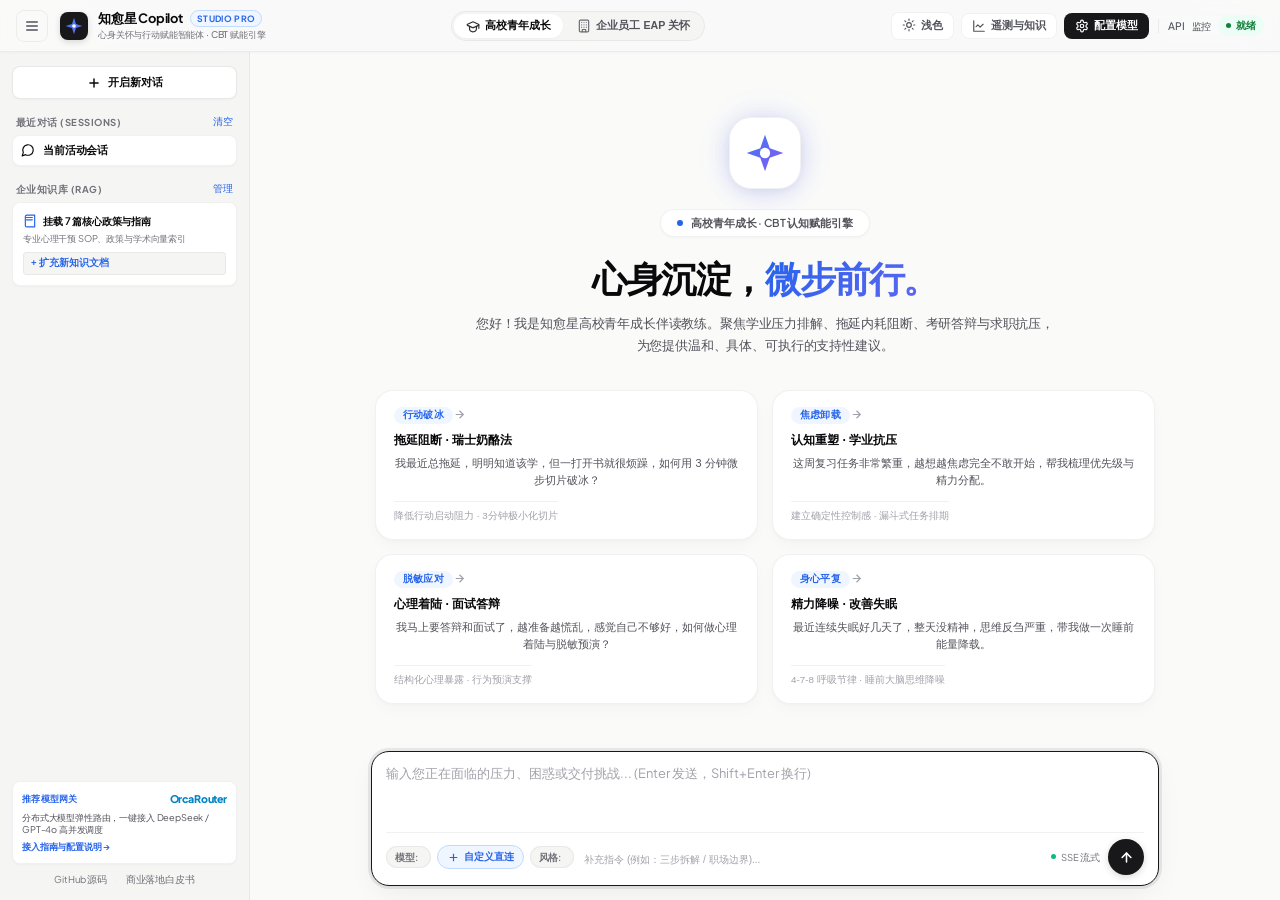
==== commit b357c099: "feat(ui): elevate to gallery-grade masterpiece with ethereal hero canvas, bespoke star aperture, arc" ====
--- a/static/index.html
+++ b/static/index.html
@@ -23,14 +23,23 @@
           </button>
           <div class="nav-brand">
             <div class="brand-avatar">
-              <svg width="16" height="16" viewBox="0 0 24 24" fill="none" stroke="currentColor" stroke-width="2" stroke-linecap="round" stroke-linejoin="round"><path d="m12 3-1.9 5.8a2 2 0 0 1-1.3 1.3L3 12l5.8 1.9a2 2 0 0 1 1.3 1.3L12 21l1.9-5.8a2 2 0 0 1 1.3-1.3L21 12l-5.8-1.9a2 2 0 0 1-1.3-1.3Z"/></svg>
+              <svg width="20" height="20" viewBox="0 0 24 24" fill="none">
+                <defs>
+                  <linearGradient id="brand-star-grad" x1="0%" y1="0%" x2="100%" y2="100%">
+                    <stop offset="0%" stop-color="#3b82f6" />
+                    <stop offset="100%" stop-color="#6366f1" />
+                  </linearGradient>
+                </defs>
+                <path d="M12 2L14.4 9.6L22 12L14.4 14.4L12 22L9.6 14.4L2 12L9.6 9.6L12 2Z" fill="url(#brand-star-grad)"/>
+                <circle cx="12" cy="12" r="2.2" fill="#ffffff"/>
+              </svg>
             </div>
             <div class="brand-titles">
               <div class="brand-name-row">
                 <span class="brand-title">知愈星 Copilot</span>
-                <span class="pill-badge pill-badge-pro">Enterprise v1.2</span>
-              </div>
-              <span class="brand-sub">ZhiYuXing AI Assistant · 心身关怀与行动赋能</span>
+                <span class="pill-badge pill-badge-pro">Studio Pro</span>
+              </div>
+              <span class="brand-sub">心身关怀与行动赋能智能体 · CBT 赋能引擎</span>
             </div>
           </div>
         </div>
@@ -135,33 +144,44 @@
         <!-- Main Chat Area -->
         <main class="chat-workspace">
           <div class="chat-inner-container">
-            <!-- Suggestion Chips Scroll Track -->
-            <div class="prompt-chips-wrapper">
-              <div class="prompt-chips-container" id="prompt-chips-container">
-                <!-- Dynamically populated chips -->
-              </div>
-            </div>
-
-            <!-- Chat Messages Timeline -->
-            <div class="chat-timeline" id="chat-timeline">
-              <div class="chat-bubble assistant-bubble intro-bubble">
-                <div class="bubble-avatar-wrapper">
-                  <div class="bubble-avatar assistant-avatar">
-                    <svg width="15" height="15" viewBox="0 0 24 24" fill="none" stroke="currentColor" stroke-width="2" stroke-linecap="round" stroke-linejoin="round"><path d="m12 3-1.9 5.8a2 2 0 0 1-1.3 1.3L3 12l5.8 1.9a2 2 0 0 1 1.3 1.3L12 21l1.9-5.8a2 2 0 0 1 1.3-1.3L21 12l-5.8-1.9a2 2 0 0 1-1.3-1.3Z"/></svg>
-                  </div>
-                </div>
-                <div class="bubble-content-box">
-                  <div class="bubble-top-meta">
-                    <span class="sender-name">知愈星 Copilot</span>
-                    <span class="sender-tag">心身关怀与赋能</span>
-                    <span class="bubble-time">系统</span>
-                  </div>
-                  <div class="bubble-body" id="intro-body">
-                    您好！我是知愈星 AI 心身关怀与行动赋能智能体。无论是学业压力排解、拖延内耗阻断，还是职场倦怠修复与任务切片破冰，我都可以为您提供兼具共情与可执行微步的支持。
-                  </div>
-                </div>
-              </div>
-            </div>
+            <!-- Masterpiece Ethereal Hero State (Active when chat is fresh/empty) -->
+            <div class="hero-workspace" id="hero-workspace">
+              <div class="hero-brand-aura">
+                <div class="hero-brand-glyph">
+                  <svg width="44" height="44" viewBox="0 0 24 24" fill="none">
+                    <defs>
+                      <linearGradient id="hero-star-grad" x1="0%" y1="0%" x2="100%" y2="100%">
+                        <stop offset="0%" stop-color="#3b82f6" />
+                        <stop offset="50%" stop-color="#6366f1" />
+                        <stop offset="100%" stop-color="#8b5cf6" />
+                      </linearGradient>
+                    </defs>
+                    <path d="M12 2L14.6 9.4L22 12L14.6 14.6L12 22L9.4 14.6L2 12L9.4 9.4L12 2Z" fill="url(#hero-star-grad)"/>
+                    <circle cx="12" cy="12" r="2.8" fill="#ffffff" />
+                  </svg>
+                </div>
+              </div>
+              
+              <div class="hero-scenario-badge" id="hero-scenario-badge">
+                <span class="pulse-indicator"></span>
+                <span id="hero-scenario-text">高校青年成长 · CBT 认知赋能引擎</span>
+              </div>
+
+              <h1 class="hero-headline">
+                心身沉淀，<span class="hero-gradient-text">微步前行。</span>
+              </h1>
+              <p class="hero-subtitle" id="intro-body">
+                融合认知行为学 (CBT) 与结构化任务切片 · 随时为您卸下负重、破冰启程
+              </p>
+
+              <!-- Curated Architectural Inspiration Matrix (4 Artisan Cards) -->
+              <div class="hero-prompt-grid" id="prompt-chips-container">
+                <!-- Dynamically populated by app.js -->
+              </div>
+            </div>
+
+            <!-- Conversational Stream Timeline (Active during conversation) -->
+            <div class="chat-timeline" id="chat-timeline" style="display:none;"></div>
 
             <!-- Bottom Floating Input Studio Deck -->
             <div class="chat-input-studio">
@@ -349,8 +369,14 @@
               <h3 class="inspector-title">回复质量反馈</h3>
             </div>
             <div class="feedback-btn-group">
-              <button id="feedback-helpful" class="btn-feedback" type="button" disabled>👍 建议很有帮助</button>
-              <button id="feedback-needs-more" class="btn-feedback" type="button" disabled>💡 希望更具体</button>
+              <button id="feedback-helpful" class="btn-feedback" type="button" disabled>
+                <svg width="13" height="13" viewBox="0 0 24 24" fill="none" stroke="currentColor" stroke-width="2"><path d="M7 10v12"/><path d="M15 5.88 14 10h5.83a2 2 0 0 1 1.92 2.56l-2.33 8A2 2 0 0 1 17.5 22H4a2 2 0 0 1-2-2v-8a2 2 0 0 1 2-2h2.76a2 2 0 0 0 1.79-1.11L12 2h0a3.13 3.13 0 0 1 3 3.88Z"/></svg>
+                <span>建议很有帮助</span>
+              </button>
+              <button id="feedback-needs-more" class="btn-feedback" type="button" disabled>
+                <svg width="13" height="13" viewBox="0 0 24 24" fill="none" stroke="currentColor" stroke-width="2"><circle cx="12" cy="12" r="10"/><line x1="12" y1="16" x2="12" y2="12"/><line x1="12" y1="8" x2="12.01" y2="8"/></svg>
+                <span>希望更具体</span>
+              </button>
             </div>
             <span id="feedback-status" class="feedback-status">生成回复后可直接评价</span>
           </div>
@@ -415,17 +441,50 @@
                 <span class="preset-section-sub">支持所有标准 OpenAI API 格式兼容接口</span>
               </div>
               <div class="preset-pills-row">
-                <button type="button" class="preset-pill preset-pill-star" data-preset="orcarouter">🌐 OrcaRouter (推荐网关)</button>
-                <button type="button" class="preset-pill" data-preset="deepseek-chat">⚡ DeepSeek V3</button>
-                <button type="button" class="preset-pill" data-preset="deepseek-r1">🧠 DeepSeek R1</button>
-                <button type="button" class="preset-pill" data-preset="openai">🤖 OpenAI GPT-4o</button>
-                <button type="button" class="preset-pill" data-preset="qwen">☁️ 通义千问 Qwen</button>
-                <button type="button" class="preset-pill" data-preset="moonshot">🌙 月之暗面 Kimi</button>
-                <button type="button" class="preset-pill" data-preset="zhipu">✨ 智谱 GLM-4</button>
-                <button type="button" class="preset-pill" data-preset="siliconflow">🌊 硅基流动</button>
-                <button type="button" class="preset-pill" data-preset="groq">⚡ Groq 高速</button>
-                <button type="button" class="preset-pill" data-preset="ollama">🦙 Ollama 本地私有化</button>
-                <button type="button" class="preset-pill preset-pill-user" data-preset="custom">🛠️ 自定义第三方网关</button>
+                <button type="button" class="preset-pill preset-pill-star" data-preset="orcarouter">
+                  <span class="preset-dot dot-cyan"></span>
+                  <span>OrcaRouter (推荐网关)</span>
+                </button>
+                <button type="button" class="preset-pill" data-preset="deepseek-chat">
+                  <span class="preset-dot dot-blue"></span>
+                  <span>DeepSeek V3</span>
+                </button>
+                <button type="button" class="preset-pill" data-preset="deepseek-r1">
+                  <span class="preset-dot dot-purple"></span>
+                  <span>DeepSeek R1 推理</span>
+                </button>
+                <button type="button" class="preset-pill" data-preset="openai">
+                  <span class="preset-dot dot-emerald"></span>
+                  <span>OpenAI GPT-4o</span>
+                </button>
+                <button type="button" class="preset-pill" data-preset="qwen">
+                  <span class="preset-dot dot-amber"></span>
+                  <span>通义千问 Qwen</span>
+                </button>
+                <button type="button" class="preset-pill" data-preset="moonshot">
+                  <span class="preset-dot dot-indigo"></span>
+                  <span>月之暗面 Kimi</span>
+                </button>
+                <button type="button" class="preset-pill" data-preset="zhipu">
+                  <span class="preset-dot dot-rose"></span>
+                  <span>智谱 GLM-4</span>
+                </button>
+                <button type="button" class="preset-pill" data-preset="siliconflow">
+                  <span class="preset-dot dot-sky"></span>
+                  <span>硅基流动 SiliconFlow</span>
+                </button>
+                <button type="button" class="preset-pill" data-preset="groq">
+                  <span class="preset-dot dot-orange"></span>
+                  <span>Groq 超速推理</span>
+                </button>
+                <button type="button" class="preset-pill" data-preset="ollama">
+                  <span class="preset-dot dot-slate"></span>
+                  <span>Ollama 本地私有化</span>
+                </button>
+                <button type="button" class="preset-pill preset-pill-user" data-preset="custom">
+                  <span class="preset-dot dot-violet"></span>
+                  <span>自定义第三方网关</span>
+                </button>
               </div>
             </div>
 
@@ -470,7 +529,8 @@
 
               <div class="settings-dialog-footer">
                 <button type="button" id="settings-probe-btn" class="btn-probe">
-                  🧪 一键连通性测试 (Probe)
+                  <svg width="14" height="14" viewBox="0 0 24 24" fill="none" stroke="currentColor" stroke-width="2.2"><path d="M22 12h-4l-3 9L9 3l-3 9H2"/></svg>
+                  <span>网络连通性探测 (Probe)</span>
                 </button>
                 <button type="button" id="settings-reset-demo-btn" class="text-link-btn" style="color:var(--text-tertiary);">
                   重置为本地演示
--- a/static/style.css
+++ b/static/style.css
@@ -6,22 +6,23 @@
 /* --- 1. Light Theme (Default: Alabaster Porcelain & Sleek Obsidian) --- */
 :root,
 html[data-theme="light"] {
-  --bg-app: #fbfbfa;
-  --bg-top-nav: rgba(255, 255, 255, 0.88);
-  --bg-sidebar: #f7f7f6;
+  --bg-app: #fafaf9;
+  --bg-canvas-mesh: radial-gradient(ellipse 70% 45% at 50% -10%, rgba(99, 102, 241, 0.055), transparent 70%), radial-gradient(ellipse 40% 30% at 85% 15%, rgba(14, 165, 233, 0.035), transparent 60%);
+  --bg-top-nav: rgba(250, 250, 249, 0.85);
+  --bg-sidebar: #f5f5f4;
   --bg-surface: #ffffff;
-  --bg-surface-elevated: #f2f3f5;
-  --bg-surface-hover: #eaebee;
+  --bg-surface-elevated: #f5f5f4;
+  --bg-surface-hover: #ececeb;
   --bg-card: #ffffff;
   --bg-input: #ffffff;
 
-  --text-primary: #111827;
-  --text-secondary: #4b5563;
-  --text-tertiary: #6b7280;
-  --text-muted: #9ca3af;
-
-  --border-subtle: rgba(15, 23, 42, 0.07);
-  --border-light: rgba(15, 23, 42, 0.12);
+  --text-primary: #09090b;
+  --text-secondary: #52525b;
+  --text-tertiary: #71717a;
+  --text-muted: #a1a1aa;
+
+  --border-subtle: rgba(0, 0, 0, 0.055);
+  --border-light: rgba(0, 0, 0, 0.09);
   --border-focus: #18181b;
   --border-active: #2563eb;
 
@@ -30,6 +31,7 @@
   --primary-light: #3b82f6;
   --primary-subtle: #eff6ff;
   --primary-border: #bfdbfe;
+  --accent-gradient: linear-gradient(135deg, #2563eb 0%, #6366f1 100%);
 
   --cta-btn-bg: #18181b;
   --cta-btn-text: #ffffff;
@@ -47,28 +49,29 @@
   --user-bubble-bg: #18181b;
   --user-bubble-text: #ffffff;
   --user-bubble-border: transparent;
-  --user-bubble-shadow: 0 4px 14px -2px rgba(24, 24, 27, 0.2);
+  --user-bubble-shadow: 0 4px 16px -2px rgba(24, 24, 27, 0.15);
 
   --assistant-bubble-bg: #ffffff;
   --assistant-bubble-text: #1f2937;
-  --assistant-bubble-border: rgba(15, 23, 42, 0.08);
-  --assistant-bubble-shadow: 0 1px 4px rgba(0, 0, 0, 0.04);
+  --assistant-bubble-border: rgba(0, 0, 0, 0.06);
+  --assistant-bubble-shadow: 0 1px 3px rgba(0, 0, 0, 0.03), 0 4px 12px -2px rgba(0, 0, 0, 0.04);
 
   --shadow-sm: 0 1px 2px rgba(0, 0, 0, 0.03);
   --shadow-md: 0 4px 16px -2px rgba(0, 0, 0, 0.05), 0 2px 4px -1px rgba(0, 0, 0, 0.03);
   --shadow-lg: 0 12px 30px -4px rgba(0, 0, 0, 0.08);
-  --shadow-card: 0 1px 3px rgba(0, 0, 0, 0.04), 0 12px 36px -6px rgba(0, 0, 0, 0.07);
-
-  --code-bg: #f3f4f6;
-  --code-border: #e5e7eb;
-  --pre-bg: #111827;
-  --pre-text: #f9fafb;
+  --shadow-card: 0 1px 3px rgba(0, 0, 0, 0.03), 0 10px 30px -4px rgba(0, 0, 0, 0.06);
+
+  --code-bg: #f4f4f5;
+  --code-border: #e4e4e7;
+  --pre-bg: #18181b;
+  --pre-text: #f4f4f5;
 }
 
 /* --- 2. Dark Theme (Titanium Obsidian Studio) --- */
 html[data-theme="dark"] {
   --bg-app: #090a0f;
-  --bg-top-nav: rgba(13, 15, 21, 0.88);
+  --bg-canvas-mesh: radial-gradient(ellipse 75% 50% at 50% -15%, rgba(99, 102, 241, 0.16), transparent 70%), radial-gradient(ellipse 50% 35% at 85% 15%, rgba(56, 189, 248, 0.05), transparent 60%);
+  --bg-top-nav: rgba(9, 10, 15, 0.85);
   --bg-sidebar: #06070a;
   --bg-surface: #11131a;
   --bg-surface-elevated: #161922;
@@ -91,6 +94,7 @@
   --primary-light: #6366f1;
   --primary-subtle: rgba(79, 70, 229, 0.15);
   --primary-border: rgba(99, 102, 241, 0.35);
+  --accent-gradient: linear-gradient(135deg, #4f46e5 0%, #818cf8 100%);
 
   --cta-btn-bg: #ffffff;
   --cta-btn-text: #090a0f;
@@ -131,6 +135,7 @@
   --radius-sm: 8px;
   --radius-md: 12px;
   --radius-lg: 18px;
+  --radius-xl: 22px;
   --radius-full: 9999px;
 
   --font-sans: "Plus Jakarta Sans", -apple-system, BlinkMacSystemFont, "Segoe UI", Roboto, sans-serif;
@@ -166,7 +171,8 @@
   flex-direction: column;
   height: 100vh;
   width: 100vw;
-  background-color: var(--bg-app);
+  background: var(--bg-canvas-mesh), var(--bg-app);
+  background-attachment: fixed;
 }
 
 /* ===================================================================
@@ -709,65 +715,192 @@
   position: relative;
 }
 
-/* Prompt Suggestion Chips */
-.prompt-chips-wrapper {
-  padding: 10px 16px 2px;
-  overflow-x: auto;
-  flex-shrink: 0;
-}
-
-.prompt-chips-wrapper::-webkit-scrollbar {
-  height: 3px;
-}
-
-.prompt-chips-wrapper::-webkit-scrollbar-thumb {
-  background: var(--border-light);
-  border-radius: var(--radius-full);
-}
-
-.prompt-chips-container {
-  display: flex;
-  align-items: center;
-  gap: 6px;
-  width: max-content;
-}
-
-.prompt-chip {
+/* ===================================================================
+   4.1 Masterpiece Ethereal Hero State
+   =================================================================== */
+.hero-workspace {
+  flex: 1;
+  overflow-y: auto;
+  padding: 42px 20px 24px;
+  display: flex;
+  flex-direction: column;
+  align-items: center;
+  justify-content: center;
+  text-align: center;
+  animation: fadeInHero 0.35s cubic-bezier(0.16, 1, 0.3, 1);
+}
+
+@keyframes fadeInHero {
+  from { opacity: 0; transform: translateY(12px) scale(0.99); }
+  to { opacity: 1; transform: translateY(0) scale(1); }
+}
+
+.hero-brand-aura {
+  position: relative;
+  margin-bottom: 20px;
+}
+
+.hero-brand-glyph {
+  width: 72px;
+  height: 72px;
+  border-radius: 22px;
+  background: var(--bg-surface);
+  border: 1px solid var(--border-subtle);
+  display: flex;
+  align-items: center;
+  justify-content: center;
+  box-shadow: 0 4px 24px -2px rgba(99, 102, 241, 0.18), 0 2px 8px -1px rgba(0, 0, 0, 0.04);
+  position: relative;
+  z-index: 2;
+  transition: transform 0.3s cubic-bezier(0.16, 1, 0.3, 1);
+}
+
+.hero-brand-glyph:hover {
+  transform: scale(1.05) rotate(5deg);
+}
+
+.hero-brand-aura::after {
+  content: "";
+  position: absolute;
+  inset: -14px;
+  border-radius: 30px;
+  background: radial-gradient(circle, rgba(99, 102, 241, 0.22) 0%, rgba(37, 99, 235, 0.08) 50%, transparent 70%);
+  filter: blur(12px);
+  z-index: 1;
+  animation: pulseAura 4.5s ease-in-out infinite alternate;
+}
+
+@keyframes pulseAura {
+  from { opacity: 0.5; transform: scale(0.92); }
+  to { opacity: 1; transform: scale(1.12); }
+}
+
+.hero-scenario-badge {
   display: inline-flex;
   align-items: center;
-  gap: 5px;
-  padding: 4px 10px;
+  gap: 8px;
+  padding: 5px 16px;
+  border-radius: 999px;
   background: var(--bg-surface);
   border: 1px solid var(--border-subtle);
-  border-radius: var(--radius-full);
+  font-size: 0.78rem;
+  font-weight: 600;
   color: var(--text-secondary);
-  font-size: 0.72rem;
-  cursor: pointer;
-  white-space: nowrap;
+  margin-bottom: 18px;
   box-shadow: var(--shadow-sm);
-  transition: all 0.15s ease;
-}
-
-.chip-dot {
-  width: 4px;
-  height: 4px;
-  border-radius: 50%;
-  background: var(--primary);
-}
-
-.chip-title {
-  font-weight: 600;
-  color: var(--text-primary);
-}
-
-.chip-snippet {
-  color: var(--text-tertiary);
-}
-
-.prompt-chip:hover {
-  background: var(--bg-surface-elevated);
+}
+
+.hero-headline {
+  font-size: clamp(2rem, 3.4vw, 2.6rem);
+  font-weight: 800;
+  letter-spacing: -0.04em;
+  line-height: 1.22;
+  color: var(--text-primary);
+  margin: 0 0 12px 0;
+}
+
+.hero-gradient-text {
+  background: var(--accent-gradient);
+  -webkit-background-clip: text;
+  -webkit-text-fill-color: transparent;
+}
+
+.hero-subtitle {
+  font-size: 0.96rem;
+  color: var(--text-secondary);
+  max-width: 580px;
+  line-height: 1.65;
+  margin: 0 auto 34px auto;
+}
+
+.hero-prompt-grid {
+  display: grid;
+  grid-template-columns: repeat(2, 1fr);
+  gap: 14px;
+  width: 100%;
+  max-width: 800px;
+  text-align: left;
+}
+
+.hero-prompt-card {
+  background: var(--bg-surface);
+  border: 1px solid var(--border-subtle);
+  border-radius: var(--radius-lg);
+  padding: 16px 18px;
+  display: flex;
+  flex-direction: column;
+  cursor: pointer;
+  box-shadow: 0 1px 3px rgba(0, 0, 0, 0.02), 0 6px 18px -4px rgba(0, 0, 0, 0.04);
+  transition: all 0.22s cubic-bezier(0.16, 1, 0.3, 1);
+  position: relative;
+  overflow: hidden;
+  text-decoration: none;
+}
+
+.hero-prompt-card:hover {
+  transform: translateY(-2px);
   border-color: var(--primary-border);
-  transform: translateY(-1px);
+  box-shadow: 0 10px 30px -4px rgba(0, 0, 0, 0.08), 0 2px 8px rgba(37, 99, 235, 0.08);
+  background: var(--bg-surface);
+}
+
+.hero-prompt-card .card-head {
+  display: flex;
+  align-items: center;
+  justify-content: space-between;
+  margin-bottom: 8px;
+}
+
+.hero-prompt-card .card-tag {
+  font-size: 0.68rem;
+  font-weight: 700;
+  padding: 2px 9px;
+  border-radius: 999px;
+  background: var(--primary-subtle);
+  color: var(--primary);
+  letter-spacing: 0.02em;
+}
+
+.hero-prompt-card .card-arrow {
+  color: var(--text-muted);
+  transition: transform 0.2s cubic-bezier(0.16, 1, 0.3, 1), color 0.2s;
+}
+
+.hero-prompt-card:hover .card-arrow {
+  transform: translateX(3px);
+  color: var(--primary);
+}
+
+.hero-prompt-card .card-title {
+  font-size: 0.88rem;
+  font-weight: 700;
+  color: var(--text-primary);
+  margin-bottom: 6px;
+}
+
+.hero-prompt-card .card-text {
+  font-size: 0.78rem;
+  color: var(--text-secondary);
+  line-height: 1.55;
+  margin: 0 0 12px 0;
+  display: -webkit-box;
+  -webkit-line-clamp: 2;
+  -webkit-box-orient: vertical;
+  overflow: hidden;
+}
+
+.hero-prompt-card .card-footer-hint {
+  font-size: 0.7rem;
+  color: var(--text-muted);
+  border-top: 1px solid var(--border-subtle);
+  padding-top: 8px;
+  margin-top: auto;
+}
+
+@media (max-width: 640px) {
+  .hero-prompt-grid {
+    grid-template-columns: 1fr;
+  }
 }
 
 /* Chat Timeline */
@@ -852,11 +985,32 @@
   margin-left: auto;
 }
 
+.bubble-action-copy-btn {
+  display: inline-flex;
+  align-items: center;
+  gap: 4px;
+  padding: 2px 8px;
+  border-radius: var(--radius-xs);
+  background: transparent;
+  border: 1px solid transparent;
+  color: var(--text-muted);
+  font-size: 0.68rem;
+  cursor: pointer;
+  transition: all 0.15s ease;
+  margin-left: 6px;
+}
+
+.bubble-action-copy-btn:hover {
+  background: var(--bg-surface-elevated);
+  border-color: var(--border-subtle);
+  color: var(--text-primary);
+}
+
 .bubble-body {
-  padding: 12px 15px;
+  padding: 14px 18px;
   border-radius: var(--radius-md);
-  font-size: 0.88rem;
-  line-height: 1.65;
+  font-size: 0.9rem;
+  line-height: 1.7;
   word-break: break-word;
 }
 
@@ -874,12 +1028,14 @@
   color: var(--user-bubble-text);
   border: 1px solid var(--user-bubble-border);
   box-shadow: var(--user-bubble-shadow);
+  border-radius: var(--radius-lg);
   border-bottom-right-radius: 4px;
 }
 
 /* Assistant Message */
 .assistant-bubble {
   align-self: flex-start;
+  width: 100%;
 }
 
 .assistant-bubble .bubble-body {
@@ -887,6 +1043,7 @@
   border: 1px solid var(--assistant-bubble-border);
   color: var(--assistant-bubble-text);
   box-shadow: var(--assistant-bubble-shadow);
+  border-radius: var(--radius-lg);
   border-bottom-left-radius: 4px;
 }
 
@@ -1206,6 +1363,13 @@
   border-color: var(--primary);
 }
 
+.btn-custom-pill.has-custom-config {
+  border-color: rgba(16, 185, 129, 0.4) !important;
+  background: rgba(16, 185, 129, 0.08) !important;
+  color: #10b981 !important;
+  font-weight: 600;
+}
+
 .hint-input-wrapper {
   flex: 1;
   min-width: 110px;
@@ -1251,20 +1415,25 @@
   display: flex;
   align-items: center;
   justify-content: center;
-  width: 32px;
-  height: 32px;
+  width: 36px;
+  height: 36px;
   border-radius: 50%;
   background: var(--cta-btn-bg);
   color: var(--cta-btn-text);
   border: none;
   cursor: pointer;
-  transition: all 0.15s ease;
-  box-shadow: 0 1px 3px rgba(0, 0, 0, 0.15);
+  transition: transform 0.2s cubic-bezier(0.16, 1, 0.3, 1), background-color 0.2s, box-shadow 0.2s;
+  box-shadow: 0 2px 8px -1px rgba(0, 0, 0, 0.2);
 }
 
 .btn-send-round:hover {
   background: var(--cta-btn-hover);
-  transform: scale(1.05);
+  transform: scale(1.08);
+  box-shadow: 0 4px 14px -2px rgba(0, 0, 0, 0.28);
+}
+
+.btn-send-round:active {
+  transform: scale(0.95);
 }
 
 /* ===================================================================
@@ -1753,25 +1922,30 @@
 .preset-pills-row {
   display: flex;
   flex-wrap: wrap;
-  gap: 4px;
+  gap: 6px;
 }
 
 .preset-pill {
-  padding: 3px 8px;
+  display: inline-flex;
+  align-items: center;
+  gap: 6px;
+  padding: 4px 10px;
   border-radius: var(--radius-full);
   background: var(--bg-surface);
   border: 1px solid var(--border-subtle);
   color: var(--text-secondary);
-  font-size: 0.68rem;
+  font-size: 0.72rem;
   font-weight: 600;
   cursor: pointer;
   box-shadow: var(--shadow-sm);
-  transition: all 0.12s ease;
+  transition: all 0.15s cubic-bezier(0.16, 1, 0.3, 1);
 }
 
 .preset-pill:hover {
-  background: var(--primary-subtle);
-  color: var(--primary);
+  background: var(--bg-surface-elevated);
+  border-color: var(--primary-border);
+  color: var(--text-primary);
+  transform: translateY(-1px);
 }
 
 .preset-pill-star {
@@ -1783,6 +1957,24 @@
 .preset-pill-user {
   border-style: dashed;
 }
+
+.preset-dot {
+  width: 6px;
+  height: 6px;
+  border-radius: 50%;
+  flex-shrink: 0;
+}
+.dot-cyan { background: #06b6d4; box-shadow: 0 0 6px rgba(6, 182, 212, 0.5); }
+.dot-blue { background: #3b82f6; }
+.dot-purple { background: #8b5cf6; }
+.dot-emerald { background: #10b981; }
+.dot-amber { background: #f59e0b; }
+.dot-indigo { background: #6366f1; }
+.dot-rose { background: #f43f5e; }
+.dot-sky { background: #0ea5e9; }
+.dot-orange { background: #f97316; }
+.dot-slate { background: #64748b; }
+.dot-violet { background: #a855f7; }
 
 .form-grid-2 {
   display: grid;
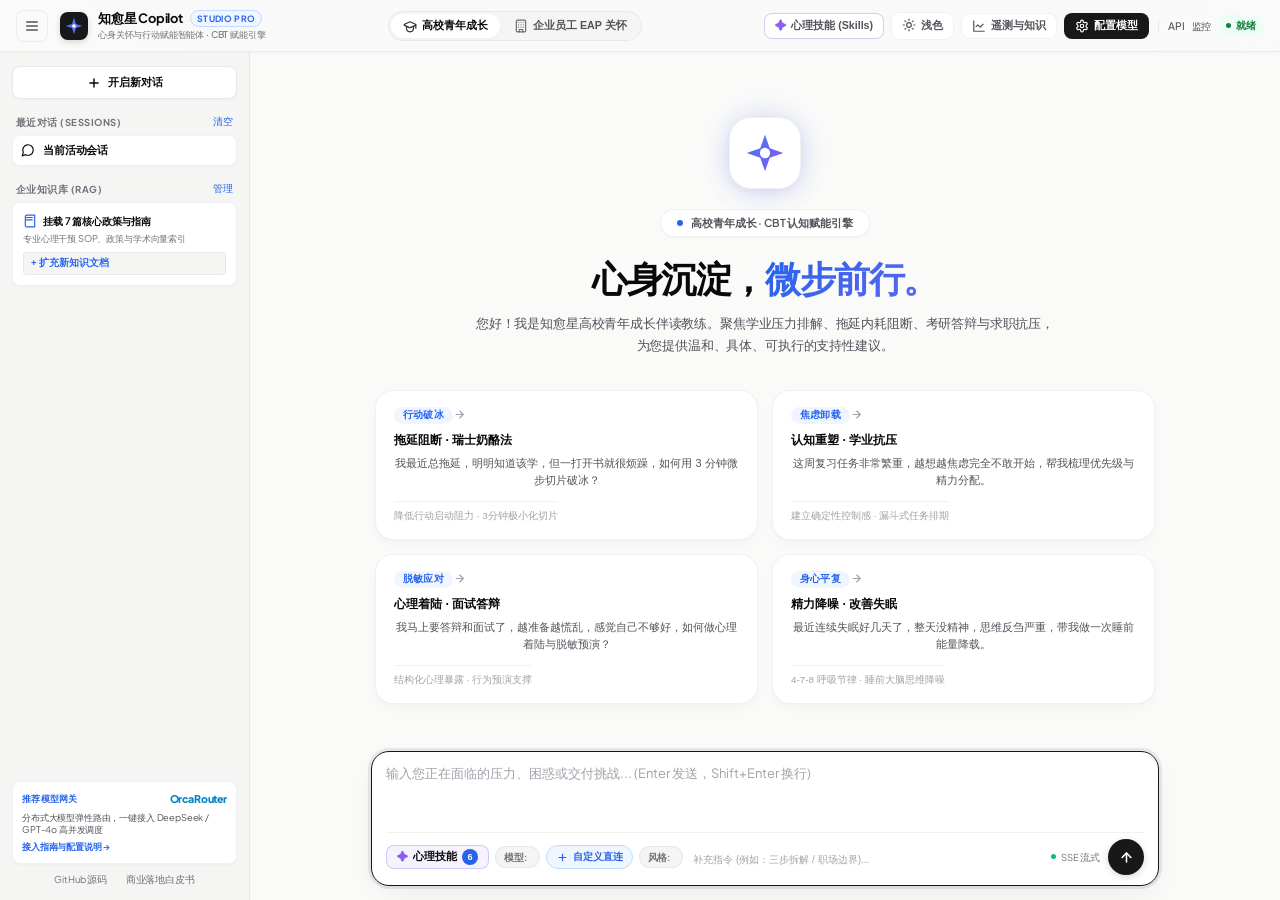
==== commit 85e624e2: "feat: introduce clinical mental skills engine, remove codex labels, and elevate chat interface to ed" ====
--- a/static/index.html
+++ b/static/index.html
@@ -58,6 +58,10 @@
 
         <!-- Nav Right Actions -->
         <div class="nav-actions">
+          <button id="open-skills-codex-nav-btn" class="nav-btn nav-btn-outline nav-btn-codex" type="button" title="查看临床心理技能专精库 (CBT/行为激活/迷走神经/斯多葛)">
+            <span class="btn-codex-sparkle">✦</span>
+            <span class="btn-text">心理技能 (Skills)</span>
+          </button>
           <button id="theme-toggle-btn" class="nav-btn nav-btn-outline" type="button" title="切换浅色/深色主题">
             <span id="theme-icon">
               <svg width="14" height="14" viewBox="0 0 24 24" fill="none" stroke="currentColor" stroke-width="2" stroke-linecap="round" stroke-linejoin="round"><circle cx="12" cy="12" r="4"/><path d="M12 2v2"/><path d="M12 20v2"/><path d="m4.93 4.93 1.41 1.41"/><path d="m17.66 17.66 1.41 1.41"/><path d="M2 12h2"/><path d="M20 12h2"/><path d="m6.34 17.66-1.41 1.41"/><path d="m19.07 4.93-1.41 1.41"/></svg>
@@ -196,6 +200,21 @@
 
               <!-- Unified Luxury Input Card -->
               <form id="chat-form" class="studio-input-card">
+                <!-- Active Mental Skill Capsule (Illuminated floating bar) -->
+                <div id="active-skill-capsule" class="active-skill-capsule" style="display:none;">
+                  <div class="capsule-left">
+                    <span class="capsule-sparkle">✦</span>
+                    <span class="capsule-prefix">已挂载心理技能:</span>
+                    <strong id="active-skill-name" class="capsule-name">CBT 认知重塑机</strong>
+                    <span id="active-skill-tag" class="capsule-tag">思维脱困</span>
+                  </div>
+                  <div class="capsule-right">
+                    <button type="button" id="clear-active-skill-btn" class="capsule-clear-btn" title="解除当前心理技能">
+                      <span>✕ 解除挂载</span>
+                    </button>
+                  </div>
+                </div>
+
                 <!-- Textarea -->
                 <textarea
                   id="message"
@@ -242,6 +261,13 @@
                 <!-- Card Bottom Toolbar -->
                 <div class="studio-card-toolbar">
                   <div class="toolbar-left-group">
+                    <!-- Mental Skills Trigger Pill -->
+                    <button type="button" id="open-skills-codex-btn" class="btn-skills-pill" title="挂载临床心理技能（CBT/行为激活/迷走神经/斯多葛等）">
+                      <span class="skills-sparkle-dot">✦</span>
+                      <span>心理技能</span>
+                      <span class="skills-count-badge">6</span>
+                    </button>
+
                     <!-- Model Selector Pill -->
                     <div class="control-pill" title="切换使用的底层语言模型">
                       <span class="pill-label">模型:</span>
@@ -547,6 +573,37 @@
       </div>
     </div>
 
+    <!-- 5. Mental Skills Modal (临床心理技能专精中心) -->
+    <div id="skills-codex-modal" class="modal-overlay" style="display:none;">
+      <div class="modal-dialog modal-dialog-extra-wide">
+        <div class="modal-header codex-header">
+          <div class="modal-header-left">
+            <div class="codex-badge-row">
+              <span class="codex-pill-illuminated">✦ CLINICAL MENTAL SKILLS</span>
+              <span class="codex-meta-badge">6 项临床循证技能</span>
+            </div>
+            <h2 class="modal-title codex-title">临床心理技能专精库</h2>
+            <p class="modal-subtitle codex-subtitle">
+              脱胎于认知行为学 (Beck CBT)、行为激活、多迷走神经理论与斯多葛二分法。点击“挂载技能”可将其注入思考流，针对当前挑战展开高精度认知重构与极小阻力切片。
+            </p>
+          </div>
+          <button id="close-skills-codex-btn" class="modal-close-btn" type="button" title="关闭技能库">✕</button>
+        </div>
+        <div class="modal-body codex-modal-body">
+          <div class="codex-skills-grid" id="codex-skills-grid">
+            <!-- Dynamically populated by app.js -->
+          </div>
+        </div>
+        <div class="modal-footer codex-modal-footer">
+          <div class="codex-footer-hint">
+            <span class="pulse-indicator"></span>
+            <span>已选定心理技能将常驻于输入栏上方胶囊，发送时 Copilot 严格遵循四阶段临床推导。</span>
+          </div>
+          <button type="button" id="close-skills-codex-footer-btn" class="btn-secondary">完成选择</button>
+        </div>
+      </div>
+    </div>
+
     <script src="/static/app.js"></script>
   </body>
 </html>
--- a/static/style.css
+++ b/static/style.css
@@ -915,13 +915,13 @@
 
 .chat-bubble {
   display: flex;
-  gap: 10px;
+  gap: 12px;
   width: 100%;
-  animation: fadeInBubble 0.18s ease;
+  animation: fadeInBubble 0.22s cubic-bezier(0.16, 1, 0.3, 1);
 }
 
 @keyframes fadeInBubble {
-  from { opacity: 0; transform: translateY(4px); }
+  from { opacity: 0; transform: translateY(6px); }
   to { opacity: 1; transform: translateY(0); }
 }
 
@@ -931,18 +931,30 @@
 }
 
 .bubble-avatar {
-  width: 30px;
-  height: 30px;
-  border-radius: var(--radius-sm);
+  width: 32px;
+  height: 32px;
+  border-radius: 10px;
   display: flex;
   align-items: center;
   justify-content: center;
+  flex-shrink: 0;
+  transition: transform 0.2s ease;
+}
+
+.chat-bubble:hover .bubble-avatar {
+  transform: scale(1.05);
 }
 
 .assistant-avatar {
-  background: var(--cta-btn-bg);
-  color: var(--cta-btn-text);
-  box-shadow: var(--shadow-sm);
+  background: linear-gradient(135deg, #18181b 0%, #27272a 100%);
+  color: #ffffff;
+  box-shadow: 0 2px 8px rgba(0, 0, 0, 0.15);
+}
+
+html[data-theme="dark"] .assistant-avatar {
+  background: linear-gradient(135deg, #312e81 0%, #4f46e5 100%);
+  color: #ffffff;
+  box-shadow: 0 0 14px rgba(99, 102, 241, 0.35);
 }
 
 .user-avatar {
@@ -954,63 +966,74 @@
 .bubble-content-box, .bubble-content {
   display: flex;
   flex-direction: column;
+  gap: 5px;
+  max-width: min(840px, calc(100% - 44px));
+}
+
+.bubble-top-meta, .bubble-header {
+  display: flex;
+  align-items: center;
+  justify-content: space-between;
+  gap: 8px;
+  margin-bottom: 2px;
+}
+
+.bubble-header-left {
+  display: flex;
+  align-items: center;
+  gap: 8px;
+  flex-wrap: wrap;
+}
+
+.bubble-header-right {
+  display: flex;
+  align-items: center;
+  gap: 6px;
+}
+
+.sender-name {
+  font-size: 0.8rem;
+  font-weight: 700;
+  color: var(--text-primary);
+  letter-spacing: -0.01em;
+}
+
+.bubble-skill-badge {
+  display: inline-flex;
+  align-items: center;
   gap: 4px;
-  max-width: calc(100% - 40px);
-}
-
-.bubble-top-meta, .bubble-header {
-  display: flex;
-  align-items: center;
-  gap: 7px;
-}
-
-.sender-name {
-  font-size: 0.78rem;
-  font-weight: 700;
-  color: var(--text-primary);
-}
-
-.sender-tag {
-  font-size: 0.62rem;
-  font-weight: 600;
-  padding: 1px 5px;
-  border-radius: var(--radius-xs);
-  background: var(--primary-subtle);
-  color: var(--primary);
+  padding: 2px 8px;
+  border-radius: 9999px;
+  background: linear-gradient(135deg, rgba(99, 102, 241, 0.1) 0%, rgba(168, 85, 247, 0.12) 100%);
+  border: 1px solid rgba(99, 102, 241, 0.3);
+  color: var(--primary-light);
+  font-size: 0.7rem;
+  font-weight: 600;
+  letter-spacing: 0.02em;
+  box-shadow: 0 0 10px rgba(99, 102, 241, 0.1);
+  animation: badgeGlow 3s infinite ease-in-out;
+}
+
+@keyframes badgeGlow {
+  0%, 100% { border-color: rgba(99, 102, 241, 0.3); }
+  50% { border-color: rgba(168, 85, 247, 0.6); box-shadow: 0 0 12px rgba(168, 85, 247, 0.25); }
+}
+
+.bubble-skill-badge .sparkle {
+  color: #8b5cf6;
+  font-size: 0.72rem;
 }
 
 .bubble-time {
   font-size: 0.66rem;
-  color: var(--text-tertiary);
-  margin-left: auto;
-}
-
-.bubble-action-copy-btn {
-  display: inline-flex;
-  align-items: center;
-  gap: 4px;
-  padding: 2px 8px;
-  border-radius: var(--radius-xs);
-  background: transparent;
-  border: 1px solid transparent;
   color: var(--text-muted);
-  font-size: 0.68rem;
-  cursor: pointer;
-  transition: all 0.15s ease;
-  margin-left: 6px;
-}
-
-.bubble-action-copy-btn:hover {
-  background: var(--bg-surface-elevated);
-  border-color: var(--border-subtle);
-  color: var(--text-primary);
 }
 
 .bubble-body {
-  padding: 14px 18px;
+  padding: 16px 20px;
   border-radius: var(--radius-md);
-  font-size: 0.9rem;
-  line-height: 1.7;
+  font-size: 0.92rem;
+  line-height: 1.78;
   word-break: break-word;
 }
 
@@ -1028,11 +1051,12 @@
   color: var(--user-bubble-text);
   border: 1px solid var(--user-bubble-border);
   box-shadow: var(--user-bubble-shadow);
-  border-radius: var(--radius-lg);
-  border-bottom-right-radius: 4px;
-}
-
-/* Assistant Message */
+  border-radius: 18px 18px 4px 18px;
+  font-size: 0.91rem;
+  line-height: 1.65;
+}
+
+/* Assistant Message - Master-Grade Editorial Canvas */
 .assistant-bubble {
   align-self: flex-start;
   width: 100%;
@@ -1043,42 +1067,92 @@
   border: 1px solid var(--assistant-bubble-border);
   color: var(--assistant-bubble-text);
   box-shadow: var(--assistant-bubble-shadow);
-  border-radius: var(--radius-lg);
-  border-bottom-left-radius: 4px;
-}
-
-/* Markdown typography */
-.bubble-body h1, .bubble-body h2, .bubble-body h3, .bubble-body h4 {
-  margin: 10px 0 5px;
-  color: var(--text-primary);
+  border-radius: 4px 18px 18px 18px;
+  position: relative;
+}
+
+html[data-theme="dark"] .assistant-bubble .bubble-body {
+  background: radial-gradient(circle at top left, rgba(99, 102, 241, 0.04), transparent 60%), #11141d;
+  border: 1px solid rgba(255, 255, 255, 0.09);
+  box-shadow: 0 4px 20px -2px rgba(0, 0, 0, 0.5), 0 0 1px rgba(255, 255, 255, 0.1);
+}
+
+/* Editorial Typography Enhancements */
+.editorial-h2 {
+  font-size: 1.08rem;
   font-weight: 700;
-}
-.bubble-body h1 { font-size: 1.05rem; }
-.bubble-body h2 { font-size: 0.98rem; }
-.bubble-body h3 { font-size: 0.9rem; }
-
-.bubble-body p {
+  color: var(--text-primary);
+  margin: 18px 0 10px;
+  letter-spacing: -0.015em;
+}
+
+.editorial-h3 {
+  font-size: 0.98rem;
+  font-weight: 700;
+  color: var(--text-primary);
+  margin: 16px 0 8px;
+  border-left: 3px solid var(--primary-light);
+  padding-left: 10px;
+  line-height: 1.4;
+}
+
+.editorial-h4 {
+  font-size: 0.88rem;
+  font-weight: 600;
+  color: var(--text-primary);
+  margin: 14px 0 6px;
+}
+
+.editorial-stage-pill {
+  display: inline-flex;
+  align-items: center;
+  gap: 6px;
+  padding: 4px 12px;
+  border-radius: 8px;
+  background: linear-gradient(135deg, rgba(99, 102, 241, 0.09) 0%, rgba(14, 165, 233, 0.09) 100%);
+  border: 1px solid rgba(99, 102, 241, 0.22);
+  color: var(--text-primary);
+  font-weight: 600;
+  font-size: 0.84rem;
+  margin: 10px 0 6px;
+  letter-spacing: 0.01em;
+}
+
+.editorial-blockquote {
+  margin: 12px 0;
+  padding: 10px 14px;
+  border-left: 3px solid #6366f1;
+  background: rgba(99, 102, 241, 0.05);
+  border-radius: 0 var(--radius-sm) var(--radius-sm) 0;
+  color: var(--text-secondary);
+  font-size: 0.88rem;
+  line-height: 1.65;
+}
+
+.editorial-paragraph {
+  margin: 8px 0;
+  line-height: 1.78;
+  color: var(--assistant-bubble-text);
+}
+
+.editorial-ul, .editorial-ol {
+  margin: 8px 0 10px 22px;
+  padding: 0;
+}
+
+.editorial-list-item {
   margin: 5px 0;
-}
-
-.bubble-body ul, .bubble-body ol {
-  margin: 5px 0 5px 18px;
-}
-
-.bubble-body li {
-  margin: 3px 0;
-}
-
-.bubble-body blockquote {
-  border-left: 3px solid var(--primary);
-  padding-left: 10px;
-  margin: 8px 0;
-  color: var(--text-secondary);
-  background: var(--primary-subtle);
-  border-radius: 0 var(--radius-xs) var(--radius-xs) 0;
-}
-
-.bubble-body code {
+  line-height: 1.65;
+  list-style-type: disc;
+}
+
+.editorial-list-item-num {
+  margin: 5px 0;
+  line-height: 1.65;
+  list-style-type: decimal;
+}
+
+.inline-code {
   font-family: var(--font-mono);
   font-size: 0.82em;
   padding: 2px 5px;
@@ -1088,14 +1162,38 @@
   color: #be123c;
 }
 
+html[data-theme="dark"] .inline-code {
+  background: #1e1b4b;
+  border-color: rgba(99, 102, 241, 0.3);
+  color: #c084fc;
+}
+
+.code-block-wrapper {
+  margin: 12px 0;
+  border-radius: var(--radius-sm);
+  border: 1px solid var(--border-subtle);
+  overflow: hidden;
+}
+
+.code-block-header {
+  background: var(--bg-surface-elevated);
+  padding: 5px 12px;
+  font-size: 0.72rem;
+  color: var(--text-tertiary);
+  display: flex;
+  align-items: center;
+  justify-content: space-between;
+  border-bottom: 1px solid var(--border-subtle);
+}
+
 .bubble-body pre {
-  margin: 8px 0;
-  padding: 10px 12px;
-  border-radius: var(--radius-sm);
+  margin: 0;
+  padding: 12px 14px;
   background: var(--pre-bg);
   color: var(--pre-text);
-  border: 1px solid var(--border-subtle);
   overflow-x: auto;
+  font-family: var(--font-mono);
+  font-size: 0.82rem;
 }
 
 .bubble-body pre code {
@@ -1105,21 +1203,47 @@
   border: none;
 }
 
-.bubble-body table {
-  width: 100%;
-  border-collapse: collapse;
-  margin: 8px 0;
-  font-size: 0.8rem;
-}
-
-.bubble-body th, .bubble-body td {
-  padding: 6px 9px;
-  border: 1px solid var(--border-subtle);
-}
-
-.bubble-body th {
+/* Editorial Action Ribbon */
+.bubble-action-ribbon {
+  display: flex;
+  align-items: center;
+  gap: 8px;
+  margin-top: 12px;
+  padding-top: 8px;
+  border-top: 1px solid var(--border-subtle);
+  opacity: 0.75;
+  transition: opacity 0.15s ease;
+}
+
+.chat-bubble:hover .bubble-action-ribbon {
+  opacity: 1;
+}
+
+.ribbon-btn {
+  display: inline-flex;
+  align-items: center;
+  gap: 5px;
+  padding: 4px 10px;
+  border-radius: var(--radius-xs);
+  background: transparent;
+  border: 1px solid transparent;
+  color: var(--text-tertiary);
+  font-size: 0.72rem;
+  font-weight: 500;
+  cursor: pointer;
+  transition: all 0.15s ease;
+}
+
+.ribbon-btn:hover {
   background: var(--bg-surface-elevated);
-  font-weight: 600;
+  border-color: var(--border-subtle);
+  color: var(--text-primary);
+}
+
+.ribbon-btn-active {
+  background: var(--primary-subtle) !important;
+  border-color: var(--primary-border) !important;
+  color: var(--primary) !important;
 }
 
 .stream-cursor, .cursor-blink {
@@ -1142,6 +1266,382 @@
   padding-top: 6px;
   border-top: 1px solid var(--border-subtle);
   font-size: 0.7rem;
+  color: var(--text-tertiary);
+}
+
+/* ===================================================================
+   Active Mental Skill Capsule & Codex UI
+   =================================================================== */
+
+.active-skill-capsule {
+  display: flex;
+  align-items: center;
+  justify-content: space-between;
+  padding: 6px 12px;
+  border-radius: var(--radius-sm);
+  background: linear-gradient(135deg, rgba(99, 102, 241, 0.08) 0%, rgba(168, 85, 247, 0.08) 100%);
+  border: 1px solid rgba(99, 102, 241, 0.28);
+  box-shadow: 0 2px 10px rgba(99, 102, 241, 0.06);
+  margin-bottom: 6px;
+  animation: fadeInCapsule 0.18s ease;
+}
+
+@keyframes fadeInCapsule {
+  from { opacity: 0; transform: translateY(-4px); }
+  to { opacity: 1; transform: translateY(0); }
+}
+
+.capsule-left {
+  display: flex;
+  align-items: center;
+  gap: 7px;
+  font-size: 0.78rem;
+  flex-wrap: wrap;
+}
+
+.capsule-sparkle {
+  color: #8b5cf6;
+  font-size: 0.85rem;
+  animation: sparklePulse 2s infinite ease-in-out;
+}
+
+@keyframes sparklePulse {
+  0%, 100% { opacity: 0.7; transform: scale(1); }
+  50% { opacity: 1; transform: scale(1.18); }
+}
+
+.capsule-prefix {
+  color: var(--text-tertiary);
+  font-weight: 500;
+}
+
+.capsule-name {
+  color: var(--text-primary);
+  font-weight: 700;
+}
+
+.capsule-tag {
+  padding: 1px 6px;
+  border-radius: 9999px;
+  background: rgba(99, 102, 241, 0.18);
+  color: var(--primary-light);
+  font-size: 0.68rem;
+  font-weight: 600;
+}
+
+.capsule-clear-btn {
+  background: transparent;
+  border: none;
+  color: var(--text-muted);
+  font-size: 0.72rem;
+  cursor: pointer;
+  padding: 2px 6px;
+  border-radius: var(--radius-xs);
+  transition: color 0.15s, background 0.15s;
+}
+
+.capsule-clear-btn:hover {
+  color: var(--status-high);
+  background: rgba(185, 28, 28, 0.08);
+}
+
+/* Mental Skills Codex Trigger Button */
+.btn-skills-pill {
+  display: inline-flex;
+  align-items: center;
+  gap: 5px;
+  padding: 3px 10px;
+  border-radius: var(--radius-sm);
+  background: linear-gradient(135deg, rgba(99, 102, 241, 0.08), rgba(168, 85, 247, 0.08));
+  border: 1px solid rgba(99, 102, 241, 0.28);
+  color: var(--text-primary);
+  font-size: 0.75rem;
+  font-weight: 600;
+  cursor: pointer;
+  transition: all 0.18s ease;
+}
+
+.btn-skills-pill:hover {
+  background: linear-gradient(135deg, rgba(99, 102, 241, 0.16), rgba(168, 85, 247, 0.16));
+  border-color: rgba(99, 102, 241, 0.5);
+  box-shadow: 0 0 12px rgba(99, 102, 241, 0.2);
+  transform: translateY(-1px);
+}
+
+.skills-sparkle-dot {
+  color: #8b5cf6;
+  font-size: 0.8rem;
+}
+
+.skills-count-badge {
+  display: inline-flex;
+  align-items: center;
+  justify-content: center;
+  min-width: 16px;
+  height: 16px;
+  padding: 0 4px;
+  border-radius: 9999px;
+  background: var(--primary);
+  color: #ffffff;
+  font-size: 0.65rem;
+  font-weight: 700;
+}
+
+.nav-btn-codex {
+  border-color: rgba(99, 102, 241, 0.3) !important;
+}
+
+.nav-btn-codex:hover {
+  border-color: rgba(99, 102, 241, 0.6) !important;
+  box-shadow: 0 0 10px rgba(99, 102, 241, 0.2);
+}
+
+.btn-codex-sparkle {
+  color: #8b5cf6;
+  font-size: 0.82rem;
+}
+
+/* Codex Modal Gallery Styles */
+.modal-dialog-extra-wide {
+  max-width: 1060px;
+  width: 95vw;
+  max-height: 88vh;
+  display: flex;
+  flex-direction: column;
+}
+
+.codex-header {
+  padding: 22px 24px 16px;
+  border-bottom: 1px solid var(--border-subtle);
+}
+
+.codex-badge-row {
+  display: flex;
+  align-items: center;
+  gap: 8px;
+  margin-bottom: 6px;
+}
+
+.codex-pill-illuminated {
+  display: inline-flex;
+  align-items: center;
+  gap: 4px;
+  padding: 3px 9px;
+  border-radius: 9999px;
+  background: linear-gradient(135deg, rgba(99, 102, 241, 0.15), rgba(168, 85, 247, 0.15));
+  border: 1px solid rgba(99, 102, 241, 0.35);
+  color: var(--primary-light);
+  font-size: 0.68rem;
+  font-weight: 700;
+  letter-spacing: 0.04em;
+}
+
+.codex-meta-badge {
+  font-size: 0.72rem;
+  color: var(--text-tertiary);
+}
+
+.codex-title {
+  font-size: 1.35rem;
+  font-weight: 800;
+  color: var(--text-primary);
+  letter-spacing: -0.02em;
+  margin: 4px 0;
+}
+
+.codex-subtitle {
+  font-size: 0.84rem;
+  color: var(--text-secondary);
+  line-height: 1.5;
+  margin: 0;
+}
+
+.codex-modal-body {
+  padding: 20px 24px;
+  overflow-y: auto;
+  flex: 1;
+}
+
+.codex-skills-grid {
+  display: grid;
+  grid-template-columns: repeat(auto-fill, minmax(310px, 1fr));
+  gap: 16px;
+}
+
+.codex-card {
+  background: var(--bg-surface);
+  border: 1px solid var(--border-subtle);
+  border-radius: var(--radius-md);
+  padding: 18px 18px 14px;
+  display: flex;
+  flex-direction: column;
+  gap: 12px;
+  box-shadow: var(--shadow-sm);
+  transition: all 0.2s cubic-bezier(0.16, 1, 0.3, 1);
+  position: relative;
+}
+
+.codex-card:hover {
+  border-color: var(--border-light);
+  box-shadow: var(--shadow-md);
+  transform: translateY(-2px);
+}
+
+.codex-card-active {
+  border-color: rgba(99, 102, 241, 0.5) !important;
+  background: linear-gradient(180deg, var(--bg-surface) 0%, rgba(99, 102, 241, 0.04) 100%) !important;
+  box-shadow: 0 0 0 2px rgba(99, 102, 241, 0.2), var(--shadow-md) !important;
+}
+
+.codex-card-top-row {
+  display: flex;
+  align-items: center;
+  gap: 6px;
+  margin-bottom: 4px;
+}
+
+.codex-cat-pill {
+  font-size: 0.68rem;
+  font-weight: 700;
+  padding: 2px 7px;
+  border-radius: var(--radius-xs);
+  background: var(--primary-subtle);
+  color: var(--primary);
+}
+
+.codex-tag-pill {
+  font-size: 0.68rem;
+  font-weight: 600;
+  padding: 2px 7px;
+  border-radius: var(--radius-xs);
+  background: var(--bg-surface-elevated);
+  color: var(--text-tertiary);
+  border: 1px solid var(--border-subtle);
+}
+
+.codex-card-title {
+  font-size: 1.05rem;
+  font-weight: 700;
+  color: var(--text-primary);
+  margin: 2px 0;
+}
+
+.codex-clinical-base {
+  font-size: 0.72rem;
+  color: var(--text-tertiary);
+  display: block;
+}
+
+.codex-card-desc {
+  font-size: 0.82rem;
+  color: var(--text-secondary);
+  line-height: 1.55;
+  margin: 0;
+  flex: 1;
+}
+
+.codex-card-steps {
+  background: var(--bg-surface-elevated);
+  border: 1px solid var(--border-subtle);
+  border-radius: var(--radius-sm);
+  padding: 10px 12px;
+}
+
+.steps-heading {
+  font-size: 0.72rem;
+  font-weight: 700;
+  color: var(--text-tertiary);
+  margin-bottom: 6px;
+}
+
+.steps-ul {
+  list-style: none;
+  padding: 0;
+  margin: 0;
+  display: flex;
+  flex-direction: column;
+  gap: 5px;
+}
+
+.codex-step-item {
+  font-size: 0.74rem;
+  color: var(--text-secondary);
+  line-height: 1.4;
+  display: flex;
+  gap: 6px;
+}
+
+.step-glyph {
+  color: #8b5cf6;
+  font-size: 0.7rem;
+  flex-shrink: 0;
+  margin-top: 2px;
+}
+
+.codex-card-actions {
+  display: flex;
+  gap: 8px;
+  margin-top: 4px;
+}
+
+.btn-codex-activate {
+  flex: 1;
+  display: inline-flex;
+  align-items: center;
+  justify-content: center;
+  gap: 6px;
+  padding: 7px 12px;
+  border-radius: var(--radius-sm);
+  background: var(--cta-btn-bg);
+  color: var(--cta-btn-text);
+  border: none;
+  font-size: 0.78rem;
+  font-weight: 600;
+  cursor: pointer;
+  transition: all 0.15s ease;
+}
+
+.btn-codex-activate:hover {
+  background: var(--cta-btn-hover);
+  box-shadow: var(--shadow-sm);
+}
+
+.btn-codex-active {
+  background: #10b981 !important;
+  color: #ffffff !important;
+}
+
+.btn-codex-try {
+  padding: 7px 11px;
+  border-radius: var(--radius-sm);
+  background: transparent;
+  border: 1px solid var(--border-light);
+  color: var(--text-secondary);
+  font-size: 0.76rem;
+  font-weight: 600;
+  cursor: pointer;
+  transition: all 0.15s ease;
+}
+
+.btn-codex-try:hover {
+  background: var(--bg-surface-elevated);
+  border-color: var(--border-focus);
+  color: var(--text-primary);
+}
+
+.codex-modal-footer {
+  padding: 14px 24px;
+  border-top: 1px solid var(--border-subtle);
+  display: flex;
+  align-items: center;
+  justify-content: space-between;
+}
+
+.codex-footer-hint {
+  display: flex;
+  align-items: center;
+  gap: 8px;
+  font-size: 0.78rem;
   color: var(--text-tertiary);
 }
 
